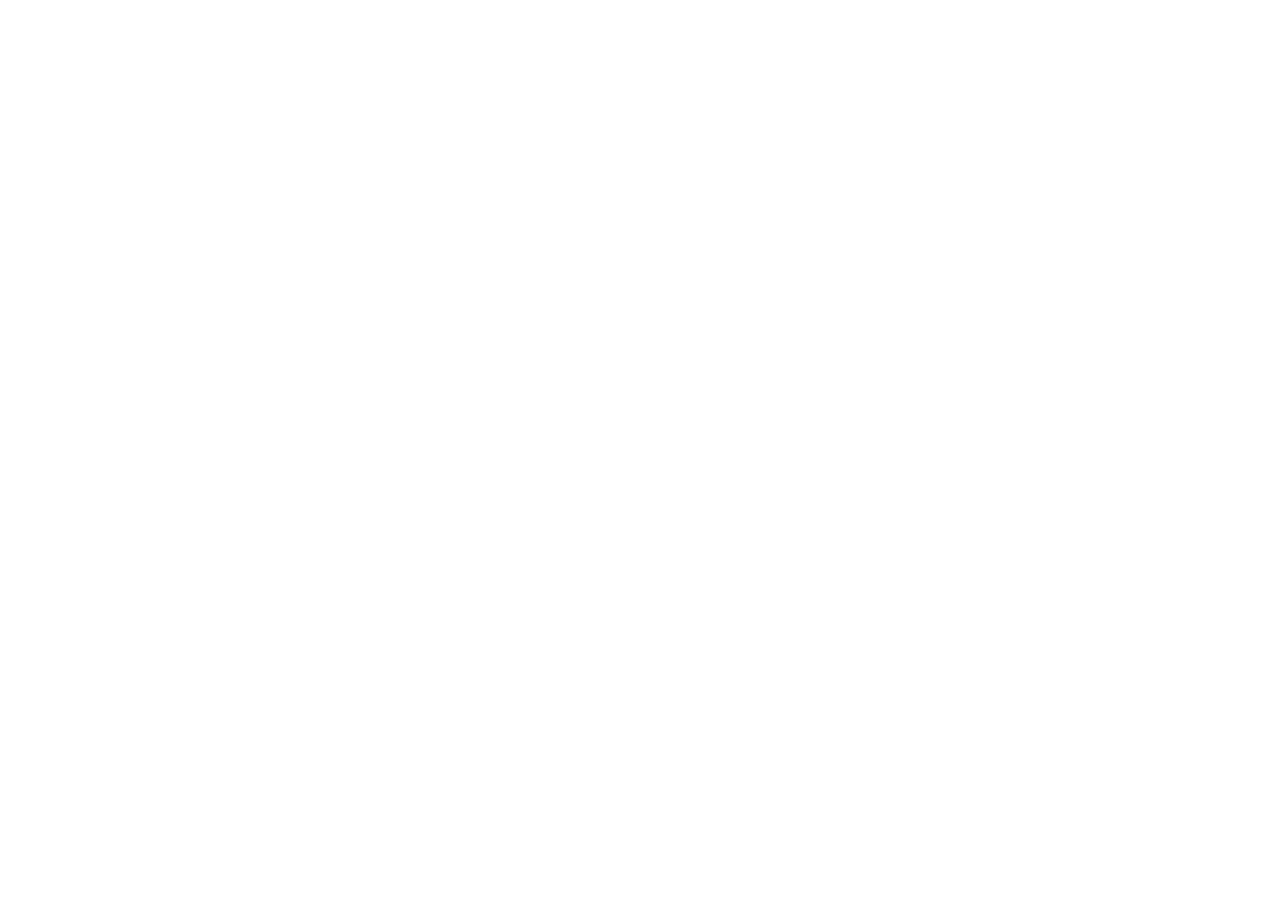
==== index.html @ bb102ffe "Initial copy from kb-design-lab2" ====
<!doctype html>
<html lang="en">

  <head>
    <meta charset="UTF-8" />
    <meta
      name="viewport"
      content="width=device-width, initial-scale=1.0, maximum-scale=1" />
    <title>KB Design - 3D Garden Visualizations</title>    
    <script>
      (function(){
        var BASE = '/kb-design-lab2';

        // normalize /index.html -> /
        if (location.pathname === BASE) {
          location.replace(BASE + '/about' + location.search + location.hash);
          return;
        }

        if (location.pathname === BASE + '/' || location.pathname === BASE + '/index.html') {
          location.replace(BASE + '/about' + location.search + location.hash);
          return;
        }

        // keep SPA navigation inside LAB2 path
        var originalPush = history.pushState.bind(history);
        var originalReplace = history.replaceState.bind(history);

        function mapUrl(url){
          if (typeof url !== 'string') return url;
          if (url === '/') return BASE + '/';
          if (url.startsWith('/#')) return BASE + url.slice(1);
          if (url.startsWith('/?')) return BASE + url;
          if (url.startsWith('/') && !url.startsWith(BASE + '/')) return BASE + url;
          return url;
        }

        history.pushState = function(state, title, url){
          return originalPush(state, title, mapUrl(url));
        };
        history.replaceState = function(state, title, url){
          return originalReplace(state, title, mapUrl(url));
        };

        document.addEventListener('click', function(e){
          var a = e.target && e.target.closest ? e.target.closest('a[href]') : null;
          if (!a) return;
          var href = a.getAttribute('href');
          if (!href) return;
          if (href.startsWith('/')) {
            a.setAttribute('href', mapUrl(href));
          }
        }, true);
      })();
    </script>
    <link rel="preconnect" href="https://fonts.googleapis.com" />
    <link rel="preconnect" href="https://fonts.gstatic.com" crossorigin />
    <link href="https://fonts.googleapis.com/css2?family=Playfair+Display:wght@400;500;600;700&family=Lato:wght@300;400;700&display=swap" rel="stylesheet" />
    <script type="module" crossorigin src="/kb-design-lab2/assets/index-BjskkBJk.js"></script>
    <link rel="stylesheet" crossorigin href="/kb-design-lab2/assets/index-DlA7iNbP.css">
    <!-- lab2-build:2026-04-06T09:38:26.455890Z -->
</head>

  <body>
    <script id="manus-runtime">window.__MANUS_HOST_DEV__ = false;
(function(){"use strict";var Mr={exports:{}},Kn={};/**
 * @license React
 * react-jsx-runtime.production.js
 *
 * Copyright (c) Meta Platforms, Inc. and affiliates.
 *
 * This source code is licensed under the MIT license found in the
 * LICENSE file in the root directory of this source tree.
 */var $c;function um(){if($c)return Kn;$c=1;var r=Symbol.for("react.transitional.element"),i=Symbol.for("react.fragment");function c(s,d,m){var x=null;if(m!==void 0&&(x=""+m),d.key!==void 0&&(x=""+d.key),"key"in d){m={};for(var R in d)R!=="key"&&(m[R]=d[R])}else m=d;return d=m.ref,{$$typeof:r,type:s,key:x,ref:d!==void 0?d:null,props:m}}return Kn.Fragment=i,Kn.jsx=c,Kn.jsxs=c,Kn}var Fc;function dm(){return Fc||(Fc=1,Mr.exports=um()),Mr.exports}var h=dm(),Ar={exports:{}},Pn={},Rr={exports:{}},Nr={};/**
 * @license React
 * scheduler.production.js
 *
 * Copyright (c) Meta Platforms, Inc. and affiliates.
 *
 * This source code is licensed under the MIT license found in the
 * LICENSE file in the root directory of this source tree.
 */var Ic;function fm(){return Ic||(Ic=1,function(r){function i(A,q){var B=A.length;A.push(q);t:for(;0<B;){var bt=B-1>>>1,p=A[bt];if(0<d(p,q))A[bt]=q,A[B]=p,B=bt;else break t}}function c(A){return A.length===0?null:A[0]}function s(A){if(A.length===0)return null;var q=A[0],B=A.pop();if(B!==q){A[0]=B;t:for(var bt=0,p=A.length,O=p>>>1;bt<O;){var X=2*(bt+1)-1,G=A[X],Z=X+1,st=A[Z];if(0>d(G,B))Z<p&&0>d(st,G)?(A[bt]=st,A[Z]=B,bt=Z):(A[bt]=G,A[X]=B,bt=X);else if(Z<p&&0>d(st,B))A[bt]=st,A[Z]=B,bt=Z;else break t}}return q}function d(A,q){var B=A.sortIndex-q.sortIndex;return B!==0?B:A.id-q.id}if(r.unstable_now=void 0,typeof performance=="object"&&typeof performance.now=="function"){var m=performance;r.unstable_now=function(){return m.now()}}else{var x=Date,R=x.now();r.unstable_now=function(){return x.now()-R}}var C=[],v=[],D=1,j=null,J=3,at=!1,$=!1,nt=!1,ct=!1,ht=typeof setTimeout=="function"?setTimeout:null,St=typeof clearTimeout=="function"?clearTimeout:null,_=typeof setImmediate<"u"?setImmediate:null;function Y(A){for(var q=c(v);q!==null;){if(q.callback===null)s(v);else if(q.startTime<=A)s(v),q.sortIndex=q.expirationTime,i(C,q);else break;q=c(v)}}function H(A){if(nt=!1,Y(A),!$)if(c(C)!==null)$=!0,it||(it=!0,Bt());else{var q=c(v);q!==null&&Mt(H,q.startTime-A)}}var it=!1,rt=-1,V=5,xt=-1;function Be(){return ct?!0:!(r.unstable_now()-xt<V)}function te(){if(ct=!1,it){var A=r.unstable_now();xt=A;var q=!0;try{t:{$=!1,nt&&(nt=!1,St(rt),rt=-1),at=!0;var B=J;try{e:{for(Y(A),j=c(C);j!==null&&!(j.expirationTime>A&&Be());){var bt=j.callback;if(typeof bt=="function"){j.callback=null,J=j.priorityLevel;var p=bt(j.expirationTime<=A);if(A=r.unstable_now(),typeof p=="function"){j.callback=p,Y(A),q=!0;break e}j===c(C)&&s(C),Y(A)}else s(C);j=c(C)}if(j!==null)q=!0;else{var O=c(v);O!==null&&Mt(H,O.startTime-A),q=!1}}break t}finally{j=null,J=B,at=!1}q=void 0}}finally{q?Bt():it=!1}}}var Bt;if(typeof _=="function")Bt=function(){_(te)};else if(typeof MessageChannel<"u"){var me=new MessageChannel,Se=me.port2;me.port1.onmessage=te,Bt=function(){Se.postMessage(null)}}else Bt=function(){ht(te,0)};function Mt(A,q){rt=ht(function(){A(r.unstable_now())},q)}r.unstable_IdlePriority=5,r.unstable_ImmediatePriority=1,r.unstable_LowPriority=4,r.unstable_NormalPriority=3,r.unstable_Profiling=null,r.unstable_UserBlockingPriority=2,r.unstable_cancelCallback=function(A){A.callback=null},r.unstable_forceFrameRate=function(A){0>A||125<A?console.error("forceFrameRate takes a positive int between 0 and 125, forcing frame rates higher than 125 fps is not supported"):V=0<A?Math.floor(1e3/A):5},r.unstable_getCurrentPriorityLevel=function(){return J},r.unstable_next=function(A){switch(J){case 1:case 2:case 3:var q=3;break;default:q=J}var B=J;J=q;try{return A()}finally{J=B}},r.unstable_requestPaint=function(){ct=!0},r.unstable_runWithPriority=function(A,q){switch(A){case 1:case 2:case 3:case 4:case 5:break;default:A=3}var B=J;J=A;try{return q()}finally{J=B}},r.unstable_scheduleCallback=function(A,q,B){var bt=r.unstable_now();switch(typeof B=="object"&&B!==null?(B=B.delay,B=typeof B=="number"&&0<B?bt+B:bt):B=bt,A){case 1:var p=-1;break;case 2:p=250;break;case 5:p=1073741823;break;case 4:p=1e4;break;default:p=5e3}return p=B+p,A={id:D++,callback:q,priorityLevel:A,startTime:B,expirationTime:p,sortIndex:-1},B>bt?(A.sortIndex=B,i(v,A),c(C)===null&&A===c(v)&&(nt?(St(rt),rt=-1):nt=!0,Mt(H,B-bt))):(A.sortIndex=p,i(C,A),$||at||($=!0,it||(it=!0,Bt()))),A},r.unstable_shouldYield=Be,r.unstable_wrapCallback=function(A){var q=J;return function(){var B=J;J=q;try{return A.apply(this,arguments)}finally{J=B}}}}(Nr)),Nr}var tu;function hm(){return tu||(tu=1,Rr.exports=fm()),Rr.exports}var zr={exports:{}},ut={};/**
 * @license React
 * react.production.js
 *
 * Copyright (c) Meta Platforms, Inc. and affiliates.
 *
 * This source code is licensed under the MIT license found in the
 * LICENSE file in the root directory of this source tree.
 */var eu;function mm(){if(eu)return ut;eu=1;var r=Symbol.for("react.transitional.element"),i=Symbol.for("react.portal"),c=Symbol.for("react.fragment"),s=Symbol.for("react.strict_mode"),d=Symbol.for("react.profiler"),m=Symbol.for("react.consumer"),x=Symbol.for("react.context"),R=Symbol.for("react.forward_ref"),C=Symbol.for("react.suspense"),v=Symbol.for("react.memo"),D=Symbol.for("react.lazy"),j=Symbol.iterator;function J(p){return p===null||typeof p!="object"?null:(p=j&&p[j]||p["@@iterator"],typeof p=="function"?p:null)}var at={isMounted:function(){return!1},enqueueForceUpdate:function(){},enqueueReplaceState:function(){},enqueueSetState:function(){}},$=Object.assign,nt={};function ct(p,O,X){this.props=p,this.context=O,this.refs=nt,this.updater=X||at}ct.prototype.isReactComponent={},ct.prototype.setState=function(p,O){if(typeof p!="object"&&typeof p!="function"&&p!=null)throw Error("takes an object of state variables to update or a function which returns an object of state variables.");this.updater.enqueueSetState(this,p,O,"setState")},ct.prototype.forceUpdate=function(p){this.updater.enqueueForceUpdate(this,p,"forceUpdate")};function ht(){}ht.prototype=ct.prototype;function St(p,O,X){this.props=p,this.context=O,this.refs=nt,this.updater=X||at}var _=St.prototype=new ht;_.constructor=St,$(_,ct.prototype),_.isPureReactComponent=!0;var Y=Array.isArray,H={H:null,A:null,T:null,S:null,V:null},it=Object.prototype.hasOwnProperty;function rt(p,O,X,G,Z,st){return X=st.ref,{$$typeof:r,type:p,key:O,ref:X!==void 0?X:null,props:st}}function V(p,O){return rt(p.type,O,void 0,void 0,void 0,p.props)}function xt(p){return typeof p=="object"&&p!==null&&p.$$typeof===r}function Be(p){var O={"=":"=0",":":"=2"};return"$"+p.replace(/[=:]/g,function(X){return O[X]})}var te=/\/+/g;function Bt(p,O){return typeof p=="object"&&p!==null&&p.key!=null?Be(""+p.key):O.toString(36)}function me(){}function Se(p){switch(p.status){case"fulfilled":return p.value;case"rejected":throw p.reason;default:switch(typeof p.status=="string"?p.then(me,me):(p.status="pending",p.then(function(O){p.status==="pending"&&(p.status="fulfilled",p.value=O)},function(O){p.status==="pending"&&(p.status="rejected",p.reason=O)})),p.status){case"fulfilled":return p.value;case"rejected":throw p.reason}}throw p}function Mt(p,O,X,G,Z){var st=typeof p;(st==="undefined"||st==="boolean")&&(p=null);var I=!1;if(p===null)I=!0;else switch(st){case"bigint":case"string":case"number":I=!0;break;case"object":switch(p.$$typeof){case r:case i:I=!0;break;case D:return I=p._init,Mt(I(p._payload),O,X,G,Z)}}if(I)return Z=Z(p),I=G===""?"."+Bt(p,0):G,Y(Z)?(X="",I!=null&&(X=I.replace(te,"$&/")+"/"),Mt(Z,O,X,"",function(Jt){return Jt})):Z!=null&&(xt(Z)&&(Z=V(Z,X+(Z.key==null||p&&p.key===Z.key?"":(""+Z.key).replace(te,"$&/")+"/")+I)),O.push(Z)),1;I=0;var gt=G===""?".":G+":";if(Y(p))for(var Tt=0;Tt<p.length;Tt++)G=p[Tt],st=gt+Bt(G,Tt),I+=Mt(G,O,X,st,Z);else if(Tt=J(p),typeof Tt=="function")for(p=Tt.call(p),Tt=0;!(G=p.next()).done;)G=G.value,st=gt+Bt(G,Tt++),I+=Mt(G,O,X,st,Z);else if(st==="object"){if(typeof p.then=="function")return Mt(Se(p),O,X,G,Z);throw O=String(p),Error("Objects are not valid as a React child (found: "+(O==="[object Object]"?"object with keys {"+Object.keys(p).join(", ")+"}":O)+"). If you meant to render a collection of children, use an array instead.")}return I}function A(p,O,X){if(p==null)return p;var G=[],Z=0;return Mt(p,G,"","",function(st){return O.call(X,st,Z++)}),G}function q(p){if(p._status===-1){var O=p._result;O=O(),O.then(function(X){(p._status===0||p._status===-1)&&(p._status=1,p._result=X)},function(X){(p._status===0||p._status===-1)&&(p._status=2,p._result=X)}),p._status===-1&&(p._status=0,p._result=O)}if(p._status===1)return p._result.default;throw p._result}var B=typeof reportError=="function"?reportError:function(p){if(typeof window=="object"&&typeof window.ErrorEvent=="function"){var O=new window.ErrorEvent("error",{bubbles:!0,cancelable:!0,message:typeof p=="object"&&p!==null&&typeof p.message=="string"?String(p.message):String(p),error:p});if(!window.dispatchEvent(O))return}else if(typeof process=="object"&&typeof process.emit=="function"){process.emit("uncaughtException",p);return}console.error(p)};function bt(){}return ut.Children={map:A,forEach:function(p,O,X){A(p,function(){O.apply(this,arguments)},X)},count:function(p){var O=0;return A(p,function(){O++}),O},toArray:function(p){return A(p,function(O){return O})||[]},only:function(p){if(!xt(p))throw Error("React.Children.only expected to receive a single React element child.");return p}},ut.Component=ct,ut.Fragment=c,ut.Profiler=d,ut.PureComponent=St,ut.StrictMode=s,ut.Suspense=C,ut.__CLIENT_INTERNALS_DO_NOT_USE_OR_WARN_USERS_THEY_CANNOT_UPGRADE=H,ut.__COMPILER_RUNTIME={__proto__:null,c:function(p){return H.H.useMemoCache(p)}},ut.cache=function(p){return function(){return p.apply(null,arguments)}},ut.cloneElement=function(p,O,X){if(p==null)throw Error("The argument must be a React element, but you passed "+p+".");var G=$({},p.props),Z=p.key,st=void 0;if(O!=null)for(I in O.ref!==void 0&&(st=void 0),O.key!==void 0&&(Z=""+O.key),O)!it.call(O,I)||I==="key"||I==="__self"||I==="__source"||I==="ref"&&O.ref===void 0||(G[I]=O[I]);var I=arguments.length-2;if(I===1)G.children=X;else if(1<I){for(var gt=Array(I),Tt=0;Tt<I;Tt++)gt[Tt]=arguments[Tt+2];G.children=gt}return rt(p.type,Z,void 0,void 0,st,G)},ut.createContext=function(p){return p={$$typeof:x,_currentValue:p,_currentValue2:p,_threadCount:0,Provider:null,Consumer:null},p.Provider=p,p.Consumer={$$typeof:m,_context:p},p},ut.createElement=function(p,O,X){var G,Z={},st=null;if(O!=null)for(G in O.key!==void 0&&(st=""+O.key),O)it.call(O,G)&&G!=="key"&&G!=="__self"&&G!=="__source"&&(Z[G]=O[G]);var I=arguments.length-2;if(I===1)Z.children=X;else if(1<I){for(var gt=Array(I),Tt=0;Tt<I;Tt++)gt[Tt]=arguments[Tt+2];Z.children=gt}if(p&&p.defaultProps)for(G in I=p.defaultProps,I)Z[G]===void 0&&(Z[G]=I[G]);return rt(p,st,void 0,void 0,null,Z)},ut.createRef=function(){return{current:null}},ut.forwardRef=function(p){return{$$typeof:R,render:p}},ut.isValidElement=xt,ut.lazy=function(p){return{$$typeof:D,_payload:{_status:-1,_result:p},_init:q}},ut.memo=function(p,O){return{$$typeof:v,type:p,compare:O===void 0?null:O}},ut.startTransition=function(p){var O=H.T,X={};H.T=X;try{var G=p(),Z=H.S;Z!==null&&Z(X,G),typeof G=="object"&&G!==null&&typeof G.then=="function"&&G.then(bt,B)}catch(st){B(st)}finally{H.T=O}},ut.unstable_useCacheRefresh=function(){return H.H.useCacheRefresh()},ut.use=function(p){return H.H.use(p)},ut.useActionState=function(p,O,X){return H.H.useActionState(p,O,X)},ut.useCallback=function(p,O){return H.H.useCallback(p,O)},ut.useContext=function(p){return H.H.useContext(p)},ut.useDebugValue=function(){},ut.useDeferredValue=function(p,O){return H.H.useDeferredValue(p,O)},ut.useEffect=function(p,O,X){var G=H.H;if(typeof X=="function")throw Error("useEffect CRUD overload is not enabled in this build of React.");return G.useEffect(p,O)},ut.useId=function(){return H.H.useId()},ut.useImperativeHandle=function(p,O,X){return H.H.useImperativeHandle(p,O,X)},ut.useInsertionEffect=function(p,O){return H.H.useInsertionEffect(p,O)},ut.useLayoutEffect=function(p,O){return H.H.useLayoutEffect(p,O)},ut.useMemo=function(p,O){return H.H.useMemo(p,O)},ut.useOptimistic=function(p,O){return H.H.useOptimistic(p,O)},ut.useReducer=function(p,O,X){return H.H.useReducer(p,O,X)},ut.useRef=function(p){return H.H.useRef(p)},ut.useState=function(p){return H.H.useState(p)},ut.useSyncExternalStore=function(p,O,X){return H.H.useSyncExternalStore(p,O,X)},ut.useTransition=function(){return H.H.useTransition()},ut.version="19.1.1",ut}var lu;function _r(){return lu||(lu=1,zr.exports=mm()),zr.exports}var kr={exports:{}},he={};/**
 * @license React
 * react-dom.production.js
 *
 * Copyright (c) Meta Platforms, Inc. and affiliates.
 *
 * This source code is licensed under the MIT license found in the
 * LICENSE file in the root directory of this source tree.
 */var au;function gm(){if(au)return he;au=1;var r=_r();function i(C){var v="https://react.dev/errors/"+C;if(1<arguments.length){v+="?args[]="+encodeURIComponent(arguments[1]);for(var D=2;D<arguments.length;D++)v+="&args[]="+encodeURIComponent(arguments[D])}return"Minified React error #"+C+"; visit "+v+" for the full message or use the non-minified dev environment for full errors and additional helpful warnings."}function c(){}var s={d:{f:c,r:function(){throw Error(i(522))},D:c,C:c,L:c,m:c,X:c,S:c,M:c},p:0,findDOMNode:null},d=Symbol.for("react.portal");function m(C,v,D){var j=3<arguments.length&&arguments[3]!==void 0?arguments[3]:null;return{$$typeof:d,key:j==null?null:""+j,children:C,containerInfo:v,implementation:D}}var x=r.__CLIENT_INTERNALS_DO_NOT_USE_OR_WARN_USERS_THEY_CANNOT_UPGRADE;function R(C,v){if(C==="font")return"";if(typeof v=="string")return v==="use-credentials"?v:""}return he.__DOM_INTERNALS_DO_NOT_USE_OR_WARN_USERS_THEY_CANNOT_UPGRADE=s,he.createPortal=function(C,v){var D=2<arguments.length&&arguments[2]!==void 0?arguments[2]:null;if(!v||v.nodeType!==1&&v.nodeType!==9&&v.nodeType!==11)throw Error(i(299));return m(C,v,null,D)},he.flushSync=function(C){var v=x.T,D=s.p;try{if(x.T=null,s.p=2,C)return C()}finally{x.T=v,s.p=D,s.d.f()}},he.preconnect=function(C,v){typeof C=="string"&&(v?(v=v.crossOrigin,v=typeof v=="string"?v==="use-credentials"?v:"":void 0):v=null,s.d.C(C,v))},he.prefetchDNS=function(C){typeof C=="string"&&s.d.D(C)},he.preinit=function(C,v){if(typeof C=="string"&&v&&typeof v.as=="string"){var D=v.as,j=R(D,v.crossOrigin),J=typeof v.integrity=="string"?v.integrity:void 0,at=typeof v.fetchPriority=="string"?v.fetchPriority:void 0;D==="style"?s.d.S(C,typeof v.precedence=="string"?v.precedence:void 0,{crossOrigin:j,integrity:J,fetchPriority:at}):D==="script"&&s.d.X(C,{crossOrigin:j,integrity:J,fetchPriority:at,nonce:typeof v.nonce=="string"?v.nonce:void 0})}},he.preinitModule=function(C,v){if(typeof C=="string")if(typeof v=="object"&&v!==null){if(v.as==null||v.as==="script"){var D=R(v.as,v.crossOrigin);s.d.M(C,{crossOrigin:D,integrity:typeof v.integrity=="string"?v.integrity:void 0,nonce:typeof v.nonce=="string"?v.nonce:void 0})}}else v==null&&s.d.M(C)},he.preload=function(C,v){if(typeof C=="string"&&typeof v=="object"&&v!==null&&typeof v.as=="string"){var D=v.as,j=R(D,v.crossOrigin);s.d.L(C,D,{crossOrigin:j,integrity:typeof v.integrity=="string"?v.integrity:void 0,nonce:typeof v.nonce=="string"?v.nonce:void 0,type:typeof v.type=="string"?v.type:void 0,fetchPriority:typeof v.fetchPriority=="string"?v.fetchPriority:void 0,referrerPolicy:typeof v.referrerPolicy=="string"?v.referrerPolicy:void 0,imageSrcSet:typeof v.imageSrcSet=="string"?v.imageSrcSet:void 0,imageSizes:typeof v.imageSizes=="string"?v.imageSizes:void 0,media:typeof v.media=="string"?v.media:void 0})}},he.preloadModule=function(C,v){if(typeof C=="string")if(v){var D=R(v.as,v.crossOrigin);s.d.m(C,{as:typeof v.as=="string"&&v.as!=="script"?v.as:void 0,crossOrigin:D,integrity:typeof v.integrity=="string"?v.integrity:void 0})}else s.d.m(C)},he.requestFormReset=function(C){s.d.r(C)},he.unstable_batchedUpdates=function(C,v){return C(v)},he.useFormState=function(C,v,D){return x.H.useFormState(C,v,D)},he.useFormStatus=function(){return x.H.useHostTransitionStatus()},he.version="19.1.1",he}var nu;function pm(){if(nu)return kr.exports;nu=1;function r(){if(!(typeof __REACT_DEVTOOLS_GLOBAL_HOOK__>"u"||typeof __REACT_DEVTOOLS_GLOBAL_HOOK__.checkDCE!="function"))try{__REACT_DEVTOOLS_GLOBAL_HOOK__.checkDCE(r)}catch(i){console.error(i)}}return r(),kr.exports=gm(),kr.exports}/**
 * @license React
 * react-dom-client.production.js
 *
 * Copyright (c) Meta Platforms, Inc. and affiliates.
 *
 * This source code is licensed under the MIT license found in the
 * LICENSE file in the root directory of this source tree.
 */var ou;function ym(){if(ou)return Pn;ou=1;var r=hm(),i=_r(),c=pm();function s(t){var e="https://react.dev/errors/"+t;if(1<arguments.length){e+="?args[]="+encodeURIComponent(arguments[1]);for(var l=2;l<arguments.length;l++)e+="&args[]="+encodeURIComponent(arguments[l])}return"Minified React error #"+t+"; visit "+e+" for the full message or use the non-minified dev environment for full errors and additional helpful warnings."}function d(t){return!(!t||t.nodeType!==1&&t.nodeType!==9&&t.nodeType!==11)}function m(t){var e=t,l=t;if(t.alternate)for(;e.return;)e=e.return;else{t=e;do e=t,(e.flags&4098)!==0&&(l=e.return),t=e.return;while(t)}return e.tag===3?l:null}function x(t){if(t.tag===13){var e=t.memoizedState;if(e===null&&(t=t.alternate,t!==null&&(e=t.memoizedState)),e!==null)return e.dehydrated}return null}function R(t){if(m(t)!==t)throw Error(s(188))}function C(t){var e=t.alternate;if(!e){if(e=m(t),e===null)throw Error(s(188));return e!==t?null:t}for(var l=t,a=e;;){var n=l.return;if(n===null)break;var o=n.alternate;if(o===null){if(a=n.return,a!==null){l=a;continue}break}if(n.child===o.child){for(o=n.child;o;){if(o===l)return R(n),t;if(o===a)return R(n),e;o=o.sibling}throw Error(s(188))}if(l.return!==a.return)l=n,a=o;else{for(var u=!1,f=n.child;f;){if(f===l){u=!0,l=n,a=o;break}if(f===a){u=!0,a=n,l=o;break}f=f.sibling}if(!u){for(f=o.child;f;){if(f===l){u=!0,l=o,a=n;break}if(f===a){u=!0,a=o,l=n;break}f=f.sibling}if(!u)throw Error(s(189))}}if(l.alternate!==a)throw Error(s(190))}if(l.tag!==3)throw Error(s(188));return l.stateNode.current===l?t:e}function v(t){var e=t.tag;if(e===5||e===26||e===27||e===6)return t;for(t=t.child;t!==null;){if(e=v(t),e!==null)return e;t=t.sibling}return null}var D=Object.assign,j=Symbol.for("react.element"),J=Symbol.for("react.transitional.element"),at=Symbol.for("react.portal"),$=Symbol.for("react.fragment"),nt=Symbol.for("react.strict_mode"),ct=Symbol.for("react.profiler"),ht=Symbol.for("react.provider"),St=Symbol.for("react.consumer"),_=Symbol.for("react.context"),Y=Symbol.for("react.forward_ref"),H=Symbol.for("react.suspense"),it=Symbol.for("react.suspense_list"),rt=Symbol.for("react.memo"),V=Symbol.for("react.lazy"),xt=Symbol.for("react.activity"),Be=Symbol.for("react.memo_cache_sentinel"),te=Symbol.iterator;function Bt(t){return t===null||typeof t!="object"?null:(t=te&&t[te]||t["@@iterator"],typeof t=="function"?t:null)}var me=Symbol.for("react.client.reference");function Se(t){if(t==null)return null;if(typeof t=="function")return t.$$typeof===me?null:t.displayName||t.name||null;if(typeof t=="string")return t;switch(t){case $:return"Fragment";case ct:return"Profiler";case nt:return"StrictMode";case H:return"Suspense";case it:return"SuspenseList";case xt:return"Activity"}if(typeof t=="object")switch(t.$$typeof){case at:return"Portal";case _:return(t.displayName||"Context")+".Provider";case St:return(t._context.displayName||"Context")+".Consumer";case Y:var e=t.render;return t=t.displayName,t||(t=e.displayName||e.name||"",t=t!==""?"ForwardRef("+t+")":"ForwardRef"),t;case rt:return e=t.displayName||null,e!==null?e:Se(t.type)||"Memo";case V:e=t._payload,t=t._init;try{return Se(t(e))}catch{}}return null}var Mt=Array.isArray,A=i.__CLIENT_INTERNALS_DO_NOT_USE_OR_WARN_USERS_THEY_CANNOT_UPGRADE,q=c.__DOM_INTERNALS_DO_NOT_USE_OR_WARN_USERS_THEY_CANNOT_UPGRADE,B={pending:!1,data:null,method:null,action:null},bt=[],p=-1;function O(t){return{current:t}}function X(t){0>p||(t.current=bt[p],bt[p]=null,p--)}function G(t,e){p++,bt[p]=t.current,t.current=e}var Z=O(null),st=O(null),I=O(null),gt=O(null);function Tt(t,e){switch(G(I,e),G(st,t),G(Z,null),e.nodeType){case 9:case 11:t=(t=e.documentElement)&&(t=t.namespaceURI)?Hh(t):0;break;default:if(t=e.tagName,e=e.namespaceURI)e=Hh(e),t=Uh(e,t);else switch(t){case"svg":t=1;break;case"math":t=2;break;default:t=0}}X(Z),G(Z,t)}function Jt(){X(Z),X(st),X(I)}function Ke(t){t.memoizedState!==null&&G(gt,t);var e=Z.current,l=Uh(e,t.type);e!==l&&(G(st,t),G(Z,l))}function Ce(t){st.current===t&&(X(Z),X(st)),gt.current===t&&(X(gt),Wo._currentValue=B)}var Pe=Object.prototype.hasOwnProperty,yl=r.unstable_scheduleCallback,sn=r.unstable_cancelCallback,Ca=r.unstable_shouldYield,ri=r.unstable_requestPaint,ge=r.unstable_now,si=r.unstable_getCurrentPriorityLevel,Ul=r.unstable_ImmediatePriority,Fn=r.unstable_UserBlockingPriority,nl=r.unstable_NormalPriority,ci=r.unstable_LowPriority,Gl=r.unstable_IdlePriority,ui=r.log,Ea=r.unstable_setDisableYieldValue,ql=null,Wt=null;function Je(t){if(typeof ui=="function"&&Ea(t),Wt&&typeof Wt.setStrictMode=="function")try{Wt.setStrictMode(ql,t)}catch{}}var $t=Math.clz32?Math.clz32:fi,di=Math.log,Ta=Math.LN2;function fi(t){return t>>>=0,t===0?32:31-(di(t)/Ta|0)|0}var L=256,cn=4194304;function vl(t){var e=t&42;if(e!==0)return e;switch(t&-t){case 1:return 1;case 2:return 2;case 4:return 4;case 8:return 8;case 16:return 16;case 32:return 32;case 64:return 64;case 128:return 128;case 256:case 512:case 1024:case 2048:case 4096:case 8192:case 16384:case 32768:case 65536:case 131072:case 262144:case 524288:case 1048576:case 2097152:return t&4194048;case 4194304:case 8388608:case 16777216:case 33554432:return t&62914560;case 67108864:return 67108864;case 134217728:return 134217728;case 268435456:return 268435456;case 536870912:return 536870912;case 1073741824:return 0;default:return t}}function un(t,e,l){var a=t.pendingLanes;if(a===0)return 0;var n=0,o=t.suspendedLanes,u=t.pingedLanes;t=t.warmLanes;var f=a&134217727;return f!==0?(a=f&~o,a!==0?n=vl(a):(u&=f,u!==0?n=vl(u):l||(l=f&~t,l!==0&&(n=vl(l))))):(f=a&~o,f!==0?n=vl(f):u!==0?n=vl(u):l||(l=a&~t,l!==0&&(n=vl(l)))),n===0?0:e!==0&&e!==n&&(e&o)===0&&(o=n&-n,l=e&-e,o>=l||o===32&&(l&4194048)!==0)?e:n}function Dt(t,e){return(t.pendingLanes&~(t.suspendedLanes&~t.pingedLanes)&e)===0}function In(t,e){switch(t){case 1:case 2:case 4:case 8:case 64:return e+250;case 16:case 32:case 128:case 256:case 512:case 1024:case 2048:case 4096:case 8192:case 16384:case 32768:case 65536:case 131072:case 262144:case 524288:case 1048576:case 2097152:return e+5e3;case 4194304:case 8388608:case 16777216:case 33554432:return-1;case 67108864:case 134217728:case 268435456:case 536870912:case 1073741824:return-1;default:return-1}}function to(){var t=L;return L<<=1,(L&4194048)===0&&(L=256),t}function hi(){var t=cn;return cn<<=1,(cn&62914560)===0&&(cn=4194304),t}function eo(t){for(var e=[],l=0;31>l;l++)e.push(t);return e}function Da(t,e){t.pendingLanes|=e,e!==268435456&&(t.suspendedLanes=0,t.pingedLanes=0,t.warmLanes=0)}function Ir(t,e,l,a,n,o){var u=t.pendingLanes;t.pendingLanes=l,t.suspendedLanes=0,t.pingedLanes=0,t.warmLanes=0,t.expiredLanes&=l,t.entangledLanes&=l,t.errorRecoveryDisabledLanes&=l,t.shellSuspendCounter=0;var f=t.entanglements,g=t.expirationTimes,S=t.hiddenUpdates;for(l=u&~l;0<l;){var N=31-$t(l),k=1<<N;f[N]=0,g[N]=-1;var E=S[N];if(E!==null)for(S[N]=null,N=0;N<E.length;N++){var T=E[N];T!==null&&(T.lane&=-536870913)}l&=~k}a!==0&&mi(t,a,0),o!==0&&n===0&&t.tag!==0&&(t.suspendedLanes|=o&~(u&~e))}function mi(t,e,l){t.pendingLanes|=e,t.suspendedLanes&=~e;var a=31-$t(e);t.entangledLanes|=e,t.entanglements[a]=t.entanglements[a]|1073741824|l&4194090}function gi(t,e){var l=t.entangledLanes|=e;for(t=t.entanglements;l;){var a=31-$t(l),n=1<<a;n&e|t[a]&e&&(t[a]|=e),l&=~n}}function lo(t){switch(t){case 2:t=1;break;case 8:t=4;break;case 32:t=16;break;case 256:case 512:case 1024:case 2048:case 4096:case 8192:case 16384:case 32768:case 65536:case 131072:case 262144:case 524288:case 1048576:case 2097152:case 4194304:case 8388608:case 16777216:case 33554432:t=128;break;case 268435456:t=134217728;break;default:t=0}return t}function ao(t){return t&=-t,2<t?8<t?(t&134217727)!==0?32:268435456:8:2}function pi(){var t=q.p;return t!==0?t:(t=window.event,t===void 0?32:nm(t.type))}function ts(t,e){var l=q.p;try{return q.p=t,e()}finally{q.p=l}}var ol=Math.random().toString(36).slice(2),ee="__reactFiber$"+ol,pe="__reactProps$"+ol,Yl="__reactContainer$"+ol,no="__reactEvents$"+ol,es="__reactListeners$"+ol,ls="__reactHandles$"+ol,yi="__reactResources$"+ol,Ma="__reactMarker$"+ol;function oo(t){delete t[ee],delete t[pe],delete t[no],delete t[es],delete t[ls]}function Vl(t){var e=t[ee];if(e)return e;for(var l=t.parentNode;l;){if(e=l[Yl]||l[ee]){if(l=e.alternate,e.child!==null||l!==null&&l.child!==null)for(t=Vh(t);t!==null;){if(l=t[ee])return l;t=Vh(t)}return e}t=l,l=t.parentNode}return null}function Xl(t){if(t=t[ee]||t[Yl]){var e=t.tag;if(e===5||e===6||e===13||e===26||e===27||e===3)return t}return null}function Aa(t){var e=t.tag;if(e===5||e===26||e===27||e===6)return t.stateNode;throw Error(s(33))}function Zl(t){var e=t[yi];return e||(e=t[yi]={hoistableStyles:new Map,hoistableScripts:new Map}),e}function Vt(t){t[Ma]=!0}var vi=new Set,bi={};function bl(t,e){We(t,e),We(t+"Capture",e)}function We(t,e){for(bi[t]=e,t=0;t<e.length;t++)vi.add(e[t])}var as=RegExp("^[:A-Z_a-z\\u00C0-\\u00D6\\u00D8-\\u00F6\\u00F8-\\u02FF\\u0370-\\u037D\\u037F-\\u1FFF\\u200C-\\u200D\\u2070-\\u218F\\u2C00-\\u2FEF\\u3001-\\uD7FF\\uF900-\\uFDCF\\uFDF0-\\uFFFD][:A-Z_a-z\\u00C0-\\u00D6\\u00D8-\\u00F6\\u00F8-\\u02FF\\u0370-\\u037D\\u037F-\\u1FFF\\u200C-\\u200D\\u2070-\\u218F\\u2C00-\\u2FEF\\u3001-\\uD7FF\\uF900-\\uFDCF\\uFDF0-\\uFFFD\\-.0-9\\u00B7\\u0300-\\u036F\\u203F-\\u2040]*$"),xi={},wi={};function Ra(t){return Pe.call(wi,t)?!0:Pe.call(xi,t)?!1:as.test(t)?wi[t]=!0:(xi[t]=!0,!1)}function M(t,e,l){if(Ra(e))if(l===null)t.removeAttribute(e);else{switch(typeof l){case"undefined":case"function":case"symbol":t.removeAttribute(e);return;case"boolean":var a=e.toLowerCase().slice(0,5);if(a!=="data-"&&a!=="aria-"){t.removeAttribute(e);return}}t.setAttribute(e,""+l)}}function tt(t,e,l){if(l===null)t.removeAttribute(e);else{switch(typeof l){case"undefined":case"function":case"symbol":case"boolean":t.removeAttribute(e);return}t.setAttribute(e,""+l)}}function Ot(t,e,l,a){if(a===null)t.removeAttribute(l);else{switch(typeof a){case"undefined":case"function":case"symbol":case"boolean":t.removeAttribute(l);return}t.setAttributeNS(e,l,""+a)}}var le,Ee;function ae(t){if(le===void 0)try{throw Error()}catch(l){var e=l.stack.trim().match(/\n( *(at )?)/);le=e&&e[1]||"",Ee=-1<l.stack.indexOf(`
    at`)?" (<anonymous>)":-1<l.stack.indexOf("@")?"@unknown:0:0":""}return`
`+le+t+Ee}var Le=!1;function He(t,e){if(!t||Le)return"";Le=!0;var l=Error.prepareStackTrace;Error.prepareStackTrace=void 0;try{var a={DetermineComponentFrameRoot:function(){try{if(e){var k=function(){throw Error()};if(Object.defineProperty(k.prototype,"props",{set:function(){throw Error()}}),typeof Reflect=="object"&&Reflect.construct){try{Reflect.construct(k,[])}catch(T){var E=T}Reflect.construct(t,[],k)}else{try{k.call()}catch(T){E=T}t.call(k.prototype)}}else{try{throw Error()}catch(T){E=T}(k=t())&&typeof k.catch=="function"&&k.catch(function(){})}}catch(T){if(T&&E&&typeof T.stack=="string")return[T.stack,E.stack]}return[null,null]}};a.DetermineComponentFrameRoot.displayName="DetermineComponentFrameRoot";var n=Object.getOwnPropertyDescriptor(a.DetermineComponentFrameRoot,"name");n&&n.configurable&&Object.defineProperty(a.DetermineComponentFrameRoot,"name",{value:"DetermineComponentFrameRoot"});var o=a.DetermineComponentFrameRoot(),u=o[0],f=o[1];if(u&&f){var g=u.split(`
`),S=f.split(`
`);for(n=a=0;a<g.length&&!g[a].includes("DetermineComponentFrameRoot");)a++;for(;n<S.length&&!S[n].includes("DetermineComponentFrameRoot");)n++;if(a===g.length||n===S.length)for(a=g.length-1,n=S.length-1;1<=a&&0<=n&&g[a]!==S[n];)n--;for(;1<=a&&0<=n;a--,n--)if(g[a]!==S[n]){if(a!==1||n!==1)do if(a--,n--,0>n||g[a]!==S[n]){var N=`
`+g[a].replace(" at new "," at ");return t.displayName&&N.includes("<anonymous>")&&(N=N.replace("<anonymous>",t.displayName)),N}while(1<=a&&0<=n);break}}}finally{Le=!1,Error.prepareStackTrace=l}return(l=t?t.displayName||t.name:"")?ae(l):""}function Ql(t){switch(t.tag){case 26:case 27:case 5:return ae(t.type);case 16:return ae("Lazy");case 13:return ae("Suspense");case 19:return ae("SuspenseList");case 0:case 15:return He(t.type,!1);case 11:return He(t.type.render,!1);case 1:return He(t.type,!0);case 31:return ae("Activity");default:return""}}function xl(t){try{var e="";do e+=Ql(t),t=t.return;while(t);return e}catch(l){return`
Error generating stack: `+l.message+`
`+l.stack}}function Xt(t){switch(typeof t){case"bigint":case"boolean":case"number":case"string":case"undefined":return t;case"object":return t;default:return""}}function il(t){var e=t.type;return(t=t.nodeName)&&t.toLowerCase()==="input"&&(e==="checkbox"||e==="radio")}function ve(t){var e=il(t)?"checked":"value",l=Object.getOwnPropertyDescriptor(t.constructor.prototype,e),a=""+t[e];if(!t.hasOwnProperty(e)&&typeof l<"u"&&typeof l.get=="function"&&typeof l.set=="function"){var n=l.get,o=l.set;return Object.defineProperty(t,e,{configurable:!0,get:function(){return n.call(this)},set:function(u){a=""+u,o.call(this,u)}}),Object.defineProperty(t,e,{enumerable:l.enumerable}),{getValue:function(){return a},setValue:function(u){a=""+u},stopTracking:function(){t._valueTracker=null,delete t[e]}}}}function re(t){t._valueTracker||(t._valueTracker=ve(t))}function rl(t){if(!t)return!1;var e=t._valueTracker;if(!e)return!0;var l=e.getValue(),a="";return t&&(a=il(t)?t.checked?"true":"false":t.value),t=a,t!==l?(e.setValue(t),!0):!1}function wl(t){if(t=t||(typeof document<"u"?document:void 0),typeof t>"u")return null;try{return t.activeElement||t.body}catch{return t.body}}var dn=/[\n"\\]/g;function se(t){return t.replace(dn,function(e){return"\\"+e.charCodeAt(0).toString(16)+" "})}function Kl(t,e,l,a,n,o,u,f){t.name="",u!=null&&typeof u!="function"&&typeof u!="symbol"&&typeof u!="boolean"?t.type=u:t.removeAttribute("type"),e!=null?u==="number"?(e===0&&t.value===""||t.value!=e)&&(t.value=""+Xt(e)):t.value!==""+Xt(e)&&(t.value=""+Xt(e)):u!=="submit"&&u!=="reset"||t.removeAttribute("value"),e!=null?Pl(t,u,Xt(e)):l!=null?Pl(t,u,Xt(l)):a!=null&&t.removeAttribute("value"),n==null&&o!=null&&(t.defaultChecked=!!o),n!=null&&(t.checked=n&&typeof n!="function"&&typeof n!="symbol"),f!=null&&typeof f!="function"&&typeof f!="symbol"&&typeof f!="boolean"?t.name=""+Xt(f):t.removeAttribute("name")}function Na(t,e,l,a,n,o,u,f){if(o!=null&&typeof o!="function"&&typeof o!="symbol"&&typeof o!="boolean"&&(t.type=o),e!=null||l!=null){if(!(o!=="submit"&&o!=="reset"||e!=null))return;l=l!=null?""+Xt(l):"",e=e!=null?""+Xt(e):l,f||e===t.value||(t.value=e),t.defaultValue=e}a=a??n,a=typeof a!="function"&&typeof a!="symbol"&&!!a,t.checked=f?t.checked:!!a,t.defaultChecked=!!a,u!=null&&typeof u!="function"&&typeof u!="symbol"&&typeof u!="boolean"&&(t.name=u)}function Pl(t,e,l){e==="number"&&wl(t.ownerDocument)===t||t.defaultValue===""+l||(t.defaultValue=""+l)}function $e(t,e,l,a){if(t=t.options,e){e={};for(var n=0;n<l.length;n++)e["$"+l[n]]=!0;for(l=0;l<t.length;l++)n=e.hasOwnProperty("$"+t[l].value),t[l].selected!==n&&(t[l].selected=n),n&&a&&(t[l].defaultSelected=!0)}else{for(l=""+Xt(l),e=null,n=0;n<t.length;n++){if(t[n].value===l){t[n].selected=!0,a&&(t[n].defaultSelected=!0);return}e!==null||t[n].disabled||(e=t[n])}e!==null&&(e.selected=!0)}}function za(t,e,l){if(e!=null&&(e=""+Xt(e),e!==t.value&&(t.value=e),l==null)){t.defaultValue!==e&&(t.defaultValue=e);return}t.defaultValue=l!=null?""+Xt(l):""}function _a(t,e,l,a){if(e==null){if(a!=null){if(l!=null)throw Error(s(92));if(Mt(a)){if(1<a.length)throw Error(s(93));a=a[0]}l=a}l==null&&(l=""),e=l}l=Xt(e),t.defaultValue=l,a=t.textContent,a===l&&a!==""&&a!==null&&(t.value=a)}function Fe(t,e){if(e){var l=t.firstChild;if(l&&l===t.lastChild&&l.nodeType===3){l.nodeValue=e;return}}t.textContent=e}var fn=new Set("animationIterationCount aspectRatio borderImageOutset borderImageSlice borderImageWidth boxFlex boxFlexGroup boxOrdinalGroup columnCount columns flex flexGrow flexPositive flexShrink flexNegative flexOrder gridArea gridRow gridRowEnd gridRowSpan gridRowStart gridColumn gridColumnEnd gridColumnSpan gridColumnStart fontWeight lineClamp lineHeight opacity order orphans scale tabSize widows zIndex zoom fillOpacity floodOpacity stopOpacity strokeDasharray strokeDashoffset strokeMiterlimit strokeOpacity strokeWidth MozAnimationIterationCount MozBoxFlex MozBoxFlexGroup MozLineClamp msAnimationIterationCount msFlex msZoom msFlexGrow msFlexNegative msFlexOrder msFlexPositive msFlexShrink msGridColumn msGridColumnSpan msGridRow msGridRowSpan WebkitAnimationIterationCount WebkitBoxFlex WebKitBoxFlexGroup WebkitBoxOrdinalGroup WebkitColumnCount WebkitColumns WebkitFlex WebkitFlexGrow WebkitFlexPositive WebkitFlexShrink WebkitLineClamp".split(" "));function ka(t,e,l){var a=e.indexOf("--")===0;l==null||typeof l=="boolean"||l===""?a?t.setProperty(e,""):e==="float"?t.cssFloat="":t[e]="":a?t.setProperty(e,l):typeof l!="number"||l===0||fn.has(e)?e==="float"?t.cssFloat=l:t[e]=(""+l).trim():t[e]=l+"px"}function Oa(t,e,l){if(e!=null&&typeof e!="object")throw Error(s(62));if(t=t.style,l!=null){for(var a in l)!l.hasOwnProperty(a)||e!=null&&e.hasOwnProperty(a)||(a.indexOf("--")===0?t.setProperty(a,""):a==="float"?t.cssFloat="":t[a]="");for(var n in e)a=e[n],e.hasOwnProperty(n)&&l[n]!==a&&ka(t,n,a)}else for(var o in e)e.hasOwnProperty(o)&&ka(t,o,e[o])}function ja(t){if(t.indexOf("-")===-1)return!1;switch(t){case"annotation-xml":case"color-profile":case"font-face":case"font-face-src":case"font-face-uri":case"font-face-format":case"font-face-name":case"missing-glyph":return!1;default:return!0}}var Si=new Map([["acceptCharset","accept-charset"],["htmlFor","for"],["httpEquiv","http-equiv"],["crossOrigin","crossorigin"],["accentHeight","accent-height"],["alignmentBaseline","alignment-baseline"],["arabicForm","arabic-form"],["baselineShift","baseline-shift"],["capHeight","cap-height"],["clipPath","clip-path"],["clipRule","clip-rule"],["colorInterpolation","color-interpolation"],["colorInterpolationFilters","color-interpolation-filters"],["colorProfile","color-profile"],["colorRendering","color-rendering"],["dominantBaseline","dominant-baseline"],["enableBackground","enable-background"],["fillOpacity","fill-opacity"],["fillRule","fill-rule"],["floodColor","flood-color"],["floodOpacity","flood-opacity"],["fontFamily","font-family"],["fontSize","font-size"],["fontSizeAdjust","font-size-adjust"],["fontStretch","font-stretch"],["fontStyle","font-style"],["fontVariant","font-variant"],["fontWeight","font-weight"],["glyphName","glyph-name"],["glyphOrientationHorizontal","glyph-orientation-horizontal"],["glyphOrientationVertical","glyph-orientation-vertical"],["horizAdvX","horiz-adv-x"],["horizOriginX","horiz-origin-x"],["imageRendering","image-rendering"],["letterSpacing","letter-spacing"],["lightingColor","lighting-color"],["markerEnd","marker-end"],["markerMid","marker-mid"],["markerStart","marker-start"],["overlinePosition","overline-position"],["overlineThickness","overline-thickness"],["paintOrder","paint-order"],["panose-1","panose-1"],["pointerEvents","pointer-events"],["renderingIntent","rendering-intent"],["shapeRendering","shape-rendering"],["stopColor","stop-color"],["stopOpacity","stop-opacity"],["strikethroughPosition","strikethrough-position"],["strikethroughThickness","strikethrough-thickness"],["strokeDasharray","stroke-dasharray"],["strokeDashoffset","stroke-dashoffset"],["strokeLinecap","stroke-linecap"],["strokeLinejoin","stroke-linejoin"],["strokeMiterlimit","stroke-miterlimit"],["strokeOpacity","stroke-opacity"],["strokeWidth","stroke-width"],["textAnchor","text-anchor"],["textDecoration","text-decoration"],["textRendering","text-rendering"],["transformOrigin","transform-origin"],["underlinePosition","underline-position"],["underlineThickness","underline-thickness"],["unicodeBidi","unicode-bidi"],["unicodeRange","unicode-range"],["unitsPerEm","units-per-em"],["vAlphabetic","v-alphabetic"],["vHanging","v-hanging"],["vIdeographic","v-ideographic"],["vMathematical","v-mathematical"],["vectorEffect","vector-effect"],["vertAdvY","vert-adv-y"],["vertOriginX","vert-origin-x"],["vertOriginY","vert-origin-y"],["wordSpacing","word-spacing"],["writingMode","writing-mode"],["xmlnsXlink","xmlns:xlink"],["xHeight","x-height"]]),Ci=/^[\u0000-\u001F ]*j[\r\n\t]*a[\r\n\t]*v[\r\n\t]*a[\r\n\t]*s[\r\n\t]*c[\r\n\t]*r[\r\n\t]*i[\r\n\t]*p[\r\n\t]*t[\r\n\t]*:/i;function Ba(t){return Ci.test(""+t)?"javascript:throw new Error('React has blocked a javascript: URL as a security precaution.')":t}var hn=null;function mn(t){return t=t.target||t.srcElement||window,t.correspondingUseElement&&(t=t.correspondingUseElement),t.nodeType===3?t.parentNode:t}var Sl=null,Cl=null;function io(t){var e=Xl(t);if(e&&(t=e.stateNode)){var l=t[pe]||null;t:switch(t=e.stateNode,e.type){case"input":if(Kl(t,l.value,l.defaultValue,l.defaultValue,l.checked,l.defaultChecked,l.type,l.name),e=l.name,l.type==="radio"&&e!=null){for(l=t;l.parentNode;)l=l.parentNode;for(l=l.querySelectorAll('input[name="'+se(""+e)+'"][type="radio"]'),e=0;e<l.length;e++){var a=l[e];if(a!==t&&a.form===t.form){var n=a[pe]||null;if(!n)throw Error(s(90));Kl(a,n.value,n.defaultValue,n.defaultValue,n.checked,n.defaultChecked,n.type,n.name)}}for(e=0;e<l.length;e++)a=l[e],a.form===t.form&&rl(a)}break t;case"textarea":za(t,l.value,l.defaultValue);break t;case"select":e=l.value,e!=null&&$e(t,!!l.multiple,e,!1)}}}var gn=!1;function ro(t,e,l){if(gn)return t(e,l);gn=!0;try{var a=t(e);return a}finally{if(gn=!1,(Sl!==null||Cl!==null)&&(ir(),Sl&&(e=Sl,t=Cl,Cl=Sl=null,io(e),t)))for(e=0;e<t.length;e++)io(t[e])}}function Jl(t,e){var l=t.stateNode;if(l===null)return null;var a=l[pe]||null;if(a===null)return null;l=a[e];t:switch(e){case"onClick":case"onClickCapture":case"onDoubleClick":case"onDoubleClickCapture":case"onMouseDown":case"onMouseDownCapture":case"onMouseMove":case"onMouseMoveCapture":case"onMouseUp":case"onMouseUpCapture":case"onMouseEnter":(a=!a.disabled)||(t=t.type,a=!(t==="button"||t==="input"||t==="select"||t==="textarea")),t=!a;break t;default:t=!1}if(t)return null;if(l&&typeof l!="function")throw Error(s(231,e,typeof l));return l}var Ue=!(typeof window>"u"||typeof window.document>"u"||typeof window.document.createElement>"u"),pn=!1;if(Ue)try{var Wl={};Object.defineProperty(Wl,"passive",{get:function(){pn=!0}}),window.addEventListener("test",Wl,Wl),window.removeEventListener("test",Wl,Wl)}catch{pn=!1}var Ie=null,yn=null,La=null;function so(){if(La)return La;var t,e=yn,l=e.length,a,n="value"in Ie?Ie.value:Ie.textContent,o=n.length;for(t=0;t<l&&e[t]===n[t];t++);var u=l-t;for(a=1;a<=u&&e[l-a]===n[o-a];a++);return La=n.slice(t,1<a?1-a:void 0)}function Ha(t){var e=t.keyCode;return"charCode"in t?(t=t.charCode,t===0&&e===13&&(t=13)):t=e,t===10&&(t=13),32<=t||t===13?t:0}function Ua(){return!0}function co(){return!1}function ce(t){function e(l,a,n,o,u){this._reactName=l,this._targetInst=n,this.type=a,this.nativeEvent=o,this.target=u,this.currentTarget=null;for(var f in t)t.hasOwnProperty(f)&&(l=t[f],this[f]=l?l(o):o[f]);return this.isDefaultPrevented=(o.defaultPrevented!=null?o.defaultPrevented:o.returnValue===!1)?Ua:co,this.isPropagationStopped=co,this}return D(e.prototype,{preventDefault:function(){this.defaultPrevented=!0;var l=this.nativeEvent;l&&(l.preventDefault?l.preventDefault():typeof l.returnValue!="unknown"&&(l.returnValue=!1),this.isDefaultPrevented=Ua)},stopPropagation:function(){var l=this.nativeEvent;l&&(l.stopPropagation?l.stopPropagation():typeof l.cancelBubble!="unknown"&&(l.cancelBubble=!0),this.isPropagationStopped=Ua)},persist:function(){},isPersistent:Ua}),e}var sl={eventPhase:0,bubbles:0,cancelable:0,timeStamp:function(t){return t.timeStamp||Date.now()},defaultPrevented:0,isTrusted:0},Ga=ce(sl),$l=D({},sl,{view:0,detail:0}),Ei=ce($l),Ti,uo,fo,Di=D({},$l,{screenX:0,screenY:0,clientX:0,clientY:0,pageX:0,pageY:0,ctrlKey:0,shiftKey:0,altKey:0,metaKey:0,getModifierState:os,button:0,buttons:0,relatedTarget:function(t){return t.relatedTarget===void 0?t.fromElement===t.srcElement?t.toElement:t.fromElement:t.relatedTarget},movementX:function(t){return"movementX"in t?t.movementX:(t!==fo&&(fo&&t.type==="mousemove"?(Ti=t.screenX-fo.screenX,uo=t.screenY-fo.screenY):uo=Ti=0,fo=t),Ti)},movementY:function(t){return"movementY"in t?t.movementY:uo}}),Vu=ce(Di),D0=D({},Di,{dataTransfer:0}),M0=ce(D0),A0=D({},$l,{relatedTarget:0}),ns=ce(A0),R0=D({},sl,{animationName:0,elapsedTime:0,pseudoElement:0}),N0=ce(R0),z0=D({},sl,{clipboardData:function(t){return"clipboardData"in t?t.clipboardData:window.clipboardData}}),_0=ce(z0),k0=D({},sl,{data:0}),Xu=ce(k0),O0={Esc:"Escape",Spacebar:" ",Left:"ArrowLeft",Up:"ArrowUp",Right:"ArrowRight",Down:"ArrowDown",Del:"Delete",Win:"OS",Menu:"ContextMenu",Apps:"ContextMenu",Scroll:"ScrollLock",MozPrintableKey:"Unidentified"},j0={8:"Backspace",9:"Tab",12:"Clear",13:"Enter",16:"Shift",17:"Control",18:"Alt",19:"Pause",20:"CapsLock",27:"Escape",32:" ",33:"PageUp",34:"PageDown",35:"End",36:"Home",37:"ArrowLeft",38:"ArrowUp",39:"ArrowRight",40:"ArrowDown",45:"Insert",46:"Delete",112:"F1",113:"F2",114:"F3",115:"F4",116:"F5",117:"F6",118:"F7",119:"F8",120:"F9",121:"F10",122:"F11",123:"F12",144:"NumLock",145:"ScrollLock",224:"Meta"},B0={Alt:"altKey",Control:"ctrlKey",Meta:"metaKey",Shift:"shiftKey"};function L0(t){var e=this.nativeEvent;return e.getModifierState?e.getModifierState(t):(t=B0[t])?!!e[t]:!1}function os(){return L0}var H0=D({},$l,{key:function(t){if(t.key){var e=O0[t.key]||t.key;if(e!=="Unidentified")return e}return t.type==="keypress"?(t=Ha(t),t===13?"Enter":String.fromCharCode(t)):t.type==="keydown"||t.type==="keyup"?j0[t.keyCode]||"Unidentified":""},code:0,location:0,ctrlKey:0,shiftKey:0,altKey:0,metaKey:0,repeat:0,locale:0,getModifierState:os,charCode:function(t){return t.type==="keypress"?Ha(t):0},keyCode:function(t){return t.type==="keydown"||t.type==="keyup"?t.keyCode:0},which:function(t){return t.type==="keypress"?Ha(t):t.type==="keydown"||t.type==="keyup"?t.keyCode:0}}),U0=ce(H0),G0=D({},Di,{pointerId:0,width:0,height:0,pressure:0,tangentialPressure:0,tiltX:0,tiltY:0,twist:0,pointerType:0,isPrimary:0}),Zu=ce(G0),q0=D({},$l,{touches:0,targetTouches:0,changedTouches:0,altKey:0,metaKey:0,ctrlKey:0,shiftKey:0,getModifierState:os}),Y0=ce(q0),V0=D({},sl,{propertyName:0,elapsedTime:0,pseudoElement:0}),X0=ce(V0),Z0=D({},Di,{deltaX:function(t){return"deltaX"in t?t.deltaX:"wheelDeltaX"in t?-t.wheelDeltaX:0},deltaY:function(t){return"deltaY"in t?t.deltaY:"wheelDeltaY"in t?-t.wheelDeltaY:"wheelDelta"in t?-t.wheelDelta:0},deltaZ:0,deltaMode:0}),Q0=ce(Z0),K0=D({},sl,{newState:0,oldState:0}),P0=ce(K0),J0=[9,13,27,32],is=Ue&&"CompositionEvent"in window,ho=null;Ue&&"documentMode"in document&&(ho=document.documentMode);var W0=Ue&&"TextEvent"in window&&!ho,Qu=Ue&&(!is||ho&&8<ho&&11>=ho),Ku=" ",Pu=!1;function Ju(t,e){switch(t){case"keyup":return J0.indexOf(e.keyCode)!==-1;case"keydown":return e.keyCode!==229;case"keypress":case"mousedown":case"focusout":return!0;default:return!1}}function Wu(t){return t=t.detail,typeof t=="object"&&"data"in t?t.data:null}var vn=!1;function $0(t,e){switch(t){case"compositionend":return Wu(e);case"keypress":return e.which!==32?null:(Pu=!0,Ku);case"textInput":return t=e.data,t===Ku&&Pu?null:t;default:return null}}function F0(t,e){if(vn)return t==="compositionend"||!is&&Ju(t,e)?(t=so(),La=yn=Ie=null,vn=!1,t):null;switch(t){case"paste":return null;case"keypress":if(!(e.ctrlKey||e.altKey||e.metaKey)||e.ctrlKey&&e.altKey){if(e.char&&1<e.char.length)return e.char;if(e.which)return String.fromCharCode(e.which)}return null;case"compositionend":return Qu&&e.locale!=="ko"?null:e.data;default:return null}}var I0={color:!0,date:!0,datetime:!0,"datetime-local":!0,email:!0,month:!0,number:!0,password:!0,range:!0,search:!0,tel:!0,text:!0,time:!0,url:!0,week:!0};function $u(t){var e=t&&t.nodeName&&t.nodeName.toLowerCase();return e==="input"?!!I0[t.type]:e==="textarea"}function Fu(t,e,l,a){Sl?Cl?Cl.push(a):Cl=[a]:Sl=a,e=fr(e,"onChange"),0<e.length&&(l=new Ga("onChange","change",null,l,a),t.push({event:l,listeners:e}))}var mo=null,go=null;function t1(t){kh(t,0)}function Mi(t){var e=Aa(t);if(rl(e))return t}function Iu(t,e){if(t==="change")return e}var td=!1;if(Ue){var rs;if(Ue){var ss="oninput"in document;if(!ss){var ed=document.createElement("div");ed.setAttribute("oninput","return;"),ss=typeof ed.oninput=="function"}rs=ss}else rs=!1;td=rs&&(!document.documentMode||9<document.documentMode)}function ld(){mo&&(mo.detachEvent("onpropertychange",ad),go=mo=null)}function ad(t){if(t.propertyName==="value"&&Mi(go)){var e=[];Fu(e,go,t,mn(t)),ro(t1,e)}}function e1(t,e,l){t==="focusin"?(ld(),mo=e,go=l,mo.attachEvent("onpropertychange",ad)):t==="focusout"&&ld()}function l1(t){if(t==="selectionchange"||t==="keyup"||t==="keydown")return Mi(go)}function a1(t,e){if(t==="click")return Mi(e)}function n1(t,e){if(t==="input"||t==="change")return Mi(e)}function o1(t,e){return t===e&&(t!==0||1/t===1/e)||t!==t&&e!==e}var Re=typeof Object.is=="function"?Object.is:o1;function po(t,e){if(Re(t,e))return!0;if(typeof t!="object"||t===null||typeof e!="object"||e===null)return!1;var l=Object.keys(t),a=Object.keys(e);if(l.length!==a.length)return!1;for(a=0;a<l.length;a++){var n=l[a];if(!Pe.call(e,n)||!Re(t[n],e[n]))return!1}return!0}function nd(t){for(;t&&t.firstChild;)t=t.firstChild;return t}function od(t,e){var l=nd(t);t=0;for(var a;l;){if(l.nodeType===3){if(a=t+l.textContent.length,t<=e&&a>=e)return{node:l,offset:e-t};t=a}t:{for(;l;){if(l.nextSibling){l=l.nextSibling;break t}l=l.parentNode}l=void 0}l=nd(l)}}function id(t,e){return t&&e?t===e?!0:t&&t.nodeType===3?!1:e&&e.nodeType===3?id(t,e.parentNode):"contains"in t?t.contains(e):t.compareDocumentPosition?!!(t.compareDocumentPosition(e)&16):!1:!1}function rd(t){t=t!=null&&t.ownerDocument!=null&&t.ownerDocument.defaultView!=null?t.ownerDocument.defaultView:window;for(var e=wl(t.document);e instanceof t.HTMLIFrameElement;){try{var l=typeof e.contentWindow.location.href=="string"}catch{l=!1}if(l)t=e.contentWindow;else break;e=wl(t.document)}return e}function cs(t){var e=t&&t.nodeName&&t.nodeName.toLowerCase();return e&&(e==="input"&&(t.type==="text"||t.type==="search"||t.type==="tel"||t.type==="url"||t.type==="password")||e==="textarea"||t.contentEditable==="true")}var i1=Ue&&"documentMode"in document&&11>=document.documentMode,bn=null,us=null,yo=null,ds=!1;function sd(t,e,l){var a=l.window===l?l.document:l.nodeType===9?l:l.ownerDocument;ds||bn==null||bn!==wl(a)||(a=bn,"selectionStart"in a&&cs(a)?a={start:a.selectionStart,end:a.selectionEnd}:(a=(a.ownerDocument&&a.ownerDocument.defaultView||window).getSelection(),a={anchorNode:a.anchorNode,anchorOffset:a.anchorOffset,focusNode:a.focusNode,focusOffset:a.focusOffset}),yo&&po(yo,a)||(yo=a,a=fr(us,"onSelect"),0<a.length&&(e=new Ga("onSelect","select",null,e,l),t.push({event:e,listeners:a}),e.target=bn)))}function qa(t,e){var l={};return l[t.toLowerCase()]=e.toLowerCase(),l["Webkit"+t]="webkit"+e,l["Moz"+t]="moz"+e,l}var xn={animationend:qa("Animation","AnimationEnd"),animationiteration:qa("Animation","AnimationIteration"),animationstart:qa("Animation","AnimationStart"),transitionrun:qa("Transition","TransitionRun"),transitionstart:qa("Transition","TransitionStart"),transitioncancel:qa("Transition","TransitionCancel"),transitionend:qa("Transition","TransitionEnd")},fs={},cd={};Ue&&(cd=document.createElement("div").style,"AnimationEvent"in window||(delete xn.animationend.animation,delete xn.animationiteration.animation,delete xn.animationstart.animation),"TransitionEvent"in window||delete xn.transitionend.transition);function Ya(t){if(fs[t])return fs[t];if(!xn[t])return t;var e=xn[t],l;for(l in e)if(e.hasOwnProperty(l)&&l in cd)return fs[t]=e[l];return t}var ud=Ya("animationend"),dd=Ya("animationiteration"),fd=Ya("animationstart"),r1=Ya("transitionrun"),s1=Ya("transitionstart"),c1=Ya("transitioncancel"),hd=Ya("transitionend"),md=new Map,hs="abort auxClick beforeToggle cancel canPlay canPlayThrough click close contextMenu copy cut drag dragEnd dragEnter dragExit dragLeave dragOver dragStart drop durationChange emptied encrypted ended error gotPointerCapture input invalid keyDown keyPress keyUp load loadedData loadedMetadata loadStart lostPointerCapture mouseDown mouseMove mouseOut mouseOver mouseUp paste pause play playing pointerCancel pointerDown pointerMove pointerOut pointerOver pointerUp progress rateChange reset resize seeked seeking stalled submit suspend timeUpdate touchCancel touchEnd touchStart volumeChange scroll toggle touchMove waiting wheel".split(" ");hs.push("scrollEnd");function tl(t,e){md.set(t,e),bl(e,[t])}var gd=new WeakMap;function Ge(t,e){if(typeof t=="object"&&t!==null){var l=gd.get(t);return l!==void 0?l:(e={value:t,source:e,stack:xl(e)},gd.set(t,e),e)}return{value:t,source:e,stack:xl(e)}}var qe=[],wn=0,ms=0;function Ai(){for(var t=wn,e=ms=wn=0;e<t;){var l=qe[e];qe[e++]=null;var a=qe[e];qe[e++]=null;var n=qe[e];qe[e++]=null;var o=qe[e];if(qe[e++]=null,a!==null&&n!==null){var u=a.pending;u===null?n.next=n:(n.next=u.next,u.next=n),a.pending=n}o!==0&&pd(l,n,o)}}function Ri(t,e,l,a){qe[wn++]=t,qe[wn++]=e,qe[wn++]=l,qe[wn++]=a,ms|=a,t.lanes|=a,t=t.alternate,t!==null&&(t.lanes|=a)}function gs(t,e,l,a){return Ri(t,e,l,a),Ni(t)}function Sn(t,e){return Ri(t,null,null,e),Ni(t)}function pd(t,e,l){t.lanes|=l;var a=t.alternate;a!==null&&(a.lanes|=l);for(var n=!1,o=t.return;o!==null;)o.childLanes|=l,a=o.alternate,a!==null&&(a.childLanes|=l),o.tag===22&&(t=o.stateNode,t===null||t._visibility&1||(n=!0)),t=o,o=o.return;return t.tag===3?(o=t.stateNode,n&&e!==null&&(n=31-$t(l),t=o.hiddenUpdates,a=t[n],a===null?t[n]=[e]:a.push(e),e.lane=l|536870912),o):null}function Ni(t){if(50<Yo)throw Yo=0,wc=null,Error(s(185));for(var e=t.return;e!==null;)t=e,e=t.return;return t.tag===3?t.stateNode:null}var Cn={};function u1(t,e,l,a){this.tag=t,this.key=l,this.sibling=this.child=this.return=this.stateNode=this.type=this.elementType=null,this.index=0,this.refCleanup=this.ref=null,this.pendingProps=e,this.dependencies=this.memoizedState=this.updateQueue=this.memoizedProps=null,this.mode=a,this.subtreeFlags=this.flags=0,this.deletions=null,this.childLanes=this.lanes=0,this.alternate=null}function Ne(t,e,l,a){return new u1(t,e,l,a)}function ps(t){return t=t.prototype,!(!t||!t.isReactComponent)}function El(t,e){var l=t.alternate;return l===null?(l=Ne(t.tag,e,t.key,t.mode),l.elementType=t.elementType,l.type=t.type,l.stateNode=t.stateNode,l.alternate=t,t.alternate=l):(l.pendingProps=e,l.type=t.type,l.flags=0,l.subtreeFlags=0,l.deletions=null),l.flags=t.flags&65011712,l.childLanes=t.childLanes,l.lanes=t.lanes,l.child=t.child,l.memoizedProps=t.memoizedProps,l.memoizedState=t.memoizedState,l.updateQueue=t.updateQueue,e=t.dependencies,l.dependencies=e===null?null:{lanes:e.lanes,firstContext:e.firstContext},l.sibling=t.sibling,l.index=t.index,l.ref=t.ref,l.refCleanup=t.refCleanup,l}function yd(t,e){t.flags&=65011714;var l=t.alternate;return l===null?(t.childLanes=0,t.lanes=e,t.child=null,t.subtreeFlags=0,t.memoizedProps=null,t.memoizedState=null,t.updateQueue=null,t.dependencies=null,t.stateNode=null):(t.childLanes=l.childLanes,t.lanes=l.lanes,t.child=l.child,t.subtreeFlags=0,t.deletions=null,t.memoizedProps=l.memoizedProps,t.memoizedState=l.memoizedState,t.updateQueue=l.updateQueue,t.type=l.type,e=l.dependencies,t.dependencies=e===null?null:{lanes:e.lanes,firstContext:e.firstContext}),t}function zi(t,e,l,a,n,o){var u=0;if(a=t,typeof t=="function")ps(t)&&(u=1);else if(typeof t=="string")u=fp(t,l,Z.current)?26:t==="html"||t==="head"||t==="body"?27:5;else t:switch(t){case xt:return t=Ne(31,l,e,n),t.elementType=xt,t.lanes=o,t;case $:return Va(l.children,n,o,e);case nt:u=8,n|=24;break;case ct:return t=Ne(12,l,e,n|2),t.elementType=ct,t.lanes=o,t;case H:return t=Ne(13,l,e,n),t.elementType=H,t.lanes=o,t;case it:return t=Ne(19,l,e,n),t.elementType=it,t.lanes=o,t;default:if(typeof t=="object"&&t!==null)switch(t.$$typeof){case ht:case _:u=10;break t;case St:u=9;break t;case Y:u=11;break t;case rt:u=14;break t;case V:u=16,a=null;break t}u=29,l=Error(s(130,t===null?"null":typeof t,"")),a=null}return e=Ne(u,l,e,n),e.elementType=t,e.type=a,e.lanes=o,e}function Va(t,e,l,a){return t=Ne(7,t,a,e),t.lanes=l,t}function ys(t,e,l){return t=Ne(6,t,null,e),t.lanes=l,t}function vs(t,e,l){return e=Ne(4,t.children!==null?t.children:[],t.key,e),e.lanes=l,e.stateNode={containerInfo:t.containerInfo,pendingChildren:null,implementation:t.implementation},e}var En=[],Tn=0,_i=null,ki=0,Ye=[],Ve=0,Xa=null,Tl=1,Dl="";function Za(t,e){En[Tn++]=ki,En[Tn++]=_i,_i=t,ki=e}function vd(t,e,l){Ye[Ve++]=Tl,Ye[Ve++]=Dl,Ye[Ve++]=Xa,Xa=t;var a=Tl;t=Dl;var n=32-$t(a)-1;a&=~(1<<n),l+=1;var o=32-$t(e)+n;if(30<o){var u=n-n%5;o=(a&(1<<u)-1).toString(32),a>>=u,n-=u,Tl=1<<32-$t(e)+n|l<<n|a,Dl=o+t}else Tl=1<<o|l<<n|a,Dl=t}function bs(t){t.return!==null&&(Za(t,1),vd(t,1,0))}function xs(t){for(;t===_i;)_i=En[--Tn],En[Tn]=null,ki=En[--Tn],En[Tn]=null;for(;t===Xa;)Xa=Ye[--Ve],Ye[Ve]=null,Dl=Ye[--Ve],Ye[Ve]=null,Tl=Ye[--Ve],Ye[Ve]=null}var be=null,Ut=null,Et=!1,Qa=null,cl=!1,ws=Error(s(519));function Ka(t){var e=Error(s(418,""));throw xo(Ge(e,t)),ws}function bd(t){var e=t.stateNode,l=t.type,a=t.memoizedProps;switch(e[ee]=t,e[pe]=a,l){case"dialog":vt("cancel",e),vt("close",e);break;case"iframe":case"object":case"embed":vt("load",e);break;case"video":case"audio":for(l=0;l<Xo.length;l++)vt(Xo[l],e);break;case"source":vt("error",e);break;case"img":case"image":case"link":vt("error",e),vt("load",e);break;case"details":vt("toggle",e);break;case"input":vt("invalid",e),Na(e,a.value,a.defaultValue,a.checked,a.defaultChecked,a.type,a.name,!0),re(e);break;case"select":vt("invalid",e);break;case"textarea":vt("invalid",e),_a(e,a.value,a.defaultValue,a.children),re(e)}l=a.children,typeof l!="string"&&typeof l!="number"&&typeof l!="bigint"||e.textContent===""+l||a.suppressHydrationWarning===!0||Lh(e.textContent,l)?(a.popover!=null&&(vt("beforetoggle",e),vt("toggle",e)),a.onScroll!=null&&vt("scroll",e),a.onScrollEnd!=null&&vt("scrollend",e),a.onClick!=null&&(e.onclick=hr),e=!0):e=!1,e||Ka(t)}function xd(t){for(be=t.return;be;)switch(be.tag){case 5:case 13:cl=!1;return;case 27:case 3:cl=!0;return;default:be=be.return}}function vo(t){if(t!==be)return!1;if(!Et)return xd(t),Et=!0,!1;var e=t.tag,l;if((l=e!==3&&e!==27)&&((l=e===5)&&(l=t.type,l=!(l!=="form"&&l!=="button")||Lc(t.type,t.memoizedProps)),l=!l),l&&Ut&&Ka(t),xd(t),e===13){if(t=t.memoizedState,t=t!==null?t.dehydrated:null,!t)throw Error(s(317));t:{for(t=t.nextSibling,e=0;t;){if(t.nodeType===8)if(l=t.data,l==="/$"){if(e===0){Ut=ll(t.nextSibling);break t}e--}else l!=="$"&&l!=="$!"&&l!=="$?"||e++;t=t.nextSibling}Ut=null}}else e===27?(e=Ut,ha(t.type)?(t=qc,qc=null,Ut=t):Ut=e):Ut=be?ll(t.stateNode.nextSibling):null;return!0}function bo(){Ut=be=null,Et=!1}function wd(){var t=Qa;return t!==null&&(Me===null?Me=t:Me.push.apply(Me,t),Qa=null),t}function xo(t){Qa===null?Qa=[t]:Qa.push(t)}var Ss=O(null),Pa=null,Ml=null;function Fl(t,e,l){G(Ss,e._currentValue),e._currentValue=l}function Al(t){t._currentValue=Ss.current,X(Ss)}function Cs(t,e,l){for(;t!==null;){var a=t.alternate;if((t.childLanes&e)!==e?(t.childLanes|=e,a!==null&&(a.childLanes|=e)):a!==null&&(a.childLanes&e)!==e&&(a.childLanes|=e),t===l)break;t=t.return}}function Es(t,e,l,a){var n=t.child;for(n!==null&&(n.return=t);n!==null;){var o=n.dependencies;if(o!==null){var u=n.child;o=o.firstContext;t:for(;o!==null;){var f=o;o=n;for(var g=0;g<e.length;g++)if(f.context===e[g]){o.lanes|=l,f=o.alternate,f!==null&&(f.lanes|=l),Cs(o.return,l,t),a||(u=null);break t}o=f.next}}else if(n.tag===18){if(u=n.return,u===null)throw Error(s(341));u.lanes|=l,o=u.alternate,o!==null&&(o.lanes|=l),Cs(u,l,t),u=null}else u=n.child;if(u!==null)u.return=n;else for(u=n;u!==null;){if(u===t){u=null;break}if(n=u.sibling,n!==null){n.return=u.return,u=n;break}u=u.return}n=u}}function wo(t,e,l,a){t=null;for(var n=e,o=!1;n!==null;){if(!o){if((n.flags&524288)!==0)o=!0;else if((n.flags&262144)!==0)break}if(n.tag===10){var u=n.alternate;if(u===null)throw Error(s(387));if(u=u.memoizedProps,u!==null){var f=n.type;Re(n.pendingProps.value,u.value)||(t!==null?t.push(f):t=[f])}}else if(n===gt.current){if(u=n.alternate,u===null)throw Error(s(387));u.memoizedState.memoizedState!==n.memoizedState.memoizedState&&(t!==null?t.push(Wo):t=[Wo])}n=n.return}t!==null&&Es(e,t,l,a),e.flags|=262144}function Oi(t){for(t=t.firstContext;t!==null;){if(!Re(t.context._currentValue,t.memoizedValue))return!0;t=t.next}return!1}function Ja(t){Pa=t,Ml=null,t=t.dependencies,t!==null&&(t.firstContext=null)}function ye(t){return Sd(Pa,t)}function ji(t,e){return Pa===null&&Ja(t),Sd(t,e)}function Sd(t,e){var l=e._currentValue;if(e={context:e,memoizedValue:l,next:null},Ml===null){if(t===null)throw Error(s(308));Ml=e,t.dependencies={lanes:0,firstContext:e},t.flags|=524288}else Ml=Ml.next=e;return l}var d1=typeof AbortController<"u"?AbortController:function(){var t=[],e=this.signal={aborted:!1,addEventListener:function(l,a){t.push(a)}};this.abort=function(){e.aborted=!0,t.forEach(function(l){return l()})}},f1=r.unstable_scheduleCallback,h1=r.unstable_NormalPriority,Ft={$$typeof:_,Consumer:null,Provider:null,_currentValue:null,_currentValue2:null,_threadCount:0};function Ts(){return{controller:new d1,data:new Map,refCount:0}}function So(t){t.refCount--,t.refCount===0&&f1(h1,function(){t.controller.abort()})}var Co=null,Ds=0,Dn=0,Mn=null;function m1(t,e){if(Co===null){var l=Co=[];Ds=0,Dn=Ac(),Mn={status:"pending",value:void 0,then:function(a){l.push(a)}}}return Ds++,e.then(Cd,Cd),e}function Cd(){if(--Ds===0&&Co!==null){Mn!==null&&(Mn.status="fulfilled");var t=Co;Co=null,Dn=0,Mn=null;for(var e=0;e<t.length;e++)(0,t[e])()}}function g1(t,e){var l=[],a={status:"pending",value:null,reason:null,then:function(n){l.push(n)}};return t.then(function(){a.status="fulfilled",a.value=e;for(var n=0;n<l.length;n++)(0,l[n])(e)},function(n){for(a.status="rejected",a.reason=n,n=0;n<l.length;n++)(0,l[n])(void 0)}),a}var Ed=A.S;A.S=function(t,e){typeof e=="object"&&e!==null&&typeof e.then=="function"&&m1(t,e),Ed!==null&&Ed(t,e)};var Wa=O(null);function Ms(){var t=Wa.current;return t!==null?t:jt.pooledCache}function Bi(t,e){e===null?G(Wa,Wa.current):G(Wa,e.pool)}function Td(){var t=Ms();return t===null?null:{parent:Ft._currentValue,pool:t}}var Eo=Error(s(460)),Dd=Error(s(474)),Li=Error(s(542)),As={then:function(){}};function Md(t){return t=t.status,t==="fulfilled"||t==="rejected"}function Hi(){}function Ad(t,e,l){switch(l=t[l],l===void 0?t.push(e):l!==e&&(e.then(Hi,Hi),e=l),e.status){case"fulfilled":return e.value;case"rejected":throw t=e.reason,Nd(t),t;default:if(typeof e.status=="string")e.then(Hi,Hi);else{if(t=jt,t!==null&&100<t.shellSuspendCounter)throw Error(s(482));t=e,t.status="pending",t.then(function(a){if(e.status==="pending"){var n=e;n.status="fulfilled",n.value=a}},function(a){if(e.status==="pending"){var n=e;n.status="rejected",n.reason=a}})}switch(e.status){case"fulfilled":return e.value;case"rejected":throw t=e.reason,Nd(t),t}throw To=e,Eo}}var To=null;function Rd(){if(To===null)throw Error(s(459));var t=To;return To=null,t}function Nd(t){if(t===Eo||t===Li)throw Error(s(483))}var Il=!1;function Rs(t){t.updateQueue={baseState:t.memoizedState,firstBaseUpdate:null,lastBaseUpdate:null,shared:{pending:null,lanes:0,hiddenCallbacks:null},callbacks:null}}function Ns(t,e){t=t.updateQueue,e.updateQueue===t&&(e.updateQueue={baseState:t.baseState,firstBaseUpdate:t.firstBaseUpdate,lastBaseUpdate:t.lastBaseUpdate,shared:t.shared,callbacks:null})}function ta(t){return{lane:t,tag:0,payload:null,callback:null,next:null}}function ea(t,e,l){var a=t.updateQueue;if(a===null)return null;if(a=a.shared,(At&2)!==0){var n=a.pending;return n===null?e.next=e:(e.next=n.next,n.next=e),a.pending=e,e=Ni(t),pd(t,null,l),e}return Ri(t,a,e,l),Ni(t)}function Do(t,e,l){if(e=e.updateQueue,e!==null&&(e=e.shared,(l&4194048)!==0)){var a=e.lanes;a&=t.pendingLanes,l|=a,e.lanes=l,gi(t,l)}}function zs(t,e){var l=t.updateQueue,a=t.alternate;if(a!==null&&(a=a.updateQueue,l===a)){var n=null,o=null;if(l=l.firstBaseUpdate,l!==null){do{var u={lane:l.lane,tag:l.tag,payload:l.payload,callback:null,next:null};o===null?n=o=u:o=o.next=u,l=l.next}while(l!==null);o===null?n=o=e:o=o.next=e}else n=o=e;l={baseState:a.baseState,firstBaseUpdate:n,lastBaseUpdate:o,shared:a.shared,callbacks:a.callbacks},t.updateQueue=l;return}t=l.lastBaseUpdate,t===null?l.firstBaseUpdate=e:t.next=e,l.lastBaseUpdate=e}var _s=!1;function Mo(){if(_s){var t=Mn;if(t!==null)throw t}}function Ao(t,e,l,a){_s=!1;var n=t.updateQueue;Il=!1;var o=n.firstBaseUpdate,u=n.lastBaseUpdate,f=n.shared.pending;if(f!==null){n.shared.pending=null;var g=f,S=g.next;g.next=null,u===null?o=S:u.next=S,u=g;var N=t.alternate;N!==null&&(N=N.updateQueue,f=N.lastBaseUpdate,f!==u&&(f===null?N.firstBaseUpdate=S:f.next=S,N.lastBaseUpdate=g))}if(o!==null){var k=n.baseState;u=0,N=S=g=null,f=o;do{var E=f.lane&-536870913,T=E!==f.lane;if(T?(wt&E)===E:(a&E)===E){E!==0&&E===Dn&&(_s=!0),N!==null&&(N=N.next={lane:0,tag:f.tag,payload:f.payload,callback:null,next:null});t:{var lt=t,F=f;E=e;var _t=l;switch(F.tag){case 1:if(lt=F.payload,typeof lt=="function"){k=lt.call(_t,k,E);break t}k=lt;break t;case 3:lt.flags=lt.flags&-65537|128;case 0:if(lt=F.payload,E=typeof lt=="function"?lt.call(_t,k,E):lt,E==null)break t;k=D({},k,E);break t;case 2:Il=!0}}E=f.callback,E!==null&&(t.flags|=64,T&&(t.flags|=8192),T=n.callbacks,T===null?n.callbacks=[E]:T.push(E))}else T={lane:E,tag:f.tag,payload:f.payload,callback:f.callback,next:null},N===null?(S=N=T,g=k):N=N.next=T,u|=E;if(f=f.next,f===null){if(f=n.shared.pending,f===null)break;T=f,f=T.next,T.next=null,n.lastBaseUpdate=T,n.shared.pending=null}}while(!0);N===null&&(g=k),n.baseState=g,n.firstBaseUpdate=S,n.lastBaseUpdate=N,o===null&&(n.shared.lanes=0),ca|=u,t.lanes=u,t.memoizedState=k}}function zd(t,e){if(typeof t!="function")throw Error(s(191,t));t.call(e)}function _d(t,e){var l=t.callbacks;if(l!==null)for(t.callbacks=null,t=0;t<l.length;t++)zd(l[t],e)}var An=O(null),Ui=O(0);function kd(t,e){t=jl,G(Ui,t),G(An,e),jl=t|e.baseLanes}function ks(){G(Ui,jl),G(An,An.current)}function Os(){jl=Ui.current,X(An),X(Ui)}var la=0,mt=null,Nt=null,Zt=null,Gi=!1,Rn=!1,$a=!1,qi=0,Ro=0,Nn=null,p1=0;function qt(){throw Error(s(321))}function js(t,e){if(e===null)return!1;for(var l=0;l<e.length&&l<t.length;l++)if(!Re(t[l],e[l]))return!1;return!0}function Bs(t,e,l,a,n,o){return la=o,mt=e,e.memoizedState=null,e.updateQueue=null,e.lanes=0,A.H=t===null||t.memoizedState===null?yf:vf,$a=!1,o=l(a,n),$a=!1,Rn&&(o=jd(e,l,a,n)),Od(t),o}function Od(t){A.H=Ki;var e=Nt!==null&&Nt.next!==null;if(la=0,Zt=Nt=mt=null,Gi=!1,Ro=0,Nn=null,e)throw Error(s(300));t===null||ne||(t=t.dependencies,t!==null&&Oi(t)&&(ne=!0))}function jd(t,e,l,a){mt=t;var n=0;do{if(Rn&&(Nn=null),Ro=0,Rn=!1,25<=n)throw Error(s(301));if(n+=1,Zt=Nt=null,t.updateQueue!=null){var o=t.updateQueue;o.lastEffect=null,o.events=null,o.stores=null,o.memoCache!=null&&(o.memoCache.index=0)}A.H=C1,o=e(l,a)}while(Rn);return o}function y1(){var t=A.H,e=t.useState()[0];return e=typeof e.then=="function"?No(e):e,t=t.useState()[0],(Nt!==null?Nt.memoizedState:null)!==t&&(mt.flags|=1024),e}function Ls(){var t=qi!==0;return qi=0,t}function Hs(t,e,l){e.updateQueue=t.updateQueue,e.flags&=-2053,t.lanes&=~l}function Us(t){if(Gi){for(t=t.memoizedState;t!==null;){var e=t.queue;e!==null&&(e.pending=null),t=t.next}Gi=!1}la=0,Zt=Nt=mt=null,Rn=!1,Ro=qi=0,Nn=null}function Te(){var t={memoizedState:null,baseState:null,baseQueue:null,queue:null,next:null};return Zt===null?mt.memoizedState=Zt=t:Zt=Zt.next=t,Zt}function Qt(){if(Nt===null){var t=mt.alternate;t=t!==null?t.memoizedState:null}else t=Nt.next;var e=Zt===null?mt.memoizedState:Zt.next;if(e!==null)Zt=e,Nt=t;else{if(t===null)throw mt.alternate===null?Error(s(467)):Error(s(310));Nt=t,t={memoizedState:Nt.memoizedState,baseState:Nt.baseState,baseQueue:Nt.baseQueue,queue:Nt.queue,next:null},Zt===null?mt.memoizedState=Zt=t:Zt=Zt.next=t}return Zt}function Gs(){return{lastEffect:null,events:null,stores:null,memoCache:null}}function No(t){var e=Ro;return Ro+=1,Nn===null&&(Nn=[]),t=Ad(Nn,t,e),e=mt,(Zt===null?e.memoizedState:Zt.next)===null&&(e=e.alternate,A.H=e===null||e.memoizedState===null?yf:vf),t}function Yi(t){if(t!==null&&typeof t=="object"){if(typeof t.then=="function")return No(t);if(t.$$typeof===_)return ye(t)}throw Error(s(438,String(t)))}function qs(t){var e=null,l=mt.updateQueue;if(l!==null&&(e=l.memoCache),e==null){var a=mt.alternate;a!==null&&(a=a.updateQueue,a!==null&&(a=a.memoCache,a!=null&&(e={data:a.data.map(function(n){return n.slice()}),index:0})))}if(e==null&&(e={data:[],index:0}),l===null&&(l=Gs(),mt.updateQueue=l),l.memoCache=e,l=e.data[e.index],l===void 0)for(l=e.data[e.index]=Array(t),a=0;a<t;a++)l[a]=Be;return e.index++,l}function Rl(t,e){return typeof e=="function"?e(t):e}function Vi(t){var e=Qt();return Ys(e,Nt,t)}function Ys(t,e,l){var a=t.queue;if(a===null)throw Error(s(311));a.lastRenderedReducer=l;var n=t.baseQueue,o=a.pending;if(o!==null){if(n!==null){var u=n.next;n.next=o.next,o.next=u}e.baseQueue=n=o,a.pending=null}if(o=t.baseState,n===null)t.memoizedState=o;else{e=n.next;var f=u=null,g=null,S=e,N=!1;do{var k=S.lane&-536870913;if(k!==S.lane?(wt&k)===k:(la&k)===k){var E=S.revertLane;if(E===0)g!==null&&(g=g.next={lane:0,revertLane:0,action:S.action,hasEagerState:S.hasEagerState,eagerState:S.eagerState,next:null}),k===Dn&&(N=!0);else if((la&E)===E){S=S.next,E===Dn&&(N=!0);continue}else k={lane:0,revertLane:S.revertLane,action:S.action,hasEagerState:S.hasEagerState,eagerState:S.eagerState,next:null},g===null?(f=g=k,u=o):g=g.next=k,mt.lanes|=E,ca|=E;k=S.action,$a&&l(o,k),o=S.hasEagerState?S.eagerState:l(o,k)}else E={lane:k,revertLane:S.revertLane,action:S.action,hasEagerState:S.hasEagerState,eagerState:S.eagerState,next:null},g===null?(f=g=E,u=o):g=g.next=E,mt.lanes|=k,ca|=k;S=S.next}while(S!==null&&S!==e);if(g===null?u=o:g.next=f,!Re(o,t.memoizedState)&&(ne=!0,N&&(l=Mn,l!==null)))throw l;t.memoizedState=o,t.baseState=u,t.baseQueue=g,a.lastRenderedState=o}return n===null&&(a.lanes=0),[t.memoizedState,a.dispatch]}function Vs(t){var e=Qt(),l=e.queue;if(l===null)throw Error(s(311));l.lastRenderedReducer=t;var a=l.dispatch,n=l.pending,o=e.memoizedState;if(n!==null){l.pending=null;var u=n=n.next;do o=t(o,u.action),u=u.next;while(u!==n);Re(o,e.memoizedState)||(ne=!0),e.memoizedState=o,e.baseQueue===null&&(e.baseState=o),l.lastRenderedState=o}return[o,a]}function Bd(t,e,l){var a=mt,n=Qt(),o=Et;if(o){if(l===void 0)throw Error(s(407));l=l()}else l=e();var u=!Re((Nt||n).memoizedState,l);u&&(n.memoizedState=l,ne=!0),n=n.queue;var f=Ud.bind(null,a,n,t);if(zo(2048,8,f,[t]),n.getSnapshot!==e||u||Zt!==null&&Zt.memoizedState.tag&1){if(a.flags|=2048,zn(9,Xi(),Hd.bind(null,a,n,l,e),null),jt===null)throw Error(s(349));o||(la&124)!==0||Ld(a,e,l)}return l}function Ld(t,e,l){t.flags|=16384,t={getSnapshot:e,value:l},e=mt.updateQueue,e===null?(e=Gs(),mt.updateQueue=e,e.stores=[t]):(l=e.stores,l===null?e.stores=[t]:l.push(t))}function Hd(t,e,l,a){e.value=l,e.getSnapshot=a,Gd(e)&&qd(t)}function Ud(t,e,l){return l(function(){Gd(e)&&qd(t)})}function Gd(t){var e=t.getSnapshot;t=t.value;try{var l=e();return!Re(t,l)}catch{return!0}}function qd(t){var e=Sn(t,2);e!==null&&je(e,t,2)}function Xs(t){var e=Te();if(typeof t=="function"){var l=t;if(t=l(),$a){Je(!0);try{l()}finally{Je(!1)}}}return e.memoizedState=e.baseState=t,e.queue={pending:null,lanes:0,dispatch:null,lastRenderedReducer:Rl,lastRenderedState:t},e}function Yd(t,e,l,a){return t.baseState=l,Ys(t,Nt,typeof a=="function"?a:Rl)}function v1(t,e,l,a,n){if(Qi(t))throw Error(s(485));if(t=e.action,t!==null){var o={payload:n,action:t,next:null,isTransition:!0,status:"pending",value:null,reason:null,listeners:[],then:function(u){o.listeners.push(u)}};A.T!==null?l(!0):o.isTransition=!1,a(o),l=e.pending,l===null?(o.next=e.pending=o,Vd(e,o)):(o.next=l.next,e.pending=l.next=o)}}function Vd(t,e){var l=e.action,a=e.payload,n=t.state;if(e.isTransition){var o=A.T,u={};A.T=u;try{var f=l(n,a),g=A.S;g!==null&&g(u,f),Xd(t,e,f)}catch(S){Zs(t,e,S)}finally{A.T=o}}else try{o=l(n,a),Xd(t,e,o)}catch(S){Zs(t,e,S)}}function Xd(t,e,l){l!==null&&typeof l=="object"&&typeof l.then=="function"?l.then(function(a){Zd(t,e,a)},function(a){return Zs(t,e,a)}):Zd(t,e,l)}function Zd(t,e,l){e.status="fulfilled",e.value=l,Qd(e),t.state=l,e=t.pending,e!==null&&(l=e.next,l===e?t.pending=null:(l=l.next,e.next=l,Vd(t,l)))}function Zs(t,e,l){var a=t.pending;if(t.pending=null,a!==null){a=a.next;do e.status="rejected",e.reason=l,Qd(e),e=e.next;while(e!==a)}t.action=null}function Qd(t){t=t.listeners;for(var e=0;e<t.length;e++)(0,t[e])()}function Kd(t,e){return e}function Pd(t,e){if(Et){var l=jt.formState;if(l!==null){t:{var a=mt;if(Et){if(Ut){e:{for(var n=Ut,o=cl;n.nodeType!==8;){if(!o){n=null;break e}if(n=ll(n.nextSibling),n===null){n=null;break e}}o=n.data,n=o==="F!"||o==="F"?n:null}if(n){Ut=ll(n.nextSibling),a=n.data==="F!";break t}}Ka(a)}a=!1}a&&(e=l[0])}}return l=Te(),l.memoizedState=l.baseState=e,a={pending:null,lanes:0,dispatch:null,lastRenderedReducer:Kd,lastRenderedState:e},l.queue=a,l=mf.bind(null,mt,a),a.dispatch=l,a=Xs(!1),o=Ws.bind(null,mt,!1,a.queue),a=Te(),n={state:e,dispatch:null,action:t,pending:null},a.queue=n,l=v1.bind(null,mt,n,o,l),n.dispatch=l,a.memoizedState=t,[e,l,!1]}function Jd(t){var e=Qt();return Wd(e,Nt,t)}function Wd(t,e,l){if(e=Ys(t,e,Kd)[0],t=Vi(Rl)[0],typeof e=="object"&&e!==null&&typeof e.then=="function")try{var a=No(e)}catch(u){throw u===Eo?Li:u}else a=e;e=Qt();var n=e.queue,o=n.dispatch;return l!==e.memoizedState&&(mt.flags|=2048,zn(9,Xi(),b1.bind(null,n,l),null)),[a,o,t]}function b1(t,e){t.action=e}function $d(t){var e=Qt(),l=Nt;if(l!==null)return Wd(e,l,t);Qt(),e=e.memoizedState,l=Qt();var a=l.queue.dispatch;return l.memoizedState=t,[e,a,!1]}function zn(t,e,l,a){return t={tag:t,create:l,deps:a,inst:e,next:null},e=mt.updateQueue,e===null&&(e=Gs(),mt.updateQueue=e),l=e.lastEffect,l===null?e.lastEffect=t.next=t:(a=l.next,l.next=t,t.next=a,e.lastEffect=t),t}function Xi(){return{destroy:void 0,resource:void 0}}function Fd(){return Qt().memoizedState}function Zi(t,e,l,a){var n=Te();a=a===void 0?null:a,mt.flags|=t,n.memoizedState=zn(1|e,Xi(),l,a)}function zo(t,e,l,a){var n=Qt();a=a===void 0?null:a;var o=n.memoizedState.inst;Nt!==null&&a!==null&&js(a,Nt.memoizedState.deps)?n.memoizedState=zn(e,o,l,a):(mt.flags|=t,n.memoizedState=zn(1|e,o,l,a))}function Id(t,e){Zi(8390656,8,t,e)}function tf(t,e){zo(2048,8,t,e)}function ef(t,e){return zo(4,2,t,e)}function lf(t,e){return zo(4,4,t,e)}function af(t,e){if(typeof e=="function"){t=t();var l=e(t);return function(){typeof l=="function"?l():e(null)}}if(e!=null)return t=t(),e.current=t,function(){e.current=null}}function nf(t,e,l){l=l!=null?l.concat([t]):null,zo(4,4,af.bind(null,e,t),l)}function Qs(){}function of(t,e){var l=Qt();e=e===void 0?null:e;var a=l.memoizedState;return e!==null&&js(e,a[1])?a[0]:(l.memoizedState=[t,e],t)}function rf(t,e){var l=Qt();e=e===void 0?null:e;var a=l.memoizedState;if(e!==null&&js(e,a[1]))return a[0];if(a=t(),$a){Je(!0);try{t()}finally{Je(!1)}}return l.memoizedState=[a,e],a}function Ks(t,e,l){return l===void 0||(la&1073741824)!==0?t.memoizedState=e:(t.memoizedState=l,t=uh(),mt.lanes|=t,ca|=t,l)}function sf(t,e,l,a){return Re(l,e)?l:An.current!==null?(t=Ks(t,l,a),Re(t,e)||(ne=!0),t):(la&42)===0?(ne=!0,t.memoizedState=l):(t=uh(),mt.lanes|=t,ca|=t,e)}function cf(t,e,l,a,n){var o=q.p;q.p=o!==0&&8>o?o:8;var u=A.T,f={};A.T=f,Ws(t,!1,e,l);try{var g=n(),S=A.S;if(S!==null&&S(f,g),g!==null&&typeof g=="object"&&typeof g.then=="function"){var N=g1(g,a);_o(t,e,N,Oe(t))}else _o(t,e,a,Oe(t))}catch(k){_o(t,e,{then:function(){},status:"rejected",reason:k},Oe())}finally{q.p=o,A.T=u}}function x1(){}function Ps(t,e,l,a){if(t.tag!==5)throw Error(s(476));var n=uf(t).queue;cf(t,n,e,B,l===null?x1:function(){return df(t),l(a)})}function uf(t){var e=t.memoizedState;if(e!==null)return e;e={memoizedState:B,baseState:B,baseQueue:null,queue:{pending:null,lanes:0,dispatch:null,lastRenderedReducer:Rl,lastRenderedState:B},next:null};var l={};return e.next={memoizedState:l,baseState:l,baseQueue:null,queue:{pending:null,lanes:0,dispatch:null,lastRenderedReducer:Rl,lastRenderedState:l},next:null},t.memoizedState=e,t=t.alternate,t!==null&&(t.memoizedState=e),e}function df(t){var e=uf(t).next.queue;_o(t,e,{},Oe())}function Js(){return ye(Wo)}function ff(){return Qt().memoizedState}function hf(){return Qt().memoizedState}function w1(t){for(var e=t.return;e!==null;){switch(e.tag){case 24:case 3:var l=Oe();t=ta(l);var a=ea(e,t,l);a!==null&&(je(a,e,l),Do(a,e,l)),e={cache:Ts()},t.payload=e;return}e=e.return}}function S1(t,e,l){var a=Oe();l={lane:a,revertLane:0,action:l,hasEagerState:!1,eagerState:null,next:null},Qi(t)?gf(e,l):(l=gs(t,e,l,a),l!==null&&(je(l,t,a),pf(l,e,a)))}function mf(t,e,l){var a=Oe();_o(t,e,l,a)}function _o(t,e,l,a){var n={lane:a,revertLane:0,action:l,hasEagerState:!1,eagerState:null,next:null};if(Qi(t))gf(e,n);else{var o=t.alternate;if(t.lanes===0&&(o===null||o.lanes===0)&&(o=e.lastRenderedReducer,o!==null))try{var u=e.lastRenderedState,f=o(u,l);if(n.hasEagerState=!0,n.eagerState=f,Re(f,u))return Ri(t,e,n,0),jt===null&&Ai(),!1}catch{}finally{}if(l=gs(t,e,n,a),l!==null)return je(l,t,a),pf(l,e,a),!0}return!1}function Ws(t,e,l,a){if(a={lane:2,revertLane:Ac(),action:a,hasEagerState:!1,eagerState:null,next:null},Qi(t)){if(e)throw Error(s(479))}else e=gs(t,l,a,2),e!==null&&je(e,t,2)}function Qi(t){var e=t.alternate;return t===mt||e!==null&&e===mt}function gf(t,e){Rn=Gi=!0;var l=t.pending;l===null?e.next=e:(e.next=l.next,l.next=e),t.pending=e}function pf(t,e,l){if((l&4194048)!==0){var a=e.lanes;a&=t.pendingLanes,l|=a,e.lanes=l,gi(t,l)}}var Ki={readContext:ye,use:Yi,useCallback:qt,useContext:qt,useEffect:qt,useImperativeHandle:qt,useLayoutEffect:qt,useInsertionEffect:qt,useMemo:qt,useReducer:qt,useRef:qt,useState:qt,useDebugValue:qt,useDeferredValue:qt,useTransition:qt,useSyncExternalStore:qt,useId:qt,useHostTransitionStatus:qt,useFormState:qt,useActionState:qt,useOptimistic:qt,useMemoCache:qt,useCacheRefresh:qt},yf={readContext:ye,use:Yi,useCallback:function(t,e){return Te().memoizedState=[t,e===void 0?null:e],t},useContext:ye,useEffect:Id,useImperativeHandle:function(t,e,l){l=l!=null?l.concat([t]):null,Zi(4194308,4,af.bind(null,e,t),l)},useLayoutEffect:function(t,e){return Zi(4194308,4,t,e)},useInsertionEffect:function(t,e){Zi(4,2,t,e)},useMemo:function(t,e){var l=Te();e=e===void 0?null:e;var a=t();if($a){Je(!0);try{t()}finally{Je(!1)}}return l.memoizedState=[a,e],a},useReducer:function(t,e,l){var a=Te();if(l!==void 0){var n=l(e);if($a){Je(!0);try{l(e)}finally{Je(!1)}}}else n=e;return a.memoizedState=a.baseState=n,t={pending:null,lanes:0,dispatch:null,lastRenderedReducer:t,lastRenderedState:n},a.queue=t,t=t.dispatch=S1.bind(null,mt,t),[a.memoizedState,t]},useRef:function(t){var e=Te();return t={current:t},e.memoizedState=t},useState:function(t){t=Xs(t);var e=t.queue,l=mf.bind(null,mt,e);return e.dispatch=l,[t.memoizedState,l]},useDebugValue:Qs,useDeferredValue:function(t,e){var l=Te();return Ks(l,t,e)},useTransition:function(){var t=Xs(!1);return t=cf.bind(null,mt,t.queue,!0,!1),Te().memoizedState=t,[!1,t]},useSyncExternalStore:function(t,e,l){var a=mt,n=Te();if(Et){if(l===void 0)throw Error(s(407));l=l()}else{if(l=e(),jt===null)throw Error(s(349));(wt&124)!==0||Ld(a,e,l)}n.memoizedState=l;var o={value:l,getSnapshot:e};return n.queue=o,Id(Ud.bind(null,a,o,t),[t]),a.flags|=2048,zn(9,Xi(),Hd.bind(null,a,o,l,e),null),l},useId:function(){var t=Te(),e=jt.identifierPrefix;if(Et){var l=Dl,a=Tl;l=(a&~(1<<32-$t(a)-1)).toString(32)+l,e="«"+e+"R"+l,l=qi++,0<l&&(e+="H"+l.toString(32)),e+="»"}else l=p1++,e="«"+e+"r"+l.toString(32)+"»";return t.memoizedState=e},useHostTransitionStatus:Js,useFormState:Pd,useActionState:Pd,useOptimistic:function(t){var e=Te();e.memoizedState=e.baseState=t;var l={pending:null,lanes:0,dispatch:null,lastRenderedReducer:null,lastRenderedState:null};return e.queue=l,e=Ws.bind(null,mt,!0,l),l.dispatch=e,[t,e]},useMemoCache:qs,useCacheRefresh:function(){return Te().memoizedState=w1.bind(null,mt)}},vf={readContext:ye,use:Yi,useCallback:of,useContext:ye,useEffect:tf,useImperativeHandle:nf,useInsertionEffect:ef,useLayoutEffect:lf,useMemo:rf,useReducer:Vi,useRef:Fd,useState:function(){return Vi(Rl)},useDebugValue:Qs,useDeferredValue:function(t,e){var l=Qt();return sf(l,Nt.memoizedState,t,e)},useTransition:function(){var t=Vi(Rl)[0],e=Qt().memoizedState;return[typeof t=="boolean"?t:No(t),e]},useSyncExternalStore:Bd,useId:ff,useHostTransitionStatus:Js,useFormState:Jd,useActionState:Jd,useOptimistic:function(t,e){var l=Qt();return Yd(l,Nt,t,e)},useMemoCache:qs,useCacheRefresh:hf},C1={readContext:ye,use:Yi,useCallback:of,useContext:ye,useEffect:tf,useImperativeHandle:nf,useInsertionEffect:ef,useLayoutEffect:lf,useMemo:rf,useReducer:Vs,useRef:Fd,useState:function(){return Vs(Rl)},useDebugValue:Qs,useDeferredValue:function(t,e){var l=Qt();return Nt===null?Ks(l,t,e):sf(l,Nt.memoizedState,t,e)},useTransition:function(){var t=Vs(Rl)[0],e=Qt().memoizedState;return[typeof t=="boolean"?t:No(t),e]},useSyncExternalStore:Bd,useId:ff,useHostTransitionStatus:Js,useFormState:$d,useActionState:$d,useOptimistic:function(t,e){var l=Qt();return Nt!==null?Yd(l,Nt,t,e):(l.baseState=t,[t,l.queue.dispatch])},useMemoCache:qs,useCacheRefresh:hf},_n=null,ko=0;function Pi(t){var e=ko;return ko+=1,_n===null&&(_n=[]),Ad(_n,t,e)}function Oo(t,e){e=e.props.ref,t.ref=e!==void 0?e:null}function Ji(t,e){throw e.$$typeof===j?Error(s(525)):(t=Object.prototype.toString.call(e),Error(s(31,t==="[object Object]"?"object with keys {"+Object.keys(e).join(", ")+"}":t)))}function bf(t){var e=t._init;return e(t._payload)}function xf(t){function e(b,y){if(t){var w=b.deletions;w===null?(b.deletions=[y],b.flags|=16):w.push(y)}}function l(b,y){if(!t)return null;for(;y!==null;)e(b,y),y=y.sibling;return null}function a(b){for(var y=new Map;b!==null;)b.key!==null?y.set(b.key,b):y.set(b.index,b),b=b.sibling;return y}function n(b,y){return b=El(b,y),b.index=0,b.sibling=null,b}function o(b,y,w){return b.index=w,t?(w=b.alternate,w!==null?(w=w.index,w<y?(b.flags|=67108866,y):w):(b.flags|=67108866,y)):(b.flags|=1048576,y)}function u(b){return t&&b.alternate===null&&(b.flags|=67108866),b}function f(b,y,w,z){return y===null||y.tag!==6?(y=ys(w,b.mode,z),y.return=b,y):(y=n(y,w),y.return=b,y)}function g(b,y,w,z){var P=w.type;return P===$?N(b,y,w.props.children,z,w.key):y!==null&&(y.elementType===P||typeof P=="object"&&P!==null&&P.$$typeof===V&&bf(P)===y.type)?(y=n(y,w.props),Oo(y,w),y.return=b,y):(y=zi(w.type,w.key,w.props,null,b.mode,z),Oo(y,w),y.return=b,y)}function S(b,y,w,z){return y===null||y.tag!==4||y.stateNode.containerInfo!==w.containerInfo||y.stateNode.implementation!==w.implementation?(y=vs(w,b.mode,z),y.return=b,y):(y=n(y,w.children||[]),y.return=b,y)}function N(b,y,w,z,P){return y===null||y.tag!==7?(y=Va(w,b.mode,z,P),y.return=b,y):(y=n(y,w),y.return=b,y)}function k(b,y,w){if(typeof y=="string"&&y!==""||typeof y=="number"||typeof y=="bigint")return y=ys(""+y,b.mode,w),y.return=b,y;if(typeof y=="object"&&y!==null){switch(y.$$typeof){case J:return w=zi(y.type,y.key,y.props,null,b.mode,w),Oo(w,y),w.return=b,w;case at:return y=vs(y,b.mode,w),y.return=b,y;case V:var z=y._init;return y=z(y._payload),k(b,y,w)}if(Mt(y)||Bt(y))return y=Va(y,b.mode,w,null),y.return=b,y;if(typeof y.then=="function")return k(b,Pi(y),w);if(y.$$typeof===_)return k(b,ji(b,y),w);Ji(b,y)}return null}function E(b,y,w,z){var P=y!==null?y.key:null;if(typeof w=="string"&&w!==""||typeof w=="number"||typeof w=="bigint")return P!==null?null:f(b,y,""+w,z);if(typeof w=="object"&&w!==null){switch(w.$$typeof){case J:return w.key===P?g(b,y,w,z):null;case at:return w.key===P?S(b,y,w,z):null;case V:return P=w._init,w=P(w._payload),E(b,y,w,z)}if(Mt(w)||Bt(w))return P!==null?null:N(b,y,w,z,null);if(typeof w.then=="function")return E(b,y,Pi(w),z);if(w.$$typeof===_)return E(b,y,ji(b,w),z);Ji(b,w)}return null}function T(b,y,w,z,P){if(typeof z=="string"&&z!==""||typeof z=="number"||typeof z=="bigint")return b=b.get(w)||null,f(y,b,""+z,P);if(typeof z=="object"&&z!==null){switch(z.$$typeof){case J:return b=b.get(z.key===null?w:z.key)||null,g(y,b,z,P);case at:return b=b.get(z.key===null?w:z.key)||null,S(y,b,z,P);case V:var pt=z._init;return z=pt(z._payload),T(b,y,w,z,P)}if(Mt(z)||Bt(z))return b=b.get(w)||null,N(y,b,z,P,null);if(typeof z.then=="function")return T(b,y,w,Pi(z),P);if(z.$$typeof===_)return T(b,y,w,ji(y,z),P);Ji(y,z)}return null}function lt(b,y,w,z){for(var P=null,pt=null,W=y,et=y=0,ie=null;W!==null&&et<w.length;et++){W.index>et?(ie=W,W=null):ie=W.sibling;var Ct=E(b,W,w[et],z);if(Ct===null){W===null&&(W=ie);break}t&&W&&Ct.alternate===null&&e(b,W),y=o(Ct,y,et),pt===null?P=Ct:pt.sibling=Ct,pt=Ct,W=ie}if(et===w.length)return l(b,W),Et&&Za(b,et),P;if(W===null){for(;et<w.length;et++)W=k(b,w[et],z),W!==null&&(y=o(W,y,et),pt===null?P=W:pt.sibling=W,pt=W);return Et&&Za(b,et),P}for(W=a(W);et<w.length;et++)ie=T(W,b,et,w[et],z),ie!==null&&(t&&ie.alternate!==null&&W.delete(ie.key===null?et:ie.key),y=o(ie,y,et),pt===null?P=ie:pt.sibling=ie,pt=ie);return t&&W.forEach(function(va){return e(b,va)}),Et&&Za(b,et),P}function F(b,y,w,z){if(w==null)throw Error(s(151));for(var P=null,pt=null,W=y,et=y=0,ie=null,Ct=w.next();W!==null&&!Ct.done;et++,Ct=w.next()){W.index>et?(ie=W,W=null):ie=W.sibling;var va=E(b,W,Ct.value,z);if(va===null){W===null&&(W=ie);break}t&&W&&va.alternate===null&&e(b,W),y=o(va,y,et),pt===null?P=va:pt.sibling=va,pt=va,W=ie}if(Ct.done)return l(b,W),Et&&Za(b,et),P;if(W===null){for(;!Ct.done;et++,Ct=w.next())Ct=k(b,Ct.value,z),Ct!==null&&(y=o(Ct,y,et),pt===null?P=Ct:pt.sibling=Ct,pt=Ct);return Et&&Za(b,et),P}for(W=a(W);!Ct.done;et++,Ct=w.next())Ct=T(W,b,et,Ct.value,z),Ct!==null&&(t&&Ct.alternate!==null&&W.delete(Ct.key===null?et:Ct.key),y=o(Ct,y,et),pt===null?P=Ct:pt.sibling=Ct,pt=Ct);return t&&W.forEach(function(Ep){return e(b,Ep)}),Et&&Za(b,et),P}function _t(b,y,w,z){if(typeof w=="object"&&w!==null&&w.type===$&&w.key===null&&(w=w.props.children),typeof w=="object"&&w!==null){switch(w.$$typeof){case J:t:{for(var P=w.key;y!==null;){if(y.key===P){if(P=w.type,P===$){if(y.tag===7){l(b,y.sibling),z=n(y,w.props.children),z.return=b,b=z;break t}}else if(y.elementType===P||typeof P=="object"&&P!==null&&P.$$typeof===V&&bf(P)===y.type){l(b,y.sibling),z=n(y,w.props),Oo(z,w),z.return=b,b=z;break t}l(b,y);break}else e(b,y);y=y.sibling}w.type===$?(z=Va(w.props.children,b.mode,z,w.key),z.return=b,b=z):(z=zi(w.type,w.key,w.props,null,b.mode,z),Oo(z,w),z.return=b,b=z)}return u(b);case at:t:{for(P=w.key;y!==null;){if(y.key===P)if(y.tag===4&&y.stateNode.containerInfo===w.containerInfo&&y.stateNode.implementation===w.implementation){l(b,y.sibling),z=n(y,w.children||[]),z.return=b,b=z;break t}else{l(b,y);break}else e(b,y);y=y.sibling}z=vs(w,b.mode,z),z.return=b,b=z}return u(b);case V:return P=w._init,w=P(w._payload),_t(b,y,w,z)}if(Mt(w))return lt(b,y,w,z);if(Bt(w)){if(P=Bt(w),typeof P!="function")throw Error(s(150));return w=P.call(w),F(b,y,w,z)}if(typeof w.then=="function")return _t(b,y,Pi(w),z);if(w.$$typeof===_)return _t(b,y,ji(b,w),z);Ji(b,w)}return typeof w=="string"&&w!==""||typeof w=="number"||typeof w=="bigint"?(w=""+w,y!==null&&y.tag===6?(l(b,y.sibling),z=n(y,w),z.return=b,b=z):(l(b,y),z=ys(w,b.mode,z),z.return=b,b=z),u(b)):l(b,y)}return function(b,y,w,z){try{ko=0;var P=_t(b,y,w,z);return _n=null,P}catch(W){if(W===Eo||W===Li)throw W;var pt=Ne(29,W,null,b.mode);return pt.lanes=z,pt.return=b,pt}finally{}}}var kn=xf(!0),wf=xf(!1),Xe=O(null),ul=null;function aa(t){var e=t.alternate;G(It,It.current&1),G(Xe,t),ul===null&&(e===null||An.current!==null||e.memoizedState!==null)&&(ul=t)}function Sf(t){if(t.tag===22){if(G(It,It.current),G(Xe,t),ul===null){var e=t.alternate;e!==null&&e.memoizedState!==null&&(ul=t)}}else na()}function na(){G(It,It.current),G(Xe,Xe.current)}function Nl(t){X(Xe),ul===t&&(ul=null),X(It)}var It=O(0);function Wi(t){for(var e=t;e!==null;){if(e.tag===13){var l=e.memoizedState;if(l!==null&&(l=l.dehydrated,l===null||l.data==="$?"||Gc(l)))return e}else if(e.tag===19&&e.memoizedProps.revealOrder!==void 0){if((e.flags&128)!==0)return e}else if(e.child!==null){e.child.return=e,e=e.child;continue}if(e===t)break;for(;e.sibling===null;){if(e.return===null||e.return===t)return null;e=e.return}e.sibling.return=e.return,e=e.sibling}return null}function $s(t,e,l,a){e=t.memoizedState,l=l(a,e),l=l==null?e:D({},e,l),t.memoizedState=l,t.lanes===0&&(t.updateQueue.baseState=l)}var Fs={enqueueSetState:function(t,e,l){t=t._reactInternals;var a=Oe(),n=ta(a);n.payload=e,l!=null&&(n.callback=l),e=ea(t,n,a),e!==null&&(je(e,t,a),Do(e,t,a))},enqueueReplaceState:function(t,e,l){t=t._reactInternals;var a=Oe(),n=ta(a);n.tag=1,n.payload=e,l!=null&&(n.callback=l),e=ea(t,n,a),e!==null&&(je(e,t,a),Do(e,t,a))},enqueueForceUpdate:function(t,e){t=t._reactInternals;var l=Oe(),a=ta(l);a.tag=2,e!=null&&(a.callback=e),e=ea(t,a,l),e!==null&&(je(e,t,l),Do(e,t,l))}};function Cf(t,e,l,a,n,o,u){return t=t.stateNode,typeof t.shouldComponentUpdate=="function"?t.shouldComponentUpdate(a,o,u):e.prototype&&e.prototype.isPureReactComponent?!po(l,a)||!po(n,o):!0}function Ef(t,e,l,a){t=e.state,typeof e.componentWillReceiveProps=="function"&&e.componentWillReceiveProps(l,a),typeof e.UNSAFE_componentWillReceiveProps=="function"&&e.UNSAFE_componentWillReceiveProps(l,a),e.state!==t&&Fs.enqueueReplaceState(e,e.state,null)}function Fa(t,e){var l=e;if("ref"in e){l={};for(var a in e)a!=="ref"&&(l[a]=e[a])}if(t=t.defaultProps){l===e&&(l=D({},l));for(var n in t)l[n]===void 0&&(l[n]=t[n])}return l}var $i=typeof reportError=="function"?reportError:function(t){if(typeof window=="object"&&typeof window.ErrorEvent=="function"){var e=new window.ErrorEvent("error",{bubbles:!0,cancelable:!0,message:typeof t=="object"&&t!==null&&typeof t.message=="string"?String(t.message):String(t),error:t});if(!window.dispatchEvent(e))return}else if(typeof process=="object"&&typeof process.emit=="function"){process.emit("uncaughtException",t);return}console.error(t)};function Tf(t){$i(t)}function Df(t){console.error(t)}function Mf(t){$i(t)}function Fi(t,e){try{var l=t.onUncaughtError;l(e.value,{componentStack:e.stack})}catch(a){setTimeout(function(){throw a})}}function Af(t,e,l){try{var a=t.onCaughtError;a(l.value,{componentStack:l.stack,errorBoundary:e.tag===1?e.stateNode:null})}catch(n){setTimeout(function(){throw n})}}function Is(t,e,l){return l=ta(l),l.tag=3,l.payload={element:null},l.callback=function(){Fi(t,e)},l}function Rf(t){return t=ta(t),t.tag=3,t}function Nf(t,e,l,a){var n=l.type.getDerivedStateFromError;if(typeof n=="function"){var o=a.value;t.payload=function(){return n(o)},t.callback=function(){Af(e,l,a)}}var u=l.stateNode;u!==null&&typeof u.componentDidCatch=="function"&&(t.callback=function(){Af(e,l,a),typeof n!="function"&&(ua===null?ua=new Set([this]):ua.add(this));var f=a.stack;this.componentDidCatch(a.value,{componentStack:f!==null?f:""})})}function E1(t,e,l,a,n){if(l.flags|=32768,a!==null&&typeof a=="object"&&typeof a.then=="function"){if(e=l.alternate,e!==null&&wo(e,l,n,!0),l=Xe.current,l!==null){switch(l.tag){case 13:return ul===null?Cc():l.alternate===null&&Gt===0&&(Gt=3),l.flags&=-257,l.flags|=65536,l.lanes=n,a===As?l.flags|=16384:(e=l.updateQueue,e===null?l.updateQueue=new Set([a]):e.add(a),Tc(t,a,n)),!1;case 22:return l.flags|=65536,a===As?l.flags|=16384:(e=l.updateQueue,e===null?(e={transitions:null,markerInstances:null,retryQueue:new Set([a])},l.updateQueue=e):(l=e.retryQueue,l===null?e.retryQueue=new Set([a]):l.add(a)),Tc(t,a,n)),!1}throw Error(s(435,l.tag))}return Tc(t,a,n),Cc(),!1}if(Et)return e=Xe.current,e!==null?((e.flags&65536)===0&&(e.flags|=256),e.flags|=65536,e.lanes=n,a!==ws&&(t=Error(s(422),{cause:a}),xo(Ge(t,l)))):(a!==ws&&(e=Error(s(423),{cause:a}),xo(Ge(e,l))),t=t.current.alternate,t.flags|=65536,n&=-n,t.lanes|=n,a=Ge(a,l),n=Is(t.stateNode,a,n),zs(t,n),Gt!==4&&(Gt=2)),!1;var o=Error(s(520),{cause:a});if(o=Ge(o,l),qo===null?qo=[o]:qo.push(o),Gt!==4&&(Gt=2),e===null)return!0;a=Ge(a,l),l=e;do{switch(l.tag){case 3:return l.flags|=65536,t=n&-n,l.lanes|=t,t=Is(l.stateNode,a,t),zs(l,t),!1;case 1:if(e=l.type,o=l.stateNode,(l.flags&128)===0&&(typeof e.getDerivedStateFromError=="function"||o!==null&&typeof o.componentDidCatch=="function"&&(ua===null||!ua.has(o))))return l.flags|=65536,n&=-n,l.lanes|=n,n=Rf(n),Nf(n,t,l,a),zs(l,n),!1}l=l.return}while(l!==null);return!1}var zf=Error(s(461)),ne=!1;function ue(t,e,l,a){e.child=t===null?wf(e,null,l,a):kn(e,t.child,l,a)}function _f(t,e,l,a,n){l=l.render;var o=e.ref;if("ref"in a){var u={};for(var f in a)f!=="ref"&&(u[f]=a[f])}else u=a;return Ja(e),a=Bs(t,e,l,u,o,n),f=Ls(),t!==null&&!ne?(Hs(t,e,n),zl(t,e,n)):(Et&&f&&bs(e),e.flags|=1,ue(t,e,a,n),e.child)}function kf(t,e,l,a,n){if(t===null){var o=l.type;return typeof o=="function"&&!ps(o)&&o.defaultProps===void 0&&l.compare===null?(e.tag=15,e.type=o,Of(t,e,o,a,n)):(t=zi(l.type,null,a,e,e.mode,n),t.ref=e.ref,t.return=e,e.child=t)}if(o=t.child,!rc(t,n)){var u=o.memoizedProps;if(l=l.compare,l=l!==null?l:po,l(u,a)&&t.ref===e.ref)return zl(t,e,n)}return e.flags|=1,t=El(o,a),t.ref=e.ref,t.return=e,e.child=t}function Of(t,e,l,a,n){if(t!==null){var o=t.memoizedProps;if(po(o,a)&&t.ref===e.ref)if(ne=!1,e.pendingProps=a=o,rc(t,n))(t.flags&131072)!==0&&(ne=!0);else return e.lanes=t.lanes,zl(t,e,n)}return tc(t,e,l,a,n)}function jf(t,e,l){var a=e.pendingProps,n=a.children,o=t!==null?t.memoizedState:null;if(a.mode==="hidden"){if((e.flags&128)!==0){if(a=o!==null?o.baseLanes|l:l,t!==null){for(n=e.child=t.child,o=0;n!==null;)o=o|n.lanes|n.childLanes,n=n.sibling;e.childLanes=o&~a}else e.childLanes=0,e.child=null;return Bf(t,e,a,l)}if((l&536870912)!==0)e.memoizedState={baseLanes:0,cachePool:null},t!==null&&Bi(e,o!==null?o.cachePool:null),o!==null?kd(e,o):ks(),Sf(e);else return e.lanes=e.childLanes=536870912,Bf(t,e,o!==null?o.baseLanes|l:l,l)}else o!==null?(Bi(e,o.cachePool),kd(e,o),na(),e.memoizedState=null):(t!==null&&Bi(e,null),ks(),na());return ue(t,e,n,l),e.child}function Bf(t,e,l,a){var n=Ms();return n=n===null?null:{parent:Ft._currentValue,pool:n},e.memoizedState={baseLanes:l,cachePool:n},t!==null&&Bi(e,null),ks(),Sf(e),t!==null&&wo(t,e,a,!0),null}function Ii(t,e){var l=e.ref;if(l===null)t!==null&&t.ref!==null&&(e.flags|=4194816);else{if(typeof l!="function"&&typeof l!="object")throw Error(s(284));(t===null||t.ref!==l)&&(e.flags|=4194816)}}function tc(t,e,l,a,n){return Ja(e),l=Bs(t,e,l,a,void 0,n),a=Ls(),t!==null&&!ne?(Hs(t,e,n),zl(t,e,n)):(Et&&a&&bs(e),e.flags|=1,ue(t,e,l,n),e.child)}function Lf(t,e,l,a,n,o){return Ja(e),e.updateQueue=null,l=jd(e,a,l,n),Od(t),a=Ls(),t!==null&&!ne?(Hs(t,e,o),zl(t,e,o)):(Et&&a&&bs(e),e.flags|=1,ue(t,e,l,o),e.child)}function Hf(t,e,l,a,n){if(Ja(e),e.stateNode===null){var o=Cn,u=l.contextType;typeof u=="object"&&u!==null&&(o=ye(u)),o=new l(a,o),e.memoizedState=o.state!==null&&o.state!==void 0?o.state:null,o.updater=Fs,e.stateNode=o,o._reactInternals=e,o=e.stateNode,o.props=a,o.state=e.memoizedState,o.refs={},Rs(e),u=l.contextType,o.context=typeof u=="object"&&u!==null?ye(u):Cn,o.state=e.memoizedState,u=l.getDerivedStateFromProps,typeof u=="function"&&($s(e,l,u,a),o.state=e.memoizedState),typeof l.getDerivedStateFromProps=="function"||typeof o.getSnapshotBeforeUpdate=="function"||typeof o.UNSAFE_componentWillMount!="function"&&typeof o.componentWillMount!="function"||(u=o.state,typeof o.componentWillMount=="function"&&o.componentWillMount(),typeof o.UNSAFE_componentWillMount=="function"&&o.UNSAFE_componentWillMount(),u!==o.state&&Fs.enqueueReplaceState(o,o.state,null),Ao(e,a,o,n),Mo(),o.state=e.memoizedState),typeof o.componentDidMount=="function"&&(e.flags|=4194308),a=!0}else if(t===null){o=e.stateNode;var f=e.memoizedProps,g=Fa(l,f);o.props=g;var S=o.context,N=l.contextType;u=Cn,typeof N=="object"&&N!==null&&(u=ye(N));var k=l.getDerivedStateFromProps;N=typeof k=="function"||typeof o.getSnapshotBeforeUpdate=="function",f=e.pendingProps!==f,N||typeof o.UNSAFE_componentWillReceiveProps!="function"&&typeof o.componentWillReceiveProps!="function"||(f||S!==u)&&Ef(e,o,a,u),Il=!1;var E=e.memoizedState;o.state=E,Ao(e,a,o,n),Mo(),S=e.memoizedState,f||E!==S||Il?(typeof k=="function"&&($s(e,l,k,a),S=e.memoizedState),(g=Il||Cf(e,l,g,a,E,S,u))?(N||typeof o.UNSAFE_componentWillMount!="function"&&typeof o.componentWillMount!="function"||(typeof o.componentWillMount=="function"&&o.componentWillMount(),typeof o.UNSAFE_componentWillMount=="function"&&o.UNSAFE_componentWillMount()),typeof o.componentDidMount=="function"&&(e.flags|=4194308)):(typeof o.componentDidMount=="function"&&(e.flags|=4194308),e.memoizedProps=a,e.memoizedState=S),o.props=a,o.state=S,o.context=u,a=g):(typeof o.componentDidMount=="function"&&(e.flags|=4194308),a=!1)}else{o=e.stateNode,Ns(t,e),u=e.memoizedProps,N=Fa(l,u),o.props=N,k=e.pendingProps,E=o.context,S=l.contextType,g=Cn,typeof S=="object"&&S!==null&&(g=ye(S)),f=l.getDerivedStateFromProps,(S=typeof f=="function"||typeof o.getSnapshotBeforeUpdate=="function")||typeof o.UNSAFE_componentWillReceiveProps!="function"&&typeof o.componentWillReceiveProps!="function"||(u!==k||E!==g)&&Ef(e,o,a,g),Il=!1,E=e.memoizedState,o.state=E,Ao(e,a,o,n),Mo();var T=e.memoizedState;u!==k||E!==T||Il||t!==null&&t.dependencies!==null&&Oi(t.dependencies)?(typeof f=="function"&&($s(e,l,f,a),T=e.memoizedState),(N=Il||Cf(e,l,N,a,E,T,g)||t!==null&&t.dependencies!==null&&Oi(t.dependencies))?(S||typeof o.UNSAFE_componentWillUpdate!="function"&&typeof o.componentWillUpdate!="function"||(typeof o.componentWillUpdate=="function"&&o.componentWillUpdate(a,T,g),typeof o.UNSAFE_componentWillUpdate=="function"&&o.UNSAFE_componentWillUpdate(a,T,g)),typeof o.componentDidUpdate=="function"&&(e.flags|=4),typeof o.getSnapshotBeforeUpdate=="function"&&(e.flags|=1024)):(typeof o.componentDidUpdate!="function"||u===t.memoizedProps&&E===t.memoizedState||(e.flags|=4),typeof o.getSnapshotBeforeUpdate!="function"||u===t.memoizedProps&&E===t.memoizedState||(e.flags|=1024),e.memoizedProps=a,e.memoizedState=T),o.props=a,o.state=T,o.context=g,a=N):(typeof o.componentDidUpdate!="function"||u===t.memoizedProps&&E===t.memoizedState||(e.flags|=4),typeof o.getSnapshotBeforeUpdate!="function"||u===t.memoizedProps&&E===t.memoizedState||(e.flags|=1024),a=!1)}return o=a,Ii(t,e),a=(e.flags&128)!==0,o||a?(o=e.stateNode,l=a&&typeof l.getDerivedStateFromError!="function"?null:o.render(),e.flags|=1,t!==null&&a?(e.child=kn(e,t.child,null,n),e.child=kn(e,null,l,n)):ue(t,e,l,n),e.memoizedState=o.state,t=e.child):t=zl(t,e,n),t}function Uf(t,e,l,a){return bo(),e.flags|=256,ue(t,e,l,a),e.child}var ec={dehydrated:null,treeContext:null,retryLane:0,hydrationErrors:null};function lc(t){return{baseLanes:t,cachePool:Td()}}function ac(t,e,l){return t=t!==null?t.childLanes&~l:0,e&&(t|=Ze),t}function Gf(t,e,l){var a=e.pendingProps,n=!1,o=(e.flags&128)!==0,u;if((u=o)||(u=t!==null&&t.memoizedState===null?!1:(It.current&2)!==0),u&&(n=!0,e.flags&=-129),u=(e.flags&32)!==0,e.flags&=-33,t===null){if(Et){if(n?aa(e):na(),Et){var f=Ut,g;if(g=f){t:{for(g=f,f=cl;g.nodeType!==8;){if(!f){f=null;break t}if(g=ll(g.nextSibling),g===null){f=null;break t}}f=g}f!==null?(e.memoizedState={dehydrated:f,treeContext:Xa!==null?{id:Tl,overflow:Dl}:null,retryLane:536870912,hydrationErrors:null},g=Ne(18,null,null,0),g.stateNode=f,g.return=e,e.child=g,be=e,Ut=null,g=!0):g=!1}g||Ka(e)}if(f=e.memoizedState,f!==null&&(f=f.dehydrated,f!==null))return Gc(f)?e.lanes=32:e.lanes=536870912,null;Nl(e)}return f=a.children,a=a.fallback,n?(na(),n=e.mode,f=tr({mode:"hidden",children:f},n),a=Va(a,n,l,null),f.return=e,a.return=e,f.sibling=a,e.child=f,n=e.child,n.memoizedState=lc(l),n.childLanes=ac(t,u,l),e.memoizedState=ec,a):(aa(e),nc(e,f))}if(g=t.memoizedState,g!==null&&(f=g.dehydrated,f!==null)){if(o)e.flags&256?(aa(e),e.flags&=-257,e=oc(t,e,l)):e.memoizedState!==null?(na(),e.child=t.child,e.flags|=128,e=null):(na(),n=a.fallback,f=e.mode,a=tr({mode:"visible",children:a.children},f),n=Va(n,f,l,null),n.flags|=2,a.return=e,n.return=e,a.sibling=n,e.child=a,kn(e,t.child,null,l),a=e.child,a.memoizedState=lc(l),a.childLanes=ac(t,u,l),e.memoizedState=ec,e=n);else if(aa(e),Gc(f)){if(u=f.nextSibling&&f.nextSibling.dataset,u)var S=u.dgst;u=S,a=Error(s(419)),a.stack="",a.digest=u,xo({value:a,source:null,stack:null}),e=oc(t,e,l)}else if(ne||wo(t,e,l,!1),u=(l&t.childLanes)!==0,ne||u){if(u=jt,u!==null&&(a=l&-l,a=(a&42)!==0?1:lo(a),a=(a&(u.suspendedLanes|l))!==0?0:a,a!==0&&a!==g.retryLane))throw g.retryLane=a,Sn(t,a),je(u,t,a),zf;f.data==="$?"||Cc(),e=oc(t,e,l)}else f.data==="$?"?(e.flags|=192,e.child=t.child,e=null):(t=g.treeContext,Ut=ll(f.nextSibling),be=e,Et=!0,Qa=null,cl=!1,t!==null&&(Ye[Ve++]=Tl,Ye[Ve++]=Dl,Ye[Ve++]=Xa,Tl=t.id,Dl=t.overflow,Xa=e),e=nc(e,a.children),e.flags|=4096);return e}return n?(na(),n=a.fallback,f=e.mode,g=t.child,S=g.sibling,a=El(g,{mode:"hidden",children:a.children}),a.subtreeFlags=g.subtreeFlags&65011712,S!==null?n=El(S,n):(n=Va(n,f,l,null),n.flags|=2),n.return=e,a.return=e,a.sibling=n,e.child=a,a=n,n=e.child,f=t.child.memoizedState,f===null?f=lc(l):(g=f.cachePool,g!==null?(S=Ft._currentValue,g=g.parent!==S?{parent:S,pool:S}:g):g=Td(),f={baseLanes:f.baseLanes|l,cachePool:g}),n.memoizedState=f,n.childLanes=ac(t,u,l),e.memoizedState=ec,a):(aa(e),l=t.child,t=l.sibling,l=El(l,{mode:"visible",children:a.children}),l.return=e,l.sibling=null,t!==null&&(u=e.deletions,u===null?(e.deletions=[t],e.flags|=16):u.push(t)),e.child=l,e.memoizedState=null,l)}function nc(t,e){return e=tr({mode:"visible",children:e},t.mode),e.return=t,t.child=e}function tr(t,e){return t=Ne(22,t,null,e),t.lanes=0,t.stateNode={_visibility:1,_pendingMarkers:null,_retryCache:null,_transitions:null},t}function oc(t,e,l){return kn(e,t.child,null,l),t=nc(e,e.pendingProps.children),t.flags|=2,e.memoizedState=null,t}function qf(t,e,l){t.lanes|=e;var a=t.alternate;a!==null&&(a.lanes|=e),Cs(t.return,e,l)}function ic(t,e,l,a,n){var o=t.memoizedState;o===null?t.memoizedState={isBackwards:e,rendering:null,renderingStartTime:0,last:a,tail:l,tailMode:n}:(o.isBackwards=e,o.rendering=null,o.renderingStartTime=0,o.last=a,o.tail=l,o.tailMode=n)}function Yf(t,e,l){var a=e.pendingProps,n=a.revealOrder,o=a.tail;if(ue(t,e,a.children,l),a=It.current,(a&2)!==0)a=a&1|2,e.flags|=128;else{if(t!==null&&(t.flags&128)!==0)t:for(t=e.child;t!==null;){if(t.tag===13)t.memoizedState!==null&&qf(t,l,e);else if(t.tag===19)qf(t,l,e);else if(t.child!==null){t.child.return=t,t=t.child;continue}if(t===e)break t;for(;t.sibling===null;){if(t.return===null||t.return===e)break t;t=t.return}t.sibling.return=t.return,t=t.sibling}a&=1}switch(G(It,a),n){case"forwards":for(l=e.child,n=null;l!==null;)t=l.alternate,t!==null&&Wi(t)===null&&(n=l),l=l.sibling;l=n,l===null?(n=e.child,e.child=null):(n=l.sibling,l.sibling=null),ic(e,!1,n,l,o);break;case"backwards":for(l=null,n=e.child,e.child=null;n!==null;){if(t=n.alternate,t!==null&&Wi(t)===null){e.child=n;break}t=n.sibling,n.sibling=l,l=n,n=t}ic(e,!0,l,null,o);break;case"together":ic(e,!1,null,null,void 0);break;default:e.memoizedState=null}return e.child}function zl(t,e,l){if(t!==null&&(e.dependencies=t.dependencies),ca|=e.lanes,(l&e.childLanes)===0)if(t!==null){if(wo(t,e,l,!1),(l&e.childLanes)===0)return null}else return null;if(t!==null&&e.child!==t.child)throw Error(s(153));if(e.child!==null){for(t=e.child,l=El(t,t.pendingProps),e.child=l,l.return=e;t.sibling!==null;)t=t.sibling,l=l.sibling=El(t,t.pendingProps),l.return=e;l.sibling=null}return e.child}function rc(t,e){return(t.lanes&e)!==0?!0:(t=t.dependencies,!!(t!==null&&Oi(t)))}function T1(t,e,l){switch(e.tag){case 3:Tt(e,e.stateNode.containerInfo),Fl(e,Ft,t.memoizedState.cache),bo();break;case 27:case 5:Ke(e);break;case 4:Tt(e,e.stateNode.containerInfo);break;case 10:Fl(e,e.type,e.memoizedProps.value);break;case 13:var a=e.memoizedState;if(a!==null)return a.dehydrated!==null?(aa(e),e.flags|=128,null):(l&e.child.childLanes)!==0?Gf(t,e,l):(aa(e),t=zl(t,e,l),t!==null?t.sibling:null);aa(e);break;case 19:var n=(t.flags&128)!==0;if(a=(l&e.childLanes)!==0,a||(wo(t,e,l,!1),a=(l&e.childLanes)!==0),n){if(a)return Yf(t,e,l);e.flags|=128}if(n=e.memoizedState,n!==null&&(n.rendering=null,n.tail=null,n.lastEffect=null),G(It,It.current),a)break;return null;case 22:case 23:return e.lanes=0,jf(t,e,l);case 24:Fl(e,Ft,t.memoizedState.cache)}return zl(t,e,l)}function Vf(t,e,l){if(t!==null)if(t.memoizedProps!==e.pendingProps)ne=!0;else{if(!rc(t,l)&&(e.flags&128)===0)return ne=!1,T1(t,e,l);ne=(t.flags&131072)!==0}else ne=!1,Et&&(e.flags&1048576)!==0&&vd(e,ki,e.index);switch(e.lanes=0,e.tag){case 16:t:{t=e.pendingProps;var a=e.elementType,n=a._init;if(a=n(a._payload),e.type=a,typeof a=="function")ps(a)?(t=Fa(a,t),e.tag=1,e=Hf(null,e,a,t,l)):(e.tag=0,e=tc(null,e,a,t,l));else{if(a!=null){if(n=a.$$typeof,n===Y){e.tag=11,e=_f(null,e,a,t,l);break t}else if(n===rt){e.tag=14,e=kf(null,e,a,t,l);break t}}throw e=Se(a)||a,Error(s(306,e,""))}}return e;case 0:return tc(t,e,e.type,e.pendingProps,l);case 1:return a=e.type,n=Fa(a,e.pendingProps),Hf(t,e,a,n,l);case 3:t:{if(Tt(e,e.stateNode.containerInfo),t===null)throw Error(s(387));a=e.pendingProps;var o=e.memoizedState;n=o.element,Ns(t,e),Ao(e,a,null,l);var u=e.memoizedState;if(a=u.cache,Fl(e,Ft,a),a!==o.cache&&Es(e,[Ft],l,!0),Mo(),a=u.element,o.isDehydrated)if(o={element:a,isDehydrated:!1,cache:u.cache},e.updateQueue.baseState=o,e.memoizedState=o,e.flags&256){e=Uf(t,e,a,l);break t}else if(a!==n){n=Ge(Error(s(424)),e),xo(n),e=Uf(t,e,a,l);break t}else{switch(t=e.stateNode.containerInfo,t.nodeType){case 9:t=t.body;break;default:t=t.nodeName==="HTML"?t.ownerDocument.body:t}for(Ut=ll(t.firstChild),be=e,Et=!0,Qa=null,cl=!0,l=wf(e,null,a,l),e.child=l;l;)l.flags=l.flags&-3|4096,l=l.sibling}else{if(bo(),a===n){e=zl(t,e,l);break t}ue(t,e,a,l)}e=e.child}return e;case 26:return Ii(t,e),t===null?(l=Kh(e.type,null,e.pendingProps,null))?e.memoizedState=l:Et||(l=e.type,t=e.pendingProps,a=mr(I.current).createElement(l),a[ee]=e,a[pe]=t,fe(a,l,t),Vt(a),e.stateNode=a):e.memoizedState=Kh(e.type,t.memoizedProps,e.pendingProps,t.memoizedState),null;case 27:return Ke(e),t===null&&Et&&(a=e.stateNode=Xh(e.type,e.pendingProps,I.current),be=e,cl=!0,n=Ut,ha(e.type)?(qc=n,Ut=ll(a.firstChild)):Ut=n),ue(t,e,e.pendingProps.children,l),Ii(t,e),t===null&&(e.flags|=4194304),e.child;case 5:return t===null&&Et&&((n=a=Ut)&&(a=I1(a,e.type,e.pendingProps,cl),a!==null?(e.stateNode=a,be=e,Ut=ll(a.firstChild),cl=!1,n=!0):n=!1),n||Ka(e)),Ke(e),n=e.type,o=e.pendingProps,u=t!==null?t.memoizedProps:null,a=o.children,Lc(n,o)?a=null:u!==null&&Lc(n,u)&&(e.flags|=32),e.memoizedState!==null&&(n=Bs(t,e,y1,null,null,l),Wo._currentValue=n),Ii(t,e),ue(t,e,a,l),e.child;case 6:return t===null&&Et&&((t=l=Ut)&&(l=tp(l,e.pendingProps,cl),l!==null?(e.stateNode=l,be=e,Ut=null,t=!0):t=!1),t||Ka(e)),null;case 13:return Gf(t,e,l);case 4:return Tt(e,e.stateNode.containerInfo),a=e.pendingProps,t===null?e.child=kn(e,null,a,l):ue(t,e,a,l),e.child;case 11:return _f(t,e,e.type,e.pendingProps,l);case 7:return ue(t,e,e.pendingProps,l),e.child;case 8:return ue(t,e,e.pendingProps.children,l),e.child;case 12:return ue(t,e,e.pendingProps.children,l),e.child;case 10:return a=e.pendingProps,Fl(e,e.type,a.value),ue(t,e,a.children,l),e.child;case 9:return n=e.type._context,a=e.pendingProps.children,Ja(e),n=ye(n),a=a(n),e.flags|=1,ue(t,e,a,l),e.child;case 14:return kf(t,e,e.type,e.pendingProps,l);case 15:return Of(t,e,e.type,e.pendingProps,l);case 19:return Yf(t,e,l);case 31:return a=e.pendingProps,l=e.mode,a={mode:a.mode,children:a.children},t===null?(l=tr(a,l),l.ref=e.ref,e.child=l,l.return=e,e=l):(l=El(t.child,a),l.ref=e.ref,e.child=l,l.return=e,e=l),e;case 22:return jf(t,e,l);case 24:return Ja(e),a=ye(Ft),t===null?(n=Ms(),n===null&&(n=jt,o=Ts(),n.pooledCache=o,o.refCount++,o!==null&&(n.pooledCacheLanes|=l),n=o),e.memoizedState={parent:a,cache:n},Rs(e),Fl(e,Ft,n)):((t.lanes&l)!==0&&(Ns(t,e),Ao(e,null,null,l),Mo()),n=t.memoizedState,o=e.memoizedState,n.parent!==a?(n={parent:a,cache:a},e.memoizedState=n,e.lanes===0&&(e.memoizedState=e.updateQueue.baseState=n),Fl(e,Ft,a)):(a=o.cache,Fl(e,Ft,a),a!==n.cache&&Es(e,[Ft],l,!0))),ue(t,e,e.pendingProps.children,l),e.child;case 29:throw e.pendingProps}throw Error(s(156,e.tag))}function _l(t){t.flags|=4}function Xf(t,e){if(e.type!=="stylesheet"||(e.state.loading&4)!==0)t.flags&=-16777217;else if(t.flags|=16777216,!Fh(e)){if(e=Xe.current,e!==null&&((wt&4194048)===wt?ul!==null:(wt&62914560)!==wt&&(wt&536870912)===0||e!==ul))throw To=As,Dd;t.flags|=8192}}function er(t,e){e!==null&&(t.flags|=4),t.flags&16384&&(e=t.tag!==22?hi():536870912,t.lanes|=e,Ln|=e)}function jo(t,e){if(!Et)switch(t.tailMode){case"hidden":e=t.tail;for(var l=null;e!==null;)e.alternate!==null&&(l=e),e=e.sibling;l===null?t.tail=null:l.sibling=null;break;case"collapsed":l=t.tail;for(var a=null;l!==null;)l.alternate!==null&&(a=l),l=l.sibling;a===null?e||t.tail===null?t.tail=null:t.tail.sibling=null:a.sibling=null}}function Ht(t){var e=t.alternate!==null&&t.alternate.child===t.child,l=0,a=0;if(e)for(var n=t.child;n!==null;)l|=n.lanes|n.childLanes,a|=n.subtreeFlags&65011712,a|=n.flags&65011712,n.return=t,n=n.sibling;else for(n=t.child;n!==null;)l|=n.lanes|n.childLanes,a|=n.subtreeFlags,a|=n.flags,n.return=t,n=n.sibling;return t.subtreeFlags|=a,t.childLanes=l,e}function D1(t,e,l){var a=e.pendingProps;switch(xs(e),e.tag){case 31:case 16:case 15:case 0:case 11:case 7:case 8:case 12:case 9:case 14:return Ht(e),null;case 1:return Ht(e),null;case 3:return l=e.stateNode,a=null,t!==null&&(a=t.memoizedState.cache),e.memoizedState.cache!==a&&(e.flags|=2048),Al(Ft),Jt(),l.pendingContext&&(l.context=l.pendingContext,l.pendingContext=null),(t===null||t.child===null)&&(vo(e)?_l(e):t===null||t.memoizedState.isDehydrated&&(e.flags&256)===0||(e.flags|=1024,wd())),Ht(e),null;case 26:return l=e.memoizedState,t===null?(_l(e),l!==null?(Ht(e),Xf(e,l)):(Ht(e),e.flags&=-16777217)):l?l!==t.memoizedState?(_l(e),Ht(e),Xf(e,l)):(Ht(e),e.flags&=-16777217):(t.memoizedProps!==a&&_l(e),Ht(e),e.flags&=-16777217),null;case 27:Ce(e),l=I.current;var n=e.type;if(t!==null&&e.stateNode!=null)t.memoizedProps!==a&&_l(e);else{if(!a){if(e.stateNode===null)throw Error(s(166));return Ht(e),null}t=Z.current,vo(e)?bd(e):(t=Xh(n,a,l),e.stateNode=t,_l(e))}return Ht(e),null;case 5:if(Ce(e),l=e.type,t!==null&&e.stateNode!=null)t.memoizedProps!==a&&_l(e);else{if(!a){if(e.stateNode===null)throw Error(s(166));return Ht(e),null}if(t=Z.current,vo(e))bd(e);else{switch(n=mr(I.current),t){case 1:t=n.createElementNS("http://www.w3.org/2000/svg",l);break;case 2:t=n.createElementNS("http://www.w3.org/1998/Math/MathML",l);break;default:switch(l){case"svg":t=n.createElementNS("http://www.w3.org/2000/svg",l);break;case"math":t=n.createElementNS("http://www.w3.org/1998/Math/MathML",l);break;case"script":t=n.createElement("div"),t.innerHTML="<script><\/script>",t=t.removeChild(t.firstChild);break;case"select":t=typeof a.is=="string"?n.createElement("select",{is:a.is}):n.createElement("select"),a.multiple?t.multiple=!0:a.size&&(t.size=a.size);break;default:t=typeof a.is=="string"?n.createElement(l,{is:a.is}):n.createElement(l)}}t[ee]=e,t[pe]=a;t:for(n=e.child;n!==null;){if(n.tag===5||n.tag===6)t.appendChild(n.stateNode);else if(n.tag!==4&&n.tag!==27&&n.child!==null){n.child.return=n,n=n.child;continue}if(n===e)break t;for(;n.sibling===null;){if(n.return===null||n.return===e)break t;n=n.return}n.sibling.return=n.return,n=n.sibling}e.stateNode=t;t:switch(fe(t,l,a),l){case"button":case"input":case"select":case"textarea":t=!!a.autoFocus;break t;case"img":t=!0;break t;default:t=!1}t&&_l(e)}}return Ht(e),e.flags&=-16777217,null;case 6:if(t&&e.stateNode!=null)t.memoizedProps!==a&&_l(e);else{if(typeof a!="string"&&e.stateNode===null)throw Error(s(166));if(t=I.current,vo(e)){if(t=e.stateNode,l=e.memoizedProps,a=null,n=be,n!==null)switch(n.tag){case 27:case 5:a=n.memoizedProps}t[ee]=e,t=!!(t.nodeValue===l||a!==null&&a.suppressHydrationWarning===!0||Lh(t.nodeValue,l)),t||Ka(e)}else t=mr(t).createTextNode(a),t[ee]=e,e.stateNode=t}return Ht(e),null;case 13:if(a=e.memoizedState,t===null||t.memoizedState!==null&&t.memoizedState.dehydrated!==null){if(n=vo(e),a!==null&&a.dehydrated!==null){if(t===null){if(!n)throw Error(s(318));if(n=e.memoizedState,n=n!==null?n.dehydrated:null,!n)throw Error(s(317));n[ee]=e}else bo(),(e.flags&128)===0&&(e.memoizedState=null),e.flags|=4;Ht(e),n=!1}else n=wd(),t!==null&&t.memoizedState!==null&&(t.memoizedState.hydrationErrors=n),n=!0;if(!n)return e.flags&256?(Nl(e),e):(Nl(e),null)}if(Nl(e),(e.flags&128)!==0)return e.lanes=l,e;if(l=a!==null,t=t!==null&&t.memoizedState!==null,l){a=e.child,n=null,a.alternate!==null&&a.alternate.memoizedState!==null&&a.alternate.memoizedState.cachePool!==null&&(n=a.alternate.memoizedState.cachePool.pool);var o=null;a.memoizedState!==null&&a.memoizedState.cachePool!==null&&(o=a.memoizedState.cachePool.pool),o!==n&&(a.flags|=2048)}return l!==t&&l&&(e.child.flags|=8192),er(e,e.updateQueue),Ht(e),null;case 4:return Jt(),t===null&&_c(e.stateNode.containerInfo),Ht(e),null;case 10:return Al(e.type),Ht(e),null;case 19:if(X(It),n=e.memoizedState,n===null)return Ht(e),null;if(a=(e.flags&128)!==0,o=n.rendering,o===null)if(a)jo(n,!1);else{if(Gt!==0||t!==null&&(t.flags&128)!==0)for(t=e.child;t!==null;){if(o=Wi(t),o!==null){for(e.flags|=128,jo(n,!1),t=o.updateQueue,e.updateQueue=t,er(e,t),e.subtreeFlags=0,t=l,l=e.child;l!==null;)yd(l,t),l=l.sibling;return G(It,It.current&1|2),e.child}t=t.sibling}n.tail!==null&&ge()>nr&&(e.flags|=128,a=!0,jo(n,!1),e.lanes=4194304)}else{if(!a)if(t=Wi(o),t!==null){if(e.flags|=128,a=!0,t=t.updateQueue,e.updateQueue=t,er(e,t),jo(n,!0),n.tail===null&&n.tailMode==="hidden"&&!o.alternate&&!Et)return Ht(e),null}else 2*ge()-n.renderingStartTime>nr&&l!==536870912&&(e.flags|=128,a=!0,jo(n,!1),e.lanes=4194304);n.isBackwards?(o.sibling=e.child,e.child=o):(t=n.last,t!==null?t.sibling=o:e.child=o,n.last=o)}return n.tail!==null?(e=n.tail,n.rendering=e,n.tail=e.sibling,n.renderingStartTime=ge(),e.sibling=null,t=It.current,G(It,a?t&1|2:t&1),e):(Ht(e),null);case 22:case 23:return Nl(e),Os(),a=e.memoizedState!==null,t!==null?t.memoizedState!==null!==a&&(e.flags|=8192):a&&(e.flags|=8192),a?(l&536870912)!==0&&(e.flags&128)===0&&(Ht(e),e.subtreeFlags&6&&(e.flags|=8192)):Ht(e),l=e.updateQueue,l!==null&&er(e,l.retryQueue),l=null,t!==null&&t.memoizedState!==null&&t.memoizedState.cachePool!==null&&(l=t.memoizedState.cachePool.pool),a=null,e.memoizedState!==null&&e.memoizedState.cachePool!==null&&(a=e.memoizedState.cachePool.pool),a!==l&&(e.flags|=2048),t!==null&&X(Wa),null;case 24:return l=null,t!==null&&(l=t.memoizedState.cache),e.memoizedState.cache!==l&&(e.flags|=2048),Al(Ft),Ht(e),null;case 25:return null;case 30:return null}throw Error(s(156,e.tag))}function M1(t,e){switch(xs(e),e.tag){case 1:return t=e.flags,t&65536?(e.flags=t&-65537|128,e):null;case 3:return Al(Ft),Jt(),t=e.flags,(t&65536)!==0&&(t&128)===0?(e.flags=t&-65537|128,e):null;case 26:case 27:case 5:return Ce(e),null;case 13:if(Nl(e),t=e.memoizedState,t!==null&&t.dehydrated!==null){if(e.alternate===null)throw Error(s(340));bo()}return t=e.flags,t&65536?(e.flags=t&-65537|128,e):null;case 19:return X(It),null;case 4:return Jt(),null;case 10:return Al(e.type),null;case 22:case 23:return Nl(e),Os(),t!==null&&X(Wa),t=e.flags,t&65536?(e.flags=t&-65537|128,e):null;case 24:return Al(Ft),null;case 25:return null;default:return null}}function Zf(t,e){switch(xs(e),e.tag){case 3:Al(Ft),Jt();break;case 26:case 27:case 5:Ce(e);break;case 4:Jt();break;case 13:Nl(e);break;case 19:X(It);break;case 10:Al(e.type);break;case 22:case 23:Nl(e),Os(),t!==null&&X(Wa);break;case 24:Al(Ft)}}function Bo(t,e){try{var l=e.updateQueue,a=l!==null?l.lastEffect:null;if(a!==null){var n=a.next;l=n;do{if((l.tag&t)===t){a=void 0;var o=l.create,u=l.inst;a=o(),u.destroy=a}l=l.next}while(l!==n)}}catch(f){kt(e,e.return,f)}}function oa(t,e,l){try{var a=e.updateQueue,n=a!==null?a.lastEffect:null;if(n!==null){var o=n.next;a=o;do{if((a.tag&t)===t){var u=a.inst,f=u.destroy;if(f!==void 0){u.destroy=void 0,n=e;var g=l,S=f;try{S()}catch(N){kt(n,g,N)}}}a=a.next}while(a!==o)}}catch(N){kt(e,e.return,N)}}function Qf(t){var e=t.updateQueue;if(e!==null){var l=t.stateNode;try{_d(e,l)}catch(a){kt(t,t.return,a)}}}function Kf(t,e,l){l.props=Fa(t.type,t.memoizedProps),l.state=t.memoizedState;try{l.componentWillUnmount()}catch(a){kt(t,e,a)}}function Lo(t,e){try{var l=t.ref;if(l!==null){switch(t.tag){case 26:case 27:case 5:var a=t.stateNode;break;case 30:a=t.stateNode;break;default:a=t.stateNode}typeof l=="function"?t.refCleanup=l(a):l.current=a}}catch(n){kt(t,e,n)}}function dl(t,e){var l=t.ref,a=t.refCleanup;if(l!==null)if(typeof a=="function")try{a()}catch(n){kt(t,e,n)}finally{t.refCleanup=null,t=t.alternate,t!=null&&(t.refCleanup=null)}else if(typeof l=="function")try{l(null)}catch(n){kt(t,e,n)}else l.current=null}function Pf(t){var e=t.type,l=t.memoizedProps,a=t.stateNode;try{t:switch(e){case"button":case"input":case"select":case"textarea":l.autoFocus&&a.focus();break t;case"img":l.src?a.src=l.src:l.srcSet&&(a.srcset=l.srcSet)}}catch(n){kt(t,t.return,n)}}function sc(t,e,l){try{var a=t.stateNode;P1(a,t.type,l,e),a[pe]=e}catch(n){kt(t,t.return,n)}}function Jf(t){return t.tag===5||t.tag===3||t.tag===26||t.tag===27&&ha(t.type)||t.tag===4}function cc(t){t:for(;;){for(;t.sibling===null;){if(t.return===null||Jf(t.return))return null;t=t.return}for(t.sibling.return=t.return,t=t.sibling;t.tag!==5&&t.tag!==6&&t.tag!==18;){if(t.tag===27&&ha(t.type)||t.flags&2||t.child===null||t.tag===4)continue t;t.child.return=t,t=t.child}if(!(t.flags&2))return t.stateNode}}function uc(t,e,l){var a=t.tag;if(a===5||a===6)t=t.stateNode,e?(l.nodeType===9?l.body:l.nodeName==="HTML"?l.ownerDocument.body:l).insertBefore(t,e):(e=l.nodeType===9?l.body:l.nodeName==="HTML"?l.ownerDocument.body:l,e.appendChild(t),l=l._reactRootContainer,l!=null||e.onclick!==null||(e.onclick=hr));else if(a!==4&&(a===27&&ha(t.type)&&(l=t.stateNode,e=null),t=t.child,t!==null))for(uc(t,e,l),t=t.sibling;t!==null;)uc(t,e,l),t=t.sibling}function lr(t,e,l){var a=t.tag;if(a===5||a===6)t=t.stateNode,e?l.insertBefore(t,e):l.appendChild(t);else if(a!==4&&(a===27&&ha(t.type)&&(l=t.stateNode),t=t.child,t!==null))for(lr(t,e,l),t=t.sibling;t!==null;)lr(t,e,l),t=t.sibling}function Wf(t){var e=t.stateNode,l=t.memoizedProps;try{for(var a=t.type,n=e.attributes;n.length;)e.removeAttributeNode(n[0]);fe(e,a,l),e[ee]=t,e[pe]=l}catch(o){kt(t,t.return,o)}}var kl=!1,Yt=!1,dc=!1,$f=typeof WeakSet=="function"?WeakSet:Set,oe=null;function A1(t,e){if(t=t.containerInfo,jc=xr,t=rd(t),cs(t)){if("selectionStart"in t)var l={start:t.selectionStart,end:t.selectionEnd};else t:{l=(l=t.ownerDocument)&&l.defaultView||window;var a=l.getSelection&&l.getSelection();if(a&&a.rangeCount!==0){l=a.anchorNode;var n=a.anchorOffset,o=a.focusNode;a=a.focusOffset;try{l.nodeType,o.nodeType}catch{l=null;break t}var u=0,f=-1,g=-1,S=0,N=0,k=t,E=null;e:for(;;){for(var T;k!==l||n!==0&&k.nodeType!==3||(f=u+n),k!==o||a!==0&&k.nodeType!==3||(g=u+a),k.nodeType===3&&(u+=k.nodeValue.length),(T=k.firstChild)!==null;)E=k,k=T;for(;;){if(k===t)break e;if(E===l&&++S===n&&(f=u),E===o&&++N===a&&(g=u),(T=k.nextSibling)!==null)break;k=E,E=k.parentNode}k=T}l=f===-1||g===-1?null:{start:f,end:g}}else l=null}l=l||{start:0,end:0}}else l=null;for(Bc={focusedElem:t,selectionRange:l},xr=!1,oe=e;oe!==null;)if(e=oe,t=e.child,(e.subtreeFlags&1024)!==0&&t!==null)t.return=e,oe=t;else for(;oe!==null;){switch(e=oe,o=e.alternate,t=e.flags,e.tag){case 0:break;case 11:case 15:break;case 1:if((t&1024)!==0&&o!==null){t=void 0,l=e,n=o.memoizedProps,o=o.memoizedState,a=l.stateNode;try{var lt=Fa(l.type,n,l.elementType===l.type);t=a.getSnapshotBeforeUpdate(lt,o),a.__reactInternalSnapshotBeforeUpdate=t}catch(F){kt(l,l.return,F)}}break;case 3:if((t&1024)!==0){if(t=e.stateNode.containerInfo,l=t.nodeType,l===9)Uc(t);else if(l===1)switch(t.nodeName){case"HEAD":case"HTML":case"BODY":Uc(t);break;default:t.textContent=""}}break;case 5:case 26:case 27:case 6:case 4:case 17:break;default:if((t&1024)!==0)throw Error(s(163))}if(t=e.sibling,t!==null){t.return=e.return,oe=t;break}oe=e.return}}function Ff(t,e,l){var a=l.flags;switch(l.tag){case 0:case 11:case 15:ia(t,l),a&4&&Bo(5,l);break;case 1:if(ia(t,l),a&4)if(t=l.stateNode,e===null)try{t.componentDidMount()}catch(u){kt(l,l.return,u)}else{var n=Fa(l.type,e.memoizedProps);e=e.memoizedState;try{t.componentDidUpdate(n,e,t.__reactInternalSnapshotBeforeUpdate)}catch(u){kt(l,l.return,u)}}a&64&&Qf(l),a&512&&Lo(l,l.return);break;case 3:if(ia(t,l),a&64&&(t=l.updateQueue,t!==null)){if(e=null,l.child!==null)switch(l.child.tag){case 27:case 5:e=l.child.stateNode;break;case 1:e=l.child.stateNode}try{_d(t,e)}catch(u){kt(l,l.return,u)}}break;case 27:e===null&&a&4&&Wf(l);case 26:case 5:ia(t,l),e===null&&a&4&&Pf(l),a&512&&Lo(l,l.return);break;case 12:ia(t,l);break;case 13:ia(t,l),a&4&&eh(t,l),a&64&&(t=l.memoizedState,t!==null&&(t=t.dehydrated,t!==null&&(l=L1.bind(null,l),ep(t,l))));break;case 22:if(a=l.memoizedState!==null||kl,!a){e=e!==null&&e.memoizedState!==null||Yt,n=kl;var o=Yt;kl=a,(Yt=e)&&!o?ra(t,l,(l.subtreeFlags&8772)!==0):ia(t,l),kl=n,Yt=o}break;case 30:break;default:ia(t,l)}}function If(t){var e=t.alternate;e!==null&&(t.alternate=null,If(e)),t.child=null,t.deletions=null,t.sibling=null,t.tag===5&&(e=t.stateNode,e!==null&&oo(e)),t.stateNode=null,t.return=null,t.dependencies=null,t.memoizedProps=null,t.memoizedState=null,t.pendingProps=null,t.stateNode=null,t.updateQueue=null}var Lt=null,De=!1;function Ol(t,e,l){for(l=l.child;l!==null;)th(t,e,l),l=l.sibling}function th(t,e,l){if(Wt&&typeof Wt.onCommitFiberUnmount=="function")try{Wt.onCommitFiberUnmount(ql,l)}catch{}switch(l.tag){case 26:Yt||dl(l,e),Ol(t,e,l),l.memoizedState?l.memoizedState.count--:l.stateNode&&(l=l.stateNode,l.parentNode.removeChild(l));break;case 27:Yt||dl(l,e);var a=Lt,n=De;ha(l.type)&&(Lt=l.stateNode,De=!1),Ol(t,e,l),Qo(l.stateNode),Lt=a,De=n;break;case 5:Yt||dl(l,e);case 6:if(a=Lt,n=De,Lt=null,Ol(t,e,l),Lt=a,De=n,Lt!==null)if(De)try{(Lt.nodeType===9?Lt.body:Lt.nodeName==="HTML"?Lt.ownerDocument.body:Lt).removeChild(l.stateNode)}catch(o){kt(l,e,o)}else try{Lt.removeChild(l.stateNode)}catch(o){kt(l,e,o)}break;case 18:Lt!==null&&(De?(t=Lt,Yh(t.nodeType===9?t.body:t.nodeName==="HTML"?t.ownerDocument.body:t,l.stateNode),ti(t)):Yh(Lt,l.stateNode));break;case 4:a=Lt,n=De,Lt=l.stateNode.containerInfo,De=!0,Ol(t,e,l),Lt=a,De=n;break;case 0:case 11:case 14:case 15:Yt||oa(2,l,e),Yt||oa(4,l,e),Ol(t,e,l);break;case 1:Yt||(dl(l,e),a=l.stateNode,typeof a.componentWillUnmount=="function"&&Kf(l,e,a)),Ol(t,e,l);break;case 21:Ol(t,e,l);break;case 22:Yt=(a=Yt)||l.memoizedState!==null,Ol(t,e,l),Yt=a;break;default:Ol(t,e,l)}}function eh(t,e){if(e.memoizedState===null&&(t=e.alternate,t!==null&&(t=t.memoizedState,t!==null&&(t=t.dehydrated,t!==null))))try{ti(t)}catch(l){kt(e,e.return,l)}}function R1(t){switch(t.tag){case 13:case 19:var e=t.stateNode;return e===null&&(e=t.stateNode=new $f),e;case 22:return t=t.stateNode,e=t._retryCache,e===null&&(e=t._retryCache=new $f),e;default:throw Error(s(435,t.tag))}}function fc(t,e){var l=R1(t);e.forEach(function(a){var n=H1.bind(null,t,a);l.has(a)||(l.add(a),a.then(n,n))})}function ze(t,e){var l=e.deletions;if(l!==null)for(var a=0;a<l.length;a++){var n=l[a],o=t,u=e,f=u;t:for(;f!==null;){switch(f.tag){case 27:if(ha(f.type)){Lt=f.stateNode,De=!1;break t}break;case 5:Lt=f.stateNode,De=!1;break t;case 3:case 4:Lt=f.stateNode.containerInfo,De=!0;break t}f=f.return}if(Lt===null)throw Error(s(160));th(o,u,n),Lt=null,De=!1,o=n.alternate,o!==null&&(o.return=null),n.return=null}if(e.subtreeFlags&13878)for(e=e.child;e!==null;)lh(e,t),e=e.sibling}var el=null;function lh(t,e){var l=t.alternate,a=t.flags;switch(t.tag){case 0:case 11:case 14:case 15:ze(e,t),_e(t),a&4&&(oa(3,t,t.return),Bo(3,t),oa(5,t,t.return));break;case 1:ze(e,t),_e(t),a&512&&(Yt||l===null||dl(l,l.return)),a&64&&kl&&(t=t.updateQueue,t!==null&&(a=t.callbacks,a!==null&&(l=t.shared.hiddenCallbacks,t.shared.hiddenCallbacks=l===null?a:l.concat(a))));break;case 26:var n=el;if(ze(e,t),_e(t),a&512&&(Yt||l===null||dl(l,l.return)),a&4){var o=l!==null?l.memoizedState:null;if(a=t.memoizedState,l===null)if(a===null)if(t.stateNode===null){t:{a=t.type,l=t.memoizedProps,n=n.ownerDocument||n;e:switch(a){case"title":o=n.getElementsByTagName("title")[0],(!o||o[Ma]||o[ee]||o.namespaceURI==="http://www.w3.org/2000/svg"||o.hasAttribute("itemprop"))&&(o=n.createElement(a),n.head.insertBefore(o,n.querySelector("head > title"))),fe(o,a,l),o[ee]=t,Vt(o),a=o;break t;case"link":var u=Wh("link","href",n).get(a+(l.href||""));if(u){for(var f=0;f<u.length;f++)if(o=u[f],o.getAttribute("href")===(l.href==null||l.href===""?null:l.href)&&o.getAttribute("rel")===(l.rel==null?null:l.rel)&&o.getAttribute("title")===(l.title==null?null:l.title)&&o.getAttribute("crossorigin")===(l.crossOrigin==null?null:l.crossOrigin)){u.splice(f,1);break e}}o=n.createElement(a),fe(o,a,l),n.head.appendChild(o);break;case"meta":if(u=Wh("meta","content",n).get(a+(l.content||""))){for(f=0;f<u.length;f++)if(o=u[f],o.getAttribute("content")===(l.content==null?null:""+l.content)&&o.getAttribute("name")===(l.name==null?null:l.name)&&o.getAttribute("property")===(l.property==null?null:l.property)&&o.getAttribute("http-equiv")===(l.httpEquiv==null?null:l.httpEquiv)&&o.getAttribute("charset")===(l.charSet==null?null:l.charSet)){u.splice(f,1);break e}}o=n.createElement(a),fe(o,a,l),n.head.appendChild(o);break;default:throw Error(s(468,a))}o[ee]=t,Vt(o),a=o}t.stateNode=a}else $h(n,t.type,t.stateNode);else t.stateNode=Jh(n,a,t.memoizedProps);else o!==a?(o===null?l.stateNode!==null&&(l=l.stateNode,l.parentNode.removeChild(l)):o.count--,a===null?$h(n,t.type,t.stateNode):Jh(n,a,t.memoizedProps)):a===null&&t.stateNode!==null&&sc(t,t.memoizedProps,l.memoizedProps)}break;case 27:ze(e,t),_e(t),a&512&&(Yt||l===null||dl(l,l.return)),l!==null&&a&4&&sc(t,t.memoizedProps,l.memoizedProps);break;case 5:if(ze(e,t),_e(t),a&512&&(Yt||l===null||dl(l,l.return)),t.flags&32){n=t.stateNode;try{Fe(n,"")}catch(T){kt(t,t.return,T)}}a&4&&t.stateNode!=null&&(n=t.memoizedProps,sc(t,n,l!==null?l.memoizedProps:n)),a&1024&&(dc=!0);break;case 6:if(ze(e,t),_e(t),a&4){if(t.stateNode===null)throw Error(s(162));a=t.memoizedProps,l=t.stateNode;try{l.nodeValue=a}catch(T){kt(t,t.return,T)}}break;case 3:if(yr=null,n=el,el=gr(e.containerInfo),ze(e,t),el=n,_e(t),a&4&&l!==null&&l.memoizedState.isDehydrated)try{ti(e.containerInfo)}catch(T){kt(t,t.return,T)}dc&&(dc=!1,ah(t));break;case 4:a=el,el=gr(t.stateNode.containerInfo),ze(e,t),_e(t),el=a;break;case 12:ze(e,t),_e(t);break;case 13:ze(e,t),_e(t),t.child.flags&8192&&t.memoizedState!==null!=(l!==null&&l.memoizedState!==null)&&(vc=ge()),a&4&&(a=t.updateQueue,a!==null&&(t.updateQueue=null,fc(t,a)));break;case 22:n=t.memoizedState!==null;var g=l!==null&&l.memoizedState!==null,S=kl,N=Yt;if(kl=S||n,Yt=N||g,ze(e,t),Yt=N,kl=S,_e(t),a&8192)t:for(e=t.stateNode,e._visibility=n?e._visibility&-2:e._visibility|1,n&&(l===null||g||kl||Yt||Ia(t)),l=null,e=t;;){if(e.tag===5||e.tag===26){if(l===null){g=l=e;try{if(o=g.stateNode,n)u=o.style,typeof u.setProperty=="function"?u.setProperty("display","none","important"):u.display="none";else{f=g.stateNode;var k=g.memoizedProps.style,E=k!=null&&k.hasOwnProperty("display")?k.display:null;f.style.display=E==null||typeof E=="boolean"?"":(""+E).trim()}}catch(T){kt(g,g.return,T)}}}else if(e.tag===6){if(l===null){g=e;try{g.stateNode.nodeValue=n?"":g.memoizedProps}catch(T){kt(g,g.return,T)}}}else if((e.tag!==22&&e.tag!==23||e.memoizedState===null||e===t)&&e.child!==null){e.child.return=e,e=e.child;continue}if(e===t)break t;for(;e.sibling===null;){if(e.return===null||e.return===t)break t;l===e&&(l=null),e=e.return}l===e&&(l=null),e.sibling.return=e.return,e=e.sibling}a&4&&(a=t.updateQueue,a!==null&&(l=a.retryQueue,l!==null&&(a.retryQueue=null,fc(t,l))));break;case 19:ze(e,t),_e(t),a&4&&(a=t.updateQueue,a!==null&&(t.updateQueue=null,fc(t,a)));break;case 30:break;case 21:break;default:ze(e,t),_e(t)}}function _e(t){var e=t.flags;if(e&2){try{for(var l,a=t.return;a!==null;){if(Jf(a)){l=a;break}a=a.return}if(l==null)throw Error(s(160));switch(l.tag){case 27:var n=l.stateNode,o=cc(t);lr(t,o,n);break;case 5:var u=l.stateNode;l.flags&32&&(Fe(u,""),l.flags&=-33);var f=cc(t);lr(t,f,u);break;case 3:case 4:var g=l.stateNode.containerInfo,S=cc(t);uc(t,S,g);break;default:throw Error(s(161))}}catch(N){kt(t,t.return,N)}t.flags&=-3}e&4096&&(t.flags&=-4097)}function ah(t){if(t.subtreeFlags&1024)for(t=t.child;t!==null;){var e=t;ah(e),e.tag===5&&e.flags&1024&&e.stateNode.reset(),t=t.sibling}}function ia(t,e){if(e.subtreeFlags&8772)for(e=e.child;e!==null;)Ff(t,e.alternate,e),e=e.sibling}function Ia(t){for(t=t.child;t!==null;){var e=t;switch(e.tag){case 0:case 11:case 14:case 15:oa(4,e,e.return),Ia(e);break;case 1:dl(e,e.return);var l=e.stateNode;typeof l.componentWillUnmount=="function"&&Kf(e,e.return,l),Ia(e);break;case 27:Qo(e.stateNode);case 26:case 5:dl(e,e.return),Ia(e);break;case 22:e.memoizedState===null&&Ia(e);break;case 30:Ia(e);break;default:Ia(e)}t=t.sibling}}function ra(t,e,l){for(l=l&&(e.subtreeFlags&8772)!==0,e=e.child;e!==null;){var a=e.alternate,n=t,o=e,u=o.flags;switch(o.tag){case 0:case 11:case 15:ra(n,o,l),Bo(4,o);break;case 1:if(ra(n,o,l),a=o,n=a.stateNode,typeof n.componentDidMount=="function")try{n.componentDidMount()}catch(S){kt(a,a.return,S)}if(a=o,n=a.updateQueue,n!==null){var f=a.stateNode;try{var g=n.shared.hiddenCallbacks;if(g!==null)for(n.shared.hiddenCallbacks=null,n=0;n<g.length;n++)zd(g[n],f)}catch(S){kt(a,a.return,S)}}l&&u&64&&Qf(o),Lo(o,o.return);break;case 27:Wf(o);case 26:case 5:ra(n,o,l),l&&a===null&&u&4&&Pf(o),Lo(o,o.return);break;case 12:ra(n,o,l);break;case 13:ra(n,o,l),l&&u&4&&eh(n,o);break;case 22:o.memoizedState===null&&ra(n,o,l),Lo(o,o.return);break;case 30:break;default:ra(n,o,l)}e=e.sibling}}function hc(t,e){var l=null;t!==null&&t.memoizedState!==null&&t.memoizedState.cachePool!==null&&(l=t.memoizedState.cachePool.pool),t=null,e.memoizedState!==null&&e.memoizedState.cachePool!==null&&(t=e.memoizedState.cachePool.pool),t!==l&&(t!=null&&t.refCount++,l!=null&&So(l))}function mc(t,e){t=null,e.alternate!==null&&(t=e.alternate.memoizedState.cache),e=e.memoizedState.cache,e!==t&&(e.refCount++,t!=null&&So(t))}function fl(t,e,l,a){if(e.subtreeFlags&10256)for(e=e.child;e!==null;)nh(t,e,l,a),e=e.sibling}function nh(t,e,l,a){var n=e.flags;switch(e.tag){case 0:case 11:case 15:fl(t,e,l,a),n&2048&&Bo(9,e);break;case 1:fl(t,e,l,a);break;case 3:fl(t,e,l,a),n&2048&&(t=null,e.alternate!==null&&(t=e.alternate.memoizedState.cache),e=e.memoizedState.cache,e!==t&&(e.refCount++,t!=null&&So(t)));break;case 12:if(n&2048){fl(t,e,l,a),t=e.stateNode;try{var o=e.memoizedProps,u=o.id,f=o.onPostCommit;typeof f=="function"&&f(u,e.alternate===null?"mount":"update",t.passiveEffectDuration,-0)}catch(g){kt(e,e.return,g)}}else fl(t,e,l,a);break;case 13:fl(t,e,l,a);break;case 23:break;case 22:o=e.stateNode,u=e.alternate,e.memoizedState!==null?o._visibility&2?fl(t,e,l,a):Ho(t,e):o._visibility&2?fl(t,e,l,a):(o._visibility|=2,On(t,e,l,a,(e.subtreeFlags&10256)!==0)),n&2048&&hc(u,e);break;case 24:fl(t,e,l,a),n&2048&&mc(e.alternate,e);break;default:fl(t,e,l,a)}}function On(t,e,l,a,n){for(n=n&&(e.subtreeFlags&10256)!==0,e=e.child;e!==null;){var o=t,u=e,f=l,g=a,S=u.flags;switch(u.tag){case 0:case 11:case 15:On(o,u,f,g,n),Bo(8,u);break;case 23:break;case 22:var N=u.stateNode;u.memoizedState!==null?N._visibility&2?On(o,u,f,g,n):Ho(o,u):(N._visibility|=2,On(o,u,f,g,n)),n&&S&2048&&hc(u.alternate,u);break;case 24:On(o,u,f,g,n),n&&S&2048&&mc(u.alternate,u);break;default:On(o,u,f,g,n)}e=e.sibling}}function Ho(t,e){if(e.subtreeFlags&10256)for(e=e.child;e!==null;){var l=t,a=e,n=a.flags;switch(a.tag){case 22:Ho(l,a),n&2048&&hc(a.alternate,a);break;case 24:Ho(l,a),n&2048&&mc(a.alternate,a);break;default:Ho(l,a)}e=e.sibling}}var Uo=8192;function jn(t){if(t.subtreeFlags&Uo)for(t=t.child;t!==null;)oh(t),t=t.sibling}function oh(t){switch(t.tag){case 26:jn(t),t.flags&Uo&&t.memoizedState!==null&&mp(el,t.memoizedState,t.memoizedProps);break;case 5:jn(t);break;case 3:case 4:var e=el;el=gr(t.stateNode.containerInfo),jn(t),el=e;break;case 22:t.memoizedState===null&&(e=t.alternate,e!==null&&e.memoizedState!==null?(e=Uo,Uo=16777216,jn(t),Uo=e):jn(t));break;default:jn(t)}}function ih(t){var e=t.alternate;if(e!==null&&(t=e.child,t!==null)){e.child=null;do e=t.sibling,t.sibling=null,t=e;while(t!==null)}}function Go(t){var e=t.deletions;if((t.flags&16)!==0){if(e!==null)for(var l=0;l<e.length;l++){var a=e[l];oe=a,sh(a,t)}ih(t)}if(t.subtreeFlags&10256)for(t=t.child;t!==null;)rh(t),t=t.sibling}function rh(t){switch(t.tag){case 0:case 11:case 15:Go(t),t.flags&2048&&oa(9,t,t.return);break;case 3:Go(t);break;case 12:Go(t);break;case 22:var e=t.stateNode;t.memoizedState!==null&&e._visibility&2&&(t.return===null||t.return.tag!==13)?(e._visibility&=-3,ar(t)):Go(t);break;default:Go(t)}}function ar(t){var e=t.deletions;if((t.flags&16)!==0){if(e!==null)for(var l=0;l<e.length;l++){var a=e[l];oe=a,sh(a,t)}ih(t)}for(t=t.child;t!==null;){switch(e=t,e.tag){case 0:case 11:case 15:oa(8,e,e.return),ar(e);break;case 22:l=e.stateNode,l._visibility&2&&(l._visibility&=-3,ar(e));break;default:ar(e)}t=t.sibling}}function sh(t,e){for(;oe!==null;){var l=oe;switch(l.tag){case 0:case 11:case 15:oa(8,l,e);break;case 23:case 22:if(l.memoizedState!==null&&l.memoizedState.cachePool!==null){var a=l.memoizedState.cachePool.pool;a!=null&&a.refCount++}break;case 24:So(l.memoizedState.cache)}if(a=l.child,a!==null)a.return=l,oe=a;else t:for(l=t;oe!==null;){a=oe;var n=a.sibling,o=a.return;if(If(a),a===l){oe=null;break t}if(n!==null){n.return=o,oe=n;break t}oe=o}}}var N1={getCacheForType:function(t){var e=ye(Ft),l=e.data.get(t);return l===void 0&&(l=t(),e.data.set(t,l)),l}},z1=typeof WeakMap=="function"?WeakMap:Map,At=0,jt=null,yt=null,wt=0,Rt=0,ke=null,sa=!1,Bn=!1,gc=!1,jl=0,Gt=0,ca=0,tn=0,pc=0,Ze=0,Ln=0,qo=null,Me=null,yc=!1,vc=0,nr=1/0,or=null,ua=null,de=0,da=null,Hn=null,Un=0,bc=0,xc=null,ch=null,Yo=0,wc=null;function Oe(){if((At&2)!==0&&wt!==0)return wt&-wt;if(A.T!==null){var t=Dn;return t!==0?t:Ac()}return pi()}function uh(){Ze===0&&(Ze=(wt&536870912)===0||Et?to():536870912);var t=Xe.current;return t!==null&&(t.flags|=32),Ze}function je(t,e,l){(t===jt&&(Rt===2||Rt===9)||t.cancelPendingCommit!==null)&&(Gn(t,0),fa(t,wt,Ze,!1)),Da(t,l),((At&2)===0||t!==jt)&&(t===jt&&((At&2)===0&&(tn|=l),Gt===4&&fa(t,wt,Ze,!1)),hl(t))}function dh(t,e,l){if((At&6)!==0)throw Error(s(327));var a=!l&&(e&124)===0&&(e&t.expiredLanes)===0||Dt(t,e),n=a?O1(t,e):Ec(t,e,!0),o=a;do{if(n===0){Bn&&!a&&fa(t,e,0,!1);break}else{if(l=t.current.alternate,o&&!_1(l)){n=Ec(t,e,!1),o=!1;continue}if(n===2){if(o=e,t.errorRecoveryDisabledLanes&o)var u=0;else u=t.pendingLanes&-536870913,u=u!==0?u:u&536870912?536870912:0;if(u!==0){e=u;t:{var f=t;n=qo;var g=f.current.memoizedState.isDehydrated;if(g&&(Gn(f,u).flags|=256),u=Ec(f,u,!1),u!==2){if(gc&&!g){f.errorRecoveryDisabledLanes|=o,tn|=o,n=4;break t}o=Me,Me=n,o!==null&&(Me===null?Me=o:Me.push.apply(Me,o))}n=u}if(o=!1,n!==2)continue}}if(n===1){Gn(t,0),fa(t,e,0,!0);break}t:{switch(a=t,o=n,o){case 0:case 1:throw Error(s(345));case 4:if((e&4194048)!==e)break;case 6:fa(a,e,Ze,!sa);break t;case 2:Me=null;break;case 3:case 5:break;default:throw Error(s(329))}if((e&62914560)===e&&(n=vc+300-ge(),10<n)){if(fa(a,e,Ze,!sa),un(a,0,!0)!==0)break t;a.timeoutHandle=Gh(fh.bind(null,a,l,Me,or,yc,e,Ze,tn,Ln,sa,o,2,-0,0),n);break t}fh(a,l,Me,or,yc,e,Ze,tn,Ln,sa,o,0,-0,0)}}break}while(!0);hl(t)}function fh(t,e,l,a,n,o,u,f,g,S,N,k,E,T){if(t.timeoutHandle=-1,k=e.subtreeFlags,(k&8192||(k&16785408)===16785408)&&(Jo={stylesheets:null,count:0,unsuspend:hp},oh(e),k=gp(),k!==null)){t.cancelPendingCommit=k(bh.bind(null,t,e,o,l,a,n,u,f,g,N,1,E,T)),fa(t,o,u,!S);return}bh(t,e,o,l,a,n,u,f,g)}function _1(t){for(var e=t;;){var l=e.tag;if((l===0||l===11||l===15)&&e.flags&16384&&(l=e.updateQueue,l!==null&&(l=l.stores,l!==null)))for(var a=0;a<l.length;a++){var n=l[a],o=n.getSnapshot;n=n.value;try{if(!Re(o(),n))return!1}catch{return!1}}if(l=e.child,e.subtreeFlags&16384&&l!==null)l.return=e,e=l;else{if(e===t)break;for(;e.sibling===null;){if(e.return===null||e.return===t)return!0;e=e.return}e.sibling.return=e.return,e=e.sibling}}return!0}function fa(t,e,l,a){e&=~pc,e&=~tn,t.suspendedLanes|=e,t.pingedLanes&=~e,a&&(t.warmLanes|=e),a=t.expirationTimes;for(var n=e;0<n;){var o=31-$t(n),u=1<<o;a[o]=-1,n&=~u}l!==0&&mi(t,l,e)}function ir(){return(At&6)===0?(Vo(0),!1):!0}function Sc(){if(yt!==null){if(Rt===0)var t=yt.return;else t=yt,Ml=Pa=null,Us(t),_n=null,ko=0,t=yt;for(;t!==null;)Zf(t.alternate,t),t=t.return;yt=null}}function Gn(t,e){var l=t.timeoutHandle;l!==-1&&(t.timeoutHandle=-1,W1(l)),l=t.cancelPendingCommit,l!==null&&(t.cancelPendingCommit=null,l()),Sc(),jt=t,yt=l=El(t.current,null),wt=e,Rt=0,ke=null,sa=!1,Bn=Dt(t,e),gc=!1,Ln=Ze=pc=tn=ca=Gt=0,Me=qo=null,yc=!1,(e&8)!==0&&(e|=e&32);var a=t.entangledLanes;if(a!==0)for(t=t.entanglements,a&=e;0<a;){var n=31-$t(a),o=1<<n;e|=t[n],a&=~o}return jl=e,Ai(),l}function hh(t,e){mt=null,A.H=Ki,e===Eo||e===Li?(e=Rd(),Rt=3):e===Dd?(e=Rd(),Rt=4):Rt=e===zf?8:e!==null&&typeof e=="object"&&typeof e.then=="function"?6:1,ke=e,yt===null&&(Gt=1,Fi(t,Ge(e,t.current)))}function mh(){var t=A.H;return A.H=Ki,t===null?Ki:t}function gh(){var t=A.A;return A.A=N1,t}function Cc(){Gt=4,sa||(wt&4194048)!==wt&&Xe.current!==null||(Bn=!0),(ca&134217727)===0&&(tn&134217727)===0||jt===null||fa(jt,wt,Ze,!1)}function Ec(t,e,l){var a=At;At|=2;var n=mh(),o=gh();(jt!==t||wt!==e)&&(or=null,Gn(t,e)),e=!1;var u=Gt;t:do try{if(Rt!==0&&yt!==null){var f=yt,g=ke;switch(Rt){case 8:Sc(),u=6;break t;case 3:case 2:case 9:case 6:Xe.current===null&&(e=!0);var S=Rt;if(Rt=0,ke=null,qn(t,f,g,S),l&&Bn){u=0;break t}break;default:S=Rt,Rt=0,ke=null,qn(t,f,g,S)}}k1(),u=Gt;break}catch(N){hh(t,N)}while(!0);return e&&t.shellSuspendCounter++,Ml=Pa=null,At=a,A.H=n,A.A=o,yt===null&&(jt=null,wt=0,Ai()),u}function k1(){for(;yt!==null;)ph(yt)}function O1(t,e){var l=At;At|=2;var a=mh(),n=gh();jt!==t||wt!==e?(or=null,nr=ge()+500,Gn(t,e)):Bn=Dt(t,e);t:do try{if(Rt!==0&&yt!==null){e=yt;var o=ke;e:switch(Rt){case 1:Rt=0,ke=null,qn(t,e,o,1);break;case 2:case 9:if(Md(o)){Rt=0,ke=null,yh(e);break}e=function(){Rt!==2&&Rt!==9||jt!==t||(Rt=7),hl(t)},o.then(e,e);break t;case 3:Rt=7;break t;case 4:Rt=5;break t;case 7:Md(o)?(Rt=0,ke=null,yh(e)):(Rt=0,ke=null,qn(t,e,o,7));break;case 5:var u=null;switch(yt.tag){case 26:u=yt.memoizedState;case 5:case 27:var f=yt;if(!u||Fh(u)){Rt=0,ke=null;var g=f.sibling;if(g!==null)yt=g;else{var S=f.return;S!==null?(yt=S,rr(S)):yt=null}break e}}Rt=0,ke=null,qn(t,e,o,5);break;case 6:Rt=0,ke=null,qn(t,e,o,6);break;case 8:Sc(),Gt=6;break t;default:throw Error(s(462))}}j1();break}catch(N){hh(t,N)}while(!0);return Ml=Pa=null,A.H=a,A.A=n,At=l,yt!==null?0:(jt=null,wt=0,Ai(),Gt)}function j1(){for(;yt!==null&&!Ca();)ph(yt)}function ph(t){var e=Vf(t.alternate,t,jl);t.memoizedProps=t.pendingProps,e===null?rr(t):yt=e}function yh(t){var e=t,l=e.alternate;switch(e.tag){case 15:case 0:e=Lf(l,e,e.pendingProps,e.type,void 0,wt);break;case 11:e=Lf(l,e,e.pendingProps,e.type.render,e.ref,wt);break;case 5:Us(e);default:Zf(l,e),e=yt=yd(e,jl),e=Vf(l,e,jl)}t.memoizedProps=t.pendingProps,e===null?rr(t):yt=e}function qn(t,e,l,a){Ml=Pa=null,Us(e),_n=null,ko=0;var n=e.return;try{if(E1(t,n,e,l,wt)){Gt=1,Fi(t,Ge(l,t.current)),yt=null;return}}catch(o){if(n!==null)throw yt=n,o;Gt=1,Fi(t,Ge(l,t.current)),yt=null;return}e.flags&32768?(Et||a===1?t=!0:Bn||(wt&536870912)!==0?t=!1:(sa=t=!0,(a===2||a===9||a===3||a===6)&&(a=Xe.current,a!==null&&a.tag===13&&(a.flags|=16384))),vh(e,t)):rr(e)}function rr(t){var e=t;do{if((e.flags&32768)!==0){vh(e,sa);return}t=e.return;var l=D1(e.alternate,e,jl);if(l!==null){yt=l;return}if(e=e.sibling,e!==null){yt=e;return}yt=e=t}while(e!==null);Gt===0&&(Gt=5)}function vh(t,e){do{var l=M1(t.alternate,t);if(l!==null){l.flags&=32767,yt=l;return}if(l=t.return,l!==null&&(l.flags|=32768,l.subtreeFlags=0,l.deletions=null),!e&&(t=t.sibling,t!==null)){yt=t;return}yt=t=l}while(t!==null);Gt=6,yt=null}function bh(t,e,l,a,n,o,u,f,g){t.cancelPendingCommit=null;do sr();while(de!==0);if((At&6)!==0)throw Error(s(327));if(e!==null){if(e===t.current)throw Error(s(177));if(o=e.lanes|e.childLanes,o|=ms,Ir(t,l,o,u,f,g),t===jt&&(yt=jt=null,wt=0),Hn=e,da=t,Un=l,bc=o,xc=n,ch=a,(e.subtreeFlags&10256)!==0||(e.flags&10256)!==0?(t.callbackNode=null,t.callbackPriority=0,U1(nl,function(){return Eh(),null})):(t.callbackNode=null,t.callbackPriority=0),a=(e.flags&13878)!==0,(e.subtreeFlags&13878)!==0||a){a=A.T,A.T=null,n=q.p,q.p=2,u=At,At|=4;try{A1(t,e,l)}finally{At=u,q.p=n,A.T=a}}de=1,xh(),wh(),Sh()}}function xh(){if(de===1){de=0;var t=da,e=Hn,l=(e.flags&13878)!==0;if((e.subtreeFlags&13878)!==0||l){l=A.T,A.T=null;var a=q.p;q.p=2;var n=At;At|=4;try{lh(e,t);var o=Bc,u=rd(t.containerInfo),f=o.focusedElem,g=o.selectionRange;if(u!==f&&f&&f.ownerDocument&&id(f.ownerDocument.documentElement,f)){if(g!==null&&cs(f)){var S=g.start,N=g.end;if(N===void 0&&(N=S),"selectionStart"in f)f.selectionStart=S,f.selectionEnd=Math.min(N,f.value.length);else{var k=f.ownerDocument||document,E=k&&k.defaultView||window;if(E.getSelection){var T=E.getSelection(),lt=f.textContent.length,F=Math.min(g.start,lt),_t=g.end===void 0?F:Math.min(g.end,lt);!T.extend&&F>_t&&(u=_t,_t=F,F=u);var b=od(f,F),y=od(f,_t);if(b&&y&&(T.rangeCount!==1||T.anchorNode!==b.node||T.anchorOffset!==b.offset||T.focusNode!==y.node||T.focusOffset!==y.offset)){var w=k.createRange();w.setStart(b.node,b.offset),T.removeAllRanges(),F>_t?(T.addRange(w),T.extend(y.node,y.offset)):(w.setEnd(y.node,y.offset),T.addRange(w))}}}}for(k=[],T=f;T=T.parentNode;)T.nodeType===1&&k.push({element:T,left:T.scrollLeft,top:T.scrollTop});for(typeof f.focus=="function"&&f.focus(),f=0;f<k.length;f++){var z=k[f];z.element.scrollLeft=z.left,z.element.scrollTop=z.top}}xr=!!jc,Bc=jc=null}finally{At=n,q.p=a,A.T=l}}t.current=e,de=2}}function wh(){if(de===2){de=0;var t=da,e=Hn,l=(e.flags&8772)!==0;if((e.subtreeFlags&8772)!==0||l){l=A.T,A.T=null;var a=q.p;q.p=2;var n=At;At|=4;try{Ff(t,e.alternate,e)}finally{At=n,q.p=a,A.T=l}}de=3}}function Sh(){if(de===4||de===3){de=0,ri();var t=da,e=Hn,l=Un,a=ch;(e.subtreeFlags&10256)!==0||(e.flags&10256)!==0?de=5:(de=0,Hn=da=null,Ch(t,t.pendingLanes));var n=t.pendingLanes;if(n===0&&(ua=null),ao(l),e=e.stateNode,Wt&&typeof Wt.onCommitFiberRoot=="function")try{Wt.onCommitFiberRoot(ql,e,void 0,(e.current.flags&128)===128)}catch{}if(a!==null){e=A.T,n=q.p,q.p=2,A.T=null;try{for(var o=t.onRecoverableError,u=0;u<a.length;u++){var f=a[u];o(f.value,{componentStack:f.stack})}}finally{A.T=e,q.p=n}}(Un&3)!==0&&sr(),hl(t),n=t.pendingLanes,(l&4194090)!==0&&(n&42)!==0?t===wc?Yo++:(Yo=0,wc=t):Yo=0,Vo(0)}}function Ch(t,e){(t.pooledCacheLanes&=e)===0&&(e=t.pooledCache,e!=null&&(t.pooledCache=null,So(e)))}function sr(t){return xh(),wh(),Sh(),Eh()}function Eh(){if(de!==5)return!1;var t=da,e=bc;bc=0;var l=ao(Un),a=A.T,n=q.p;try{q.p=32>l?32:l,A.T=null,l=xc,xc=null;var o=da,u=Un;if(de=0,Hn=da=null,Un=0,(At&6)!==0)throw Error(s(331));var f=At;if(At|=4,rh(o.current),nh(o,o.current,u,l),At=f,Vo(0,!1),Wt&&typeof Wt.onPostCommitFiberRoot=="function")try{Wt.onPostCommitFiberRoot(ql,o)}catch{}return!0}finally{q.p=n,A.T=a,Ch(t,e)}}function Th(t,e,l){e=Ge(l,e),e=Is(t.stateNode,e,2),t=ea(t,e,2),t!==null&&(Da(t,2),hl(t))}function kt(t,e,l){if(t.tag===3)Th(t,t,l);else for(;e!==null;){if(e.tag===3){Th(e,t,l);break}else if(e.tag===1){var a=e.stateNode;if(typeof e.type.getDerivedStateFromError=="function"||typeof a.componentDidCatch=="function"&&(ua===null||!ua.has(a))){t=Ge(l,t),l=Rf(2),a=ea(e,l,2),a!==null&&(Nf(l,a,e,t),Da(a,2),hl(a));break}}e=e.return}}function Tc(t,e,l){var a=t.pingCache;if(a===null){a=t.pingCache=new z1;var n=new Set;a.set(e,n)}else n=a.get(e),n===void 0&&(n=new Set,a.set(e,n));n.has(l)||(gc=!0,n.add(l),t=B1.bind(null,t,e,l),e.then(t,t))}function B1(t,e,l){var a=t.pingCache;a!==null&&a.delete(e),t.pingedLanes|=t.suspendedLanes&l,t.warmLanes&=~l,jt===t&&(wt&l)===l&&(Gt===4||Gt===3&&(wt&62914560)===wt&&300>ge()-vc?(At&2)===0&&Gn(t,0):pc|=l,Ln===wt&&(Ln=0)),hl(t)}function Dh(t,e){e===0&&(e=hi()),t=Sn(t,e),t!==null&&(Da(t,e),hl(t))}function L1(t){var e=t.memoizedState,l=0;e!==null&&(l=e.retryLane),Dh(t,l)}function H1(t,e){var l=0;switch(t.tag){case 13:var a=t.stateNode,n=t.memoizedState;n!==null&&(l=n.retryLane);break;case 19:a=t.stateNode;break;case 22:a=t.stateNode._retryCache;break;default:throw Error(s(314))}a!==null&&a.delete(e),Dh(t,l)}function U1(t,e){return yl(t,e)}var cr=null,Yn=null,Dc=!1,ur=!1,Mc=!1,en=0;function hl(t){t!==Yn&&t.next===null&&(Yn===null?cr=Yn=t:Yn=Yn.next=t),ur=!0,Dc||(Dc=!0,q1())}function Vo(t,e){if(!Mc&&ur){Mc=!0;do for(var l=!1,a=cr;a!==null;){if(t!==0){var n=a.pendingLanes;if(n===0)var o=0;else{var u=a.suspendedLanes,f=a.pingedLanes;o=(1<<31-$t(42|t)+1)-1,o&=n&~(u&~f),o=o&201326741?o&201326741|1:o?o|2:0}o!==0&&(l=!0,Nh(a,o))}else o=wt,o=un(a,a===jt?o:0,a.cancelPendingCommit!==null||a.timeoutHandle!==-1),(o&3)===0||Dt(a,o)||(l=!0,Nh(a,o));a=a.next}while(l);Mc=!1}}function G1(){Mh()}function Mh(){ur=Dc=!1;var t=0;en!==0&&(J1()&&(t=en),en=0);for(var e=ge(),l=null,a=cr;a!==null;){var n=a.next,o=Ah(a,e);o===0?(a.next=null,l===null?cr=n:l.next=n,n===null&&(Yn=l)):(l=a,(t!==0||(o&3)!==0)&&(ur=!0)),a=n}Vo(t)}function Ah(t,e){for(var l=t.suspendedLanes,a=t.pingedLanes,n=t.expirationTimes,o=t.pendingLanes&-62914561;0<o;){var u=31-$t(o),f=1<<u,g=n[u];g===-1?((f&l)===0||(f&a)!==0)&&(n[u]=In(f,e)):g<=e&&(t.expiredLanes|=f),o&=~f}if(e=jt,l=wt,l=un(t,t===e?l:0,t.cancelPendingCommit!==null||t.timeoutHandle!==-1),a=t.callbackNode,l===0||t===e&&(Rt===2||Rt===9)||t.cancelPendingCommit!==null)return a!==null&&a!==null&&sn(a),t.callbackNode=null,t.callbackPriority=0;if((l&3)===0||Dt(t,l)){if(e=l&-l,e===t.callbackPriority)return e;switch(a!==null&&sn(a),ao(l)){case 2:case 8:l=Fn;break;case 32:l=nl;break;case 268435456:l=Gl;break;default:l=nl}return a=Rh.bind(null,t),l=yl(l,a),t.callbackPriority=e,t.callbackNode=l,e}return a!==null&&a!==null&&sn(a),t.callbackPriority=2,t.callbackNode=null,2}function Rh(t,e){if(de!==0&&de!==5)return t.callbackNode=null,t.callbackPriority=0,null;var l=t.callbackNode;if(sr()&&t.callbackNode!==l)return null;var a=wt;return a=un(t,t===jt?a:0,t.cancelPendingCommit!==null||t.timeoutHandle!==-1),a===0?null:(dh(t,a,e),Ah(t,ge()),t.callbackNode!=null&&t.callbackNode===l?Rh.bind(null,t):null)}function Nh(t,e){if(sr())return null;dh(t,e,!0)}function q1(){$1(function(){(At&6)!==0?yl(Ul,G1):Mh()})}function Ac(){return en===0&&(en=to()),en}function zh(t){return t==null||typeof t=="symbol"||typeof t=="boolean"?null:typeof t=="function"?t:Ba(""+t)}function _h(t,e){var l=e.ownerDocument.createElement("input");return l.name=e.name,l.value=e.value,t.id&&l.setAttribute("form",t.id),e.parentNode.insertBefore(l,e),t=new FormData(t),l.parentNode.removeChild(l),t}function Y1(t,e,l,a,n){if(e==="submit"&&l&&l.stateNode===n){var o=zh((n[pe]||null).action),u=a.submitter;u&&(e=(e=u[pe]||null)?zh(e.formAction):u.getAttribute("formAction"),e!==null&&(o=e,u=null));var f=new Ga("action","action",null,a,n);t.push({event:f,listeners:[{instance:null,listener:function(){if(a.defaultPrevented){if(en!==0){var g=u?_h(n,u):new FormData(n);Ps(l,{pending:!0,data:g,method:n.method,action:o},null,g)}}else typeof o=="function"&&(f.preventDefault(),g=u?_h(n,u):new FormData(n),Ps(l,{pending:!0,data:g,method:n.method,action:o},o,g))},currentTarget:n}]})}}for(var Rc=0;Rc<hs.length;Rc++){var Nc=hs[Rc],V1=Nc.toLowerCase(),X1=Nc[0].toUpperCase()+Nc.slice(1);tl(V1,"on"+X1)}tl(ud,"onAnimationEnd"),tl(dd,"onAnimationIteration"),tl(fd,"onAnimationStart"),tl("dblclick","onDoubleClick"),tl("focusin","onFocus"),tl("focusout","onBlur"),tl(r1,"onTransitionRun"),tl(s1,"onTransitionStart"),tl(c1,"onTransitionCancel"),tl(hd,"onTransitionEnd"),We("onMouseEnter",["mouseout","mouseover"]),We("onMouseLeave",["mouseout","mouseover"]),We("onPointerEnter",["pointerout","pointerover"]),We("onPointerLeave",["pointerout","pointerover"]),bl("onChange","change click focusin focusout input keydown keyup selectionchange".split(" ")),bl("onSelect","focusout contextmenu dragend focusin keydown keyup mousedown mouseup selectionchange".split(" ")),bl("onBeforeInput",["compositionend","keypress","textInput","paste"]),bl("onCompositionEnd","compositionend focusout keydown keypress keyup mousedown".split(" ")),bl("onCompositionStart","compositionstart focusout keydown keypress keyup mousedown".split(" ")),bl("onCompositionUpdate","compositionupdate focusout keydown keypress keyup mousedown".split(" "));var Xo="abort canplay canplaythrough durationchange emptied encrypted ended error loadeddata loadedmetadata loadstart pause play playing progress ratechange resize seeked seeking stalled suspend timeupdate volumechange waiting".split(" "),Z1=new Set("beforetoggle cancel close invalid load scroll scrollend toggle".split(" ").concat(Xo));function kh(t,e){e=(e&4)!==0;for(var l=0;l<t.length;l++){var a=t[l],n=a.event;a=a.listeners;t:{var o=void 0;if(e)for(var u=a.length-1;0<=u;u--){var f=a[u],g=f.instance,S=f.currentTarget;if(f=f.listener,g!==o&&n.isPropagationStopped())break t;o=f,n.currentTarget=S;try{o(n)}catch(N){$i(N)}n.currentTarget=null,o=g}else for(u=0;u<a.length;u++){if(f=a[u],g=f.instance,S=f.currentTarget,f=f.listener,g!==o&&n.isPropagationStopped())break t;o=f,n.currentTarget=S;try{o(n)}catch(N){$i(N)}n.currentTarget=null,o=g}}}}function vt(t,e){var l=e[no];l===void 0&&(l=e[no]=new Set);var a=t+"__bubble";l.has(a)||(Oh(e,t,2,!1),l.add(a))}function zc(t,e,l){var a=0;e&&(a|=4),Oh(l,t,a,e)}var dr="_reactListening"+Math.random().toString(36).slice(2);function _c(t){if(!t[dr]){t[dr]=!0,vi.forEach(function(l){l!=="selectionchange"&&(Z1.has(l)||zc(l,!1,t),zc(l,!0,t))});var e=t.nodeType===9?t:t.ownerDocument;e===null||e[dr]||(e[dr]=!0,zc("selectionchange",!1,e))}}function Oh(t,e,l,a){switch(nm(e)){case 2:var n=vp;break;case 8:n=bp;break;default:n=Qc}l=n.bind(null,e,l,t),n=void 0,!pn||e!=="touchstart"&&e!=="touchmove"&&e!=="wheel"||(n=!0),a?n!==void 0?t.addEventListener(e,l,{capture:!0,passive:n}):t.addEventListener(e,l,!0):n!==void 0?t.addEventListener(e,l,{passive:n}):t.addEventListener(e,l,!1)}function kc(t,e,l,a,n){var o=a;if((e&1)===0&&(e&2)===0&&a!==null)t:for(;;){if(a===null)return;var u=a.tag;if(u===3||u===4){var f=a.stateNode.containerInfo;if(f===n)break;if(u===4)for(u=a.return;u!==null;){var g=u.tag;if((g===3||g===4)&&u.stateNode.containerInfo===n)return;u=u.return}for(;f!==null;){if(u=Vl(f),u===null)return;if(g=u.tag,g===5||g===6||g===26||g===27){a=o=u;continue t}f=f.parentNode}}a=a.return}ro(function(){var S=o,N=mn(l),k=[];t:{var E=md.get(t);if(E!==void 0){var T=Ga,lt=t;switch(t){case"keypress":if(Ha(l)===0)break t;case"keydown":case"keyup":T=U0;break;case"focusin":lt="focus",T=ns;break;case"focusout":lt="blur",T=ns;break;case"beforeblur":case"afterblur":T=ns;break;case"click":if(l.button===2)break t;case"auxclick":case"dblclick":case"mousedown":case"mousemove":case"mouseup":case"mouseout":case"mouseover":case"contextmenu":T=Vu;break;case"drag":case"dragend":case"dragenter":case"dragexit":case"dragleave":case"dragover":case"dragstart":case"drop":T=M0;break;case"touchcancel":case"touchend":case"touchmove":case"touchstart":T=Y0;break;case ud:case dd:case fd:T=N0;break;case hd:T=X0;break;case"scroll":case"scrollend":T=Ei;break;case"wheel":T=Q0;break;case"copy":case"cut":case"paste":T=_0;break;case"gotpointercapture":case"lostpointercapture":case"pointercancel":case"pointerdown":case"pointermove":case"pointerout":case"pointerover":case"pointerup":T=Zu;break;case"toggle":case"beforetoggle":T=P0}var F=(e&4)!==0,_t=!F&&(t==="scroll"||t==="scrollend"),b=F?E!==null?E+"Capture":null:E;F=[];for(var y=S,w;y!==null;){var z=y;if(w=z.stateNode,z=z.tag,z!==5&&z!==26&&z!==27||w===null||b===null||(z=Jl(y,b),z!=null&&F.push(Zo(y,z,w))),_t)break;y=y.return}0<F.length&&(E=new T(E,lt,null,l,N),k.push({event:E,listeners:F}))}}if((e&7)===0){t:{if(E=t==="mouseover"||t==="pointerover",T=t==="mouseout"||t==="pointerout",E&&l!==hn&&(lt=l.relatedTarget||l.fromElement)&&(Vl(lt)||lt[Yl]))break t;if((T||E)&&(E=N.window===N?N:(E=N.ownerDocument)?E.defaultView||E.parentWindow:window,T?(lt=l.relatedTarget||l.toElement,T=S,lt=lt?Vl(lt):null,lt!==null&&(_t=m(lt),F=lt.tag,lt!==_t||F!==5&&F!==27&&F!==6)&&(lt=null)):(T=null,lt=S),T!==lt)){if(F=Vu,z="onMouseLeave",b="onMouseEnter",y="mouse",(t==="pointerout"||t==="pointerover")&&(F=Zu,z="onPointerLeave",b="onPointerEnter",y="pointer"),_t=T==null?E:Aa(T),w=lt==null?E:Aa(lt),E=new F(z,y+"leave",T,l,N),E.target=_t,E.relatedTarget=w,z=null,Vl(N)===S&&(F=new F(b,y+"enter",lt,l,N),F.target=w,F.relatedTarget=_t,z=F),_t=z,T&&lt)e:{for(F=T,b=lt,y=0,w=F;w;w=Vn(w))y++;for(w=0,z=b;z;z=Vn(z))w++;for(;0<y-w;)F=Vn(F),y--;for(;0<w-y;)b=Vn(b),w--;for(;y--;){if(F===b||b!==null&&F===b.alternate)break e;F=Vn(F),b=Vn(b)}F=null}else F=null;T!==null&&jh(k,E,T,F,!1),lt!==null&&_t!==null&&jh(k,_t,lt,F,!0)}}t:{if(E=S?Aa(S):window,T=E.nodeName&&E.nodeName.toLowerCase(),T==="select"||T==="input"&&E.type==="file")var P=Iu;else if($u(E))if(td)P=n1;else{P=l1;var pt=e1}else T=E.nodeName,!T||T.toLowerCase()!=="input"||E.type!=="checkbox"&&E.type!=="radio"?S&&ja(S.elementType)&&(P=Iu):P=a1;if(P&&(P=P(t,S))){Fu(k,P,l,N);break t}pt&&pt(t,E,S),t==="focusout"&&S&&E.type==="number"&&S.memoizedProps.value!=null&&Pl(E,"number",E.value)}switch(pt=S?Aa(S):window,t){case"focusin":($u(pt)||pt.contentEditable==="true")&&(bn=pt,us=S,yo=null);break;case"focusout":yo=us=bn=null;break;case"mousedown":ds=!0;break;case"contextmenu":case"mouseup":case"dragend":ds=!1,sd(k,l,N);break;case"selectionchange":if(i1)break;case"keydown":case"keyup":sd(k,l,N)}var W;if(is)t:{switch(t){case"compositionstart":var et="onCompositionStart";break t;case"compositionend":et="onCompositionEnd";break t;case"compositionupdate":et="onCompositionUpdate";break t}et=void 0}else vn?Ju(t,l)&&(et="onCompositionEnd"):t==="keydown"&&l.keyCode===229&&(et="onCompositionStart");et&&(Qu&&l.locale!=="ko"&&(vn||et!=="onCompositionStart"?et==="onCompositionEnd"&&vn&&(W=so()):(Ie=N,yn="value"in Ie?Ie.value:Ie.textContent,vn=!0)),pt=fr(S,et),0<pt.length&&(et=new Xu(et,t,null,l,N),k.push({event:et,listeners:pt}),W?et.data=W:(W=Wu(l),W!==null&&(et.data=W)))),(W=W0?$0(t,l):F0(t,l))&&(et=fr(S,"onBeforeInput"),0<et.length&&(pt=new Xu("onBeforeInput","beforeinput",null,l,N),k.push({event:pt,listeners:et}),pt.data=W)),Y1(k,t,S,l,N)}kh(k,e)})}function Zo(t,e,l){return{instance:t,listener:e,currentTarget:l}}function fr(t,e){for(var l=e+"Capture",a=[];t!==null;){var n=t,o=n.stateNode;if(n=n.tag,n!==5&&n!==26&&n!==27||o===null||(n=Jl(t,l),n!=null&&a.unshift(Zo(t,n,o)),n=Jl(t,e),n!=null&&a.push(Zo(t,n,o))),t.tag===3)return a;t=t.return}return[]}function Vn(t){if(t===null)return null;do t=t.return;while(t&&t.tag!==5&&t.tag!==27);return t||null}function jh(t,e,l,a,n){for(var o=e._reactName,u=[];l!==null&&l!==a;){var f=l,g=f.alternate,S=f.stateNode;if(f=f.tag,g!==null&&g===a)break;f!==5&&f!==26&&f!==27||S===null||(g=S,n?(S=Jl(l,o),S!=null&&u.unshift(Zo(l,S,g))):n||(S=Jl(l,o),S!=null&&u.push(Zo(l,S,g)))),l=l.return}u.length!==0&&t.push({event:e,listeners:u})}var Q1=/\r\n?/g,K1=/\u0000|\uFFFD/g;function Bh(t){return(typeof t=="string"?t:""+t).replace(Q1,`
`).replace(K1,"")}function Lh(t,e){return e=Bh(e),Bh(t)===e}function hr(){}function zt(t,e,l,a,n,o){switch(l){case"children":typeof a=="string"?e==="body"||e==="textarea"&&a===""||Fe(t,a):(typeof a=="number"||typeof a=="bigint")&&e!=="body"&&Fe(t,""+a);break;case"className":tt(t,"class",a);break;case"tabIndex":tt(t,"tabindex",a);break;case"dir":case"role":case"viewBox":case"width":case"height":tt(t,l,a);break;case"style":Oa(t,a,o);break;case"data":if(e!=="object"){tt(t,"data",a);break}case"src":case"href":if(a===""&&(e!=="a"||l!=="href")){t.removeAttribute(l);break}if(a==null||typeof a=="function"||typeof a=="symbol"||typeof a=="boolean"){t.removeAttribute(l);break}a=Ba(""+a),t.setAttribute(l,a);break;case"action":case"formAction":if(typeof a=="function"){t.setAttribute(l,"javascript:throw new Error('A React form was unexpectedly submitted. If you called form.submit() manually, consider using form.requestSubmit() instead. If you\\'re trying to use event.stopPropagation() in a submit event handler, consider also calling event.preventDefault().')");break}else typeof o=="function"&&(l==="formAction"?(e!=="input"&&zt(t,e,"name",n.name,n,null),zt(t,e,"formEncType",n.formEncType,n,null),zt(t,e,"formMethod",n.formMethod,n,null),zt(t,e,"formTarget",n.formTarget,n,null)):(zt(t,e,"encType",n.encType,n,null),zt(t,e,"method",n.method,n,null),zt(t,e,"target",n.target,n,null)));if(a==null||typeof a=="symbol"||typeof a=="boolean"){t.removeAttribute(l);break}a=Ba(""+a),t.setAttribute(l,a);break;case"onClick":a!=null&&(t.onclick=hr);break;case"onScroll":a!=null&&vt("scroll",t);break;case"onScrollEnd":a!=null&&vt("scrollend",t);break;case"dangerouslySetInnerHTML":if(a!=null){if(typeof a!="object"||!("__html"in a))throw Error(s(61));if(l=a.__html,l!=null){if(n.children!=null)throw Error(s(60));t.innerHTML=l}}break;case"multiple":t.multiple=a&&typeof a!="function"&&typeof a!="symbol";break;case"muted":t.muted=a&&typeof a!="function"&&typeof a!="symbol";break;case"suppressContentEditableWarning":case"suppressHydrationWarning":case"defaultValue":case"defaultChecked":case"innerHTML":case"ref":break;case"autoFocus":break;case"xlinkHref":if(a==null||typeof a=="function"||typeof a=="boolean"||typeof a=="symbol"){t.removeAttribute("xlink:href");break}l=Ba(""+a),t.setAttributeNS("http://www.w3.org/1999/xlink","xlink:href",l);break;case"contentEditable":case"spellCheck":case"draggable":case"value":case"autoReverse":case"externalResourcesRequired":case"focusable":case"preserveAlpha":a!=null&&typeof a!="function"&&typeof a!="symbol"?t.setAttribute(l,""+a):t.removeAttribute(l);break;case"inert":case"allowFullScreen":case"async":case"autoPlay":case"controls":case"default":case"defer":case"disabled":case"disablePictureInPicture":case"disableRemotePlayback":case"formNoValidate":case"hidden":case"loop":case"noModule":case"noValidate":case"open":case"playsInline":case"readOnly":case"required":case"reversed":case"scoped":case"seamless":case"itemScope":a&&typeof a!="function"&&typeof a!="symbol"?t.setAttribute(l,""):t.removeAttribute(l);break;case"capture":case"download":a===!0?t.setAttribute(l,""):a!==!1&&a!=null&&typeof a!="function"&&typeof a!="symbol"?t.setAttribute(l,a):t.removeAttribute(l);break;case"cols":case"rows":case"size":case"span":a!=null&&typeof a!="function"&&typeof a!="symbol"&&!isNaN(a)&&1<=a?t.setAttribute(l,a):t.removeAttribute(l);break;case"rowSpan":case"start":a==null||typeof a=="function"||typeof a=="symbol"||isNaN(a)?t.removeAttribute(l):t.setAttribute(l,a);break;case"popover":vt("beforetoggle",t),vt("toggle",t),M(t,"popover",a);break;case"xlinkActuate":Ot(t,"http://www.w3.org/1999/xlink","xlink:actuate",a);break;case"xlinkArcrole":Ot(t,"http://www.w3.org/1999/xlink","xlink:arcrole",a);break;case"xlinkRole":Ot(t,"http://www.w3.org/1999/xlink","xlink:role",a);break;case"xlinkShow":Ot(t,"http://www.w3.org/1999/xlink","xlink:show",a);break;case"xlinkTitle":Ot(t,"http://www.w3.org/1999/xlink","xlink:title",a);break;case"xlinkType":Ot(t,"http://www.w3.org/1999/xlink","xlink:type",a);break;case"xmlBase":Ot(t,"http://www.w3.org/XML/1998/namespace","xml:base",a);break;case"xmlLang":Ot(t,"http://www.w3.org/XML/1998/namespace","xml:lang",a);break;case"xmlSpace":Ot(t,"http://www.w3.org/XML/1998/namespace","xml:space",a);break;case"is":M(t,"is",a);break;case"innerText":case"textContent":break;default:(!(2<l.length)||l[0]!=="o"&&l[0]!=="O"||l[1]!=="n"&&l[1]!=="N")&&(l=Si.get(l)||l,M(t,l,a))}}function Oc(t,e,l,a,n,o){switch(l){case"style":Oa(t,a,o);break;case"dangerouslySetInnerHTML":if(a!=null){if(typeof a!="object"||!("__html"in a))throw Error(s(61));if(l=a.__html,l!=null){if(n.children!=null)throw Error(s(60));t.innerHTML=l}}break;case"children":typeof a=="string"?Fe(t,a):(typeof a=="number"||typeof a=="bigint")&&Fe(t,""+a);break;case"onScroll":a!=null&&vt("scroll",t);break;case"onScrollEnd":a!=null&&vt("scrollend",t);break;case"onClick":a!=null&&(t.onclick=hr);break;case"suppressContentEditableWarning":case"suppressHydrationWarning":case"innerHTML":case"ref":break;case"innerText":case"textContent":break;default:if(!bi.hasOwnProperty(l))t:{if(l[0]==="o"&&l[1]==="n"&&(n=l.endsWith("Capture"),e=l.slice(2,n?l.length-7:void 0),o=t[pe]||null,o=o!=null?o[l]:null,typeof o=="function"&&t.removeEventListener(e,o,n),typeof a=="function")){typeof o!="function"&&o!==null&&(l in t?t[l]=null:t.hasAttribute(l)&&t.removeAttribute(l)),t.addEventListener(e,a,n);break t}l in t?t[l]=a:a===!0?t.setAttribute(l,""):M(t,l,a)}}}function fe(t,e,l){switch(e){case"div":case"span":case"svg":case"path":case"a":case"g":case"p":case"li":break;case"img":vt("error",t),vt("load",t);var a=!1,n=!1,o;for(o in l)if(l.hasOwnProperty(o)){var u=l[o];if(u!=null)switch(o){case"src":a=!0;break;case"srcSet":n=!0;break;case"children":case"dangerouslySetInnerHTML":throw Error(s(137,e));default:zt(t,e,o,u,l,null)}}n&&zt(t,e,"srcSet",l.srcSet,l,null),a&&zt(t,e,"src",l.src,l,null);return;case"input":vt("invalid",t);var f=o=u=n=null,g=null,S=null;for(a in l)if(l.hasOwnProperty(a)){var N=l[a];if(N!=null)switch(a){case"name":n=N;break;case"type":u=N;break;case"checked":g=N;break;case"defaultChecked":S=N;break;case"value":o=N;break;case"defaultValue":f=N;break;case"children":case"dangerouslySetInnerHTML":if(N!=null)throw Error(s(137,e));break;default:zt(t,e,a,N,l,null)}}Na(t,o,f,g,S,u,n,!1),re(t);return;case"select":vt("invalid",t),a=u=o=null;for(n in l)if(l.hasOwnProperty(n)&&(f=l[n],f!=null))switch(n){case"value":o=f;break;case"defaultValue":u=f;break;case"multiple":a=f;default:zt(t,e,n,f,l,null)}e=o,l=u,t.multiple=!!a,e!=null?$e(t,!!a,e,!1):l!=null&&$e(t,!!a,l,!0);return;case"textarea":vt("invalid",t),o=n=a=null;for(u in l)if(l.hasOwnProperty(u)&&(f=l[u],f!=null))switch(u){case"value":a=f;break;case"defaultValue":n=f;break;case"children":o=f;break;case"dangerouslySetInnerHTML":if(f!=null)throw Error(s(91));break;default:zt(t,e,u,f,l,null)}_a(t,a,n,o),re(t);return;case"option":for(g in l)if(l.hasOwnProperty(g)&&(a=l[g],a!=null))switch(g){case"selected":t.selected=a&&typeof a!="function"&&typeof a!="symbol";break;default:zt(t,e,g,a,l,null)}return;case"dialog":vt("beforetoggle",t),vt("toggle",t),vt("cancel",t),vt("close",t);break;case"iframe":case"object":vt("load",t);break;case"video":case"audio":for(a=0;a<Xo.length;a++)vt(Xo[a],t);break;case"image":vt("error",t),vt("load",t);break;case"details":vt("toggle",t);break;case"embed":case"source":case"link":vt("error",t),vt("load",t);case"area":case"base":case"br":case"col":case"hr":case"keygen":case"meta":case"param":case"track":case"wbr":case"menuitem":for(S in l)if(l.hasOwnProperty(S)&&(a=l[S],a!=null))switch(S){case"children":case"dangerouslySetInnerHTML":throw Error(s(137,e));default:zt(t,e,S,a,l,null)}return;default:if(ja(e)){for(N in l)l.hasOwnProperty(N)&&(a=l[N],a!==void 0&&Oc(t,e,N,a,l,void 0));return}}for(f in l)l.hasOwnProperty(f)&&(a=l[f],a!=null&&zt(t,e,f,a,l,null))}function P1(t,e,l,a){switch(e){case"div":case"span":case"svg":case"path":case"a":case"g":case"p":case"li":break;case"input":var n=null,o=null,u=null,f=null,g=null,S=null,N=null;for(T in l){var k=l[T];if(l.hasOwnProperty(T)&&k!=null)switch(T){case"checked":break;case"value":break;case"defaultValue":g=k;default:a.hasOwnProperty(T)||zt(t,e,T,null,a,k)}}for(var E in a){var T=a[E];if(k=l[E],a.hasOwnProperty(E)&&(T!=null||k!=null))switch(E){case"type":o=T;break;case"name":n=T;break;case"checked":S=T;break;case"defaultChecked":N=T;break;case"value":u=T;break;case"defaultValue":f=T;break;case"children":case"dangerouslySetInnerHTML":if(T!=null)throw Error(s(137,e));break;default:T!==k&&zt(t,e,E,T,a,k)}}Kl(t,u,f,g,S,N,o,n);return;case"select":T=u=f=E=null;for(o in l)if(g=l[o],l.hasOwnProperty(o)&&g!=null)switch(o){case"value":break;case"multiple":T=g;default:a.hasOwnProperty(o)||zt(t,e,o,null,a,g)}for(n in a)if(o=a[n],g=l[n],a.hasOwnProperty(n)&&(o!=null||g!=null))switch(n){case"value":E=o;break;case"defaultValue":f=o;break;case"multiple":u=o;default:o!==g&&zt(t,e,n,o,a,g)}e=f,l=u,a=T,E!=null?$e(t,!!l,E,!1):!!a!=!!l&&(e!=null?$e(t,!!l,e,!0):$e(t,!!l,l?[]:"",!1));return;case"textarea":T=E=null;for(f in l)if(n=l[f],l.hasOwnProperty(f)&&n!=null&&!a.hasOwnProperty(f))switch(f){case"value":break;case"children":break;default:zt(t,e,f,null,a,n)}for(u in a)if(n=a[u],o=l[u],a.hasOwnProperty(u)&&(n!=null||o!=null))switch(u){case"value":E=n;break;case"defaultValue":T=n;break;case"children":break;case"dangerouslySetInnerHTML":if(n!=null)throw Error(s(91));break;default:n!==o&&zt(t,e,u,n,a,o)}za(t,E,T);return;case"option":for(var lt in l)if(E=l[lt],l.hasOwnProperty(lt)&&E!=null&&!a.hasOwnProperty(lt))switch(lt){case"selected":t.selected=!1;break;default:zt(t,e,lt,null,a,E)}for(g in a)if(E=a[g],T=l[g],a.hasOwnProperty(g)&&E!==T&&(E!=null||T!=null))switch(g){case"selected":t.selected=E&&typeof E!="function"&&typeof E!="symbol";break;default:zt(t,e,g,E,a,T)}return;case"img":case"link":case"area":case"base":case"br":case"col":case"embed":case"hr":case"keygen":case"meta":case"param":case"source":case"track":case"wbr":case"menuitem":for(var F in l)E=l[F],l.hasOwnProperty(F)&&E!=null&&!a.hasOwnProperty(F)&&zt(t,e,F,null,a,E);for(S in a)if(E=a[S],T=l[S],a.hasOwnProperty(S)&&E!==T&&(E!=null||T!=null))switch(S){case"children":case"dangerouslySetInnerHTML":if(E!=null)throw Error(s(137,e));break;default:zt(t,e,S,E,a,T)}return;default:if(ja(e)){for(var _t in l)E=l[_t],l.hasOwnProperty(_t)&&E!==void 0&&!a.hasOwnProperty(_t)&&Oc(t,e,_t,void 0,a,E);for(N in a)E=a[N],T=l[N],!a.hasOwnProperty(N)||E===T||E===void 0&&T===void 0||Oc(t,e,N,E,a,T);return}}for(var b in l)E=l[b],l.hasOwnProperty(b)&&E!=null&&!a.hasOwnProperty(b)&&zt(t,e,b,null,a,E);for(k in a)E=a[k],T=l[k],!a.hasOwnProperty(k)||E===T||E==null&&T==null||zt(t,e,k,E,a,T)}var jc=null,Bc=null;function mr(t){return t.nodeType===9?t:t.ownerDocument}function Hh(t){switch(t){case"http://www.w3.org/2000/svg":return 1;case"http://www.w3.org/1998/Math/MathML":return 2;default:return 0}}function Uh(t,e){if(t===0)switch(e){case"svg":return 1;case"math":return 2;default:return 0}return t===1&&e==="foreignObject"?0:t}function Lc(t,e){return t==="textarea"||t==="noscript"||typeof e.children=="string"||typeof e.children=="number"||typeof e.children=="bigint"||typeof e.dangerouslySetInnerHTML=="object"&&e.dangerouslySetInnerHTML!==null&&e.dangerouslySetInnerHTML.__html!=null}var Hc=null;function J1(){var t=window.event;return t&&t.type==="popstate"?t===Hc?!1:(Hc=t,!0):(Hc=null,!1)}var Gh=typeof setTimeout=="function"?setTimeout:void 0,W1=typeof clearTimeout=="function"?clearTimeout:void 0,qh=typeof Promise=="function"?Promise:void 0,$1=typeof queueMicrotask=="function"?queueMicrotask:typeof qh<"u"?function(t){return qh.resolve(null).then(t).catch(F1)}:Gh;function F1(t){setTimeout(function(){throw t})}function ha(t){return t==="head"}function Yh(t,e){var l=e,a=0,n=0;do{var o=l.nextSibling;if(t.removeChild(l),o&&o.nodeType===8)if(l=o.data,l==="/$"){if(0<a&&8>a){l=a;var u=t.ownerDocument;if(l&1&&Qo(u.documentElement),l&2&&Qo(u.body),l&4)for(l=u.head,Qo(l),u=l.firstChild;u;){var f=u.nextSibling,g=u.nodeName;u[Ma]||g==="SCRIPT"||g==="STYLE"||g==="LINK"&&u.rel.toLowerCase()==="stylesheet"||l.removeChild(u),u=f}}if(n===0){t.removeChild(o),ti(e);return}n--}else l==="$"||l==="$?"||l==="$!"?n++:a=l.charCodeAt(0)-48;else a=0;l=o}while(l);ti(e)}function Uc(t){var e=t.firstChild;for(e&&e.nodeType===10&&(e=e.nextSibling);e;){var l=e;switch(e=e.nextSibling,l.nodeName){case"HTML":case"HEAD":case"BODY":Uc(l),oo(l);continue;case"SCRIPT":case"STYLE":continue;case"LINK":if(l.rel.toLowerCase()==="stylesheet")continue}t.removeChild(l)}}function I1(t,e,l,a){for(;t.nodeType===1;){var n=l;if(t.nodeName.toLowerCase()!==e.toLowerCase()){if(!a&&(t.nodeName!=="INPUT"||t.type!=="hidden"))break}else if(a){if(!t[Ma])switch(e){case"meta":if(!t.hasAttribute("itemprop"))break;return t;case"link":if(o=t.getAttribute("rel"),o==="stylesheet"&&t.hasAttribute("data-precedence"))break;if(o!==n.rel||t.getAttribute("href")!==(n.href==null||n.href===""?null:n.href)||t.getAttribute("crossorigin")!==(n.crossOrigin==null?null:n.crossOrigin)||t.getAttribute("title")!==(n.title==null?null:n.title))break;return t;case"style":if(t.hasAttribute("data-precedence"))break;return t;case"script":if(o=t.getAttribute("src"),(o!==(n.src==null?null:n.src)||t.getAttribute("type")!==(n.type==null?null:n.type)||t.getAttribute("crossorigin")!==(n.crossOrigin==null?null:n.crossOrigin))&&o&&t.hasAttribute("async")&&!t.hasAttribute("itemprop"))break;return t;default:return t}}else if(e==="input"&&t.type==="hidden"){var o=n.name==null?null:""+n.name;if(n.type==="hidden"&&t.getAttribute("name")===o)return t}else return t;if(t=ll(t.nextSibling),t===null)break}return null}function tp(t,e,l){if(e==="")return null;for(;t.nodeType!==3;)if((t.nodeType!==1||t.nodeName!=="INPUT"||t.type!=="hidden")&&!l||(t=ll(t.nextSibling),t===null))return null;return t}function Gc(t){return t.data==="$!"||t.data==="$?"&&t.ownerDocument.readyState==="complete"}function ep(t,e){var l=t.ownerDocument;if(t.data!=="$?"||l.readyState==="complete")e();else{var a=function(){e(),l.removeEventListener("DOMContentLoaded",a)};l.addEventListener("DOMContentLoaded",a),t._reactRetry=a}}function ll(t){for(;t!=null;t=t.nextSibling){var e=t.nodeType;if(e===1||e===3)break;if(e===8){if(e=t.data,e==="$"||e==="$!"||e==="$?"||e==="F!"||e==="F")break;if(e==="/$")return null}}return t}var qc=null;function Vh(t){t=t.previousSibling;for(var e=0;t;){if(t.nodeType===8){var l=t.data;if(l==="$"||l==="$!"||l==="$?"){if(e===0)return t;e--}else l==="/$"&&e++}t=t.previousSibling}return null}function Xh(t,e,l){switch(e=mr(l),t){case"html":if(t=e.documentElement,!t)throw Error(s(452));return t;case"head":if(t=e.head,!t)throw Error(s(453));return t;case"body":if(t=e.body,!t)throw Error(s(454));return t;default:throw Error(s(451))}}function Qo(t){for(var e=t.attributes;e.length;)t.removeAttributeNode(e[0]);oo(t)}var Qe=new Map,Zh=new Set;function gr(t){return typeof t.getRootNode=="function"?t.getRootNode():t.nodeType===9?t:t.ownerDocument}var Bl=q.d;q.d={f:lp,r:ap,D:np,C:op,L:ip,m:rp,X:cp,S:sp,M:up};function lp(){var t=Bl.f(),e=ir();return t||e}function ap(t){var e=Xl(t);e!==null&&e.tag===5&&e.type==="form"?df(e):Bl.r(t)}var Xn=typeof document>"u"?null:document;function Qh(t,e,l){var a=Xn;if(a&&typeof e=="string"&&e){var n=se(e);n='link[rel="'+t+'"][href="'+n+'"]',typeof l=="string"&&(n+='[crossorigin="'+l+'"]'),Zh.has(n)||(Zh.add(n),t={rel:t,crossOrigin:l,href:e},a.querySelector(n)===null&&(e=a.createElement("link"),fe(e,"link",t),Vt(e),a.head.appendChild(e)))}}function np(t){Bl.D(t),Qh("dns-prefetch",t,null)}function op(t,e){Bl.C(t,e),Qh("preconnect",t,e)}function ip(t,e,l){Bl.L(t,e,l);var a=Xn;if(a&&t&&e){var n='link[rel="preload"][as="'+se(e)+'"]';e==="image"&&l&&l.imageSrcSet?(n+='[imagesrcset="'+se(l.imageSrcSet)+'"]',typeof l.imageSizes=="string"&&(n+='[imagesizes="'+se(l.imageSizes)+'"]')):n+='[href="'+se(t)+'"]';var o=n;switch(e){case"style":o=Zn(t);break;case"script":o=Qn(t)}Qe.has(o)||(t=D({rel:"preload",href:e==="image"&&l&&l.imageSrcSet?void 0:t,as:e},l),Qe.set(o,t),a.querySelector(n)!==null||e==="style"&&a.querySelector(Ko(o))||e==="script"&&a.querySelector(Po(o))||(e=a.createElement("link"),fe(e,"link",t),Vt(e),a.head.appendChild(e)))}}function rp(t,e){Bl.m(t,e);var l=Xn;if(l&&t){var a=e&&typeof e.as=="string"?e.as:"script",n='link[rel="modulepreload"][as="'+se(a)+'"][href="'+se(t)+'"]',o=n;switch(a){case"audioworklet":case"paintworklet":case"serviceworker":case"sharedworker":case"worker":case"script":o=Qn(t)}if(!Qe.has(o)&&(t=D({rel:"modulepreload",href:t},e),Qe.set(o,t),l.querySelector(n)===null)){switch(a){case"audioworklet":case"paintworklet":case"serviceworker":case"sharedworker":case"worker":case"script":if(l.querySelector(Po(o)))return}a=l.createElement("link"),fe(a,"link",t),Vt(a),l.head.appendChild(a)}}}function sp(t,e,l){Bl.S(t,e,l);var a=Xn;if(a&&t){var n=Zl(a).hoistableStyles,o=Zn(t);e=e||"default";var u=n.get(o);if(!u){var f={loading:0,preload:null};if(u=a.querySelector(Ko(o)))f.loading=5;else{t=D({rel:"stylesheet",href:t,"data-precedence":e},l),(l=Qe.get(o))&&Yc(t,l);var g=u=a.createElement("link");Vt(g),fe(g,"link",t),g._p=new Promise(function(S,N){g.onload=S,g.onerror=N}),g.addEventListener("load",function(){f.loading|=1}),g.addEventListener("error",function(){f.loading|=2}),f.loading|=4,pr(u,e,a)}u={type:"stylesheet",instance:u,count:1,state:f},n.set(o,u)}}}function cp(t,e){Bl.X(t,e);var l=Xn;if(l&&t){var a=Zl(l).hoistableScripts,n=Qn(t),o=a.get(n);o||(o=l.querySelector(Po(n)),o||(t=D({src:t,async:!0},e),(e=Qe.get(n))&&Vc(t,e),o=l.createElement("script"),Vt(o),fe(o,"link",t),l.head.appendChild(o)),o={type:"script",instance:o,count:1,state:null},a.set(n,o))}}function up(t,e){Bl.M(t,e);var l=Xn;if(l&&t){var a=Zl(l).hoistableScripts,n=Qn(t),o=a.get(n);o||(o=l.querySelector(Po(n)),o||(t=D({src:t,async:!0,type:"module"},e),(e=Qe.get(n))&&Vc(t,e),o=l.createElement("script"),Vt(o),fe(o,"link",t),l.head.appendChild(o)),o={type:"script",instance:o,count:1,state:null},a.set(n,o))}}function Kh(t,e,l,a){var n=(n=I.current)?gr(n):null;if(!n)throw Error(s(446));switch(t){case"meta":case"title":return null;case"style":return typeof l.precedence=="string"&&typeof l.href=="string"?(e=Zn(l.href),l=Zl(n).hoistableStyles,a=l.get(e),a||(a={type:"style",instance:null,count:0,state:null},l.set(e,a)),a):{type:"void",instance:null,count:0,state:null};case"link":if(l.rel==="stylesheet"&&typeof l.href=="string"&&typeof l.precedence=="string"){t=Zn(l.href);var o=Zl(n).hoistableStyles,u=o.get(t);if(u||(n=n.ownerDocument||n,u={type:"stylesheet",instance:null,count:0,state:{loading:0,preload:null}},o.set(t,u),(o=n.querySelector(Ko(t)))&&!o._p&&(u.instance=o,u.state.loading=5),Qe.has(t)||(l={rel:"preload",as:"style",href:l.href,crossOrigin:l.crossOrigin,integrity:l.integrity,media:l.media,hrefLang:l.hrefLang,referrerPolicy:l.referrerPolicy},Qe.set(t,l),o||dp(n,t,l,u.state))),e&&a===null)throw Error(s(528,""));return u}if(e&&a!==null)throw Error(s(529,""));return null;case"script":return e=l.async,l=l.src,typeof l=="string"&&e&&typeof e!="function"&&typeof e!="symbol"?(e=Qn(l),l=Zl(n).hoistableScripts,a=l.get(e),a||(a={type:"script",instance:null,count:0,state:null},l.set(e,a)),a):{type:"void",instance:null,count:0,state:null};default:throw Error(s(444,t))}}function Zn(t){return'href="'+se(t)+'"'}function Ko(t){return'link[rel="stylesheet"]['+t+"]"}function Ph(t){return D({},t,{"data-precedence":t.precedence,precedence:null})}function dp(t,e,l,a){t.querySelector('link[rel="preload"][as="style"]['+e+"]")?a.loading=1:(e=t.createElement("link"),a.preload=e,e.addEventListener("load",function(){return a.loading|=1}),e.addEventListener("error",function(){return a.loading|=2}),fe(e,"link",l),Vt(e),t.head.appendChild(e))}function Qn(t){return'[src="'+se(t)+'"]'}function Po(t){return"script[async]"+t}function Jh(t,e,l){if(e.count++,e.instance===null)switch(e.type){case"style":var a=t.querySelector('style[data-href~="'+se(l.href)+'"]');if(a)return e.instance=a,Vt(a),a;var n=D({},l,{"data-href":l.href,"data-precedence":l.precedence,href:null,precedence:null});return a=(t.ownerDocument||t).createElement("style"),Vt(a),fe(a,"style",n),pr(a,l.precedence,t),e.instance=a;case"stylesheet":n=Zn(l.href);var o=t.querySelector(Ko(n));if(o)return e.state.loading|=4,e.instance=o,Vt(o),o;a=Ph(l),(n=Qe.get(n))&&Yc(a,n),o=(t.ownerDocument||t).createElement("link"),Vt(o);var u=o;return u._p=new Promise(function(f,g){u.onload=f,u.onerror=g}),fe(o,"link",a),e.state.loading|=4,pr(o,l.precedence,t),e.instance=o;case"script":return o=Qn(l.src),(n=t.querySelector(Po(o)))?(e.instance=n,Vt(n),n):(a=l,(n=Qe.get(o))&&(a=D({},l),Vc(a,n)),t=t.ownerDocument||t,n=t.createElement("script"),Vt(n),fe(n,"link",a),t.head.appendChild(n),e.instance=n);case"void":return null;default:throw Error(s(443,e.type))}else e.type==="stylesheet"&&(e.state.loading&4)===0&&(a=e.instance,e.state.loading|=4,pr(a,l.precedence,t));return e.instance}function pr(t,e,l){for(var a=l.querySelectorAll('link[rel="stylesheet"][data-precedence],style[data-precedence]'),n=a.length?a[a.length-1]:null,o=n,u=0;u<a.length;u++){var f=a[u];if(f.dataset.precedence===e)o=f;else if(o!==n)break}o?o.parentNode.insertBefore(t,o.nextSibling):(e=l.nodeType===9?l.head:l,e.insertBefore(t,e.firstChild))}function Yc(t,e){t.crossOrigin==null&&(t.crossOrigin=e.crossOrigin),t.referrerPolicy==null&&(t.referrerPolicy=e.referrerPolicy),t.title==null&&(t.title=e.title)}function Vc(t,e){t.crossOrigin==null&&(t.crossOrigin=e.crossOrigin),t.referrerPolicy==null&&(t.referrerPolicy=e.referrerPolicy),t.integrity==null&&(t.integrity=e.integrity)}var yr=null;function Wh(t,e,l){if(yr===null){var a=new Map,n=yr=new Map;n.set(l,a)}else n=yr,a=n.get(l),a||(a=new Map,n.set(l,a));if(a.has(t))return a;for(a.set(t,null),l=l.getElementsByTagName(t),n=0;n<l.length;n++){var o=l[n];if(!(o[Ma]||o[ee]||t==="link"&&o.getAttribute("rel")==="stylesheet")&&o.namespaceURI!=="http://www.w3.org/2000/svg"){var u=o.getAttribute(e)||"";u=t+u;var f=a.get(u);f?f.push(o):a.set(u,[o])}}return a}function $h(t,e,l){t=t.ownerDocument||t,t.head.insertBefore(l,e==="title"?t.querySelector("head > title"):null)}function fp(t,e,l){if(l===1||e.itemProp!=null)return!1;switch(t){case"meta":case"title":return!0;case"style":if(typeof e.precedence!="string"||typeof e.href!="string"||e.href==="")break;return!0;case"link":if(typeof e.rel!="string"||typeof e.href!="string"||e.href===""||e.onLoad||e.onError)break;switch(e.rel){case"stylesheet":return t=e.disabled,typeof e.precedence=="string"&&t==null;default:return!0}case"script":if(e.async&&typeof e.async!="function"&&typeof e.async!="symbol"&&!e.onLoad&&!e.onError&&e.src&&typeof e.src=="string")return!0}return!1}function Fh(t){return!(t.type==="stylesheet"&&(t.state.loading&3)===0)}var Jo=null;function hp(){}function mp(t,e,l){if(Jo===null)throw Error(s(475));var a=Jo;if(e.type==="stylesheet"&&(typeof l.media!="string"||matchMedia(l.media).matches!==!1)&&(e.state.loading&4)===0){if(e.instance===null){var n=Zn(l.href),o=t.querySelector(Ko(n));if(o){t=o._p,t!==null&&typeof t=="object"&&typeof t.then=="function"&&(a.count++,a=vr.bind(a),t.then(a,a)),e.state.loading|=4,e.instance=o,Vt(o);return}o=t.ownerDocument||t,l=Ph(l),(n=Qe.get(n))&&Yc(l,n),o=o.createElement("link"),Vt(o);var u=o;u._p=new Promise(function(f,g){u.onload=f,u.onerror=g}),fe(o,"link",l),e.instance=o}a.stylesheets===null&&(a.stylesheets=new Map),a.stylesheets.set(e,t),(t=e.state.preload)&&(e.state.loading&3)===0&&(a.count++,e=vr.bind(a),t.addEventListener("load",e),t.addEventListener("error",e))}}function gp(){if(Jo===null)throw Error(s(475));var t=Jo;return t.stylesheets&&t.count===0&&Xc(t,t.stylesheets),0<t.count?function(e){var l=setTimeout(function(){if(t.stylesheets&&Xc(t,t.stylesheets),t.unsuspend){var a=t.unsuspend;t.unsuspend=null,a()}},6e4);return t.unsuspend=e,function(){t.unsuspend=null,clearTimeout(l)}}:null}function vr(){if(this.count--,this.count===0){if(this.stylesheets)Xc(this,this.stylesheets);else if(this.unsuspend){var t=this.unsuspend;this.unsuspend=null,t()}}}var br=null;function Xc(t,e){t.stylesheets=null,t.unsuspend!==null&&(t.count++,br=new Map,e.forEach(pp,t),br=null,vr.call(t))}function pp(t,e){if(!(e.state.loading&4)){var l=br.get(t);if(l)var a=l.get(null);else{l=new Map,br.set(t,l);for(var n=t.querySelectorAll("link[data-precedence],style[data-precedence]"),o=0;o<n.length;o++){var u=n[o];(u.nodeName==="LINK"||u.getAttribute("media")!=="not all")&&(l.set(u.dataset.precedence,u),a=u)}a&&l.set(null,a)}n=e.instance,u=n.getAttribute("data-precedence"),o=l.get(u)||a,o===a&&l.set(null,n),l.set(u,n),this.count++,a=vr.bind(this),n.addEventListener("load",a),n.addEventListener("error",a),o?o.parentNode.insertBefore(n,o.nextSibling):(t=t.nodeType===9?t.head:t,t.insertBefore(n,t.firstChild)),e.state.loading|=4}}var Wo={$$typeof:_,Provider:null,Consumer:null,_currentValue:B,_currentValue2:B,_threadCount:0};function yp(t,e,l,a,n,o,u,f){this.tag=1,this.containerInfo=t,this.pingCache=this.current=this.pendingChildren=null,this.timeoutHandle=-1,this.callbackNode=this.next=this.pendingContext=this.context=this.cancelPendingCommit=null,this.callbackPriority=0,this.expirationTimes=eo(-1),this.entangledLanes=this.shellSuspendCounter=this.errorRecoveryDisabledLanes=this.expiredLanes=this.warmLanes=this.pingedLanes=this.suspendedLanes=this.pendingLanes=0,this.entanglements=eo(0),this.hiddenUpdates=eo(null),this.identifierPrefix=a,this.onUncaughtError=n,this.onCaughtError=o,this.onRecoverableError=u,this.pooledCache=null,this.pooledCacheLanes=0,this.formState=f,this.incompleteTransitions=new Map}function Ih(t,e,l,a,n,o,u,f,g,S,N,k){return t=new yp(t,e,l,u,f,g,S,k),e=1,o===!0&&(e|=24),o=Ne(3,null,null,e),t.current=o,o.stateNode=t,e=Ts(),e.refCount++,t.pooledCache=e,e.refCount++,o.memoizedState={element:a,isDehydrated:l,cache:e},Rs(o),t}function tm(t){return t?(t=Cn,t):Cn}function em(t,e,l,a,n,o){n=tm(n),a.context===null?a.context=n:a.pendingContext=n,a=ta(e),a.payload={element:l},o=o===void 0?null:o,o!==null&&(a.callback=o),l=ea(t,a,e),l!==null&&(je(l,t,e),Do(l,t,e))}function lm(t,e){if(t=t.memoizedState,t!==null&&t.dehydrated!==null){var l=t.retryLane;t.retryLane=l!==0&&l<e?l:e}}function Zc(t,e){lm(t,e),(t=t.alternate)&&lm(t,e)}function am(t){if(t.tag===13){var e=Sn(t,67108864);e!==null&&je(e,t,67108864),Zc(t,67108864)}}var xr=!0;function vp(t,e,l,a){var n=A.T;A.T=null;var o=q.p;try{q.p=2,Qc(t,e,l,a)}finally{q.p=o,A.T=n}}function bp(t,e,l,a){var n=A.T;A.T=null;var o=q.p;try{q.p=8,Qc(t,e,l,a)}finally{q.p=o,A.T=n}}function Qc(t,e,l,a){if(xr){var n=Kc(a);if(n===null)kc(t,e,a,wr,l),om(t,a);else if(wp(n,t,e,l,a))a.stopPropagation();else if(om(t,a),e&4&&-1<xp.indexOf(t)){for(;n!==null;){var o=Xl(n);if(o!==null)switch(o.tag){case 3:if(o=o.stateNode,o.current.memoizedState.isDehydrated){var u=vl(o.pendingLanes);if(u!==0){var f=o;for(f.pendingLanes|=2,f.entangledLanes|=2;u;){var g=1<<31-$t(u);f.entanglements[1]|=g,u&=~g}hl(o),(At&6)===0&&(nr=ge()+500,Vo(0))}}break;case 13:f=Sn(o,2),f!==null&&je(f,o,2),ir(),Zc(o,2)}if(o=Kc(a),o===null&&kc(t,e,a,wr,l),o===n)break;n=o}n!==null&&a.stopPropagation()}else kc(t,e,a,null,l)}}function Kc(t){return t=mn(t),Pc(t)}var wr=null;function Pc(t){if(wr=null,t=Vl(t),t!==null){var e=m(t);if(e===null)t=null;else{var l=e.tag;if(l===13){if(t=x(e),t!==null)return t;t=null}else if(l===3){if(e.stateNode.current.memoizedState.isDehydrated)return e.tag===3?e.stateNode.containerInfo:null;t=null}else e!==t&&(t=null)}}return wr=t,null}function nm(t){switch(t){case"beforetoggle":case"cancel":case"click":case"close":case"contextmenu":case"copy":case"cut":case"auxclick":case"dblclick":case"dragend":case"dragstart":case"drop":case"focusin":case"focusout":case"input":case"invalid":case"keydown":case"keypress":case"keyup":case"mousedown":case"mouseup":case"paste":case"pause":case"play":case"pointercancel":case"pointerdown":case"pointerup":case"ratechange":case"reset":case"resize":case"seeked":case"submit":case"toggle":case"touchcancel":case"touchend":case"touchstart":case"volumechange":case"change":case"selectionchange":case"textInput":case"compositionstart":case"compositionend":case"compositionupdate":case"beforeblur":case"afterblur":case"beforeinput":case"blur":case"fullscreenchange":case"focus":case"hashchange":case"popstate":case"select":case"selectstart":return 2;case"drag":case"dragenter":case"dragexit":case"dragleave":case"dragover":case"mousemove":case"mouseout":case"mouseover":case"pointermove":case"pointerout":case"pointerover":case"scroll":case"touchmove":case"wheel":case"mouseenter":case"mouseleave":case"pointerenter":case"pointerleave":return 8;case"message":switch(si()){case Ul:return 2;case Fn:return 8;case nl:case ci:return 32;case Gl:return 268435456;default:return 32}default:return 32}}var Jc=!1,ma=null,ga=null,pa=null,$o=new Map,Fo=new Map,ya=[],xp="mousedown mouseup touchcancel touchend touchstart auxclick dblclick pointercancel pointerdown pointerup dragend dragstart drop compositionend compositionstart keydown keypress keyup input textInput copy cut paste click change contextmenu reset".split(" ");function om(t,e){switch(t){case"focusin":case"focusout":ma=null;break;case"dragenter":case"dragleave":ga=null;break;case"mouseover":case"mouseout":pa=null;break;case"pointerover":case"pointerout":$o.delete(e.pointerId);break;case"gotpointercapture":case"lostpointercapture":Fo.delete(e.pointerId)}}function Io(t,e,l,a,n,o){return t===null||t.nativeEvent!==o?(t={blockedOn:e,domEventName:l,eventSystemFlags:a,nativeEvent:o,targetContainers:[n]},e!==null&&(e=Xl(e),e!==null&&am(e)),t):(t.eventSystemFlags|=a,e=t.targetContainers,n!==null&&e.indexOf(n)===-1&&e.push(n),t)}function wp(t,e,l,a,n){switch(e){case"focusin":return ma=Io(ma,t,e,l,a,n),!0;case"dragenter":return ga=Io(ga,t,e,l,a,n),!0;case"mouseover":return pa=Io(pa,t,e,l,a,n),!0;case"pointerover":var o=n.pointerId;return $o.set(o,Io($o.get(o)||null,t,e,l,a,n)),!0;case"gotpointercapture":return o=n.pointerId,Fo.set(o,Io(Fo.get(o)||null,t,e,l,a,n)),!0}return!1}function im(t){var e=Vl(t.target);if(e!==null){var l=m(e);if(l!==null){if(e=l.tag,e===13){if(e=x(l),e!==null){t.blockedOn=e,ts(t.priority,function(){if(l.tag===13){var a=Oe();a=lo(a);var n=Sn(l,a);n!==null&&je(n,l,a),Zc(l,a)}});return}}else if(e===3&&l.stateNode.current.memoizedState.isDehydrated){t.blockedOn=l.tag===3?l.stateNode.containerInfo:null;return}}}t.blockedOn=null}function Sr(t){if(t.blockedOn!==null)return!1;for(var e=t.targetContainers;0<e.length;){var l=Kc(t.nativeEvent);if(l===null){l=t.nativeEvent;var a=new l.constructor(l.type,l);hn=a,l.target.dispatchEvent(a),hn=null}else return e=Xl(l),e!==null&&am(e),t.blockedOn=l,!1;e.shift()}return!0}function rm(t,e,l){Sr(t)&&l.delete(e)}function Sp(){Jc=!1,ma!==null&&Sr(ma)&&(ma=null),ga!==null&&Sr(ga)&&(ga=null),pa!==null&&Sr(pa)&&(pa=null),$o.forEach(rm),Fo.forEach(rm)}function Cr(t,e){t.blockedOn===e&&(t.blockedOn=null,Jc||(Jc=!0,r.unstable_scheduleCallback(r.unstable_NormalPriority,Sp)))}var Er=null;function sm(t){Er!==t&&(Er=t,r.unstable_scheduleCallback(r.unstable_NormalPriority,function(){Er===t&&(Er=null);for(var e=0;e<t.length;e+=3){var l=t[e],a=t[e+1],n=t[e+2];if(typeof a!="function"){if(Pc(a||l)===null)continue;break}var o=Xl(l);o!==null&&(t.splice(e,3),e-=3,Ps(o,{pending:!0,data:n,method:l.method,action:a},a,n))}}))}function ti(t){function e(g){return Cr(g,t)}ma!==null&&Cr(ma,t),ga!==null&&Cr(ga,t),pa!==null&&Cr(pa,t),$o.forEach(e),Fo.forEach(e);for(var l=0;l<ya.length;l++){var a=ya[l];a.blockedOn===t&&(a.blockedOn=null)}for(;0<ya.length&&(l=ya[0],l.blockedOn===null);)im(l),l.blockedOn===null&&ya.shift();if(l=(t.ownerDocument||t).$$reactFormReplay,l!=null)for(a=0;a<l.length;a+=3){var n=l[a],o=l[a+1],u=n[pe]||null;if(typeof o=="function")u||sm(l);else if(u){var f=null;if(o&&o.hasAttribute("formAction")){if(n=o,u=o[pe]||null)f=u.formAction;else if(Pc(n)!==null)continue}else f=u.action;typeof f=="function"?l[a+1]=f:(l.splice(a,3),a-=3),sm(l)}}}function Wc(t){this._internalRoot=t}Tr.prototype.render=Wc.prototype.render=function(t){var e=this._internalRoot;if(e===null)throw Error(s(409));var l=e.current,a=Oe();em(l,a,t,e,null,null)},Tr.prototype.unmount=Wc.prototype.unmount=function(){var t=this._internalRoot;if(t!==null){this._internalRoot=null;var e=t.containerInfo;em(t.current,2,null,t,null,null),ir(),e[Yl]=null}};function Tr(t){this._internalRoot=t}Tr.prototype.unstable_scheduleHydration=function(t){if(t){var e=pi();t={blockedOn:null,target:t,priority:e};for(var l=0;l<ya.length&&e!==0&&e<ya[l].priority;l++);ya.splice(l,0,t),l===0&&im(t)}};var cm=i.version;if(cm!=="19.1.1")throw Error(s(527,cm,"19.1.1"));q.findDOMNode=function(t){var e=t._reactInternals;if(e===void 0)throw typeof t.render=="function"?Error(s(188)):(t=Object.keys(t).join(","),Error(s(268,t)));return t=C(e),t=t!==null?v(t):null,t=t===null?null:t.stateNode,t};var Cp={bundleType:0,version:"19.1.1",rendererPackageName:"react-dom",currentDispatcherRef:A,reconcilerVersion:"19.1.1"};if(typeof __REACT_DEVTOOLS_GLOBAL_HOOK__<"u"){var Dr=__REACT_DEVTOOLS_GLOBAL_HOOK__;if(!Dr.isDisabled&&Dr.supportsFiber)try{ql=Dr.inject(Cp),Wt=Dr}catch{}}return Pn.createRoot=function(t,e){if(!d(t))throw Error(s(299));var l=!1,a="",n=Tf,o=Df,u=Mf,f=null;return e!=null&&(e.unstable_strictMode===!0&&(l=!0),e.identifierPrefix!==void 0&&(a=e.identifierPrefix),e.onUncaughtError!==void 0&&(n=e.onUncaughtError),e.onCaughtError!==void 0&&(o=e.onCaughtError),e.onRecoverableError!==void 0&&(u=e.onRecoverableError),e.unstable_transitionCallbacks!==void 0&&(f=e.unstable_transitionCallbacks)),e=Ih(t,1,!1,null,null,l,a,n,o,u,f,null),t[Yl]=e.current,_c(t),new Wc(e)},Pn.hydrateRoot=function(t,e,l){if(!d(t))throw Error(s(299));var a=!1,n="",o=Tf,u=Df,f=Mf,g=null,S=null;return l!=null&&(l.unstable_strictMode===!0&&(a=!0),l.identifierPrefix!==void 0&&(n=l.identifierPrefix),l.onUncaughtError!==void 0&&(o=l.onUncaughtError),l.onCaughtError!==void 0&&(u=l.onCaughtError),l.onRecoverableError!==void 0&&(f=l.onRecoverableError),l.unstable_transitionCallbacks!==void 0&&(g=l.unstable_transitionCallbacks),l.formState!==void 0&&(S=l.formState)),e=Ih(t,1,!0,e,l??null,a,n,o,u,f,g,S),e.context=tm(null),l=e.current,a=Oe(),a=lo(a),n=ta(a),n.callback=null,ea(l,n,a),l=a,e.current.lanes=l,Da(e,l),hl(e),t[Yl]=e.current,_c(t),new Tr(e)},Pn.version="19.1.1",Pn}var iu;function vm(){if(iu)return Ar.exports;iu=1;function r(){if(!(typeof __REACT_DEVTOOLS_GLOBAL_HOOK__>"u"||typeof __REACT_DEVTOOLS_GLOBAL_HOOK__.checkDCE!="function"))try{__REACT_DEVTOOLS_GLOBAL_HOOK__.checkDCE(r)}catch(i){console.error(i)}}return r(),Ar.exports=ym(),Ar.exports}var Or=vm();const jr={root:"manus-previewer-root",contentRoot:"manus-previewer-content-root"};class bm{dialogRoot=null;setDialogRoot(i){this.dialogRoot=i}createOpener=(i,c)=>{const{singleton:s,closeWhenNextTrigger:d,closeBeforeDialog:m}=c||{};let x=[];const R=v=>{const D="single";if(s){const $=x.find(nt=>nt.id===D);if($)if(m)$.onDisposed();else return d&&$.onDisposed(),null}const j=document.createElement("div"),J=Or.createRoot(j);this.dialogRoot&&this.dialogRoot.append(j);const at=()=>{J.unmount(),j.remove(),x=x.filter($=>$.id!==D),v.onDisposed?.()};return x.push({id:D,onDisposed:at}),J.render(h.jsx(i,{"data-loc":"src/helpers/dialogController.tsx:69",...v,onDisposed:at})),{dispose:at}};return v=>R({...v})}}const ei=new bm;var U=_r();function xm({size:r=18}){return h.jsx("svg",{"data-loc":"src/icons/PreviewIcon.tsx:3",width:r,height:r,viewBox:"0 0 18 16",fill:"none",xmlns:"http://www.w3.org/2000/svg",children:h.jsx("path",{"data-loc":"src/icons/PreviewIcon.tsx:10",d:"M15.75 2.75C15.75 2.33579 15.4142 2 15 2H3C2.58579 2 2.25 2.33579 2.25 2.75V10.25C2.25 10.6642 2.58579 11 3 11H15C15.4142 11 15.75 10.6642 15.75 10.25V2.75ZM8.25 7.85205L10.4517 6.49927L8.25 5.14795V7.85205ZM12.1223 6.5C12.1223 6.7243 12.0648 6.9451 11.9553 7.14087C11.8459 7.33651 11.6878 7.50104 11.4968 7.61841L8.74878 9.30591C8.54978 9.42791 8.32151 9.4947 8.08813 9.49927C7.85482 9.50383 7.62448 9.44634 7.4209 9.33228C7.21728 9.21816 7.04736 9.05178 6.92944 8.85034C6.81156 8.64892 6.74981 8.41942 6.75 8.18604V4.81104C6.75045 4.57796 6.81277 4.34911 6.93091 4.14819C7.04908 3.94724 7.21885 3.78142 7.42236 3.66772C7.62582 3.55406 7.85587 3.49678 8.08887 3.50146L8.17603 3.50586C8.34959 3.52093 8.51836 3.57062 8.67261 3.65161L8.74878 3.69482L11.4968 5.38159C11.6878 5.49896 11.8459 5.6635 11.9553 5.85913C12.0648 6.0549 12.1223 6.2757 12.1223 6.5ZM17.25 10.25C17.25 11.4926 16.2426 12.5 15 12.5H9.75V14H12C12.4142 14 12.75 14.3358 12.75 14.75C12.75 15.1642 12.4142 15.5 12 15.5H6C5.58579 15.5 5.25 15.1642 5.25 14.75C5.25 14.3358 5.58579 14 6 14H8.25V12.5H3C1.75736 12.5 0.75 11.4926 0.75 10.25V2.75C0.75 1.50736 1.75736 0.5 3 0.5H15C16.2426 0.5 17.25 1.50736 17.25 2.75V10.25Z",fill:"#34322D"})})}function ru(r){var i,c,s="";if(typeof r=="string"||typeof r=="number")s+=r;else if(typeof r=="object")if(Array.isArray(r)){var d=r.length;for(i=0;i<d;i++)r[i]&&(c=ru(r[i]))&&(s&&(s+=" "),s+=c)}else for(c in r)r[c]&&(s&&(s+=" "),s+=c);return s}function wm(){for(var r,i,c=0,s="",d=arguments.length;c<d;c++)(r=arguments[c])&&(i=ru(r))&&(s&&(s+=" "),s+=i);return s}const Br="-",Sm=r=>{const i=Em(r),{conflictingClassGroups:c,conflictingClassGroupModifiers:s}=r;return{getClassGroupId:x=>{const R=x.split(Br);return R[0]===""&&R.length!==1&&R.shift(),su(R,i)||Cm(x)},getConflictingClassGroupIds:(x,R)=>{const C=c[x]||[];return R&&s[x]?[...C,...s[x]]:C}}},su=(r,i)=>{if(r.length===0)return i.classGroupId;const c=r[0],s=i.nextPart.get(c),d=s?su(r.slice(1),s):void 0;if(d)return d;if(i.validators.length===0)return;const m=r.join(Br);return i.validators.find(({validator:x})=>x(m))?.classGroupId},cu=/^\[(.+)\]$/,Cm=r=>{if(cu.test(r)){const i=cu.exec(r)[1],c=i?.substring(0,i.indexOf(":"));if(c)return"arbitrary.."+c}},Em=r=>{const{theme:i,classGroups:c}=r,s={nextPart:new Map,validators:[]};for(const d in c)Lr(c[d],s,d,i);return s},Lr=(r,i,c,s)=>{r.forEach(d=>{if(typeof d=="string"){const m=d===""?i:uu(i,d);m.classGroupId=c;return}if(typeof d=="function"){if(Tm(d)){Lr(d(s),i,c,s);return}i.validators.push({validator:d,classGroupId:c});return}Object.entries(d).forEach(([m,x])=>{Lr(x,uu(i,m),c,s)})})},uu=(r,i)=>{let c=r;return i.split(Br).forEach(s=>{c.nextPart.has(s)||c.nextPart.set(s,{nextPart:new Map,validators:[]}),c=c.nextPart.get(s)}),c},Tm=r=>r.isThemeGetter,Dm=r=>{if(r<1)return{get:()=>{},set:()=>{}};let i=0,c=new Map,s=new Map;const d=(m,x)=>{c.set(m,x),i++,i>r&&(i=0,s=c,c=new Map)};return{get(m){let x=c.get(m);if(x!==void 0)return x;if((x=s.get(m))!==void 0)return d(m,x),x},set(m,x){c.has(m)?c.set(m,x):d(m,x)}}},Hr="!",Ur=":",Mm=Ur.length,Am=r=>{const{prefix:i,experimentalParseClassName:c}=r;let s=d=>{const m=[];let x=0,R=0,C=0,v;for(let $=0;$<d.length;$++){let nt=d[$];if(x===0&&R===0){if(nt===Ur){m.push(d.slice(C,$)),C=$+Mm;continue}if(nt==="/"){v=$;continue}}nt==="["?x++:nt==="]"?x--:nt==="("?R++:nt===")"&&R--}const D=m.length===0?d:d.substring(C),j=Rm(D),J=j!==D,at=v&&v>C?v-C:void 0;return{modifiers:m,hasImportantModifier:J,baseClassName:j,maybePostfixModifierPosition:at}};if(i){const d=i+Ur,m=s;s=x=>x.startsWith(d)?m(x.substring(d.length)):{isExternal:!0,modifiers:[],hasImportantModifier:!1,baseClassName:x,maybePostfixModifierPosition:void 0}}if(c){const d=s;s=m=>c({className:m,parseClassName:d})}return s},Rm=r=>r.endsWith(Hr)?r.substring(0,r.length-1):r.startsWith(Hr)?r.substring(1):r,Nm=r=>{const i=Object.fromEntries(r.orderSensitiveModifiers.map(s=>[s,!0]));return s=>{if(s.length<=1)return s;const d=[];let m=[];return s.forEach(x=>{x[0]==="["||i[x]?(d.push(...m.sort(),x),m=[]):m.push(x)}),d.push(...m.sort()),d}},zm=r=>({cache:Dm(r.cacheSize),parseClassName:Am(r),sortModifiers:Nm(r),...Sm(r)}),_m=/\s+/,km=(r,i)=>{const{parseClassName:c,getClassGroupId:s,getConflictingClassGroupIds:d,sortModifiers:m}=i,x=[],R=r.trim().split(_m);let C="";for(let v=R.length-1;v>=0;v-=1){const D=R[v],{isExternal:j,modifiers:J,hasImportantModifier:at,baseClassName:$,maybePostfixModifierPosition:nt}=c(D);if(j){C=D+(C.length>0?" "+C:C);continue}let ct=!!nt,ht=s(ct?$.substring(0,nt):$);if(!ht){if(!ct){C=D+(C.length>0?" "+C:C);continue}if(ht=s($),!ht){C=D+(C.length>0?" "+C:C);continue}ct=!1}const St=m(J).join(":"),_=at?St+Hr:St,Y=_+ht;if(x.includes(Y))continue;x.push(Y);const H=d(ht,ct);for(let it=0;it<H.length;++it){const rt=H[it];x.push(_+rt)}C=D+(C.length>0?" "+C:C)}return C};function Om(){let r=0,i,c,s="";for(;r<arguments.length;)(i=arguments[r++])&&(c=du(i))&&(s&&(s+=" "),s+=c);return s}const du=r=>{if(typeof r=="string")return r;let i,c="";for(let s=0;s<r.length;s++)r[s]&&(i=du(r[s]))&&(c&&(c+=" "),c+=i);return c};function jm(r,...i){let c,s,d,m=x;function x(C){const v=i.reduce((D,j)=>j(D),r());return c=zm(v),s=c.cache.get,d=c.cache.set,m=R,R(C)}function R(C){const v=s(C);if(v)return v;const D=km(C,c);return d(C,D),D}return function(){return m(Om.apply(null,arguments))}}const Kt=r=>{const i=c=>c[r]||[];return i.isThemeGetter=!0,i},fu=/^\[(?:(\w[\w-]*):)?(.+)\]$/i,hu=/^\((?:(\w[\w-]*):)?(.+)\)$/i,Bm=/^\d+\/\d+$/,Lm=/^(\d+(\.\d+)?)?(xs|sm|md|lg|xl)$/,Hm=/\d+(%|px|r?em|[sdl]?v([hwib]|min|max)|pt|pc|in|cm|mm|cap|ch|ex|r?lh|cq(w|h|i|b|min|max))|\b(calc|min|max|clamp)\(.+\)|^0$/,Um=/^(rgba?|hsla?|hwb|(ok)?(lab|lch)|color-mix)\(.+\)$/,Gm=/^(inset_)?-?((\d+)?\.?(\d+)[a-z]+|0)_-?((\d+)?\.?(\d+)[a-z]+|0)/,qm=/^(url|image|image-set|cross-fade|element|(repeating-)?(linear|radial|conic)-gradient)\(.+\)$/,ln=r=>Bm.test(r),dt=r=>!!r&&!Number.isNaN(Number(r)),Ll=r=>!!r&&Number.isInteger(Number(r)),Gr=r=>r.endsWith("%")&&dt(r.slice(0,-1)),ml=r=>Lm.test(r),Ym=()=>!0,Vm=r=>Hm.test(r)&&!Um.test(r),mu=()=>!1,Xm=r=>Gm.test(r),Zm=r=>qm.test(r),Qm=r=>!Q(r)&&!K(r),Km=r=>an(r,bu,mu),Q=r=>fu.test(r),ba=r=>an(r,xu,Vm),qr=r=>an(r,Fm,dt),gu=r=>an(r,yu,mu),Pm=r=>an(r,vu,Zm),li=r=>an(r,wu,Xm),K=r=>hu.test(r),Jn=r=>nn(r,xu),Jm=r=>nn(r,Im),pu=r=>nn(r,yu),Wm=r=>nn(r,bu),$m=r=>nn(r,vu),ai=r=>nn(r,wu,!0),an=(r,i,c)=>{const s=fu.exec(r);return s?s[1]?i(s[1]):c(s[2]):!1},nn=(r,i,c=!1)=>{const s=hu.exec(r);return s?s[1]?i(s[1]):c:!1},yu=r=>r==="position"||r==="percentage",vu=r=>r==="image"||r==="url",bu=r=>r==="length"||r==="size"||r==="bg-size",xu=r=>r==="length",Fm=r=>r==="number",Im=r=>r==="family-name",wu=r=>r==="shadow",tg=jm(()=>{const r=Kt("color"),i=Kt("font"),c=Kt("text"),s=Kt("font-weight"),d=Kt("tracking"),m=Kt("leading"),x=Kt("breakpoint"),R=Kt("container"),C=Kt("spacing"),v=Kt("radius"),D=Kt("shadow"),j=Kt("inset-shadow"),J=Kt("text-shadow"),at=Kt("drop-shadow"),$=Kt("blur"),nt=Kt("perspective"),ct=Kt("aspect"),ht=Kt("ease"),St=Kt("animate"),_=()=>["auto","avoid","all","avoid-page","page","left","right","column"],Y=()=>["center","top","bottom","left","right","top-left","left-top","top-right","right-top","bottom-right","right-bottom","bottom-left","left-bottom"],H=()=>[...Y(),K,Q],it=()=>["auto","hidden","clip","visible","scroll"],rt=()=>["auto","contain","none"],V=()=>[K,Q,C],xt=()=>[ln,"full","auto",...V()],Be=()=>[Ll,"none","subgrid",K,Q],te=()=>["auto",{span:["full",Ll,K,Q]},Ll,K,Q],Bt=()=>[Ll,"auto",K,Q],me=()=>["auto","min","max","fr",K,Q],Se=()=>["start","end","center","between","around","evenly","stretch","baseline","center-safe","end-safe"],Mt=()=>["start","end","center","stretch","center-safe","end-safe"],A=()=>["auto",...V()],q=()=>[ln,"auto","full","dvw","dvh","lvw","lvh","svw","svh","min","max","fit",...V()],B=()=>[r,K,Q],bt=()=>[...Y(),pu,gu,{position:[K,Q]}],p=()=>["no-repeat",{repeat:["","x","y","space","round"]}],O=()=>["auto","cover","contain",Wm,Km,{size:[K,Q]}],X=()=>[Gr,Jn,ba],G=()=>["","none","full",v,K,Q],Z=()=>["",dt,Jn,ba],st=()=>["solid","dashed","dotted","double"],I=()=>["normal","multiply","screen","overlay","darken","lighten","color-dodge","color-burn","hard-light","soft-light","difference","exclusion","hue","saturation","color","luminosity"],gt=()=>[dt,Gr,pu,gu],Tt=()=>["","none",$,K,Q],Jt=()=>["none",dt,K,Q],Ke=()=>["none",dt,K,Q],Ce=()=>[dt,K,Q],Pe=()=>[ln,"full",...V()];return{cacheSize:500,theme:{animate:["spin","ping","pulse","bounce"],aspect:["video"],blur:[ml],breakpoint:[ml],color:[Ym],container:[ml],"drop-shadow":[ml],ease:["in","out","in-out"],font:[Qm],"font-weight":["thin","extralight","light","normal","medium","semibold","bold","extrabold","black"],"inset-shadow":[ml],leading:["none","tight","snug","normal","relaxed","loose"],perspective:["dramatic","near","normal","midrange","distant","none"],radius:[ml],shadow:[ml],spacing:["px",dt],text:[ml],"text-shadow":[ml],tracking:["tighter","tight","normal","wide","wider","widest"]},classGroups:{aspect:[{aspect:["auto","square",ln,Q,K,ct]}],container:["container"],columns:[{columns:[dt,Q,K,R]}],"break-after":[{"break-after":_()}],"break-before":[{"break-before":_()}],"break-inside":[{"break-inside":["auto","avoid","avoid-page","avoid-column"]}],"box-decoration":[{"box-decoration":["slice","clone"]}],box:[{box:["border","content"]}],display:["block","inline-block","inline","flex","inline-flex","table","inline-table","table-caption","table-cell","table-column","table-column-group","table-footer-group","table-header-group","table-row-group","table-row","flow-root","grid","inline-grid","contents","list-item","hidden"],sr:["sr-only","not-sr-only"],float:[{float:["right","left","none","start","end"]}],clear:[{clear:["left","right","both","none","start","end"]}],isolation:["isolate","isolation-auto"],"object-fit":[{object:["contain","cover","fill","none","scale-down"]}],"object-position":[{object:H()}],overflow:[{overflow:it()}],"overflow-x":[{"overflow-x":it()}],"overflow-y":[{"overflow-y":it()}],overscroll:[{overscroll:rt()}],"overscroll-x":[{"overscroll-x":rt()}],"overscroll-y":[{"overscroll-y":rt()}],position:["static","fixed","absolute","relative","sticky"],inset:[{inset:xt()}],"inset-x":[{"inset-x":xt()}],"inset-y":[{"inset-y":xt()}],start:[{start:xt()}],end:[{end:xt()}],top:[{top:xt()}],right:[{right:xt()}],bottom:[{bottom:xt()}],left:[{left:xt()}],visibility:["visible","invisible","collapse"],z:[{z:[Ll,"auto",K,Q]}],basis:[{basis:[ln,"full","auto",R,...V()]}],"flex-direction":[{flex:["row","row-reverse","col","col-reverse"]}],"flex-wrap":[{flex:["nowrap","wrap","wrap-reverse"]}],flex:[{flex:[dt,ln,"auto","initial","none",Q]}],grow:[{grow:["",dt,K,Q]}],shrink:[{shrink:["",dt,K,Q]}],order:[{order:[Ll,"first","last","none",K,Q]}],"grid-cols":[{"grid-cols":Be()}],"col-start-end":[{col:te()}],"col-start":[{"col-start":Bt()}],"col-end":[{"col-end":Bt()}],"grid-rows":[{"grid-rows":Be()}],"row-start-end":[{row:te()}],"row-start":[{"row-start":Bt()}],"row-end":[{"row-end":Bt()}],"grid-flow":[{"grid-flow":["row","col","dense","row-dense","col-dense"]}],"auto-cols":[{"auto-cols":me()}],"auto-rows":[{"auto-rows":me()}],gap:[{gap:V()}],"gap-x":[{"gap-x":V()}],"gap-y":[{"gap-y":V()}],"justify-content":[{justify:[...Se(),"normal"]}],"justify-items":[{"justify-items":[...Mt(),"normal"]}],"justify-self":[{"justify-self":["auto",...Mt()]}],"align-content":[{content:["normal",...Se()]}],"align-items":[{items:[...Mt(),{baseline:["","last"]}]}],"align-self":[{self:["auto",...Mt(),{baseline:["","last"]}]}],"place-content":[{"place-content":Se()}],"place-items":[{"place-items":[...Mt(),"baseline"]}],"place-self":[{"place-self":["auto",...Mt()]}],p:[{p:V()}],px:[{px:V()}],py:[{py:V()}],ps:[{ps:V()}],pe:[{pe:V()}],pt:[{pt:V()}],pr:[{pr:V()}],pb:[{pb:V()}],pl:[{pl:V()}],m:[{m:A()}],mx:[{mx:A()}],my:[{my:A()}],ms:[{ms:A()}],me:[{me:A()}],mt:[{mt:A()}],mr:[{mr:A()}],mb:[{mb:A()}],ml:[{ml:A()}],"space-x":[{"space-x":V()}],"space-x-reverse":["space-x-reverse"],"space-y":[{"space-y":V()}],"space-y-reverse":["space-y-reverse"],size:[{size:q()}],w:[{w:[R,"screen",...q()]}],"min-w":[{"min-w":[R,"screen","none",...q()]}],"max-w":[{"max-w":[R,"screen","none","prose",{screen:[x]},...q()]}],h:[{h:["screen","lh",...q()]}],"min-h":[{"min-h":["screen","lh","none",...q()]}],"max-h":[{"max-h":["screen","lh",...q()]}],"font-size":[{text:["base",c,Jn,ba]}],"font-smoothing":["antialiased","subpixel-antialiased"],"font-style":["italic","not-italic"],"font-weight":[{font:[s,K,qr]}],"font-stretch":[{"font-stretch":["ultra-condensed","extra-condensed","condensed","semi-condensed","normal","semi-expanded","expanded","extra-expanded","ultra-expanded",Gr,Q]}],"font-family":[{font:[Jm,Q,i]}],"fvn-normal":["normal-nums"],"fvn-ordinal":["ordinal"],"fvn-slashed-zero":["slashed-zero"],"fvn-figure":["lining-nums","oldstyle-nums"],"fvn-spacing":["proportional-nums","tabular-nums"],"fvn-fraction":["diagonal-fractions","stacked-fractions"],tracking:[{tracking:[d,K,Q]}],"line-clamp":[{"line-clamp":[dt,"none",K,qr]}],leading:[{leading:[m,...V()]}],"list-image":[{"list-image":["none",K,Q]}],"list-style-position":[{list:["inside","outside"]}],"list-style-type":[{list:["disc","decimal","none",K,Q]}],"text-alignment":[{text:["left","center","right","justify","start","end"]}],"placeholder-color":[{placeholder:B()}],"text-color":[{text:B()}],"text-decoration":["underline","overline","line-through","no-underline"],"text-decoration-style":[{decoration:[...st(),"wavy"]}],"text-decoration-thickness":[{decoration:[dt,"from-font","auto",K,ba]}],"text-decoration-color":[{decoration:B()}],"underline-offset":[{"underline-offset":[dt,"auto",K,Q]}],"text-transform":["uppercase","lowercase","capitalize","normal-case"],"text-overflow":["truncate","text-ellipsis","text-clip"],"text-wrap":[{text:["wrap","nowrap","balance","pretty"]}],indent:[{indent:V()}],"vertical-align":[{align:["baseline","top","middle","bottom","text-top","text-bottom","sub","super",K,Q]}],whitespace:[{whitespace:["normal","nowrap","pre","pre-line","pre-wrap","break-spaces"]}],break:[{break:["normal","words","all","keep"]}],wrap:[{wrap:["break-word","anywhere","normal"]}],hyphens:[{hyphens:["none","manual","auto"]}],content:[{content:["none",K,Q]}],"bg-attachment":[{bg:["fixed","local","scroll"]}],"bg-clip":[{"bg-clip":["border","padding","content","text"]}],"bg-origin":[{"bg-origin":["border","padding","content"]}],"bg-position":[{bg:bt()}],"bg-repeat":[{bg:p()}],"bg-size":[{bg:O()}],"bg-image":[{bg:["none",{linear:[{to:["t","tr","r","br","b","bl","l","tl"]},Ll,K,Q],radial:["",K,Q],conic:[Ll,K,Q]},$m,Pm]}],"bg-color":[{bg:B()}],"gradient-from-pos":[{from:X()}],"gradient-via-pos":[{via:X()}],"gradient-to-pos":[{to:X()}],"gradient-from":[{from:B()}],"gradient-via":[{via:B()}],"gradient-to":[{to:B()}],rounded:[{rounded:G()}],"rounded-s":[{"rounded-s":G()}],"rounded-e":[{"rounded-e":G()}],"rounded-t":[{"rounded-t":G()}],"rounded-r":[{"rounded-r":G()}],"rounded-b":[{"rounded-b":G()}],"rounded-l":[{"rounded-l":G()}],"rounded-ss":[{"rounded-ss":G()}],"rounded-se":[{"rounded-se":G()}],"rounded-ee":[{"rounded-ee":G()}],"rounded-es":[{"rounded-es":G()}],"rounded-tl":[{"rounded-tl":G()}],"rounded-tr":[{"rounded-tr":G()}],"rounded-br":[{"rounded-br":G()}],"rounded-bl":[{"rounded-bl":G()}],"border-w":[{border:Z()}],"border-w-x":[{"border-x":Z()}],"border-w-y":[{"border-y":Z()}],"border-w-s":[{"border-s":Z()}],"border-w-e":[{"border-e":Z()}],"border-w-t":[{"border-t":Z()}],"border-w-r":[{"border-r":Z()}],"border-w-b":[{"border-b":Z()}],"border-w-l":[{"border-l":Z()}],"divide-x":[{"divide-x":Z()}],"divide-x-reverse":["divide-x-reverse"],"divide-y":[{"divide-y":Z()}],"divide-y-reverse":["divide-y-reverse"],"border-style":[{border:[...st(),"hidden","none"]}],"divide-style":[{divide:[...st(),"hidden","none"]}],"border-color":[{border:B()}],"border-color-x":[{"border-x":B()}],"border-color-y":[{"border-y":B()}],"border-color-s":[{"border-s":B()}],"border-color-e":[{"border-e":B()}],"border-color-t":[{"border-t":B()}],"border-color-r":[{"border-r":B()}],"border-color-b":[{"border-b":B()}],"border-color-l":[{"border-l":B()}],"divide-color":[{divide:B()}],"outline-style":[{outline:[...st(),"none","hidden"]}],"outline-offset":[{"outline-offset":[dt,K,Q]}],"outline-w":[{outline:["",dt,Jn,ba]}],"outline-color":[{outline:B()}],shadow:[{shadow:["","none",D,ai,li]}],"shadow-color":[{shadow:B()}],"inset-shadow":[{"inset-shadow":["none",j,ai,li]}],"inset-shadow-color":[{"inset-shadow":B()}],"ring-w":[{ring:Z()}],"ring-w-inset":["ring-inset"],"ring-color":[{ring:B()}],"ring-offset-w":[{"ring-offset":[dt,ba]}],"ring-offset-color":[{"ring-offset":B()}],"inset-ring-w":[{"inset-ring":Z()}],"inset-ring-color":[{"inset-ring":B()}],"text-shadow":[{"text-shadow":["none",J,ai,li]}],"text-shadow-color":[{"text-shadow":B()}],opacity:[{opacity:[dt,K,Q]}],"mix-blend":[{"mix-blend":[...I(),"plus-darker","plus-lighter"]}],"bg-blend":[{"bg-blend":I()}],"mask-clip":[{"mask-clip":["border","padding","content","fill","stroke","view"]},"mask-no-clip"],"mask-composite":[{mask:["add","subtract","intersect","exclude"]}],"mask-image-linear-pos":[{"mask-linear":[dt]}],"mask-image-linear-from-pos":[{"mask-linear-from":gt()}],"mask-image-linear-to-pos":[{"mask-linear-to":gt()}],"mask-image-linear-from-color":[{"mask-linear-from":B()}],"mask-image-linear-to-color":[{"mask-linear-to":B()}],"mask-image-t-from-pos":[{"mask-t-from":gt()}],"mask-image-t-to-pos":[{"mask-t-to":gt()}],"mask-image-t-from-color":[{"mask-t-from":B()}],"mask-image-t-to-color":[{"mask-t-to":B()}],"mask-image-r-from-pos":[{"mask-r-from":gt()}],"mask-image-r-to-pos":[{"mask-r-to":gt()}],"mask-image-r-from-color":[{"mask-r-from":B()}],"mask-image-r-to-color":[{"mask-r-to":B()}],"mask-image-b-from-pos":[{"mask-b-from":gt()}],"mask-image-b-to-pos":[{"mask-b-to":gt()}],"mask-image-b-from-color":[{"mask-b-from":B()}],"mask-image-b-to-color":[{"mask-b-to":B()}],"mask-image-l-from-pos":[{"mask-l-from":gt()}],"mask-image-l-to-pos":[{"mask-l-to":gt()}],"mask-image-l-from-color":[{"mask-l-from":B()}],"mask-image-l-to-color":[{"mask-l-to":B()}],"mask-image-x-from-pos":[{"mask-x-from":gt()}],"mask-image-x-to-pos":[{"mask-x-to":gt()}],"mask-image-x-from-color":[{"mask-x-from":B()}],"mask-image-x-to-color":[{"mask-x-to":B()}],"mask-image-y-from-pos":[{"mask-y-from":gt()}],"mask-image-y-to-pos":[{"mask-y-to":gt()}],"mask-image-y-from-color":[{"mask-y-from":B()}],"mask-image-y-to-color":[{"mask-y-to":B()}],"mask-image-radial":[{"mask-radial":[K,Q]}],"mask-image-radial-from-pos":[{"mask-radial-from":gt()}],"mask-image-radial-to-pos":[{"mask-radial-to":gt()}],"mask-image-radial-from-color":[{"mask-radial-from":B()}],"mask-image-radial-to-color":[{"mask-radial-to":B()}],"mask-image-radial-shape":[{"mask-radial":["circle","ellipse"]}],"mask-image-radial-size":[{"mask-radial":[{closest:["side","corner"],farthest:["side","corner"]}]}],"mask-image-radial-pos":[{"mask-radial-at":Y()}],"mask-image-conic-pos":[{"mask-conic":[dt]}],"mask-image-conic-from-pos":[{"mask-conic-from":gt()}],"mask-image-conic-to-pos":[{"mask-conic-to":gt()}],"mask-image-conic-from-color":[{"mask-conic-from":B()}],"mask-image-conic-to-color":[{"mask-conic-to":B()}],"mask-mode":[{mask:["alpha","luminance","match"]}],"mask-origin":[{"mask-origin":["border","padding","content","fill","stroke","view"]}],"mask-position":[{mask:bt()}],"mask-repeat":[{mask:p()}],"mask-size":[{mask:O()}],"mask-type":[{"mask-type":["alpha","luminance"]}],"mask-image":[{mask:["none",K,Q]}],filter:[{filter:["","none",K,Q]}],blur:[{blur:Tt()}],brightness:[{brightness:[dt,K,Q]}],contrast:[{contrast:[dt,K,Q]}],"drop-shadow":[{"drop-shadow":["","none",at,ai,li]}],"drop-shadow-color":[{"drop-shadow":B()}],grayscale:[{grayscale:["",dt,K,Q]}],"hue-rotate":[{"hue-rotate":[dt,K,Q]}],invert:[{invert:["",dt,K,Q]}],saturate:[{saturate:[dt,K,Q]}],sepia:[{sepia:["",dt,K,Q]}],"backdrop-filter":[{"backdrop-filter":["","none",K,Q]}],"backdrop-blur":[{"backdrop-blur":Tt()}],"backdrop-brightness":[{"backdrop-brightness":[dt,K,Q]}],"backdrop-contrast":[{"backdrop-contrast":[dt,K,Q]}],"backdrop-grayscale":[{"backdrop-grayscale":["",dt,K,Q]}],"backdrop-hue-rotate":[{"backdrop-hue-rotate":[dt,K,Q]}],"backdrop-invert":[{"backdrop-invert":["",dt,K,Q]}],"backdrop-opacity":[{"backdrop-opacity":[dt,K,Q]}],"backdrop-saturate":[{"backdrop-saturate":[dt,K,Q]}],"backdrop-sepia":[{"backdrop-sepia":["",dt,K,Q]}],"border-collapse":[{border:["collapse","separate"]}],"border-spacing":[{"border-spacing":V()}],"border-spacing-x":[{"border-spacing-x":V()}],"border-spacing-y":[{"border-spacing-y":V()}],"table-layout":[{table:["auto","fixed"]}],caption:[{caption:["top","bottom"]}],transition:[{transition:["","all","colors","opacity","shadow","transform","none",K,Q]}],"transition-behavior":[{transition:["normal","discrete"]}],duration:[{duration:[dt,"initial",K,Q]}],ease:[{ease:["linear","initial",ht,K,Q]}],delay:[{delay:[dt,K,Q]}],animate:[{animate:["none",St,K,Q]}],backface:[{backface:["hidden","visible"]}],perspective:[{perspective:[nt,K,Q]}],"perspective-origin":[{"perspective-origin":H()}],rotate:[{rotate:Jt()}],"rotate-x":[{"rotate-x":Jt()}],"rotate-y":[{"rotate-y":Jt()}],"rotate-z":[{"rotate-z":Jt()}],scale:[{scale:Ke()}],"scale-x":[{"scale-x":Ke()}],"scale-y":[{"scale-y":Ke()}],"scale-z":[{"scale-z":Ke()}],"scale-3d":["scale-3d"],skew:[{skew:Ce()}],"skew-x":[{"skew-x":Ce()}],"skew-y":[{"skew-y":Ce()}],transform:[{transform:[K,Q,"","none","gpu","cpu"]}],"transform-origin":[{origin:H()}],"transform-style":[{transform:["3d","flat"]}],translate:[{translate:Pe()}],"translate-x":[{"translate-x":Pe()}],"translate-y":[{"translate-y":Pe()}],"translate-z":[{"translate-z":Pe()}],"translate-none":["translate-none"],accent:[{accent:B()}],appearance:[{appearance:["none","auto"]}],"caret-color":[{caret:B()}],"color-scheme":[{scheme:["normal","dark","light","light-dark","only-dark","only-light"]}],cursor:[{cursor:["auto","default","pointer","wait","text","move","help","not-allowed","none","context-menu","progress","cell","crosshair","vertical-text","alias","copy","no-drop","grab","grabbing","all-scroll","col-resize","row-resize","n-resize","e-resize","s-resize","w-resize","ne-resize","nw-resize","se-resize","sw-resize","ew-resize","ns-resize","nesw-resize","nwse-resize","zoom-in","zoom-out",K,Q]}],"field-sizing":[{"field-sizing":["fixed","content"]}],"pointer-events":[{"pointer-events":["auto","none"]}],resize:[{resize:["none","","y","x"]}],"scroll-behavior":[{scroll:["auto","smooth"]}],"scroll-m":[{"scroll-m":V()}],"scroll-mx":[{"scroll-mx":V()}],"scroll-my":[{"scroll-my":V()}],"scroll-ms":[{"scroll-ms":V()}],"scroll-me":[{"scroll-me":V()}],"scroll-mt":[{"scroll-mt":V()}],"scroll-mr":[{"scroll-mr":V()}],"scroll-mb":[{"scroll-mb":V()}],"scroll-ml":[{"scroll-ml":V()}],"scroll-p":[{"scroll-p":V()}],"scroll-px":[{"scroll-px":V()}],"scroll-py":[{"scroll-py":V()}],"scroll-ps":[{"scroll-ps":V()}],"scroll-pe":[{"scroll-pe":V()}],"scroll-pt":[{"scroll-pt":V()}],"scroll-pr":[{"scroll-pr":V()}],"scroll-pb":[{"scroll-pb":V()}],"scroll-pl":[{"scroll-pl":V()}],"snap-align":[{snap:["start","end","center","align-none"]}],"snap-stop":[{snap:["normal","always"]}],"snap-type":[{snap:["none","x","y","both"]}],"snap-strictness":[{snap:["mandatory","proximity"]}],touch:[{touch:["auto","none","manipulation"]}],"touch-x":[{"touch-pan":["x","left","right"]}],"touch-y":[{"touch-pan":["y","up","down"]}],"touch-pz":["touch-pinch-zoom"],select:[{select:["none","text","all","auto"]}],"will-change":[{"will-change":["auto","scroll","contents","transform",K,Q]}],fill:[{fill:["none",...B()]}],"stroke-w":[{stroke:[dt,Jn,ba,qr]}],stroke:[{stroke:["none",...B()]}],"forced-color-adjust":[{"forced-color-adjust":["auto","none"]}]},conflictingClassGroups:{overflow:["overflow-x","overflow-y"],overscroll:["overscroll-x","overscroll-y"],inset:["inset-x","inset-y","start","end","top","right","bottom","left"],"inset-x":["right","left"],"inset-y":["top","bottom"],flex:["basis","grow","shrink"],gap:["gap-x","gap-y"],p:["px","py","ps","pe","pt","pr","pb","pl"],px:["pr","pl"],py:["pt","pb"],m:["mx","my","ms","me","mt","mr","mb","ml"],mx:["mr","ml"],my:["mt","mb"],size:["w","h"],"font-size":["leading"],"fvn-normal":["fvn-ordinal","fvn-slashed-zero","fvn-figure","fvn-spacing","fvn-fraction"],"fvn-ordinal":["fvn-normal"],"fvn-slashed-zero":["fvn-normal"],"fvn-figure":["fvn-normal"],"fvn-spacing":["fvn-normal"],"fvn-fraction":["fvn-normal"],"line-clamp":["display","overflow"],rounded:["rounded-s","rounded-e","rounded-t","rounded-r","rounded-b","rounded-l","rounded-ss","rounded-se","rounded-ee","rounded-es","rounded-tl","rounded-tr","rounded-br","rounded-bl"],"rounded-s":["rounded-ss","rounded-es"],"rounded-e":["rounded-se","rounded-ee"],"rounded-t":["rounded-tl","rounded-tr"],"rounded-r":["rounded-tr","rounded-br"],"rounded-b":["rounded-br","rounded-bl"],"rounded-l":["rounded-tl","rounded-bl"],"border-spacing":["border-spacing-x","border-spacing-y"],"border-w":["border-w-x","border-w-y","border-w-s","border-w-e","border-w-t","border-w-r","border-w-b","border-w-l"],"border-w-x":["border-w-r","border-w-l"],"border-w-y":["border-w-t","border-w-b"],"border-color":["border-color-x","border-color-y","border-color-s","border-color-e","border-color-t","border-color-r","border-color-b","border-color-l"],"border-color-x":["border-color-r","border-color-l"],"border-color-y":["border-color-t","border-color-b"],translate:["translate-x","translate-y","translate-none"],"translate-none":["translate","translate-x","translate-y","translate-z"],"scroll-m":["scroll-mx","scroll-my","scroll-ms","scroll-me","scroll-mt","scroll-mr","scroll-mb","scroll-ml"],"scroll-mx":["scroll-mr","scroll-ml"],"scroll-my":["scroll-mt","scroll-mb"],"scroll-p":["scroll-px","scroll-py","scroll-ps","scroll-pe","scroll-pt","scroll-pr","scroll-pb","scroll-pl"],"scroll-px":["scroll-pr","scroll-pl"],"scroll-py":["scroll-pt","scroll-pb"],touch:["touch-x","touch-y","touch-pz"],"touch-x":["touch"],"touch-y":["touch"],"touch-pz":["touch"]},conflictingClassGroupModifiers:{"font-size":["leading"]},orderSensitiveModifiers:["*","**","after","backdrop","before","details-content","file","first-letter","first-line","marker","placeholder","selection"]}});class eg{cn(...i){return tg(wm(i))}createReadySource(){let i=!1,c=[];return{get ready(){return i},markReady:()=>{i||(i=!0,c.forEach(({resolve:s})=>s()),c=[])},waitReady:async()=>i?!0:new Promise((d,m)=>{c.push({resolve:d,reject:m})}),onReady(s){this.waitReady().then(s)},clear:()=>{i=!1,c.forEach(({reject:s})=>s()),c=[]},clearWithoutPromise:()=>{i=!1}}}onDOMReady(i){document.readyState==="loading"?document.addEventListener("DOMContentLoaded",i):i()}}const Ae=new eg;class lg{readySource=Ae.createReadySource();iframeElement=null;currentEndpoint=null;messageQueue=[];inited=!1;sendMessage(i){if(i.to!==this.currentEndpoint){if(i.to==="content"){if(!this.iframeElement?.contentWindow)return;this.iframeElement.contentWindow.postMessage(this.packMessage(i),"*")}i.to==="container"&&window.parent.postMessage(this.packMessage(i),"*")}}listenMessage(i){const c=s=>{this.sendMessage({type:"getMessage",to:"container",payload:{messageType:i.type}}),i.callback(s)};return this.messageQueue.push({type:i.type,callback:c}),()=>{this.messageQueue=this.messageQueue.filter(s=>s.callback!==c)}}updateIframeElement(i){this.iframeElement=i}init(i){this.inited||(this.inited=!0,this.currentEndpoint=i.currentEndpoint,window.addEventListener("message",c=>{const s=c.data;s.type==="SpacePreviewerChannel"&&this.messageQueue.forEach(d=>{d.type===s.payload.type&&s.payload.to===this.currentEndpoint&&d.callback(s.payload.payload)})}))}packMessage(i){return{type:"SpacePreviewerChannel",payload:{...i,from:this.currentEndpoint}}}}const Pt=new lg;function ag(){const r=()=>{const i=window.location.href;Pt.sendMessage({type:"reportNotfound",to:"container",payload:{url:i}})};return h.jsxs("button",{"data-loc":"src/modules/NotFoundButton/NotFoundButton.tsx:16",id:"not-found-fix-button",onClick:r,style:{display:"flex",alignItems:"center",justifyContent:"center",width:"100%",gap:"8px",background:"#1a1a19",color:"#fff",fontWeight:"500",fontSize:"14px",height:"36px",borderRadius:"10px",padding:"10px 12px"},children:[h.jsxs("svg",{"data-loc":"src/modules/NotFoundButton/NotFoundButton.tsx:34",xmlns:"http://www.w3.org/2000/svg",width:"24",height:"24",viewBox:"0 0 24 24",fill:"none",stroke:"currentColor",strokeWidth:"2",strokeLinecap:"round",strokeLinejoin:"round",className:"w-4 h-4",children:[h.jsx("path",{"data-loc":"src/modules/NotFoundButton/NotFoundButton.tsx:46",d:"M12 2v4"}),h.jsx("path",{"data-loc":"src/modules/NotFoundButton/NotFoundButton.tsx:47",d:"m16.2 7.8 2.9-2.9"}),h.jsx("path",{"data-loc":"src/modules/NotFoundButton/NotFoundButton.tsx:48",d:"M18 12h4"}),h.jsx("path",{"data-loc":"src/modules/NotFoundButton/NotFoundButton.tsx:49",d:"m16.2 16.2 2.9 2.9"}),h.jsx("path",{"data-loc":"src/modules/NotFoundButton/NotFoundButton.tsx:50",d:"M12 18v4"}),h.jsx("path",{"data-loc":"src/modules/NotFoundButton/NotFoundButton.tsx:51",d:"m4.9 19.1 2.9-2.9"}),h.jsx("path",{"data-loc":"src/modules/NotFoundButton/NotFoundButton.tsx:52",d:"M2 12h4"}),h.jsx("path",{"data-loc":"src/modules/NotFoundButton/NotFoundButton.tsx:53",d:"m4.9 4.9 2.9 2.9"})]}),"Fix URL"]})}class ng{initialHref=!1;lastHref="";originalPushState;originalReplaceState;init(){this.initialHref||(this.initialHref=!0,window.addEventListener("popstate",()=>{this.notifyContainer()}),window.addEventListener("hashchange",()=>{this.notifyContainer()}),window.addEventListener("unload",()=>{Pt.sendMessage({type:"onUnload",to:"container",payload:{url:window.location.href}})}),this.originalPushState=window.history.pushState.bind(window.history),this.originalReplaceState=window.history.replaceState.bind(window.history),window.history.pushState=(...i)=>{this.originalPushState(...i),this.notifyContainer()},window.history.replaceState=(...i)=>{this.originalReplaceState(...i),this.notifyContainer()},Pt.listenMessage({type:"refresh",callback:i=>{const{path:c}=i;c?window.location.href=c:window.location.reload()}}),this.checkContentRoutesInited().then(()=>{this.notifyContainer()}))}checkContentRoutesInited(i=5e3){return new Promise(c=>{const s=Date.now(),d=setInterval(()=>{window.__WOUTER_ROUTES__?(clearInterval(d),c(!0)):Date.now()-s>=i&&(clearInterval(d),c(!1))},20)})}notifyContainer(){const i=window.location.href;if(this.lastHref===i)return;this.lastHref=i;const c=window.__WOUTER_ROUTES__||[],s=Array.isArray(c)?c:[];Pt.sendMessage({type:"urlChange",to:"container",payload:{href:i,allSupportedUrls:s}}),Pt.readySource.waitReady().then(()=>{this.checkIsNotfoundButtonGroup()})}checkIsNotfoundButtonGroup(){const i=document.getElementById("not-found-button-group");if(i){const c="not-found-button-container";if(document.getElementById(c))return;const s=document.createElement("div");s.id=c,i.appendChild(s),Or.createRoot(s).render(U.createElement(ag))}}}const Su=new ng;function og(){const r=window.__MANUS_HOST_DEV__??!1,i=window.location.hostname==="localhost"||window.location.hostname==="127.0.0.1",[c,s]=U.useState(!1),[d,m]=U.useState(!1);return U.useEffect(()=>{Pt.readySource.waitReady().then(()=>{s(!1)}),Su.checkContentRoutesInited().then(()=>{setTimeout(()=>{Pt.readySource.ready||s(!0)},1200)})},[]),!r||!c||i||d?null:h.jsxs("div",{"data-loc":"src/modules/Alert/PreviewerModeAlert.tsx:49",className:"fixed bottom-0 left-0 right-0 z-[999999] w-full py-2 px-2 pr-4 flex items-center gap-2 bg-[#fdf4e0]",children:[h.jsxs("div",{"data-loc":"src/modules/Alert/PreviewerModeAlert.tsx:50",className:"flex items-center justify-center gap-2 pointer-events-none flex-1",children:[h.jsxs("div",{"data-loc":"src/modules/Alert/PreviewerModeAlert.tsx:51",className:"px-2 py-1 bg-[rgba(239,162,1,0.12)] rounded-full items-center gap-2 hidden md:flex",children:[h.jsx("div",{"data-loc":"src/modules/Alert/PreviewerModeAlert.tsx:52",className:"w-[18px] h-[18px] text-[var(--icon-primary,#34322D)]",children:h.jsx(xm,{"data-loc":"src/modules/Alert/PreviewerModeAlert.tsx:53",size:18})}),h.jsx("span",{"data-loc":"src/modules/Alert/PreviewerModeAlert.tsx:55",className:"text-sm font-medium leading-5 text-[var(--text-primary,#34322D)]",children:"Preview mode"})]}),h.jsx("span",{"data-loc":"src/modules/Alert/PreviewerModeAlert.tsx:59",className:"text-sm font-normal leading-5 text-[var(--text-primary,#34322D)]",children:"This page is not live and cannot be shared directly. Please publish to get a public link."})]}),h.jsx("button",{"data-loc":"src/modules/Alert/PreviewerModeAlert.tsx:64",className:"w-4 h-4 flex-shrink-0 cursor-pointer",onClick:()=>{m(!0)},children:h.jsx("svg",{"data-loc":"src/modules/Alert/PreviewerModeAlert.tsx:70",width:"16",height:"16",viewBox:"0 0 16 16",fill:"none",xmlns:"http://www.w3.org/2000/svg",children:h.jsx("path",{"data-loc":"src/modules/Alert/PreviewerModeAlert.tsx:77",d:"M12 4L4 12M4 4L12 12",stroke:"var(--icon-tertiary, #858481)",strokeWidth:"1.5",strokeLinecap:"round"})})})]})}class Cu{emitter;event;handler;destroyed=!1;listenBy;constructor(i,c,s,d){this.event=i,this.handler=c,this.emitter=s,this.listenBy=d}unregister(){this.emitter.off(this.event,this),this._destroy()}_destroy(){return this.destroyed?!1:(this.handler=null,this.emitter=null,this.destroyed=!0,!0)}}class ig{_events={};on(i,c){if(!c)throw new TypeError("invalid handler! --EventEmitter");this._events[i]||(this._events[i]=[]);const s=new Cu(i,c,this,null);return this._events[i]?.push(s),s}listenBy(i,c,s){if(!s)throw new TypeError("invalid handler! --EventEmitter");this._events[c]||(this._events[c]=[]);const d=new Cu(c,s,this,i);return this._events[c]?.push(d),d}once(i,c){const s=this.on(i,d=>{c(d),s.unregister()});return s}emit(i,c=null){if(!this._events[i])return!1;for(const s of this._events[i])s.destroyed||s.handler.call(this,c);return!0}off(i,c){if(!this._events[i])return!1;if(c){for(let s=this._events[i],d=0;d<s.length;d++){const m=s[d];if(m===c)return this._events[i]=this._events[i]?.filter(x=>x!==m),this._events[i]?.length===0&&delete this._events[i],!0}return console.error(c,this),console.error(`Cannot find listener of ${i} --EventEmitter`),!1}for(let s=this._events[i],d=0;d<s.length;d++){const m=s[d];this._events[i][d]=null,m?._destroy()}return delete this._events[i],!0}stopListenBy(i){for(const c in this._events)this._events[c]=this._events[c]?.filter(s=>s.listenBy===i?(s._destroy(),!1):!0)}removeAllListeners(){for(const i in this._events){const c=this._events[i];if(c){for(let s=c,d=0;d<s.length;d++)c[d]=null;this._events[i]=null}}}}const rg="useandom-26T198340PX75pxJACKVERYMINDBUSHWOLF_GQZbfghjklqvwyzrict";let sg=r=>crypto.getRandomValues(new Uint8Array(r)),cg=(r,i,c)=>{let s=(2<<Math.log2(r.length-1))-1,d=-~(1.6*s*i/r.length);return(m=i)=>{let x="";for(;;){let R=c(d),C=d|0;for(;C--;)if(x+=r[R[C]&s]||"",x.length>=m)return x}}},ug=(r,i=21)=>cg(r,i|0,sg);function Eu(){const r=rg.replace(/[-_]/g,"");return ug(r,22)()}class dg{readySource=Ae.createReadySource();eventEmitter=new ig;init(){const i=console.error;console.error=(...c)=>{const s=this.parseConsoleError(...c),d=this.checkShouldIgnoreError(s);if(s&&!d){const R=new Error().stack?.split(`
`)?.slice(2).join(`
`);s.callStack=s.callStack||R,this.readySource.waitReady().then(()=>{this.eventEmitter.emit("caughtError",s)})}i(...c)},window.addEventListener("error",c=>{const s=this.parseWindowError(c),d=this.checkShouldIgnoreError(s);s&&!d&&this.readySource.waitReady().then(()=>{this.eventEmitter.emit("caughtError",s)})})}formatConsoleArgs(...i){const c={message:"",callStack:""};if(i.length===0)return c;const s=i[0];if(typeof s=="string"){let d=1;const m=/%[sdj%]/g;for(c.message=s.replace(m,x=>{if(x==="%%")return"%";if(d>=i.length)return x;const R=i[d++];switch(x){case"%s":return String(R);case"%d":return String(Number(R));case"%j":try{return JSON.stringify(R)}catch{return"[Circular]"}default:return x}});d<i.length;d++){const x=i[d];x instanceof Error?(c.callStack=c.callStack||x.stack||"",c.message+=" "+x.message):c.message+=" "+String(x)}}else for(const d of i)d instanceof Error?(c.callStack=c.callStack||d.stack||"",c.message+=(c.message?" ":"")+d.message):c.message+=(c.message?" ":"")+String(d);return c}parseConsoleError(...i){const{message:c,callStack:s}=this.formatConsoleArgs(...i);return{id:Eu(),from:"console",message:c.trim()||"Unknown error",callStack:s,time:new Date().toISOString(),timeZone:Intl.DateTimeFormat().resolvedOptions().timeZone}}parseWindowError(i){return{id:Eu(),from:"window",message:i.message||"Unknown error",callStack:i.error?.stack||`at ${i.filename}:${i.lineno}:${i.colno}`,time:new Date().toISOString(),timeZone:Intl.DateTimeFormat().resolvedOptions().timeZone}}checkShouldIgnoreError(i){return!!(!i||i.message.includes("This will cause a hydration error.")||i.message.includes("validateDOMNesting"))}}function ot(r){const i=U.useRef(r);i.current=r;const c=U.useRef(null);return c.current||(c.current=function(...s){return i.current.apply(this,s)}),c.current}function Tu(r){return r.split(`
`).filter(c=>c.trim()).map(c=>{const s=c.match(/at\s+(?:(.+?)\s+\()?(.+?):(\d+):(\d+)\)?$/);if(s){const[,d,m,x,R]=s;return{raw:c,functionName:d?.trim(),fileName:m?.trim(),lineNumber:parseInt(x,10),columnNumber:parseInt(R,10)}}return{raw:c}})}function fg(r){const i=r.split(`
`),c=i[0]||r,s=[];for(let d=1;d<i.length;d++){const m=i[d].trim();if(m.startsWith("at "))s.push(m);else if(s.length>0)break}return s.length>0?{mainMessage:c,stackFrames:Tu(s.join(`
`))}:{mainMessage:r,stackFrames:[]}}function hg(r){if(!r)return"";try{return new URL(r).pathname.split("/").pop()||r}catch{return r.split("/").pop()||r}}function mg({frames:r}){return h.jsx("div",{"data-loc":"src/modules/ErrorCatcher/StackView.tsx:10",className:"px-4 pt-0 pb-3 space-y-1.5 text-sm",children:r.map((i,c)=>h.jsx("div",{"data-loc":"src/modules/ErrorCatcher/StackView.tsx:12",className:"font-mono",children:i.fileName||i.functionName?h.jsxs(h.Fragment,{children:[h.jsx("div",{"data-loc":"src/modules/ErrorCatcher/StackView.tsx:15",className:"text-gray-800",children:i.functionName||"(anonymous)"}),i.fileName&&h.jsxs("div",{"data-loc":"src/modules/ErrorCatcher/StackView.tsx:19",className:"text-gray-600",children:["@"," ",h.jsxs("a",{"data-loc":"src/modules/ErrorCatcher/StackView.tsx:21",href:i.fileName,target:"_blank",rel:"noopener noreferrer",className:"text-blue-600 hover:underline",children:[hg(i.fileName),i.lineNumber&&h.jsxs(h.Fragment,{children:[":",i.lineNumber,i.columnNumber&&`:${i.columnNumber}`]})]})]})]}):h.jsx("div",{"data-loc":"src/modules/ErrorCatcher/StackView.tsx:39",className:"text-gray-600",children:i.raw})},c))})}function gg(){const[r,i]=U.useState(!1),[c,s]=U.useState([]),[d,m]=U.useState(0),[x,R]=U.useState(!1),[C,v]=U.useState("message"),D=c[d]||c[0],j=U.useMemo(()=>D?.message?fg(D.message):{mainMessage:"",stackFrames:[]},[D?.message]),J=U.useMemo(()=>{const _=[...j.stackFrames];if(D?.callStack){const Y=Tu(D.callStack);Y.length>0&&_.length!==Y.length?_.push(...Y):_.length===0&&_.push(...Y)}return _},[j.stackFrames,D?.callStack]),at=ot(()=>{s([]),m(0),R(!1)}),$=ot(()=>{R(!0)}),nt=ot(()=>{R(!1),v("message")}),ct=ot(()=>{m(_=>_===c.length-1?0:_+1)}),ht=ot(()=>{m(_=>_===0?c.length-1:_-1)}),St=ot(_=>{Pt.sendMessage({payload:{errorItems:_?[_]:c,url:window.location.href,userInfo:localStorage.getItem("manus-runtime-user-info")||void 0},to:"container",type:"reportError"}),at()});return U.useEffect(()=>{const _=Yr.eventEmitter.on("caughtError",Y=>{s(H=>[Y,...H])});return Pt.readySource.waitReady().then(()=>{i(!0)}),Yr.readySource.markReady(),()=>{_.unregister()}},[]),!D||!r?null:x?h.jsx("div",{"data-loc":"src/modules/ErrorCatcher/ErrorToast.tsx:118",className:"fixed inset-0 z-[999999] flex items-center justify-center bg-black/50",onClick:nt,children:h.jsxs("div",{"data-loc":"src/modules/ErrorCatcher/ErrorToast.tsx:122",className:"bg-white rounded-xl max-w-[600px] w-[90%] max-h-[80vh] flex flex-col shadow-[0_4px_24px_rgba(0,0,0,0.15)]",onClick:_=>_.stopPropagation(),children:[h.jsxs("div",{"data-loc":"src/modules/ErrorCatcher/ErrorToast.tsx:127",className:"flex items-start justify-between p-6 pb-4 shrink-0",children:[h.jsx("h3",{"data-loc":"src/modules/ErrorCatcher/ErrorToast.tsx:128",className:"m-0 text-lg font-semibold text-black",children:D.from==="console"?"Console Error":"Uncaught Error"}),h.jsx("button",{"data-loc":"src/modules/ErrorCatcher/ErrorToast.tsx:133",onClick:nt,className:"bg-transparent border-none text-2xl cursor-pointer p-0 text-gray-400 leading-none hover:text-gray-600",children:"×"})]}),h.jsx("div",{"data-loc":"src/modules/ErrorCatcher/ErrorToast.tsx:142",className:"overflow-y-auto flex-1 min-h-0",children:h.jsx("div",{"data-loc":"src/modules/ErrorCatcher/ErrorToast.tsx:143",className:"px-4 py-0",children:h.jsxs("div",{"data-loc":"src/modules/ErrorCatcher/ErrorToast.tsx:145",className:"rounded-lg overflow-hidden bg-red-50",children:[h.jsxs("div",{"data-loc":"src/modules/ErrorCatcher/ErrorToast.tsx:147",className:"flex items-start gap-2 px-4 py-3 cursor-pointer hover:bg-red-100 transition-colors",onClick:()=>v(C==="message"?"stack":"message"),children:[h.jsx("span",{"data-loc":"src/modules/ErrorCatcher/ErrorToast.tsx:153",className:"text-red-600 text-sm shrink-0 mt-0.5",children:C==="message"?"▼":"▶"}),h.jsx("p",{"data-loc":"src/modules/ErrorCatcher/ErrorToast.tsx:156",className:"text-red-800 text-sm leading-relaxed font-medium break-words whitespace-pre-wrap m-0 flex-1",children:j.mainMessage})]}),C==="stack"&&J.length>0&&h.jsx(mg,{"data-loc":"src/modules/ErrorCatcher/ErrorToast.tsx:163",frames:J})]})})}),h.jsx("div",{"data-loc":"src/modules/ErrorCatcher/ErrorToast.tsx:170",className:Ae.cn("flex flex-col xs:flex-row items-stretch xs:items-center justify-between gap-3 p-4 xs:p-6 xs:pt-4 shrink-0"),children:c.length>1?h.jsxs(h.Fragment,{children:[h.jsxs("div",{"data-loc":"src/modules/ErrorCatcher/ErrorToast.tsx:177",className:"flex items-center gap-3",children:[h.jsx("button",{"data-loc":"src/modules/ErrorCatcher/ErrorToast.tsx:178",onClick:ht,className:"bg-gray-100 border-none rounded-lg w-8 h-8 flex items-center justify-center cursor-pointer text-gray-600 text-lg hover:bg-gray-200",children:"‹"}),h.jsx("button",{"data-loc":"src/modules/ErrorCatcher/ErrorToast.tsx:184",onClick:ct,className:"bg-gray-100 border-none rounded-lg w-8 h-8 flex items-center justify-center cursor-pointer text-gray-600 text-lg hover:bg-gray-200",children:"›"}),h.jsxs("span",{"data-loc":"src/modules/ErrorCatcher/ErrorToast.tsx:190",className:"text-sm text-gray-600 whitespace-nowrap",children:[d+1," of ",c.length," errors"]})]}),h.jsxs("div",{"data-loc":"src/modules/ErrorCatcher/ErrorToast.tsx:194",className:"flex gap-2",children:[h.jsx("button",{"data-loc":"src/modules/ErrorCatcher/ErrorToast.tsx:195",onClick:()=>{St(D)},className:"bg-white text-gray-700 rounded-lg px-4 xs:px-5 py-2 border border-gray-300 cursor-pointer text-sm font-medium hover:bg-gray-50 flex-1 xs:flex-none",children:"Fix it"}),h.jsx("button",{"data-loc":"src/modules/ErrorCatcher/ErrorToast.tsx:203",onClick:()=>{St()},className:"bg-black text-white rounded-lg px-4 xs:px-5 py-2 border-none cursor-pointer text-sm font-medium hover:bg-gray-800 flex-1 xs:flex-none",children:"Fix All"})]})]}):h.jsxs(h.Fragment,{children:[h.jsx("div",{"data-loc":"src/modules/ErrorCatcher/ErrorToast.tsx:215",className:"hidden xs:block"}),h.jsx("button",{"data-loc":"src/modules/ErrorCatcher/ErrorToast.tsx:216",onClick:()=>{St(D)},className:"bg-black text-white rounded-lg px-4 xs:px-5 py-2 border-none cursor-pointer text-sm font-medium hover:bg-gray-800 w-full xs:w-auto",children:"Fix it"})]})})]})}):h.jsxs("div",{"data-loc":"src/modules/ErrorCatcher/ErrorToast.tsx:234",className:"fixed bottom-8 left-8 z-[999999] bg-red-500 text-white rounded-3xl px-5 py-3 flex items-center gap-3 shadow-[0_4px_12px_rgba(0,0,0,0.15)] cursor-pointer text-base font-medium",onClick:$,children:[h.jsx("span",{"data-loc":"src/modules/ErrorCatcher/ErrorToast.tsx:238",className:"text-xl font-bold",children:"ⓘ"}),h.jsxs("span",{"data-loc":"src/modules/ErrorCatcher/ErrorToast.tsx:239",children:[c.length," error",c.length>1?"s":""]}),h.jsx("button",{"data-loc":"src/modules/ErrorCatcher/ErrorToast.tsx:242",onClick:_=>{_.stopPropagation(),at()},className:"bg-transparent border-none text-white text-xl cursor-pointer p-0 leading-none hover:opacity-80",children:"×"})]})}const Yr=new dg;function pg(){return h.jsxs("div",{"data-loc":"src/ContentRoot.tsx:8",id:jr.contentRoot,className:"z-[999999] relative",ref:r=>{r&&ei.setDialogRoot(r)},children:[h.jsx(og,{"data-loc":"src/ContentRoot.tsx:17"}),h.jsx(gg,{"data-loc":"src/ContentRoot.tsx:18"})]})}class yg{init(){Pt.listenMessage({type:"setCookie",callback:i=>{document.cookie=i.cookie}})}}const vg=new yg,bg=2147483646,Du="data-manus-selector-canvas",al="data-manus-selector-input",Mu=2.5,xg=[8,4],wg="#0081f2",Sg="rgba(0, 0, 0, 0)",Au="rgba(0, 122, 255, 0.08)",Cg=2;function Ru(){return Math.min(window.devicePixelRatio||1,Cg)}function ni(r,i){const c=r.match(/^([0-9.]+)/);if(!c||!c[1])return 0;const s=Number.parseFloat(c[1]),d=Math.min(i.width,i.height)/2;return r.includes("%")?Math.min(s/100*Math.min(i.width,i.height),d):/rem|em/.test(r)?Math.min(s*16,d):Math.min(s,d)}class Eg{hoverTarget=null;activeTarget=null;canvas=null;context=null;host=null;currentDpr=1;frameRequested=!1;resizeScheduled=!1;exclusionRects=new Map;handleResize=()=>{this.resizeScheduled||(this.resizeScheduled=!0,setTimeout(()=>{this.resizeScheduled=!1,!(!this.canvas||!this.context)&&(this.updateCanvasDimensions(),this.scheduleRender())}))};handleScroll=()=>{this.scheduleRender()};mount(){if(this.canvas)return;const i=document.createElement("div");i.setAttribute(Du,"true");const c=i.attachShadow({mode:"open"});c.innerHTML=`<canvas style="position:fixed;top:0;left:0;z-index:${bg};pointer-events:none" aria-hidden="true"></canvas>`;const s=c.querySelector("canvas");if(!s)return;const d=s.getContext("2d");d&&(this.host=i,this.canvas=s,this.context=d,document.documentElement.appendChild(i),this.updateCanvasDimensions(),window.addEventListener("resize",this.handleResize,{passive:!0}),window.addEventListener("scroll",this.handleScroll,{passive:!0}),this.scheduleRender())}unmount(){window.removeEventListener("resize",this.handleResize),window.removeEventListener("scroll",this.handleScroll),this.clear(),this.host&&this.host.remove(),this.canvas=null,this.context=null,this.host=null}setHoverTarget(i){this.hoverTarget!==i&&(this.hoverTarget=i,this.scheduleRender())}setActiveTarget(i){this.activeTarget!==i&&(this.activeTarget=i,this.scheduleRender())}addExclusionRect(i,c){this.exclusionRects.set(i,c),this.scheduleRender()}removeExclusionRect(i){this.exclusionRects.delete(i),this.scheduleRender()}clear(){this.hoverTarget=null,this.activeTarget=null,this.scheduleRender()}scheduleRender(){!this.canvas||!this.context||this.frameRequested||(this.frameRequested=!0,requestAnimationFrame(()=>{this.frameRequested=!1,this.render()}))}updateCanvasDimensions(){if(!this.canvas||!this.context)return;const i=Ru(),{innerWidth:c,innerHeight:s}=window;this.canvas.style.width=`${c}px`,this.canvas.style.height=`${s}px`,this.canvas.width=c*i,this.canvas.height=s*i,typeof this.context.resetTransform=="function"?this.context.resetTransform():this.context.setTransform(1,0,0,1,0,0),this.context.scale(i,i),this.currentDpr=i}render(){if(!this.canvas||!this.context)return;const i=Ru();Math.abs(i-this.currentDpr)>.01&&this.updateCanvasDimensions();const c=this.context,s=this.canvas;c.clearRect(0,0,s.width,s.height),c.setLineDash([]);const d=this.getDrawableElement(this.activeTarget),m=this.getDrawableElement(this.hoverTarget);if(!(!d&&!m)){if(c.save(),this.exclusionRects.size>0){c.beginPath(),c.rect(0,0,s.width,s.height);for(const x of this.exclusionRects.values())c.rect(x.left,x.top,x.width,x.height);c.clip("evenodd")}d&&Nu(s,c,d,{fillColor:Sg}),m&&m!==d&&Nu(s,c,m,{lineDash:xg}),c.restore()}}getDrawableElement(i){if(!i)return null;const c=i.getBoundingClientRect();return c.width<=0||c.height<=0?null:i}}function Nu(r,i,c,s={lineWidth:Mu,fillColor:Au}){const d=s.rect??c.getBoundingClientRect();if(d.width<=0||d.height<=0)return;s.lineDash?i.setLineDash(s.lineDash):i.setLineDash([]);const m=window.getComputedStyle(c),{borderTopLeftRadius:x,borderTopRightRadius:R,borderBottomLeftRadius:C,borderBottomRightRadius:v}=m,D={top:{left:ni(x,d),right:ni(R,d)},bottom:{left:ni(C,d),right:ni(v,d)}};i.lineWidth=s.lineWidth??Mu,i.strokeStyle=wg,i.lineCap="round",i.lineJoin="round",i.beginPath(),D.top.left>0||D.top.right>0||D.bottom.right>0||D.bottom.left>0?(i.moveTo(d.left+D.top.left,d.top),i.lineTo(d.left+d.width-D.top.right,d.top),i.arcTo(d.left+d.width,d.top,d.left+d.width,d.top+D.top.right,D.top.right),i.lineTo(d.left+d.width,d.top+d.height-D.bottom.right),i.arcTo(d.left+d.width,d.top+d.height,d.left+d.width-D.bottom.right,d.top+d.height,D.bottom.right),i.lineTo(d.left+D.bottom.left,d.top+d.height),i.arcTo(d.left,d.top+d.height,d.left,d.top+d.height-D.bottom.left,D.bottom.left),i.lineTo(d.left,d.top+D.top.left),i.arcTo(d.left,d.top,d.left+D.top.left,d.top,D.top.left)):i.rect(d.left,d.top,d.width,d.height),i.fillStyle=s.fillColor??Au,i.fill(),i.shadowColor="rgba(0, 122, 255, 0.3)",i.shadowBlur=4,i.shadowOffsetX=0,i.shadowOffsetY=0,i.stroke(),i.shadowColor="transparent",i.shadowBlur=0,Tg(r,i,c,d)}function Tg(r,i,c,s){const d=c.tagName.toLowerCase(),m=8,x=4,R=10,C=8;i.font=`600 ${R}px -apple-system, BlinkMacSystemFont, "Segoe UI", Roboto, sans-serif`;const D=i.measureText(d).width,j={x:s.left,y:0,width:D+m*2,height:R+x*2+2};j.y=s.top-j.height-C,j.y<0&&(j.y=s.top+s.height+C),j.y>s.top+document.body.clientHeight-C&&(j.y=C),j.x<C?j.x=C:j.x+j.width>r.width-C&&(j.x=r.width-j.width-C),i.setLineDash([]),i.fillStyle="#0081f2",i.beginPath(),i.roundRect(j.x,j.y,j.width,j.height,6),i.fill(),i.shadowColor="transparent",i.shadowBlur=0,i.shadowOffsetX=0,i.shadowOffsetY=0,i.strokeStyle="rgba(0, 81, 213, 0.3)",i.lineWidth=1,i.stroke(),i.shadowColor="rgba(0, 0, 0, 0.25)",i.shadowBlur=2,i.shadowOffsetX=0,i.shadowOffsetY=1,i.fillStyle="#fff",i.textAlign="center",i.textBaseline="middle",i.fillText(d,j.x+j.width/2,j.y+j.height/2),i.shadowColor="transparent",i.shadowBlur=0,i.shadowOffsetX=0,i.shadowOffsetY=0}function Dg(r={}){const{onKeyDown:i,onCompositionStart:c,onCompositionEnd:s}=r,d=U.useRef(!1),m=U.useRef(null),x=U.useRef(null),R=ot(j=>{m.current&&(clearTimeout(m.current),m.current=null),x.current&&(clearTimeout(x.current),x.current=null),d.current=!0,c?.(j)}),C=ot(j=>{m.current=setTimeout(()=>{x.current=setTimeout(()=>{d.current=!1})}),s?.(j)}),v=ot(j=>{if(d.current&&(j.key==="Escape"||j.key==="Enter"&&!j.shiftKey)){j.stopPropagation();return}i?.(j)}),D=ot(()=>d.current);return{onCompositionStart:R,onCompositionEnd:C,onKeyDown:v,isComposing:D}}const Mg=new Set(["role","name","aria-label","rel","href"]);function Ag(r,i){let c=Mg.has(r);c||=r.startsWith("data-")&&Wn(r);let s=Wn(i)&&i.length<100;return s||=i.startsWith("#")&&Wn(i.slice(1)),c&&s}function Rg(r){return Wn(r)}function Ng(r){return Wn(r)}function zg(r){return!0}function Vr(r,i){if(r.nodeType!==Node.ELEMENT_NODE)throw new Error("Can't generate CSS selector for non-element node type.");if(r.tagName.toLowerCase()==="html")return"html";const c={root:document.body,idName:Rg,className:Ng,tagName:zg,attr:Ag,timeoutMs:1e3,seedMinLength:3,optimizedMinLength:2,maxNumberOfPathChecks:1/0},s=new Date,d={...c,...i},m=Bg(d.root,c);let x,R=0;for(const v of _g(r,d,m)){if(new Date().getTime()-s.getTime()>d.timeoutMs||R>=d.maxNumberOfPathChecks){const j=Og(r,m);if(!j)throw new Error(`Timeout: Can't find a unique selector after ${d.timeoutMs}ms`);return $n(j)}if(R++,Qr(v,m)){x=v;break}}if(!x)throw new Error("Selector was not found.");const C=[...Ou(x,r,d,m,s)];return C.sort(Xr),C.length>0?$n(C[0]):$n(x)}function*_g(r,i,c){const s=[];let d=[],m=r,x=0;for(;m&&m!==c;){const R=kg(m,i);for(const C of R)C.level=x;if(s.push(R),m=m.parentElement,x++,d.push(...ku(s)),x>=i.seedMinLength){d.sort(Xr);for(const C of d)yield C;d=[]}}d.sort(Xr);for(const R of d)yield R}function Wn(r){if(/^[a-z\-]{3,}$/i.test(r)){const i=r.split(/-|[A-Z]/);for(const c of i)if(c.length<=2||/[^aeiou]{4,}/i.test(c))return!1;return!0}return!1}function kg(r,i){const c=[],s=r.getAttribute("id");s&&i.idName(s)&&c.push({name:"#"+CSS.escape(s),penalty:0});for(let x=0;x<r.classList.length;x++){const R=r.classList[x];i.className(R)&&c.push({name:"."+CSS.escape(R),penalty:1})}for(let x=0;x<r.attributes.length;x++){const R=r.attributes[x];i.attr(R.name,R.value)&&c.push({name:`[${CSS.escape(R.name)}="${CSS.escape(R.value)}"]`,penalty:2})}const d=r.tagName.toLowerCase();if(i.tagName(d)){c.push({name:d,penalty:5});const x=Zr(r,d);x!==void 0&&c.push({name:_u(d,x),penalty:10})}const m=Zr(r);return m!==void 0&&c.push({name:jg(d,m),penalty:50}),c}function $n(r){let i=r[0],c=i.name;for(let s=1;s<r.length;s++){const d=r[s].level||0;i.level===d-1?c=`${r[s].name} > ${c}`:c=`${r[s].name} ${c}`,i=r[s]}return c}function zu(r){return r.map(i=>i.penalty).reduce((i,c)=>i+c,0)}function Xr(r,i){return zu(r)-zu(i)}function Zr(r,i){const c=r.parentNode;if(!c)return;let s=c.firstChild;if(!s)return;let d=0;for(;s&&(s.nodeType===Node.ELEMENT_NODE&&(i===void 0||s.tagName.toLowerCase()===i)&&d++,s!==r);)s=s.nextSibling;return d}function Og(r,i){let c=0,s=r;const d=[];for(;s&&s!==i;){const m=s.tagName.toLowerCase(),x=Zr(s,m);if(x===void 0)return;d.push({name:_u(m,x),penalty:NaN,level:c}),s=s.parentElement,c++}if(Qr(d,i))return d}function jg(r,i){return r==="html"?"html":`${r}:nth-child(${i})`}function _u(r,i){return r==="html"?"html":`${r}:nth-of-type(${i})`}function*ku(r,i=[]){if(r.length>0)for(let c of r[0])yield*ku(r.slice(1,r.length),i.concat(c));else yield i}function Bg(r,i){return r.nodeType===Node.DOCUMENT_NODE?r:r===i.root?r.ownerDocument:r}function Qr(r,i){const c=$n(r);switch(i.querySelectorAll(c).length){case 0:throw new Error(`Can't select any node with this selector: ${c}`);case 1:return!0;default:return!1}}function*Ou(r,i,c,s,d){if(r.length>2&&r.length>c.optimizedMinLength)for(let m=1;m<r.length-1;m++){if(new Date().getTime()-d.getTime()>c.timeoutMs)return;const R=[...r];R.splice(m,1),Qr(R,s)&&s.querySelector($n(R))===i&&(yield R,yield*Ou(R,i,c,s,d))}}const Lg="#0c8ce9",Hl="data-manus-element-id",Hg=["app","root"],Ug=["P","H1","H2","H3","H4","H5","H6","A","LI","TD","TH","EM","SPAN","LABEL","SMALL","STRONG","BUTTON"];function Kr(r){return r instanceof HTMLElement||r instanceof SVGSVGElement}function Gg(r){if(!r)return!1;const i=r.getBoundingClientRect(),c=window.getComputedStyle(r);return i.width===0||i.height===0||c.opacity==="0"||c.display==="none"||c.visibility==="hidden"||r instanceof HTMLElement&&r.offsetParent===null}function qg(r){if(!r)return!1;const i=r.getBoundingClientRect();return i.top>=0&&i.left>=0&&i.bottom<=window.innerHeight&&i.right<=window.innerWidth}function Yg(r){if(!r)return!0;const i=r.getBoundingClientRect();return i.bottom<0||i.top>window.innerHeight||i.right<0||i.left>window.innerWidth}function xa(r){if(r.nodeType===Node.TEXT_NODE)return!0;if(r.nodeType===Node.ELEMENT_NODE&&r instanceof HTMLElement){const i=getComputedStyle(r);if(r.childNodes.length){for(const c of Array.from(r.childNodes))if(c.nodeType===Node.TEXT_NODE&&c.textContent?.trim())return!0}return Ug.includes(r.tagName)||["inline","inline-block"].includes(i.display)}return!1}function Vg(){return[1e7,-1e3,-4e3,-8e3,-1e11].join("").replace(/[018]/g,r=>(parseInt(r)^crypto.getRandomValues(new Uint8Array(1))[0]&15>>parseInt(r)/4).toString(16))}function Pr(r){return r?r.getAttribute(Hl)??"":""}function Jr(r){if(!r)return"";const i=Pr(r);if(i)return i;const c=Vg();return r.setAttribute(Hl,c),c}function Xg(r){const i=document.querySelector(`[${Hl}="${r.id}"]`);if(i)return i;try{const c=document.querySelector(r.selector);if(c)return c.setAttribute(Hl,r.id),c}catch(c){console.warn("Invalid selector in getElementByIdOrSelector:",r.selector,c)}return null}function ju(r,i){if(!(!r||!xa(r))&&r instanceof HTMLElement)if(i){if(r.isContentEditable)return;r.contentEditable="plaintext-only",r.style.setProperty("cursor","text","important"),r.style.setProperty("text-wrap","wrap","important"),r.style.setProperty("caret-color",Lg,"important"),r.focus()}else r.removeAttribute("contenteditable"),r.style.removeProperty("cursor"),r.style.removeProperty("text-wrap"),r.style.removeProperty("caret-color"),r.blur()}function gl(r,i){const c=r[i];return c?typeof c=="object"&&"baseVal"in c?c.baseVal||"":typeof c=="string"?c:i==="className"?r.getAttribute("class")||"":r.getAttribute(i)||"":""}function oi(r){r&&(r._srcOriginal=r._srcOriginal??gl(r,"src"),r._hrefOriginal=r._hrefOriginal??gl(r,"href"),r._innerHTMLOriginal=r._innerHTMLOriginal??r.innerHTML,r._textContentOriginal=r._textContentOriginal??r.textContent??"",r._classNameOriginal=r._classNameOriginal??gl(r,"className"),r._manusImportantProperties||(r._manusImportantProperties=new Set))}function Wr(r){if(r){if(["IMG","VIDEO"].includes(r.tagName)&&gl(r,"src")!==r._srcOriginal){const i=r._srcOriginal??"";r instanceof SVGElement?r.setAttribute("src",i):r.src=i}if(xa(r)&&r.textContent!==r._textContentOriginal&&(r.innerHTML=r._innerHTMLOriginal||""),"href"in r&&gl(r,"href")!==r._hrefOriginal){const i=r._hrefOriginal??"";r instanceof SVGElement?r.setAttribute("href",i):r.href=i}if(gl(r,"className")!==r._classNameOriginal){const i=r._classNameOriginal??"";r instanceof SVGElement?r.setAttribute("class",i):r instanceof HTMLElement&&(r.className=i)}if(r._manusImportantProperties?.size){for(const i of r._manusImportantProperties)r.style.removeProperty(i);r._manusImportantProperties.clear()}}}function Zg(r){const i=getComputedStyle(r);return{color:i.color,backgroundColor:i.backgroundColor,width:i.width,height:i.height,display:i.display,objectFit:i.objectFit,fontSize:i.fontSize,fontStyle:i.fontStyle,fontWeight:i.fontWeight,fontFamily:i.fontFamily,textAlign:i.textAlign,textDecoration:i.textDecoration,borderRadius:i.borderRadius,borderWidth:i.borderWidth,borderStyle:i.borderStyle,borderColor:i.borderColor,opacity:i.opacity,marginLeft:i.marginLeft,marginRight:i.marginRight,marginTop:i.marginTop,marginBottom:i.marginBottom,paddingLeft:i.paddingLeft,paddingRight:i.paddingRight,paddingTop:i.paddingTop,paddingBottom:i.paddingBottom}}function Qg(r,i,c){if(!r)return;const s=i.split(/(?=[A-Z])/).join("-").toLowerCase();c?(r.style.setProperty(s,c,"important"),i==="height"&&r.style.setProperty("min-height","auto","important"),r._manusImportantProperties||(r._manusImportantProperties=new Set),r._manusImportantProperties.add(s),i==="height"&&r._manusImportantProperties.add("min-height")):(r.style.removeProperty(s),r._manusImportantProperties?.delete(s),i==="height"&&(r.style.removeProperty("min-height"),r._manusImportantProperties?.delete("min-height")))}function $r(r){if(!r)throw new Error("Target element is required");return oi(r),Jr(r),{id:Pr(r),selector:Vr(r,{seedMinLength:3,optimizedMinLength:2}),tagName:r.tagName.toLowerCase(),isText:xa(r),isImage:r.tagName==="IMG",isVideo:r.tagName==="VIDEO",isCanvas:r.tagName==="CANVAS",isLink:r.tagName==="A",style:Zg(r),src:gl(r,"src"),href:gl(r,"href"),innerHTML:r.innerHTML,textContent:r.textContent||"",className:gl(r,"className"),comment:r._comment||"",window:{innerWidth:window.innerWidth,innerHeight:window.innerHeight},jsxLoc:r.getAttribute("data-loc")||void 0}}function Kg(r){r&&(qg(r)||r.scrollIntoView({behavior:"smooth",block:"center"}))}function Bu(r){const i=r.getBoundingClientRect();return{x:i.left+i.width/2,y:i.top+i.height/2}}function Pg(r,i,c){switch(c){case"up":return i.y<r.y-0;case"down":return i.y>r.y+0;case"left":return i.x<r.x-0;case"right":return i.x>r.x+0}}function Lu(r,i){return r.contains(i)&&r!==i}function Hu(r){let i=0,c=r.parentElement;for(;c;)i++,c=c.parentElement;return i}function Jg(r,i,c,s,d){const m=s.x-i.x,x=s.y-i.y,R=Math.sqrt(m*m+x*x);let C=0;switch(d){case"up":case"down":C=Math.abs(m);break;case"left":case"right":C=Math.abs(x);break}let v=0;Lu(c,r)&&(v+=1e4),Lu(r,c)&&(v+=5e3);const D=Math.abs(Hu(c)-Hu(r));return v+=D*100,R+C*1.5+v}function Wg(r,i){const c=document.querySelectorAll("*"),s=[];for(const d of Array.from(c))!(d instanceof HTMLElement)&&!(d instanceof SVGSVGElement)||r&&d===r||Kr(d)&&(Gg(d)||i&&d instanceof HTMLElement&&i(d)||["SCRIPT","STYLE"].includes(d.tagName)||s.push(d));return s}function $g(r,i,c){const s=Bu(r),d=Wg(r,c);let m=null,x=1/0;for(const R of d){const C=Bu(R);if(!Pg(s,C,i))continue;const v=Jg(r,s,R,C,i);v<x&&(x=v,m=R)}return m}function Fg(r){if(!r)return!1;const i=r.tagName;if(["HTML","BODY","HEAD"].includes(i))return!1;if(r instanceof HTMLElement){const c=r.id;if(Hg.includes(c))return!1}return!0}function Ig(r){if(!r.parentElement)return null;const i=r.parentElement,c=Jr(i),s=Vr(i,{seedMinLength:3,optimizedMinLength:2});let d=null,m=null;const x=r.nextElementSibling;return x&&(d=Jr(x),m=Vr(x,{seedMinLength:3,optimizedMinLength:2})),{parentId:c,parentSelector:s,nextSiblingId:d,nextSiblingSelector:m,outerHTML:r.outerHTML,comment:r._comment}}function Uu(r){let i=document.querySelector(`[${Hl}="${r.parentId}"]`);if(!i)try{i=document.querySelector(r.parentSelector),i&&i.setAttribute(Hl,r.parentId)}catch(m){return console.warn("Failed to find parent element for restoration:",m),null}if(!i)return console.warn("Parent element not found for restoration"),null;const c=document.createElement("div");c.innerHTML=r.outerHTML;const s=c.firstElementChild;if(!s)return console.warn("Failed to parse outerHTML for restoration"),null;let d=null;if(r.nextSiblingId&&(d=document.querySelector(`[${Hl}="${r.nextSiblingId}"]`),!d&&r.nextSiblingSelector))try{d=document.querySelector(r.nextSiblingSelector),d&&d.setAttribute(Hl,r.nextSiblingId)}catch(m){console.warn("Failed to find next sibling for restoration:",m)}return d&&d.parentElement===i?i.insertBefore(s,d):i.appendChild(s),r.comment&&(s._comment=r.comment),s}const ft=r=>{const i=Number.parseInt(r);return Number.isNaN(i)?0:i},pl=r=>{if(!r||r==="transparent")return"transparent";const i=r.match(/rgba?\((\d+),\s*(\d+),\s*(\d+)/);if(i){const c=Number.parseInt(i[1]).toString(16).padStart(2,"0"),s=Number.parseInt(i[2]).toString(16).padStart(2,"0"),d=Number.parseInt(i[3]).toString(16).padStart(2,"0");return`#${c}${s}${d}`}return r};function wa({label:r,children:i,isOpen:c,onToggle:s}){return h.jsxs("div",{"data-loc":"src/modules/DomSelector/ControlPanel/CollapsibleGroup.tsx:18",style:{borderBottom:"1px solid var(--border-main)"},className:"last:border-b-0",children:[h.jsxs("button",{"data-loc":"src/modules/DomSelector/ControlPanel/CollapsibleGroup.tsx:24",onClick:s,className:"w-full flex items-center justify-between py-2.5 px-3 hover:bg-[var(--fill-tsp-white-light)] active:opacity-80 transition-all",children:[h.jsx("span",{"data-loc":"src/modules/DomSelector/ControlPanel/CollapsibleGroup.tsx:28",className:"text-sm text-[var(--text-primary)]",children:r}),h.jsx("svg",{"data-loc":"src/modules/DomSelector/ControlPanel/CollapsibleGroup.tsx:29",width:"14",height:"14",viewBox:"0 0 24 24",fill:"none",stroke:"currentColor",strokeWidth:"2.5",strokeLinecap:"round",strokeLinejoin:"round",className:Ae.cn("text-[var(--icon-tertiary)] transition-transform duration-200",c?"rotate-180":""),children:h.jsx("polyline",{"data-loc":"src/modules/DomSelector/ControlPanel/CollapsibleGroup.tsx:43",points:"6 9 12 15 18 9"})})]}),h.jsx("div",{"data-loc":"src/modules/DomSelector/ControlPanel/CollapsibleGroup.tsx:46",className:"grid transition-all duration-200 ease-in-out overflow-hidden",style:{gridTemplateRows:c?"1fr":"0fr",opacity:c?1:0},children:h.jsx("div",{"data-loc":"src/modules/DomSelector/ControlPanel/CollapsibleGroup.tsx:53",className:"min-h-0",children:h.jsx("div",{"data-loc":"src/modules/DomSelector/ControlPanel/CollapsibleGroup.tsx:54",className:"px-3 pb-3 pt-0 space-y-2.5",children:i})})})]})}const t0={background:"var(--fill-tsp-white-main)",MozAppearance:"textfield"},e0="w-full text-sm px-2.5 py-1.5 rounded-[10px] border border-transparent text-[var(--text-primary)] placeholder:text-[var(--text-disable)] outline-none focus:ring-inset focus:ring-[1px] focus:ring-[var(--border-dark)] transition-all cursor-ew-resize [&::-webkit-inner-spin-button]:appearance-none [&::-webkit-outer-spin-button]:appearance-none";function xe({value:r,onChange:i,placeholder:c="",min:s,step:d=1,className:m=e0,style:x=t0,leftLabel:R}){const[C,v]=U.useState(!1),[D,j]=U.useState(!1),J=U.useRef(0),at=U.useRef(0),$=U.useRef(null),nt=U.useRef(i),ct=U.useRef(d),ht=U.useRef(s);U.useEffect(()=>{nt.current=i,ct.current=d,ht.current=s},[i,d,s]);const St=Y=>{if(document.activeElement===$.current)return;j(!0),J.current=Y.clientX;const H=parseFloat(r)||0;at.current=H};U.useEffect(()=>{if(!D&&!C)return;const Y=it=>{if(!C&&D){Math.abs(it.clientX-J.current)>3&&(v(!0),j(!1),document.body.style.cursor="ew-resize",document.body.style.userSelect="none",$.current?.blur());return}if(C){const rt=it.clientX-J.current,V=Math.round(rt/2)*ct.current;let xt=at.current+V;ht.current!==void 0&&xt<ht.current&&(xt=ht.current),nt.current(String(xt))}},H=()=>{v(!1),j(!1),document.body.style.cursor="",document.body.style.userSelect=""};return document.addEventListener("mousemove",Y),document.addEventListener("mouseup",H),()=>{document.removeEventListener("mousemove",Y),document.removeEventListener("mouseup",H)}},[C,D]);const _=h.jsx("input",{"data-loc":"src/modules/DomSelector/ControlPanel/DraggableInput.tsx:116",ref:$,type:"number",min:s,step:d,value:r,onChange:Y=>i(Y.target.value),onMouseDown:St,placeholder:c,style:x,className:R?`${m} pl-7`:m});return R?h.jsxs("div",{"data-loc":"src/modules/DomSelector/ControlPanel/DraggableInput.tsx:132",className:"relative",children:[h.jsx("span",{"data-loc":"src/modules/DomSelector/ControlPanel/DraggableInput.tsx:133",className:"absolute left-2.5 top-1/2 -translate-y-1/2 text-sm text-[var(--text-tertiary)] pointer-events-none",children:R}),_]}):_}function l0(r){const[i,c]=U.useState("padding"),s=d=>{c(m=>m===d?null:d)};return h.jsxs("div",{"data-loc":"src/modules/DomSelector/ControlPanel/LayoutPanel.tsx:39",style:{borderTop:"1px solid var(--border-main)"},children:[h.jsx(wa,{"data-loc":"src/modules/DomSelector/ControlPanel/LayoutPanel.tsx:44",label:"Padding",isOpen:i==="padding",onToggle:()=>s("padding"),children:h.jsxs("div",{"data-loc":"src/modules/DomSelector/ControlPanel/LayoutPanel.tsx:49",className:"grid grid-cols-2 gap-x-2 gap-y-3",children:[h.jsx(xe,{"data-loc":"src/modules/DomSelector/ControlPanel/LayoutPanel.tsx:50",min:0,step:1,value:r.paddingTop,onChange:r.onPaddingTopChange,placeholder:"0",leftLabel:"T"}),h.jsx(xe,{"data-loc":"src/modules/DomSelector/ControlPanel/LayoutPanel.tsx:58",min:0,step:1,value:r.paddingRight,onChange:r.onPaddingRightChange,placeholder:"0",leftLabel:"R"}),h.jsx(xe,{"data-loc":"src/modules/DomSelector/ControlPanel/LayoutPanel.tsx:66",min:0,step:1,value:r.paddingBottom,onChange:r.onPaddingBottomChange,placeholder:"0",leftLabel:"B"}),h.jsx(xe,{"data-loc":"src/modules/DomSelector/ControlPanel/LayoutPanel.tsx:74",min:0,step:1,value:r.paddingLeft,onChange:r.onPaddingLeftChange,placeholder:"0",leftLabel:"L"})]})}),h.jsx(wa,{"data-loc":"src/modules/DomSelector/ControlPanel/LayoutPanel.tsx:85",label:"Margin",isOpen:i==="margin",onToggle:()=>s("margin"),children:h.jsxs("div",{"data-loc":"src/modules/DomSelector/ControlPanel/LayoutPanel.tsx:90",className:"grid grid-cols-2 gap-x-2 gap-y-3",children:[h.jsx(xe,{"data-loc":"src/modules/DomSelector/ControlPanel/LayoutPanel.tsx:91",step:1,value:r.marginTop,onChange:r.onMarginTopChange,placeholder:"0",leftLabel:"T"}),h.jsx(xe,{"data-loc":"src/modules/DomSelector/ControlPanel/LayoutPanel.tsx:98",step:1,value:r.marginRight,onChange:r.onMarginRightChange,placeholder:"0",leftLabel:"R"}),h.jsx(xe,{"data-loc":"src/modules/DomSelector/ControlPanel/LayoutPanel.tsx:105",step:1,value:r.marginBottom,onChange:r.onMarginBottomChange,placeholder:"0",leftLabel:"B"}),h.jsx(xe,{"data-loc":"src/modules/DomSelector/ControlPanel/LayoutPanel.tsx:112",step:1,value:r.marginLeft,onChange:r.onMarginLeftChange,placeholder:"0",leftLabel:"L"})]})}),h.jsx(wa,{"data-loc":"src/modules/DomSelector/ControlPanel/LayoutPanel.tsx:122",label:"Dimensions",isOpen:i==="dimensions",onToggle:()=>s("dimensions"),children:h.jsxs("div",{"data-loc":"src/modules/DomSelector/ControlPanel/LayoutPanel.tsx:127",className:"grid grid-cols-2 gap-x-2 gap-y-3",children:[h.jsx(xe,{"data-loc":"src/modules/DomSelector/ControlPanel/LayoutPanel.tsx:128",min:0,step:1,value:r.width,onChange:r.onWidthChange,placeholder:"0",leftLabel:"W"}),h.jsx(xe,{"data-loc":"src/modules/DomSelector/ControlPanel/LayoutPanel.tsx:136",min:0,step:1,value:r.height,onChange:r.onHeightChange,placeholder:"0",leftLabel:"H"})]})})]})}function Fr({value:r,onChange:i}){const c=U.useRef(null),s=m=>!m||m==="transparent"?"#ffffff":m.startsWith("#")||m.startsWith("#")?m:"#ffffff",d=()=>{c.current?.click()};return h.jsxs("div",{"data-loc":"src/modules/DomSelector/ControlPanel/ColorInput.tsx:25",className:"relative flex items-center",children:[h.jsx("input",{"data-loc":"src/modules/DomSelector/ControlPanel/ColorInput.tsx:26",type:"text",value:r,onChange:m=>i(m.target.value),onClick:d,placeholder:"#000000",className:"w-full text-sm px-2.5 py-1.5 pl-10 rounded-[10px] border border-transparent bg-[var(--fill-tsp-white-main)] text-[var(--text-primary)] placeholder:text-[var(--text-disable)] outline-none focus:ring-inset focus:ring-[1px] focus:ring-[var(--border-dark)] transition-all cursor-pointer"}),h.jsx("div",{"data-loc":"src/modules/DomSelector/ControlPanel/ColorInput.tsx:34",className:"absolute left-2.5 pointer-events-none",children:h.jsx("div",{"data-loc":"src/modules/DomSelector/ControlPanel/ColorInput.tsx:35",className:"w-5 h-5 rounded border border-black/20 overflow-hidden shadow-sm",style:{backgroundColor:r,boxShadow:"inset 0 1px 2px rgba(0,0,0,0.1)"},children:h.jsx("input",{"data-loc":"src/modules/DomSelector/ControlPanel/ColorInput.tsx:42",ref:c,type:"color",value:s(r),onChange:m=>i(m.target.value),className:"w-[150%] h-[150%] cursor-pointer border-0 -m-[25%] opacity-0 pointer-events-auto",title:"Pick a color"})})})]})}const a0={background:"var(--fill-tsp-white-main)"},n0="w-full text-sm px-2.5 py-1.5 rounded-[10px] border border-transparent text-[var(--text-primary)] placeholder:text-[var(--text-disable)] outline-none focus:ring-inset focus:ring-[1px] focus:ring-[var(--border-dark)] transition-all",on="w-full text-sm px-2.5 py-1.5 rounded-[10px] border border-transparent text-[var(--text-primary)] outline-none focus:ring-inset focus:ring-[1px] focus:ring-[var(--border-dark)] transition-all cursor-pointer appearance-none",rn={background:"var(--fill-tsp-white-main)",backgroundImage:`url("data:image/svg+xml,%3Csvg xmlns='http://www.w3.org/2000/svg' fill='none' viewBox='0 0 20 20'%3E%3Cpath stroke='%236b7280' stroke-linecap='round' stroke-linejoin='round' stroke-width='1.5' d='M6 8l4 4 4-4'/%3E%3C/svg%3E")`,backgroundPosition:"right 0.5rem center",backgroundSize:"16px 16px",backgroundRepeat:"no-repeat",paddingRight:"2rem"};function o0(r){const[i,c]=U.useState("colors"),s=d=>{c(m=>m===d?null:d)};return h.jsxs("div",{"data-loc":"src/modules/DomSelector/ControlPanel/StylesPanel.tsx:70",style:{borderTop:"1px solid var(--border-main)"},children:[h.jsx(wa,{"data-loc":"src/modules/DomSelector/ControlPanel/StylesPanel.tsx:75",label:"Colors",isOpen:i==="colors",onToggle:()=>s("colors"),children:h.jsxs("div",{"data-loc":"src/modules/DomSelector/ControlPanel/StylesPanel.tsx:80",className:"grid grid-cols-2 gap-x-2 gap-y-3",children:[r.result.isText&&h.jsxs("div",{"data-loc":"src/modules/DomSelector/ControlPanel/StylesPanel.tsx:82",children:[h.jsx("label",{"data-loc":"src/modules/DomSelector/ControlPanel/StylesPanel.tsx:83",className:"text-xs text-[var(--text-tertiary)] mb-1.5 block",children:"Text color"}),h.jsx(Fr,{"data-loc":"src/modules/DomSelector/ControlPanel/StylesPanel.tsx:86",value:r.color,onChange:r.onColorChange})]}),h.jsxs("div",{"data-loc":"src/modules/DomSelector/ControlPanel/StylesPanel.tsx:89",children:[h.jsx("label",{"data-loc":"src/modules/DomSelector/ControlPanel/StylesPanel.tsx:90",className:"text-xs text-[var(--text-tertiary)] mb-1.5 block",children:"Background"}),h.jsx(Fr,{"data-loc":"src/modules/DomSelector/ControlPanel/StylesPanel.tsx:93",value:r.backgroundColor,onChange:r.onBackgroundColorChange})]})]})}),r.result.isText&&h.jsxs(wa,{"data-loc":"src/modules/DomSelector/ControlPanel/StylesPanel.tsx:102",label:"Typography",isOpen:i==="typography",onToggle:()=>s("typography"),children:[h.jsxs("div",{"data-loc":"src/modules/DomSelector/ControlPanel/StylesPanel.tsx:107",className:"grid grid-cols-2 gap-x-2 gap-y-3",children:[h.jsxs("div",{"data-loc":"src/modules/DomSelector/ControlPanel/StylesPanel.tsx:108",children:[h.jsx("label",{"data-loc":"src/modules/DomSelector/ControlPanel/StylesPanel.tsx:109",className:"text-xs text-[var(--text-tertiary)] mb-1.5 block",children:"Font size"}),h.jsx(xe,{"data-loc":"src/modules/DomSelector/ControlPanel/StylesPanel.tsx:112",min:0,step:1,value:r.fontSize,onChange:r.onFontSizeChange,placeholder:"px"})]}),h.jsxs("div",{"data-loc":"src/modules/DomSelector/ControlPanel/StylesPanel.tsx:120",children:[h.jsx("label",{"data-loc":"src/modules/DomSelector/ControlPanel/StylesPanel.tsx:121",className:"text-xs text-[var(--text-tertiary)] mb-1.5 block",children:"Font weight"}),h.jsxs("select",{"data-loc":"src/modules/DomSelector/ControlPanel/StylesPanel.tsx:124",value:r.fontWeight,onChange:d=>r.onFontWeightChange(d.target.value),style:rn,className:on,children:[h.jsx("option",{"data-loc":"src/modules/DomSelector/ControlPanel/StylesPanel.tsx:130",value:"",children:"Default"}),h.jsx("option",{"data-loc":"src/modules/DomSelector/ControlPanel/StylesPanel.tsx:131",value:"100",children:"Thin (100)"}),h.jsx("option",{"data-loc":"src/modules/DomSelector/ControlPanel/StylesPanel.tsx:132",value:"200",children:"Extra Light (200)"}),h.jsx("option",{"data-loc":"src/modules/DomSelector/ControlPanel/StylesPanel.tsx:133",value:"300",children:"Light (300)"}),h.jsx("option",{"data-loc":"src/modules/DomSelector/ControlPanel/StylesPanel.tsx:134",value:"400",children:"Normal (400)"}),h.jsx("option",{"data-loc":"src/modules/DomSelector/ControlPanel/StylesPanel.tsx:135",value:"500",children:"Medium (500)"}),h.jsx("option",{"data-loc":"src/modules/DomSelector/ControlPanel/StylesPanel.tsx:136",value:"600",children:"Semi Bold (600)"}),h.jsx("option",{"data-loc":"src/modules/DomSelector/ControlPanel/StylesPanel.tsx:137",value:"700",children:"Bold (700)"}),h.jsx("option",{"data-loc":"src/modules/DomSelector/ControlPanel/StylesPanel.tsx:138",value:"800",children:"Extra Bold (800)"}),h.jsx("option",{"data-loc":"src/modules/DomSelector/ControlPanel/StylesPanel.tsx:139",value:"900",children:"Black (900)"})]})]})]}),h.jsxs("div",{"data-loc":"src/modules/DomSelector/ControlPanel/StylesPanel.tsx:143",children:[h.jsx("label",{"data-loc":"src/modules/DomSelector/ControlPanel/StylesPanel.tsx:144",className:"text-xs text-[var(--text-tertiary)] mb-1.5 block",children:"Font family"}),h.jsx("input",{"data-loc":"src/modules/DomSelector/ControlPanel/StylesPanel.tsx:147",type:"text",value:r.fontFamily,onChange:d=>r.onFontFamilyChange(d.target.value),placeholder:"e.g., Arial, sans-serif",style:a0,className:n0})]}),h.jsxs("div",{"data-loc":"src/modules/DomSelector/ControlPanel/StylesPanel.tsx:156",className:"grid grid-cols-2 gap-x-2 gap-y-3",children:[h.jsxs("div",{"data-loc":"src/modules/DomSelector/ControlPanel/StylesPanel.tsx:157",children:[h.jsx("label",{"data-loc":"src/modules/DomSelector/ControlPanel/StylesPanel.tsx:158",className:"text-xs text-[var(--text-tertiary)] mb-1.5 block",children:"Text align"}),h.jsxs("select",{"data-loc":"src/modules/DomSelector/ControlPanel/StylesPanel.tsx:161",value:r.textAlign,onChange:d=>r.onTextAlignChange(d.target.value),style:rn,className:on,children:[h.jsx("option",{"data-loc":"src/modules/DomSelector/ControlPanel/StylesPanel.tsx:167",value:"",children:"Default"}),h.jsx("option",{"data-loc":"src/modules/DomSelector/ControlPanel/StylesPanel.tsx:168",value:"left",children:"Left"}),h.jsx("option",{"data-loc":"src/modules/DomSelector/ControlPanel/StylesPanel.tsx:169",value:"center",children:"Center"}),h.jsx("option",{"data-loc":"src/modules/DomSelector/ControlPanel/StylesPanel.tsx:170",value:"right",children:"Right"}),h.jsx("option",{"data-loc":"src/modules/DomSelector/ControlPanel/StylesPanel.tsx:171",value:"justify",children:"Justify"})]})]}),h.jsxs("div",{"data-loc":"src/modules/DomSelector/ControlPanel/StylesPanel.tsx:174",children:[h.jsx("label",{"data-loc":"src/modules/DomSelector/ControlPanel/StylesPanel.tsx:175",className:"text-xs text-[var(--text-tertiary)] mb-1.5 block",children:"Text decoration"}),h.jsxs("select",{"data-loc":"src/modules/DomSelector/ControlPanel/StylesPanel.tsx:178",value:r.textDecoration,onChange:d=>r.onTextDecorationChange(d.target.value),style:rn,className:on,children:[h.jsx("option",{"data-loc":"src/modules/DomSelector/ControlPanel/StylesPanel.tsx:184",value:"",children:"Default"}),h.jsx("option",{"data-loc":"src/modules/DomSelector/ControlPanel/StylesPanel.tsx:185",value:"none",children:"None"}),h.jsx("option",{"data-loc":"src/modules/DomSelector/ControlPanel/StylesPanel.tsx:186",value:"underline",children:"Underline"}),h.jsx("option",{"data-loc":"src/modules/DomSelector/ControlPanel/StylesPanel.tsx:187",value:"overline",children:"Overline"}),h.jsx("option",{"data-loc":"src/modules/DomSelector/ControlPanel/StylesPanel.tsx:188",value:"line-through",children:"Line Through"})]})]})]})]}),h.jsx(wa,{"data-loc":"src/modules/DomSelector/ControlPanel/StylesPanel.tsx:195",label:"Border",isOpen:i==="border",onToggle:()=>s("border"),children:h.jsxs("div",{"data-loc":"src/modules/DomSelector/ControlPanel/StylesPanel.tsx:200",className:"grid grid-cols-2 gap-x-2 gap-y-3",children:[h.jsxs("div",{"data-loc":"src/modules/DomSelector/ControlPanel/StylesPanel.tsx:201",children:[h.jsx("label",{"data-loc":"src/modules/DomSelector/ControlPanel/StylesPanel.tsx:202",className:"text-xs text-[var(--text-tertiary)] mb-1.5 block",children:"Border color"}),h.jsx(Fr,{"data-loc":"src/modules/DomSelector/ControlPanel/StylesPanel.tsx:205",value:r.borderColor,onChange:r.onBorderColorChange})]}),h.jsxs("div",{"data-loc":"src/modules/DomSelector/ControlPanel/StylesPanel.tsx:210",children:[h.jsx("label",{"data-loc":"src/modules/DomSelector/ControlPanel/StylesPanel.tsx:211",className:"text-xs text-[var(--text-tertiary)] mb-1.5 block",children:"Radius"}),h.jsx(xe,{"data-loc":"src/modules/DomSelector/ControlPanel/StylesPanel.tsx:214",min:0,step:1,value:r.borderRadius,onChange:r.onBorderRadiusChange,placeholder:"px"})]}),h.jsxs("div",{"data-loc":"src/modules/DomSelector/ControlPanel/StylesPanel.tsx:222",children:[h.jsx("label",{"data-loc":"src/modules/DomSelector/ControlPanel/StylesPanel.tsx:223",className:"text-xs text-[var(--text-tertiary)] mb-1.5 block",children:"Border style"}),h.jsxs("select",{"data-loc":"src/modules/DomSelector/ControlPanel/StylesPanel.tsx:226",value:r.borderStyle,onChange:d=>r.onBorderStyleChange(d.target.value),style:rn,className:on,children:[h.jsx("option",{"data-loc":"src/modules/DomSelector/ControlPanel/StylesPanel.tsx:232",value:"",children:"Default"}),h.jsx("option",{"data-loc":"src/modules/DomSelector/ControlPanel/StylesPanel.tsx:233",value:"none",children:"None"}),h.jsx("option",{"data-loc":"src/modules/DomSelector/ControlPanel/StylesPanel.tsx:234",value:"solid",children:"Solid"}),h.jsx("option",{"data-loc":"src/modules/DomSelector/ControlPanel/StylesPanel.tsx:235",value:"dashed",children:"Dashed"}),h.jsx("option",{"data-loc":"src/modules/DomSelector/ControlPanel/StylesPanel.tsx:236",value:"dotted",children:"Dotted"}),h.jsx("option",{"data-loc":"src/modules/DomSelector/ControlPanel/StylesPanel.tsx:237",value:"double",children:"Double"}),h.jsx("option",{"data-loc":"src/modules/DomSelector/ControlPanel/StylesPanel.tsx:238",value:"groove",children:"Groove"}),h.jsx("option",{"data-loc":"src/modules/DomSelector/ControlPanel/StylesPanel.tsx:239",value:"ridge",children:"Ridge"}),h.jsx("option",{"data-loc":"src/modules/DomSelector/ControlPanel/StylesPanel.tsx:240",value:"inset",children:"Inset"}),h.jsx("option",{"data-loc":"src/modules/DomSelector/ControlPanel/StylesPanel.tsx:241",value:"outset",children:"Outset"})]})]}),h.jsxs("div",{"data-loc":"src/modules/DomSelector/ControlPanel/StylesPanel.tsx:244",children:[h.jsx("label",{"data-loc":"src/modules/DomSelector/ControlPanel/StylesPanel.tsx:245",className:"text-xs text-[var(--text-tertiary)] mb-1.5 block",children:"Border weight"}),h.jsx(xe,{"data-loc":"src/modules/DomSelector/ControlPanel/StylesPanel.tsx:248",min:0,step:1,value:r.borderWidth,onChange:r.onBorderWidthChange,placeholder:"px"})]})]})}),h.jsx(wa,{"data-loc":"src/modules/DomSelector/ControlPanel/StylesPanel.tsx:259",label:"Display",isOpen:i==="display",onToggle:()=>s("display"),children:h.jsxs("div",{"data-loc":"src/modules/DomSelector/ControlPanel/StylesPanel.tsx:264",className:"grid grid-cols-2 gap-x-2 gap-y-3",children:[h.jsxs("div",{"data-loc":"src/modules/DomSelector/ControlPanel/StylesPanel.tsx:265",children:[h.jsx("label",{"data-loc":"src/modules/DomSelector/ControlPanel/StylesPanel.tsx:266",className:"text-xs text-[var(--text-tertiary)] mb-1.5 block",children:"Behavior"}),h.jsxs("select",{"data-loc":"src/modules/DomSelector/ControlPanel/StylesPanel.tsx:269",value:r.display,onChange:d=>r.onDisplayChange(d.target.value),style:rn,className:on,children:[h.jsx("option",{"data-loc":"src/modules/DomSelector/ControlPanel/StylesPanel.tsx:275",value:"",children:"Default"}),h.jsx("option",{"data-loc":"src/modules/DomSelector/ControlPanel/StylesPanel.tsx:276",value:"block",children:"Block"}),h.jsx("option",{"data-loc":"src/modules/DomSelector/ControlPanel/StylesPanel.tsx:277",value:"inline",children:"Inline"}),h.jsx("option",{"data-loc":"src/modules/DomSelector/ControlPanel/StylesPanel.tsx:278",value:"inline-block",children:"Inline Block"}),h.jsx("option",{"data-loc":"src/modules/DomSelector/ControlPanel/StylesPanel.tsx:279",value:"flex",children:"Flex"}),h.jsx("option",{"data-loc":"src/modules/DomSelector/ControlPanel/StylesPanel.tsx:280",value:"inline-flex",children:"Inline Flex"}),h.jsx("option",{"data-loc":"src/modules/DomSelector/ControlPanel/StylesPanel.tsx:281",value:"grid",children:"Grid"}),h.jsx("option",{"data-loc":"src/modules/DomSelector/ControlPanel/StylesPanel.tsx:282",value:"inline-grid",children:"Inline Grid"}),h.jsx("option",{"data-loc":"src/modules/DomSelector/ControlPanel/StylesPanel.tsx:283",value:"none",children:"None (Hidden)"})]})]}),h.jsxs("div",{"data-loc":"src/modules/DomSelector/ControlPanel/StylesPanel.tsx:286",children:[h.jsx("label",{"data-loc":"src/modules/DomSelector/ControlPanel/StylesPanel.tsx:287",className:"text-xs text-[var(--text-tertiary)] mb-1.5 block",children:"Opacity"}),h.jsx(xe,{"data-loc":"src/modules/DomSelector/ControlPanel/StylesPanel.tsx:290",min:0,step:.1,value:r.opacity,onChange:r.onOpacityChange,placeholder:"0-1"})]}),(r.result.isImage||r.result.isVideo)&&h.jsxs("div",{"data-loc":"src/modules/DomSelector/ControlPanel/StylesPanel.tsx:299",children:[h.jsx("label",{"data-loc":"src/modules/DomSelector/ControlPanel/StylesPanel.tsx:300",className:"text-xs text-[var(--text-tertiary)] mb-1.5 block",children:"Object fit"}),h.jsxs("select",{"data-loc":"src/modules/DomSelector/ControlPanel/StylesPanel.tsx:303",value:r.objectFit,onChange:d=>r.onObjectFitChange(d.target.value),style:rn,className:on,children:[h.jsx("option",{"data-loc":"src/modules/DomSelector/ControlPanel/StylesPanel.tsx:309",value:"",children:"Default"}),h.jsx("option",{"data-loc":"src/modules/DomSelector/ControlPanel/StylesPanel.tsx:310",value:"contain",children:"Contain"}),h.jsx("option",{"data-loc":"src/modules/DomSelector/ControlPanel/StylesPanel.tsx:311",value:"cover",children:"Cover"}),h.jsx("option",{"data-loc":"src/modules/DomSelector/ControlPanel/StylesPanel.tsx:312",value:"fill",children:"Fill"}),h.jsx("option",{"data-loc":"src/modules/DomSelector/ControlPanel/StylesPanel.tsx:313",value:"none",children:"None"}),h.jsx("option",{"data-loc":"src/modules/DomSelector/ControlPanel/StylesPanel.tsx:314",value:"scale-down",children:"Scale Down"})]})]})]})})]})}const ii=8,we=16,Sa=320,Gu=600;function i0(r){const i=U.useRef(null),c=U.useRef(null),s=U.useRef(null),d=U.useRef(!1),[m,x]=U.useState(0),[R,C]=U.useState(0),[v,D]=U.useState(!1),[j,J]=U.useState("styles"),[at,$]=U.useState(""),[nt,ct]=U.useState(""),[ht,St]=U.useState(""),[_,Y]=U.useState(""),[H,it]=U.useState(""),[rt,V]=U.useState(""),[xt,Be]=U.useState(""),[te,Bt]=U.useState(""),[me,Se]=U.useState(""),[Mt,A]=U.useState(""),[q,B]=U.useState(""),[bt,p]=U.useState(""),[O,X]=U.useState(""),[G,Z]=U.useState(""),[st,I]=U.useState(""),[gt,Tt]=U.useState(""),[Jt,Ke]=U.useState(""),[Ce,Pe]=U.useState(""),[yl,sn]=U.useState(""),[Ca,ri]=U.useState(""),[ge,si]=U.useState(""),[Ul,Fn]=U.useState(""),[nl,ci]=U.useState(""),[Gl,ui]=U.useState(""),[Ea,ql]=U.useState(""),[Wt,Je]=U.useState(""),[$t,di]=U.useState(""),[Ta,fi]=U.useState(""),L=U.useMemo(()=>$r(r.targetElement),[r.targetElement]),cn=ot(M=>{const tt=r.targetElement;tt&&(tt.textContent!==null&&(tt.textContent=M),r.highlighter.scheduleRender())}),vl=ot(M=>{const tt=r.targetElement;tt&&("src"in tt&&(tt instanceof SVGElement?tt.setAttribute("src",M):typeof tt.src=="string"&&(tt.src=M)),r.highlighter.scheduleRender())}),un=ot(M=>{const tt=r.targetElement;tt&&("href"in tt&&(tt instanceof SVGElement?tt.setAttribute("href",M):typeof tt.href=="string"&&(tt.href=M)),r.highlighter.scheduleRender())}),Dt=ot((M,tt)=>{const Ot=r.targetElement;if(!Ot)return;const le=M.split(/(?=[A-Z])/).join("-").toLowerCase();tt?Ot.style.setProperty(le,tt,"important"):Ot.style.removeProperty(le),r.highlighter.scheduleRender()}),In=ot(()=>{d.current=!0,Wr(r.targetElement),r.onDisposed()}),to=ot(()=>{r.onDisposed()}),hi=ot(async()=>{const M=at.trim(),tt=L.comment,Ot=nt!==L.textContent,le=ht!==L.src,Ee=_!==L.href,ae=M!==tt,Le=pl(L.style.color),He=pl(L.style.backgroundColor),Ql=ft(L.style.fontSize).toString(),xl=ft(L.style.borderRadius).toString(),Xt=ft(L.style.paddingTop).toString(),il=ft(L.style.paddingRight).toString(),ve=ft(L.style.paddingBottom).toString(),re=ft(L.style.paddingLeft).toString(),rl=ft(L.style.marginTop).toString(),wl=ft(L.style.marginRight).toString(),dn=ft(L.style.marginBottom).toString(),se=ft(L.style.marginLeft).toString(),Kl=ft(L.style.width).toString(),Na=ft(L.style.height).toString(),Pl=L.style.fontWeight,$e=L.style.fontFamily,za=L.style.textAlign,_a=L.style.textDecoration,Fe=L.style.display,fn=L.style.opacity,ka=L.style.objectFit,Oa=ft(L.style.borderWidth).toString(),ja=L.style.borderStyle,Si=pl(L.style.borderColor),Ci=H!==Le,Ba=rt!==He,hn=xt!==Ql,mn=te!==xl,Sl=me!==Xt,Cl=Mt!==il,io=q!==ve,gn=bt!==re,ro=O!==rl,Jl=G!==wl,Ue=st!==dn,pn=gt!==se,Wl=Jt!==Kl,Ie=Ce!==Na,yn=yl!==Pl,La=Ca!==$e,so=ge!==za,Ha=Ul!==_a,Ua=nl!==Fe,co=Gl!==fn,ce=Ea!==ka,sl=Wt!==Oa,Ga=$t!==ja,$l=Ta!==Si,Ei=Ci||Ba||hn||mn||Sl||Cl||io||gn||ro||Jl||Ue||pn||Wl||Ie||yn||La||so||Ha||Ua||co||ce||sl||Ga||$l;if(!(Ot||le||Ee||Ei||ae))return;const uo={textContent:Ot?{original:L.textContent,modified:nt}:void 0,src:le?{original:L.src,modified:ht}:void 0,href:Ee?{original:L.href,modified:_}:void 0,comment:ae?{original:tt,modified:M}:void 0,style:Ei?{...Ci&&{color:{original:Le,modified:H}},...Ba&&{backgroundColor:{original:He,modified:rt}},...hn&&{fontSize:{original:`${Ql}px`,modified:`${xt}px`}},...mn&&{borderRadius:{original:`${xl}px`,modified:`${te}px`}},...Sl&&{paddingTop:{original:`${Xt}px`,modified:`${me}px`}},...Cl&&{paddingRight:{original:`${il}px`,modified:`${Mt}px`}},...io&&{paddingBottom:{original:`${ve}px`,modified:`${q}px`}},...gn&&{paddingLeft:{original:`${re}px`,modified:`${bt}px`}},...ro&&{marginTop:{original:`${rl}px`,modified:`${O}px`}},...Jl&&{marginRight:{original:`${wl}px`,modified:`${G}px`}},...Ue&&{marginBottom:{original:`${dn}px`,modified:`${st}px`}},...pn&&{marginLeft:{original:`${se}px`,modified:`${gt}px`}},...Wl&&{width:{original:`${Kl}px`,modified:`${Jt}px`}},...Ie&&{height:{original:`${Na}px`,modified:`${Ce}px`}},...yn&&{fontWeight:{original:Pl,modified:yl}},...La&&{fontFamily:{original:$e,modified:Ca}},...so&&{textAlign:{original:za,modified:ge}},...Ha&&{textDecoration:{original:_a,modified:Ul}},...Ua&&{display:{original:Fe,modified:nl}},...co&&{opacity:{original:fn,modified:Gl}},...ce&&{objectFit:{original:ka,modified:Ea}},...sl&&{borderWidth:{original:`${Oa}px`,modified:`${Wt}px`}},...Ga&&{borderStyle:{original:ja,modified:$t}},...$l&&{borderColor:{original:Si,modified:Ta}}}:void 0};M?r.targetElement._comment=M:r.targetElement._comment&&delete r.targetElement._comment,r.onSaveChanges({element:L,changes:uo,screenshot:null})}),eo=ot(M=>{ct(M),cn(M)}),Da=ot(M=>{St(M),vl(M)}),Ir=ot(M=>{Y(M),un(M)}),mi=ot(M=>{it(M),Dt("color",M)}),gi=ot(M=>{V(M),Dt("backgroundColor",M)}),lo=ot(M=>{Be(M),Dt("fontSize",M?`${M}px`:"")}),ao=ot(M=>{Bt(M),Dt("borderRadius",M?`${M}px`:"")}),pi=ot(M=>{Se(M),Dt("paddingTop",M?`${M}px`:"")}),ts=ot(M=>{B(M),Dt("paddingBottom",M?`${M}px`:"")}),ol=ot(M=>{A(M),Dt("paddingRight",M?`${M}px`:"")}),ee=ot(M=>{p(M),Dt("paddingLeft",M?`${M}px`:"")}),pe=ot(M=>{X(M),Dt("marginTop",M?`${M}px`:"")}),Yl=ot(M=>{Z(M),Dt("marginRight",M?`${M}px`:"")}),no=ot(M=>{I(M),Dt("marginBottom",M?`${M}px`:"")}),es=ot(M=>{Tt(M),Dt("marginLeft",M?`${M}px`:"")}),ls=ot(M=>{Ke(M),Dt("width",M?`${M}px`:"")}),yi=ot(M=>{Pe(M),Dt("height",M?`${M}px`:"")}),Ma=ot(M=>{sn(M),Dt("fontWeight",M)}),oo=ot(M=>{ri(M),Dt("fontFamily",M)}),Vl=ot(M=>{si(M),Dt("textAlign",M)}),Xl=ot(M=>{Fn(M),Dt("textDecoration",M)}),Aa=ot(M=>{ci(M),Dt("display",M)}),Zl=ot(M=>{ui(M),Dt("opacity",M)}),Vt=ot(M=>{ql(M),Dt("objectFit",M)}),vi=ot(M=>{Je(M),Dt("borderWidth",M?`${M}px`:"")}),bi=ot(M=>{di(M),Dt("borderStyle",M)}),bl=ot(M=>{fi(M),Dt("borderColor",M)}),We=U.useMemo(()=>{const M=nt!==L.textContent,tt=ht!==L.src,Ot=_!==L.href,le=at.trim()!==L.comment,Ee=pl(L.style.color),ae=pl(L.style.backgroundColor),Le=ft(L.style.fontSize).toString(),He=ft(L.style.borderRadius).toString(),Ql=ft(L.style.paddingTop).toString(),xl=ft(L.style.paddingRight).toString(),Xt=ft(L.style.paddingBottom).toString(),il=ft(L.style.paddingLeft).toString(),ve=ft(L.style.marginTop).toString(),re=ft(L.style.marginRight).toString(),rl=ft(L.style.marginBottom).toString(),wl=ft(L.style.marginLeft).toString(),dn=ft(L.style.width).toString(),se=ft(L.style.height).toString(),Kl=L.style.fontWeight,Na=L.style.fontFamily,Pl=L.style.textAlign,$e=L.style.textDecoration,za=L.style.display,_a=L.style.opacity,Fe=L.style.objectFit,fn=ft(L.style.borderWidth).toString(),ka=L.style.borderStyle,Oa=pl(L.style.borderColor);return M||tt||Ot||le||(H!==Ee||rt!==ae||xt!==Le||te!==He||me!==Ql||Mt!==xl||q!==Xt||bt!==il||O!==ve||G!==re||st!==rl||gt!==wl||Jt!==dn||Ce!==se||yl!==Kl||Ca!==Na||ge!==Pl||Ul!==$e||nl!==za||Gl!==_a||Ea!==Fe||Wt!==fn||$t!==ka||Ta!==Oa)},[L,nt,ht,_,H,rt,xt,te,me,Mt,q,bt,O,G,st,gt,Jt,Ce,yl,Ca,ge,Ul,nl,Gl,Ea,Wt,$t,Ta,r.targetElement,at]),{onCompositionEnd:as,onCompositionStart:xi,onKeyDown:wi}=Dg({onKeyDown:M=>{M.key==="Escape"?In():M.key==="Enter"&&!M.shiftKey&&(M.preventDefault(),to())}}),Ra=ot((M=!1)=>{if(!i.current)return;const tt=r.targetElement.getBoundingClientRect(),Ot=window.innerWidth,le=window.innerHeight,Ee=i.current.offsetHeight||0,ae=Ee>0?Ee:Gu;let Le=m,He=R;if(!M){const xl=(re,rl)=>re>=we&&re+Sa<=Ot-we&&rl>=we&&rl+ae<=le-we,Xt=()=>{const re=tt.top+tt.height/2-ae/2;return Math.max(we,Math.min(re,le-we-ae))},il=[{left:tt.right+ii,top:Xt(),name:"right"},{left:tt.left-Sa-ii,top:Xt(),name:"left"},{left:Math.max(we,Math.min(tt.left,Ot-we-Sa)),top:tt.bottom+ii,name:"below"},{left:Math.max(we,Math.min(tt.left,Ot-we-Sa)),top:tt.top-ae-ii,name:"above"}];let ve=il.find(re=>xl(re.left,re.top));ve||(ve=il[0],ve.left=Math.max(we,Math.min(ve.left,Ot-we-Sa)),ve.top=Math.max(we,Math.min(ve.top,le-we-ae))),Le=ve.left,He=ve.top,x(Le),C(He),D(!0)}const Ql=new DOMRect(Le,He,Sa,ae);r.highlighter.addExclusionRect("control-panel",Ql)});return U.useEffect(()=>{if(!i.current||!v)return;const M=new ResizeObserver(()=>{i.current&&Ra(!0)});return M.observe(i.current),()=>{M.disconnect()}},[v,Ra]),U.useEffect(()=>{s.current&&(s.current.style.height="auto",s.current.style.height=`${Math.min(s.current.scrollHeight,200)}px`)},[nt]),U.useEffect(()=>{$(L.comment),ct(r.targetElement.textContent||""),St(r.targetElement.src||""),Y(r.targetElement.href||""),it(pl(L.style.color)),V(pl(L.style.backgroundColor)),Be(ft(L.style.fontSize).toString()),Bt(ft(L.style.borderRadius).toString()),Se(ft(L.style.paddingTop).toString()),A(ft(L.style.paddingRight).toString()),B(ft(L.style.paddingBottom).toString()),p(ft(L.style.paddingLeft).toString()),X(ft(L.style.marginTop).toString()),Z(ft(L.style.marginRight).toString()),I(ft(L.style.marginBottom).toString()),Tt(ft(L.style.marginLeft).toString()),Ke(ft(L.style.width).toString()),Pe(ft(L.style.height).toString()),sn(L.style.fontWeight),ri(L.style.fontFamily),si(L.style.textAlign),Fn(L.style.textDecoration),ci(L.style.display),ui(L.style.opacity),ql(L.style.objectFit),Je(ft(L.style.borderWidth).toString()),di(L.style.borderStyle),fi(pl(L.style.borderColor));const M=()=>{const Ee=r.targetElement.textContent||"";ct(Ee)},tt=()=>{Ra()},Ot=Ee=>{Ee.key==="Escape"&&In()},le=()=>{Ra()};return Ra(),c.current?.focus(),L.isText&&r.targetElement.addEventListener("input",M),window.addEventListener("resize",tt),window.addEventListener("scroll",le,{passive:!0}),document.addEventListener("keydown",Ot),()=>{L.isText&&r.targetElement.removeEventListener("input",M),window.removeEventListener("resize",tt),window.removeEventListener("scroll",le),document.removeEventListener("keydown",Ot),r.highlighter.removeExclusionRect("control-panel"),d.current||hi()}},[]),h.jsx("div",{"data-loc":"src/modules/DomSelector/ControlPanel/ControlPanel.tsx:1005",className:"fixed left-0 right-0 top-0 bottom-0 pointer-events-none",style:{zIndex:2147483645},children:h.jsxs("div",{"data-loc":"src/modules/DomSelector/ControlPanel/ControlPanel.tsx:1009",[al]:"true",onMouseDown:M=>M.stopPropagation(),ref:i,className:"absolute pointer-events-auto rounded-[20px] border border-[var(--border-main)] overflow-hidden bg-[var(--background-menu-gray)] shadow-[0px_8px_32px_0px_var(--shadow-S)] flex flex-col",style:{left:m,top:R,width:`${Sa}px`,maxHeight:`${Gu}px`,opacity:v?1:0,transform:v?"scale(1)":"scale(0.95)",transition:"opacity 0.2s, transform 0.2s"},children:[h.jsxs("div",{"data-loc":"src/modules/DomSelector/ControlPanel/ControlPanel.tsx:1025",className:"flex flex-col flex-shrink-0",children:[h.jsxs("div",{"data-loc":"src/modules/DomSelector/ControlPanel/ControlPanel.tsx:1027",className:"flex items-end mx-2 pt-2.5 pb-1.5 pl-1 gap-1.5 border-b border-main",children:[h.jsx("textarea",{"data-loc":"src/modules/DomSelector/ControlPanel/ControlPanel.tsx:1028",ref:c,rows:1,className:"flex-1 text-sm py-1 bg-[var(--background-menu-gray)] text-[var(--text-primary)] placeholder:text-[var(--text-disable)] resize-none overflow-hidden",value:at,onChange:M=>$(M.target.value),onCompositionStart:xi,onCompositionEnd:as,onKeyDown:wi,placeholder:"Describe a change",onInput:M=>{const tt=M.target;tt.style.height="auto",tt.style.height=`${tt.scrollHeight}px`}}),h.jsx("div",{"data-loc":"src/modules/DomSelector/ControlPanel/ControlPanel.tsx:1072",className:"w-px h-4 mb-[6px] bg-[var(--border-main)] flex-shrink-0"}),h.jsx("button",{"data-loc":"src/modules/DomSelector/ControlPanel/ControlPanel.tsx:1073",onClick:We?to:In,className:Ae.cn("flex items-center justify-center size-7 rounded-full transition-all active:opacity-80 outline-none flex-shrink-0",We?"bg-[var(--Button-primary-brand)] text-white hover:opacity-90 focus:opacity-90":"text-[var(--text-tertiary)] hover:bg-[var(--fill-tsp-white-main)] focus:bg-[var(--fill-tsp-white-main)]"),title:We?"Save and close":"Close",children:We?h.jsx("svg",{"data-loc":"src/modules/DomSelector/ControlPanel/ControlPanel.tsx:1084",xmlns:"http://www.w3.org/2000/svg",width:"14",height:"14",viewBox:"0 0 14 14",children:h.jsx("path",{"data-loc":"src/modules/DomSelector/ControlPanel/ControlPanel.tsx:1090",d:"M6.92786 13.1812C6.59033 13.1812 6.31903 13.0723 6.11395 12.8544C5.90887 12.6407 5.80634 12.3566 5.80634 12.002V5.59973L5.9281 2.92731L6.54974 3.40796L4.92194 5.3562L3.4928 6.79175C3.39026 6.89429 3.27277 6.97974 3.14032 7.0481C3.01215 7.11646 2.86261 7.15063 2.69171 7.15063C2.39264 7.15063 2.14056 7.05237 1.93549 6.85583C1.73468 6.65503 1.63428 6.39655 1.63428 6.08038C1.63428 5.77704 1.74963 5.51001 1.98035 5.2793L6.10754 1.14569C6.20581 1.04315 6.32971 0.964111 6.47925 0.908569C6.62878 0.848755 6.77832 0.818848 6.92786 0.818848C7.07739 0.818848 7.22693 0.848755 7.37646 0.908569C7.526 0.964111 7.65204 1.04315 7.75458 1.14569L11.8818 5.2793C12.1125 5.51001 12.2278 5.77704 12.2278 6.08038C12.2278 6.39655 12.1253 6.65503 11.9202 6.85583C11.7194 7.05237 11.4695 7.15063 11.1704 7.15063C10.9995 7.15063 10.8478 7.11646 10.7154 7.0481C10.5872 6.97974 10.4719 6.89429 10.3693 6.79175L8.93378 5.3562L7.30597 3.40796L7.92761 2.92731L8.04297 5.59973V12.002C8.04297 12.3566 7.94043 12.6407 7.73535 12.8544C7.53027 13.0723 7.26111 13.1812 6.92786 13.1812Z",fill:"currentColor"})}):h.jsxs("svg",{"data-loc":"src/modules/DomSelector/ControlPanel/ControlPanel.tsx:1096",xmlns:"http://www.w3.org/2000/svg",width:"10",height:"10",viewBox:"0 0 14 14",fill:"none",strokeWidth:"1.5",stroke:"currentColor",strokeLinecap:"round",strokeLinejoin:"round",children:[h.jsx("line",{"data-loc":"src/modules/DomSelector/ControlPanel/ControlPanel.tsx:1107",x1:"14",y1:"0",x2:"0",y2:"14"}),h.jsx("line",{"data-loc":"src/modules/DomSelector/ControlPanel/ControlPanel.tsx:1108",x1:"0",y1:"0",x2:"14",y2:"14"})]})})]}),(L.isText||L.isImage||L.isLink)&&h.jsxs("div",{"data-loc":"src/modules/DomSelector/ControlPanel/ControlPanel.tsx:1116",className:"px-2.5 pt-3 flex flex-col gap-2",children:[L.isText&&h.jsxs("div",{"data-loc":"src/modules/DomSelector/ControlPanel/ControlPanel.tsx:1118",className:"flex flex-col gap-1.5",children:[h.jsx("label",{"data-loc":"src/modules/DomSelector/ControlPanel/ControlPanel.tsx:1119",className:"text-xs text-[var(--text-tertiary)] px-0.5",children:"Text content"}),h.jsx("textarea",{"data-loc":"src/modules/DomSelector/ControlPanel/ControlPanel.tsx:1122",ref:s,style:{minHeight:"34px",maxHeight:"200px"},className:"w-full resize-y rounded-[10px] border border-transparent bg-[var(--fill-tsp-white-main)] px-2.5 py-1.5 text-sm text-[var(--text-primary)] placeholder:text-[var(--text-disable)] outline-none focus:ring-inset focus:ring-[1px] focus:ring-[var(--border-dark)] overflow-y-auto",value:nt,onChange:M=>eo(M.target.value),placeholder:"Edit text content...",onInput:M=>{const tt=M.target;tt.style.height="auto",tt.style.height=`${Math.min(tt.scrollHeight,200)}px`}})]}),L.isImage&&h.jsxs("div",{"data-loc":"src/modules/DomSelector/ControlPanel/ControlPanel.tsx:1142",className:"flex flex-col gap-1.5",children:[h.jsx("label",{"data-loc":"src/modules/DomSelector/ControlPanel/ControlPanel.tsx:1143",className:"text-xs text-[var(--text-tertiary)] px-0.5",children:"Image source"}),h.jsx("input",{"data-loc":"src/modules/DomSelector/ControlPanel/ControlPanel.tsx:1146",type:"text",className:"w-full text-sm px-2.5 py-1.5 rounded-[10px] border border-transparent bg-[var(--fill-tsp-white-main)] text-[var(--text-primary)] placeholder:text-[var(--text-disable)] outline-none focus:ring-inset focus:ring-[1px] focus:ring-[var(--border-dark)] transition-all",value:ht,onChange:M=>Da(M.target.value),placeholder:"Edit image source URL"})]}),L.isLink&&h.jsxs("div",{"data-loc":"src/modules/DomSelector/ControlPanel/ControlPanel.tsx:1156",className:"flex flex-col gap-1.5",children:[h.jsx("label",{"data-loc":"src/modules/DomSelector/ControlPanel/ControlPanel.tsx:1157",className:"text-xs text-[var(--text-tertiary)] px-0.5",children:"Link URL"}),h.jsx("input",{"data-loc":"src/modules/DomSelector/ControlPanel/ControlPanel.tsx:1160",type:"text",className:"w-full text-sm px-2.5 py-1.5 rounded-[10px] border border-transparent bg-[var(--fill-tsp-white-main)] text-[var(--text-primary)] placeholder:text-[var(--text-disable)] outline-none focus:ring-inset focus:ring-[1px] focus:ring-[var(--border-dark)] transition-all",value:_,onChange:M=>Ir(M.target.value),placeholder:"Edit link URL (href)"})]})]}),h.jsxs("div",{"data-loc":"src/modules/DomSelector/ControlPanel/ControlPanel.tsx:1173",className:"flex items-center gap-0 px-2 pt-1 pb-0",children:[h.jsxs("button",{"data-loc":"src/modules/DomSelector/ControlPanel/ControlPanel.tsx:1174",onClick:()=>J("styles"),className:Ae.cn("text-sm px-4 py-2 transition-all relative outline-none",j==="styles"?"text-[var(--text-primary)]":"text-[var(--text-tertiary)] hover:text-[var(--text-secondary)] focus:text-[var(--text-secondary)] active:opacity-80"),children:["Style",j==="styles"&&h.jsx("div",{"data-loc":"src/modules/DomSelector/ControlPanel/ControlPanel.tsx:1185",className:"absolute bottom-0 left-0 right-0 h-0.5 bg-[var(--text-primary)] rounded-full"})]}),h.jsxs("button",{"data-loc":"src/modules/DomSelector/ControlPanel/ControlPanel.tsx:1188",onClick:()=>J("spacing"),className:Ae.cn("text-sm px-4 py-2 transition-all relative outline-none",j==="spacing"?"text-[var(--text-primary)]":"text-[var(--text-tertiary)] hover:text-[var(--text-secondary)] focus:text-[var(--text-secondary)] active:opacity-80"),children:["Layout",j==="spacing"&&h.jsx("div",{"data-loc":"src/modules/DomSelector/ControlPanel/ControlPanel.tsx:1199",className:"absolute bottom-0 left-0 right-0 h-0.5 bg-[var(--text-primary)] rounded-full"})]})]})]}),h.jsxs("div",{"data-loc":"src/modules/DomSelector/ControlPanel/ControlPanel.tsx:1206",className:"relative overflow-hidden flex-1",children:[h.jsx("div",{"data-loc":"src/modules/DomSelector/ControlPanel/ControlPanel.tsx:1207",className:"transition-all duration-200 ease-in-out",style:{opacity:j==="styles"?1:0,transform:j==="styles"?"translateX(0)":"translateX(-20px)",position:j==="styles"?"relative":"absolute",width:"100%",pointerEvents:j==="styles"?"auto":"none",visibility:j==="styles"?"visible":"hidden"},children:h.jsx(o0,{"data-loc":"src/modules/DomSelector/ControlPanel/ControlPanel.tsx:1221",result:L,color:H,backgroundColor:rt,onColorChange:mi,onBackgroundColorChange:gi,fontSize:xt,fontWeight:yl,fontFamily:Ca,textAlign:ge,textDecoration:Ul,onFontSizeChange:lo,onFontWeightChange:Ma,onFontFamilyChange:oo,onTextAlignChange:Vl,onTextDecorationChange:Xl,borderRadius:te,borderWidth:Wt,borderStyle:$t,borderColor:Ta,onBorderRadiusChange:ao,onBorderWidthChange:vi,onBorderStyleChange:bi,onBorderColorChange:bl,display:nl,opacity:Gl,objectFit:Ea,onDisplayChange:Aa,onOpacityChange:Zl,onObjectFitChange:Vt})}),h.jsx("div",{"data-loc":"src/modules/DomSelector/ControlPanel/ControlPanel.tsx:1253",className:"transition-all duration-200 ease-in-out",style:{opacity:j==="spacing"?1:0,transform:j==="spacing"?"translateX(0)":"translateX(20px)",position:j==="spacing"?"relative":"absolute",width:"100%",pointerEvents:j==="spacing"?"auto":"none",visibility:j==="spacing"?"visible":"hidden"},children:h.jsx(l0,{"data-loc":"src/modules/DomSelector/ControlPanel/ControlPanel.tsx:1267",paddingTop:me,paddingRight:Mt,paddingBottom:q,paddingLeft:bt,onPaddingTopChange:pi,onPaddingRightChange:ol,onPaddingBottomChange:ts,onPaddingLeftChange:ee,marginTop:O,marginRight:G,marginBottom:st,marginLeft:gt,onMarginTopChange:pe,onMarginRightChange:Yl,onMarginBottomChange:no,onMarginLeftChange:es,width:Jt,height:Ce,onWidthChange:ls,onHeightChange:yi})})]})]})})}const r0=ei.createOpener(i0,{singleton:!0});class s0{history=[];currentIndex=-1;listeners=[];elementCache=new Map;addEdit(i){this.history=this.history.slice(0,this.currentIndex+1);const c=this.getCachedElement(i.targetData.id,i.targetData);c&&(oi(c),i.target=c),this.history.push(i),this.currentIndex=this.history.length-1,this.notifyListeners()}undo(){if(!this.canUndo())return null;const i=this.history[this.currentIndex],c=i.targetData.id;if(i.changes.deleted){const d=Uu(i.changes.deleted);d&&(this.elementCache.set(c,new WeakRef(d)),i.target=d)}this.currentIndex--;const s=this.rebuildElementState(c,i.targetData);return s&&(i.target=s),this.notifyListeners(),i}redo(){if(!this.canRedo())return null;this.currentIndex++;const i=this.history[this.currentIndex],c=this.rebuildElementState(i.targetData.id,i.targetData);return c&&(i.target=c),this.notifyListeners(),i}canUndo(){return this.currentIndex>=0}canRedo(){return this.currentIndex<this.history.length-1}getActiveEdits(){return this.history.slice(0,this.currentIndex+1)}hasEdits(){return this.currentIndex>=0}clear(){const i=this.getActiveEdits();for(let s=i.length-1;s>=0;s--){const d=i[s];if(d.changes.deleted){const m=Uu(d.changes.deleted);m&&(this.elementCache.set(d.targetData.id,new WeakRef(m)),d.target=m)}}const c=this.collectTargets();for(const s of c.values())Wr(s);this.history=[],this.currentIndex=-1,this.elementCache.clear(),this.notifyListeners()}clearComments(){const i=this.getActiveEdits(),c=new Set;for(const s of i)s.changes.comment&&c.add(s.targetData.id);for(const s of c){const d=this.getCachedElement(s,i.find(m=>m.targetData.id===s).targetData);d&&d._comment&&delete d._comment}this.history=this.history.map(s=>{if(!s.changes.comment)return s;const{comment:d,...m}=s.changes;return m.textContent||m.src||m.href||m.className||m.deleted||m.style&&Object.keys(m.style).length>0?{...s,changes:m}:null}).filter(s=>s!==null),this.currentIndex>=this.history.length&&(this.currentIndex=this.history.length-1),this.notifyListeners()}onChange(i){return this.listeners.push(i),()=>{this.listeners=this.listeners.filter(c=>c!==i)}}notifyListeners(){for(const i of this.listeners)i()}getCachedElement(i,c){const s=this.elementCache.get(i);if(s){const m=s.deref();if(m&&document.contains(m))return m;this.elementCache.delete(i)}const d=Xg(c);return d&&this.elementCache.set(i,new WeakRef(d)),d}rebuildElementState(i,c){const s=this.getCachedElement(i,c);if(!s)return null;if(oi(s),Wr(s),this.currentIndex<0)return s;for(let d=0;d<=this.currentIndex;d++){const m=this.history[d];m.targetData.id===i&&(m.target=s,this.applyChanges(s,m.changes))}return s}applyChanges(i,c){if(c.deleted){i.parentElement&&document.contains(i)&&i.parentElement.removeChild(i);return}if(c.textContent&&i.textContent!==null&&(i.textContent=c.textContent.modified),c.src&&"src"in i&&(i instanceof SVGElement?i.setAttribute("src",c.src.modified):i.src=c.src.modified),c.href&&"href"in i&&(i instanceof SVGElement?i.setAttribute("href",c.href.modified):i.href=c.href.modified),c.className&&(i instanceof SVGElement?i.setAttribute("class",c.className.modified):i instanceof HTMLElement&&(i.className=c.className.modified)),c.comment&&(i._comment=c.comment.modified),c.style){const s=Object.entries(c.style);for(const[d,m]of s)Qg(i,d,m.modified)}}collectTargets(){const i=new Map,c=this.currentIndex>=0?this.history.slice(0,this.currentIndex+1):[];for(const s of c){const d=s.targetData.id;if(i.has(d))continue;const m=this.getCachedElement(d,s.targetData);m&&(oi(m),s.target=m,i.set(d,m))}return i}}class c0{hoverTarget=null;activeTarget=null;pointerDown=!1;disposeSelectorInput=()=>{};highlighter=new Eg;cursorStyleElement=null;isDirectEditing=!1;removeEnterKeyListener=null;editHistory=new s0;disposeEditToolbar=null;disposeHistoryListener=null;disposeCommentMarkers=null;init(){Pt.listenMessage({type:"enableEditMode",callback:()=>{this.enable()}}),Pt.listenMessage({type:"disableEditMode",callback:i=>{this.disable(i.keepDomChanges),this.cancel(),this.disposeSelectorInput()}}),Pt.listenMessage({type:"hideEditToolBar",callback:()=>{this.hideEditToolbar()}})}enable(){this.highlighter.mount(),this.injectCursorStyle(),this.disposeHistoryListener?.(),this.disposeHistoryListener=this.editHistory.onChange(()=>{this.highlighter.scheduleRender()}),document.addEventListener("pointerover",this.handlePointerOver,!0),document.addEventListener("pointerdown",this.handlePointerDown,!0),document.addEventListener("pointerout",this.handlePointerOut,!0),document.addEventListener("click",this.handleClick,!0),document.addEventListener("keydown",this.handleArrowKeyNavigation,!0),document.addEventListener("keydown",this.handleUndoRedo,!0),document.addEventListener("keydown",this.handleDelete,!0),document.addEventListener("keydown",this.handleGlobalEscape,!0),window.addEventListener("scroll",this.handleScrollOutOfView,!0),this.showEditToolbarIfNeeded(),this.showCommentMarkersIfNeeded()}disable(i=!1){document.removeEventListener("pointerover",this.handlePointerOver,!0),document.removeEventListener("pointerdown",this.handlePointerDown,!0),document.removeEventListener("pointerout",this.handlePointerOut,!0),document.removeEventListener("click",this.handleClick,!0),document.removeEventListener("keydown",this.handleArrowKeyNavigation,!0),document.removeEventListener("keydown",this.handleUndoRedo,!0),document.removeEventListener("keydown",this.handleDelete,!0),document.removeEventListener("keydown",this.handleGlobalEscape,!0),window.removeEventListener("scroll",this.handleScrollOutOfView,!0),this.highlighter.unmount(),this.removeCursorStyle(),this.exitDirectEditMode(),this.hideEditToolbar(),i||this.editHistory.clear(),this.hideCommentMarkers(),this.disposeHistoryListener?.(),this.disposeHistoryListener=null,this.hoverTarget=null,this.activeTarget=null,this.pointerDown=!1}cancel(){this.exitDirectEditMode(),this.removeEnterKeyListener?.(),this.removeEnterKeyListener=null,this.pointerDown=!1,this.activeTarget=null,this.hoverTarget=null,this.highlighter.setActiveTarget(null),this.highlighter.setHoverTarget(null)}handlePointerOver=i=>{const c=i.target;if(!Kr(c)||!this.isSelectableElement(c)){this.hoverTarget=null,this.highlighter.setHoverTarget(null);return}if(this.isIgnoredElement(c)){this.hoverTarget=null,this.highlighter.setHoverTarget(null);return}this.hoverTarget=c,this.highlighter.setHoverTarget(this.hoverTarget)};handlePointerOut=i=>{i.target&&!this.isSelectableElement(i.target)||i.relatedTarget&&i.relatedTarget instanceof Node&&document.documentElement.contains(i.relatedTarget)||(this.hoverTarget=null,this.highlighter.setHoverTarget(null))};handleScrollOutOfView=()=>{!this.activeTarget||!this.pointerDown||this.isDirectEditing||Yg(this.activeTarget)&&(this.disposeSelectorInput(),this.exitDirectEditMode(),this.removeEnterKeyListener?.(),this.removeEnterKeyListener=null,this.pointerDown=!1,this.activeTarget=null,this.hoverTarget=null,this.highlighter.setActiveTarget(null),this.highlighter.setHoverTarget(null))};selectElement(i,c){if(this.activeTarget&&i===this.activeTarget&&xa(i)){this.enterDirectEditMode(i);return}this.pointerDown&&(this.disposeSelectorInput(),this.exitDirectEditMode(),this.removeEnterKeyListener?.(),this.removeEnterKeyListener=null),this.pointerDown=!0,this.activeTarget=i,this.hoverTarget=i,this.highlighter.setActiveTarget(this.activeTarget),this.highlighter.setHoverTarget(this.hoverTarget),xa(i)&&this.setupEnterKeyListener();const s=c||(()=>{const m=i.getBoundingClientRect();return new MouseEvent("click",{clientX:m.left+m.width/2,clientY:m.top+m.height/2,bubbles:!0,cancelable:!0})})(),d=r0({targetElement:this.activeTarget,mouseEvent:s,highlighter:this.highlighter,onSaveChanges:m=>{this.editHistory.addEdit({target:this.activeTarget,targetData:m.element,changes:m.changes,screenshot:m.screenshot}),this.showEditToolbarIfNeeded(),this.showCommentMarkersIfNeeded()},onDisposed:()=>{this.cancel()}});this.disposeSelectorInput=()=>{d?.dispose()}}handlePointerDown=i=>{const c=i.target;!Kr(c)||!this.isSelectableElement(c)||this.isIgnoredElement(c)||(i.preventDefault(),i.stopPropagation(),this.selectElement(c,i))};handleClick=i=>{const c=i.target;!(c instanceof HTMLElement)&&!(c instanceof SVGElement)||this.isIgnoredElement(c)||(i.preventDefault(),i.stopPropagation(),i.stopImmediatePropagation())};handleArrowKeyNavigation=i=>{if(this.isDirectEditing||!["ArrowUp","ArrowDown","ArrowLeft","ArrowRight"].includes(i.key))return;const c=i.target;if(c instanceof HTMLElement){const R=c.tagName;if(["INPUT","TEXTAREA","SELECT"].includes(R)||c.isContentEditable)return}const s=document.activeElement;if(s instanceof HTMLElement){const R=s.tagName;if(["INPUT","TEXTAREA","SELECT"].includes(R)||s.isContentEditable)return;let C=s;for(;C;){if(C.hasAttribute(al))return;C=C.parentElement}}if(!this.activeTarget)return;i.preventDefault(),i.stopPropagation();const m={ArrowUp:"up",ArrowDown:"down",ArrowLeft:"left",ArrowRight:"right"}[i.key];if(!m)return;const x=$g(this.activeTarget,m,R=>this.isIgnoredElement(R));x&&(Kg(x),this.selectElement(x))};setupEnterKeyListener(){const i=c=>{if(c.key==="Enter"&&!c.shiftKey&&!c.ctrlKey&&!c.metaKey){const s=document.activeElement;if(s instanceof HTMLElement){const d=s.tagName;if(["INPUT","TEXTAREA","SELECT"].includes(d)||s.isContentEditable)return;let m=s;for(;m;){if(m.hasAttribute(al))return;m=m.parentElement}}!this.isDirectEditing&&this.activeTarget&&xa(this.activeTarget)&&(c.preventDefault(),c.stopPropagation(),this.enterDirectEditMode(this.activeTarget))}};document.addEventListener("keydown",i,!0),this.removeEnterKeyListener=()=>{document.removeEventListener("keydown",i,!0)}}enterDirectEditMode(i){if(this.isDirectEditing)return;this.isDirectEditing=!0,this.removeEnterKeyListener?.(),this.removeEnterKeyListener=null,ju(i,!0),i instanceof HTMLElement&&setTimeout(()=>{const m=document.createRange(),x=window.getSelection();m.selectNodeContents(i),x?.removeAllRanges(),x?.addRange(m)},0);const c=()=>{this.exitDirectEditMode()},s=m=>{m instanceof KeyboardEvent&&m.key==="Escape"&&this.exitDirectEditMode()},d=()=>{this.highlighter.scheduleRender()};i.addEventListener("blur",c,{once:!0}),i.addEventListener("keydown",s),i.addEventListener("input",d),i._editModeCleanup=()=>{i.removeEventListener("blur",c),i.removeEventListener("keydown",s),i.removeEventListener("input",d)}}exitDirectEditMode(){if(this.isDirectEditing&&(this.isDirectEditing=!1,this.activeTarget)){ju(this.activeTarget,!1);const i=this.activeTarget._editModeCleanup;i&&(i(),delete this.activeTarget._editModeCleanup),xa(this.activeTarget)&&this.setupEnterKeyListener()}}isIgnoredElement(i){const c=i.tagName;if(new Set(["SCRIPT","STYLE"]).has(c)||i.hasAttribute(Du))return!0;let s=i;for(;s;){if(s.hasAttribute(al))return!0;s=s.parentElement}return!1}isSelectableElement(i){return!!i&&(i instanceof HTMLElement||i instanceof SVGElement)}injectCursorStyle(){if(this.cursorStyleElement)return;const i=document.createElement("style");i.textContent=`
      * { cursor: crosshair !important; }
      [contenteditable="true"], [contenteditable="plaintext-only"] { cursor: text !important; }
    `,document.head.appendChild(i),this.cursorStyleElement=i}removeCursorStyle(){this.cursorStyleElement&&(this.cursorStyleElement.remove(),this.cursorStyleElement=null)}handleUndoRedo=i=>{const c=i.key.toLowerCase(),s=(i.ctrlKey||i.metaKey)&&c==="z"&&!i.shiftKey,d=(i.ctrlKey||i.metaKey)&&(c==="z"&&i.shiftKey||c==="y");if(!s&&!d)return;const m=i.target;if(m instanceof HTMLElement){const C=m.tagName;if(["INPUT","TEXTAREA","SELECT"].includes(C)||m.isContentEditable)return}const x=document.activeElement;if(x instanceof HTMLElement){const C=x.tagName;if(["INPUT","TEXTAREA","SELECT"].includes(C)||x.isContentEditable)return;let v=x;for(;v;){if(v.hasAttribute(al))return;v=v.parentElement}}i.preventDefault(),i.stopPropagation();let R=null;s?(R=this.editHistory.undo(),this.highlighter.scheduleRender()):d&&(R=this.editHistory.redo(),this.highlighter.scheduleRender()),R&&R.target&&document.contains(R.target)&&(R.target.scrollIntoView({behavior:"smooth",block:"center"}),this.highlighter.setActiveTarget(R.target),setTimeout(()=>{this.highlighter.setActiveTarget(null)},1500))};handleDelete=i=>{if(i.key!=="Delete"&&i.key!=="Backspace"||this.isDirectEditing)return;const c=i.target;if(c instanceof HTMLElement){const R=c.tagName;if(["INPUT","TEXTAREA","SELECT"].includes(R)||c.isContentEditable)return}const s=document.activeElement;if(s instanceof HTMLElement){const R=s.tagName;if(["INPUT","TEXTAREA","SELECT"].includes(R)||s.isContentEditable)return;let C=s;for(;C;){if(C.hasAttribute(al))return;C=C.parentElement}}if(!this.activeTarget)return;if(!Fg(this.activeTarget)){console.warn("Cannot delete this element: it is a critical DOM element");return}i.preventDefault(),i.stopPropagation();const d=Ig(this.activeTarget);if(!d){console.warn("Cannot delete element: no parent found");return}const m=$r(this.activeTarget),x=this.activeTarget;this.disposeSelectorInput(),this.exitDirectEditMode(),this.removeEnterKeyListener?.(),this.removeEnterKeyListener=null,x.parentElement&&x.parentElement.removeChild(x),this.activeTarget=null,this.hoverTarget=null,this.pointerDown=!1,this.highlighter.setActiveTarget(null),this.highlighter.setHoverTarget(null),this.editHistory.addEdit({target:x,targetData:m,changes:{deleted:d},screenshot:null}),this.showEditToolbarIfNeeded(),this.showCommentMarkersIfNeeded()};showEditToolbarIfNeeded(){if(!this.editHistory.hasEdits()){this.hideEditToolbar();return}this.disposeEditToolbar||Promise.resolve().then(()=>w0).then(({openEditToolbar:i})=>{const c=i({editHistory:this.editHistory,highlighter:this.highlighter,onApply:()=>{this.handleApplyAll()},onDiscard:()=>{this.handleDiscardAll()}});this.disposeEditToolbar=()=>{c?.dispose(),this.disposeEditToolbar=null}}).catch(i=>{console.error("Failed to render EditToolbar:",i)})}hideEditToolbar(){this.disposeEditToolbar&&this.disposeEditToolbar()}handleApplyAll(){const i=this.editHistory.getActiveEdits();i.length!==0&&Pt.sendMessage({type:"edits",to:"container",payload:{edits:i.map(c=>({element:c.targetData,changes:c.changes,screenshot:c.screenshot}))}})}handleDiscardAll(){this.editHistory.clear(),this.hideEditToolbar(),this.hideCommentMarkers(),this.highlighter.scheduleRender()}showCommentMarkersIfNeeded(){if(!this.editHistory.hasEdits()){this.hideCommentMarkers();return}this.disposeCommentMarkers||Promise.resolve().then(()=>E0).then(({openCommentMarkers:i})=>{const c=i({editHistory:this.editHistory,highlighter:this.highlighter,getActiveElement:()=>this.activeTarget,onElementSelect:s=>{this.selectElement(s)}});this.disposeCommentMarkers=()=>{c?.dispose(),this.disposeCommentMarkers=null}}).catch(i=>{console.error("Failed to render CommentMarkers:",i)})}hideCommentMarkers(){this.disposeCommentMarkers&&this.disposeCommentMarkers(),this.editHistory.clearComments(),this.highlighter.scheduleRender()}handleGlobalEscape=i=>{if(i.key!=="Escape"||this.activeTarget)return;const c=i.target;if(c instanceof HTMLElement){const d=c.tagName;if(["INPUT","TEXTAREA","SELECT"].includes(d)||c.isContentEditable)return}const s=document.activeElement;if(s instanceof HTMLElement){const d=s.tagName;if(["INPUT","TEXTAREA","SELECT"].includes(d)||s.isContentEditable)return;let m=s;for(;m;){if(m.hasAttribute(al))return;m=m.parentElement}}this.editHistory.hasEdits()||(i.preventDefault(),i.stopPropagation(),this.disable(),Pt.sendMessage({type:"exitEditMode",to:"container",payload:{}}))}}const u0=new c0;class d0{wired=!1;init(){if(this.wired)return;this.wired=!0;const i=s=>{try{const m=new URL(s,window.location.href).hostname.toLowerCase();return m==="stripe.com"||m.endsWith(".stripe.com")}catch{return!1}},c=(s,d)=>{Pt.sendMessage({type:"externalNavAttempt",to:"container",payload:{href:s,trigger:d}})};try{const s=window.open;window.open=(...d)=>{const m=d[0];return typeof m=="string"&&i(m)&&c(m,"window.open"),s.apply(window,d)}}catch{}try{const s=window.navigation;s&&typeof s.addEventListener=="function"&&s.addEventListener("navigate",d=>{const m=d?.destination?.url;typeof m=="string"&&i(m)&&c(m,"navigation")})}catch{}}}const f0=new d0;class h0{constructor(){this.init()}async init(){Pt.init({currentEndpoint:"content"}),Pt.listenMessage({type:"containerInited",callback:()=>{Pt.readySource.markReady()}}),Yr.init(),vg.init(),f0.init(),Su.init(),u0.init(),await this.renderRoot(),this.renderRootForDev()}renderRootForDev(){}async renderRoot(){if(document.getElementById(jr.root))return;const c=document.createElement("div");c.id=jr.root,c.setAttribute(al,"true"),document.documentElement.appendChild(c);const s=c.attachShadow({mode:"closed"}),d=document.createElement("style"),m=await Promise.resolve().then(()=>T0).then(x=>x.default);d.textContent=m,s.appendChild(d),Or.createRoot(s).render(h.jsx(pg,{"data-loc":"src/main.tsx:128"}))}}new h0;function m0({onDiscard:r,onApply:i,isApplying:c=!1,editCount:s}){const d=c||s===0;return h.jsxs("div",{"data-loc":"src/modules/DomSelector/EditsToolBar/ActionButtons.tsx:17",className:"flex items-center gap-2",children:[h.jsx("button",{"data-loc":"src/modules/DomSelector/EditsToolBar/ActionButtons.tsx:18",onClick:r,disabled:d,className:"px-3 py-1.5 text-sm font-medium text-[var(--text-white)] border-[var(--text-tertiary)] border-[1.5px] hover:bg-[#ffffff0f] focus:bg-[#ffffff0f] active:opacity-90 rounded-[12px] transition-all outline-none disabled:opacity-50 disabled:cursor-not-allowed",title:"Discard all changes",children:"Discard"}),h.jsxs("button",{"data-loc":"src/modules/DomSelector/EditsToolBar/ActionButtons.tsx:27",onClick:i,disabled:d,className:"flex items-center gap-2 px-4 py-1.5 text-sm font-medium bg-[var(--Button-primary-brand)] text-white border border-transparent hover:opacity-90 focus:opacity-90 active:opacity-90 rounded-[12px] transition-all outline-none disabled:opacity-50 disabled:cursor-not-allowed",title:"Save all changes",children:[c&&h.jsxs("svg",{"data-loc":"src/modules/DomSelector/EditsToolBar/ActionButtons.tsx:34",className:"animate-spin h-4 w-4",xmlns:"http://www.w3.org/2000/svg",fill:"none",viewBox:"0 0 24 24",children:[h.jsx("circle",{"data-loc":"src/modules/DomSelector/EditsToolBar/ActionButtons.tsx:40",className:"opacity-25",cx:"12",cy:"12",r:"10",stroke:"currentColor",strokeWidth:"4"}),h.jsx("path",{"data-loc":"src/modules/DomSelector/EditsToolBar/ActionButtons.tsx:48",className:"opacity-75",fill:"currentColor",d:"M4 12a8 8 0 018-8V0C5.373 0 0 5.373 0 12h4zm2 5.291A7.962 7.962 0 014 12H0c0 3.042 1.135 5.824 3 7.938l3-2.647z"})]}),"Apply"]})]})}function g0({editCount:r,showEditPreviews:i,onClick:c}){return h.jsxs("div",{"data-loc":"src/modules/DomSelector/EditsToolBar/EditCountBadge.tsx:15",onClick:c,tabIndex:0,role:"button",className:Ae.cn("flex items-center gap-2 px-3 py-1.5 rounded-[12px] cursor-pointer transition-all relative outline-none text-[var(--text-white)] border-[var(--text-tertiary)] border-[1.5px] active:opacity-90",i?"bg-[#ffffff0f]":"bg-transparent hover:bg-[#ffffff0f]"),children:[h.jsx("svg",{"data-loc":"src/modules/DomSelector/EditsToolBar/EditCountBadge.tsx:26",xmlns:"http://www.w3.org/2000/svg",width:"18",height:"18",viewBox:"0 0 16 16",fill:"currentColor",children:h.jsx("g",{"data-loc":"src/modules/DomSelector/EditsToolBar/EditCountBadge.tsx:33",children:h.jsx("path",{"data-loc":"src/modules/DomSelector/EditsToolBar/EditCountBadge.tsx:34",d:"M7.52881 7.52869C7.71733 7.34017 8 7.28198 8.24756 7.3809L14.9142 10.0476C15.1678 10.149 15.334 10.3949 15.3335 10.668C15.3329 10.9411 15.1656 11.1861 14.9116 11.2865L12.3133 12.3132L11.2866 14.9115C11.1862 15.1655 10.9412 15.3328 10.6681 15.3334C10.3951 15.3339 10.1491 15.1677 10.0477 14.9141L7.38102 8.24744C7.2821 7.99988 7.34029 7.71721 7.52881 7.52869ZM1.3335 12.6667C1.3335 12.2985 1.63197 12 2.00016 12C2.36835 12 2.66683 12.2985 2.66683 12.6667C2.66683 12.8435 2.73712 13.013 2.86214 13.1381C2.98717 13.2631 3.15669 13.3334 3.3335 13.3334C3.70169 13.3334 4.00016 13.6319 4.00016 14C4.00016 14.3682 3.70169 14.6667 3.3335 14.6667C2.80306 14.6667 2.29451 14.4558 1.91943 14.0808C1.54436 13.7057 1.3335 13.1971 1.3335 12.6667ZM7.3335 13.3334C7.70169 13.3334 8.00016 13.6319 8.00016 14C8.00016 14.3682 7.70169 14.6667 7.3335 14.6667H6.00016C5.63197 14.6667 5.3335 14.3682 5.3335 14C5.3335 13.6319 5.63197 13.3334 6.00016 13.3334H7.3335ZM10.6629 12.8627L11.1805 11.5547L11.2085 11.4922C11.2822 11.3506 11.405 11.2397 11.5549 11.1804L12.8628 10.6628L9.19678 9.19666L10.6629 12.8627ZM1.3335 10V9.33337C1.3335 8.96518 1.63197 8.66671 2.00016 8.66671C2.36835 8.66671 2.66683 8.96518 2.66683 9.33337V10C2.66683 10.3682 2.36835 10.6667 2.00016 10.6667C1.63197 10.6667 1.3335 10.3682 1.3335 10ZM13.3335 7.33337V6.00004C13.3335 5.63185 13.632 5.33337 14.0002 5.33337C14.3684 5.33337 14.6668 5.63185 14.6668 6.00004V7.33337C14.6668 7.70156 14.3684 8.00004 14.0002 8.00004C13.632 8.00004 13.3335 7.70156 13.3335 7.33337ZM1.3335 6.66671V6.00004C1.3335 5.63185 1.63197 5.33337 2.00016 5.33337C2.36835 5.33337 2.66683 5.63185 2.66683 6.00004V6.66671C2.66683 7.0349 2.36835 7.33337 2.00016 7.33337C1.63197 7.33337 1.3335 7.0349 1.3335 6.66671ZM1.3335 3.33337C1.3335 2.80294 1.54436 2.29438 1.91943 1.91931C2.29451 1.54424 2.80306 1.33337 3.3335 1.33337C3.70169 1.33337 4.00016 1.63185 4.00016 2.00004C4.00016 2.36823 3.70169 2.66671 3.3335 2.66671C3.15668 2.66671 2.98717 2.737 2.86214 2.86202C2.73712 2.98704 2.66683 3.15656 2.66683 3.33337C2.66683 3.70156 2.36835 4.00004 2.00016 4.00004C1.63197 4.00004 1.3335 3.70156 1.3335 3.33337ZM13.3335 3.33337C13.3335 3.15656 13.2632 2.98704 13.1382 2.86202C13.0132 2.737 12.8436 2.66671 12.6668 2.66671C12.2986 2.66671 12.0002 2.36823 12.0002 2.00004C12.0002 1.63185 12.2986 1.33337 12.6668 1.33337C13.1973 1.33337 13.7058 1.54424 14.0809 1.91931C14.456 2.29438 14.6668 2.80294 14.6668 3.33337C14.6668 3.70156 14.3684 4.00004 14.0002 4.00004C13.632 4.00004 13.3335 3.70156 13.3335 3.33337ZM6.66683 1.33337C7.03502 1.33337 7.3335 1.63185 7.3335 2.00004C7.3335 2.36823 7.03502 2.66671 6.66683 2.66671H6.00016C5.63197 2.66671 5.3335 2.36823 5.3335 2.00004C5.3335 1.63185 5.63197 1.33337 6.00016 1.33337H6.66683ZM10.0002 1.33337C10.3684 1.33337 10.6668 1.63185 10.6668 2.00004C10.6668 2.36823 10.3684 2.66671 10.0002 2.66671H9.3335C8.96531 2.66671 8.66683 2.36823 8.66683 2.00004C8.66683 1.63185 8.96531 1.33337 9.3335 1.33337H10.0002Z"})})}),h.jsx("span",{"data-loc":"src/modules/DomSelector/EditsToolBar/EditCountBadge.tsx:37",className:"text-sm font-medium tabular-nums",children:r})]})}function p0({activeEdits:r,hoveredEditIndex:i,highlighter:c,onCardClick:s,onCardHover:d,show:m}){const x=U.useRef(null),R=v=>{d(v)},C=()=>{d(null)};return U.useEffect(()=>{if(!m){c.removeExclusionRect("edit-preview-cards");return}const v=()=>{if(x.current&&m){const D=x.current.getBoundingClientRect();c.addExclusionRect("edit-preview-cards",D)}};return v(),window.addEventListener("resize",v),window.addEventListener("scroll",v,{passive:!0}),()=>{window.removeEventListener("resize",v),window.removeEventListener("scroll",v),c.removeExclusionRect("edit-preview-cards")}},[c,m]),h.jsx("div",{"data-loc":"src/modules/DomSelector/EditsToolBar/EditPreviewCards.tsx:59",ref:x,className:"absolute bottom-full mb-2 left-0 right-0 transition-all duration-200 ease-out",style:{opacity:m?1:0,transform:m?"translateY(0) scale(1)":"translateY(8px) scale(0.98)",pointerEvents:m?"auto":"none",transitionTimingFunction:"cubic-bezier(0.16, 1, 0.3, 1)"},onMouseLeave:C,children:h.jsx("div",{"data-loc":"src/modules/DomSelector/EditsToolBar/EditPreviewCards.tsx:72",className:"rounded-[14px] border border-[var(--border-main)] bg-[rgb(37,37,37)] shadow-[0px_8px_32px_0px_var(--shadow-S)] overflow-hidden",style:{maxHeight:"40vh"},children:h.jsx("div",{"data-loc":"src/modules/DomSelector/EditsToolBar/EditPreviewCards.tsx:78",className:"overflow-y-auto",style:{maxHeight:"40vh"},children:r.map((v,D)=>{const j=i===D,J=!!v.screenshot;return h.jsx("div",{"data-loc":"src/modules/DomSelector/EditsToolBar/EditPreviewCards.tsx:89",onClick:()=>s(D),onMouseEnter:()=>R(D),className:Ae.cn("px-4 cursor-pointer transition-all",j&&"bg-[#ffffff0f]"),children:h.jsxs("div",{"data-loc":"src/modules/DomSelector/EditsToolBar/EditPreviewCards.tsx:98",className:"flex items-center gap-2.5 py-2",style:{borderBottom:D!==r.length-1?"1px solid var(--icon-secondary)":"none"},children:[h.jsx("div",{"data-loc":"src/modules/DomSelector/EditsToolBar/EditPreviewCards.tsx:108",className:Ae.cn("flex-shrink-0 size-5 rounded-full flex items-center justify-center transition-all text-[var(--background-card)] border-[var(--icon-secondary)] border",j&&"bg-[#ffffff0f]"),children:h.jsx("span",{"data-loc":"src/modules/DomSelector/EditsToolBar/EditPreviewCards.tsx:114",className:"text-xs",children:D+1})}),h.jsxs("div",{"data-loc":"src/modules/DomSelector/EditsToolBar/EditPreviewCards.tsx:118",className:"flex-1 min-w-0",children:[h.jsx("span",{"data-loc":"src/modules/DomSelector/EditsToolBar/EditPreviewCards.tsx:119",className:Ae.cn("text-sm text-white font-medium",v.changes.deleted&&"line-through"),children:v.targetData.tagName}),h.jsxs("div",{"data-loc":"src/modules/DomSelector/EditsToolBar/EditPreviewCards.tsx:129",className:"text-xs text-[var(--text-white-tsp)] pt-0.5 leading-none gap-1 flex flex-col",children:[v.changes.comment&&h.jsx("span",{"data-loc":"src/modules/DomSelector/EditsToolBar/EditPreviewCards.tsx:131",className:"leading-snug",children:v.changes.comment.modified===""?"Removed comment":`Comment: "${v.changes.comment.modified.slice(0,30)}${v.changes.comment.modified.length>30?"...":""}"`}),v.changes.deleted&&h.jsx("span",{"data-loc":"src/modules/DomSelector/EditsToolBar/EditPreviewCards.tsx:144",children:"Element deleted"}),v.changes.textContent&&h.jsxs("span",{"data-loc":"src/modules/DomSelector/EditsToolBar/EditPreviewCards.tsx:146",className:"leading-snug",children:['Text: "',v.changes.textContent.modified.slice(0,40),v.changes.textContent.modified.length>40?"...":"",'"']}),v.changes.src&&h.jsx("span",{"data-loc":"src/modules/DomSelector/EditsToolBar/EditPreviewCards.tsx:155",children:"Image source updated"}),v.changes.href&&h.jsxs("span",{"data-loc":"src/modules/DomSelector/EditsToolBar/EditPreviewCards.tsx:157",className:"leading-snug",children:["Link: ",v.changes.href.modified.slice(0,30),"..."]}),v.changes.style&&h.jsxs("div",{"data-loc":"src/modules/DomSelector/EditsToolBar/EditPreviewCards.tsx:162",className:"flex flex-wrap gap-1",children:[Object.keys(v.changes.style).slice(0,3).map(at=>h.jsx("span",{"data-loc":"src/modules/DomSelector/EditsToolBar/EditPreviewCards.tsx:166",className:"px-1.5 py-0.5 text-xs bg-[#ffffff1a] text-white rounded-[8px]",children:at},at)),Object.keys(v.changes.style).length>3&&h.jsxs("span",{"data-loc":"src/modules/DomSelector/EditsToolBar/EditPreviewCards.tsx:174",className:"text-xs text-white",children:["+",Object.keys(v.changes.style).length-3," more"]})]}),J&&!v.changes.deleted&&(v.changes.textContent||v.changes.style||v.changes.comment)&&h.jsx("div",{"data-loc":"src/modules/DomSelector/EditsToolBar/EditPreviewCards.tsx:185",style:{backgroundImage:`url(${v.screenshot})`,backgroundSize:"cover",backgroundPosition:"top"},className:"h-12 mt-1 rounded border border-black/10"})]})]})]})},`${v.targetData.id}-${D}`)})})})})}function y0({canUndo:r,canRedo:i,onUndo:c,onRedo:s}){return h.jsxs("div",{"data-loc":"src/modules/DomSelector/EditsToolBar/UndoRedoButtons.tsx:17",className:"flex items-center gap-1.5",children:[h.jsx("button",{"data-loc":"src/modules/DomSelector/EditsToolBar/UndoRedoButtons.tsx:18",onClick:c,disabled:!r,className:Ae.cn("flex items-center justify-center p-1.5 rounded-full transition-all outline-none",r?"text-[var(--text-white)] hover:bg-[#ffffff0f] cursor-pointer":"bg-transparent text-[var(--text-disable)] cursor-not-allowed opacity-50"),title:"Undo (⌘Z)",children:h.jsx("svg",{"data-loc":"src/modules/DomSelector/EditsToolBar/UndoRedoButtons.tsx:29",xmlns:"http://www.w3.org/2000/svg",width:"18",height:"18",viewBox:"0 0 16 16",fill:"none",children:h.jsx("path",{"data-loc":"src/modules/DomSelector/EditsToolBar/UndoRedoButtons.tsx:36",d:"M12.6666 9.66662C12.6666 9.27271 12.5888 8.88276 12.4381 8.51883C12.2873 8.15485 12.0663 7.8241 11.7877 7.54552C11.5091 7.26695 11.1784 7.0459 10.8144 6.89513C10.4505 6.74441 10.0605 6.66662 9.66662 6.66662H4.27599L6.4713 8.86193C6.73165 9.12228 6.73165 9.54429 6.4713 9.80464C6.21095 10.065 5.78894 10.065 5.5286 9.80464L2.19526 6.4713C1.93491 6.21095 1.93491 5.78894 2.19526 5.5286L5.5286 2.19526C5.78894 1.93491 6.21095 1.93491 6.4713 2.19526C6.73165 2.45561 6.73165 2.87762 6.4713 3.13797L4.27599 5.33328H9.66662C10.2357 5.33328 10.7991 5.44559 11.3248 5.66336C11.8506 5.88113 12.3287 6.19978 12.7311 6.60216C13.1335 7.00455 13.4521 7.48267 13.6699 8.00841C13.8876 8.53416 13.9999 9.09755 13.9999 9.66662C13.9999 10.2357 13.8876 10.7991 13.6699 11.3248C13.4521 11.8506 13.1335 12.3287 12.7311 12.7311C12.3287 13.1335 11.8506 13.4521 11.3248 13.6699C10.7991 13.8876 10.2357 13.9999 9.66662 13.9999H7.33328C6.96509 13.9999 6.66662 13.7015 6.66662 13.3333C6.66662 12.9651 6.96509 12.6666 7.33328 12.6666H9.66662C10.0605 12.6666 10.4505 12.5888 10.8144 12.4381C11.1784 12.2873 11.5091 12.0663 11.7877 11.7877C12.0663 11.5091 12.2873 11.1784 12.4381 10.8144C12.5888 10.4505 12.6666 10.0605 12.6666 9.66662Z",fill:"currentColor"})})}),h.jsx("button",{"data-loc":"src/modules/DomSelector/EditsToolBar/UndoRedoButtons.tsx:43",onClick:s,disabled:!i,className:Ae.cn("flex items-center justify-center p-1.5 rounded-full transition-all outline-none",i?"text-[var(--text-white)] hover:bg-[#ffffff0f] cursor-pointer":"bg-transparent text-[var(--text-disable)] opacity-50 cursor-not-allowed"),title:"Redo (⌘⇧Z)",children:h.jsx("svg",{"data-loc":"src/modules/DomSelector/EditsToolBar/UndoRedoButtons.tsx:54",xmlns:"http://www.w3.org/2000/svg",width:"18",height:"18",viewBox:"0 0 16 16",fill:"none",children:h.jsx("path",{"data-loc":"src/modules/DomSelector/EditsToolBar/UndoRedoButtons.tsx:61",d:"M3.33338 9.66662C3.33338 9.27271 3.41118 8.88276 3.5619 8.51883C3.71266 8.15485 3.93371 7.8241 4.21229 7.54552C4.49086 7.26695 4.82162 7.0459 5.1856 6.89513C5.54953 6.74441 5.93948 6.66662 6.33338 6.66662H11.724L9.5287 8.86193C9.26835 9.12228 9.26835 9.54429 9.5287 9.80464C9.78905 10.065 10.2111 10.065 10.4714 9.80464L13.8047 6.4713C14.0651 6.21095 14.0651 5.78894 13.8047 5.5286L10.4714 2.19526C10.2111 1.93491 9.78905 1.93491 9.5287 2.19526C9.26835 2.45561 9.26835 2.87762 9.5287 3.13797L11.724 5.33328H6.33338C5.76432 5.33328 5.20092 5.44559 4.67518 5.66336C4.14944 5.88113 3.67132 6.19978 3.26893 6.60216C2.86654 7.00455 2.5479 7.48267 2.33013 8.00841C2.11236 8.53416 2.00005 9.09755 2.00005 9.66662C2.00005 10.2357 2.11236 10.7991 2.33013 11.3248C2.5479 11.8506 2.86654 12.3287 3.26893 12.7311C3.67132 13.1335 4.14944 13.4521 4.67518 13.6699C5.20092 13.8876 5.76432 13.9999 6.33338 13.9999H8.66672C9.03491 13.9999 9.33338 13.7015 9.33338 13.3333C9.33338 12.9651 9.03491 12.6666 8.66672 12.6666H6.33338C5.93948 12.6666 5.54953 12.5888 5.1856 12.4381C4.82162 12.2873 4.49086 12.0663 4.21229 11.7877C3.93371 11.5091 3.71266 11.1784 3.5619 10.8144C3.41118 10.4505 3.33338 10.0605 3.33338 9.66662Z",fill:"currentColor"})})})]})}function v0(r){const[i,c]=U.useState(r.canUndo()),[s,d]=U.useState(r.canRedo()),[m,x]=U.useState(r.getActiveEdits().length),[R,C]=U.useState([]);return U.useEffect(()=>{const v=r.onChange(()=>{c(r.canUndo()),d(r.canRedo());const D=r.getActiveEdits();x(D.length),C(D)});return C(r.getActiveEdits()),v},[r]),{canUndo:i,canRedo:s,editCount:m,activeEdits:R}}function b0(){const[r,i]=U.useState(!1);return{showEditPreviews:r,handleEditCountClick:()=>{i(!r)}}}function qu({editHistory:r,highlighter:i,onApply:c,onDiscard:s}){const d=U.useRef(null),[m,x]=U.useState(null),[R,C]=U.useState(!1),{canUndo:v,canRedo:D,editCount:j,activeEdits:J}=v0(r),{showEditPreviews:at,handleEditCountClick:$}=b0();U.useEffect(()=>{if(m!==null&&J[m]){const _=J[m];_.target&&document.contains(_.target)&&i.setHoverTarget(_.target)}else i.setHoverTarget(null)},[m,J,i]),U.useEffect(()=>{const _=()=>{if(d.current){const Y=d.current.getBoundingClientRect();i.addExclusionRect("edit-toolbar",Y)}};return _(),window.addEventListener("resize",_),()=>{window.removeEventListener("resize",_),i.removeExclusionRect("edit-toolbar")}},[i]);const nt=()=>{const _=r.undo();i.scheduleRender(),_&&_.target&&document.contains(_.target)&&(_.target.scrollIntoView({behavior:"smooth",block:"center"}),i.setActiveTarget(_.target),setTimeout(()=>{i.setActiveTarget(null)},1500))},ct=()=>{const _=r.redo();i.scheduleRender(),_&&_.target&&document.contains(_.target)&&(_.target.scrollIntoView({behavior:"smooth",block:"center"}),i.setActiveTarget(_.target),setTimeout(()=>{i.setActiveTarget(null)},1500))},ht=_=>{const Y=J[_];Y.target&&document.contains(Y.target)&&(Y.target.scrollIntoView({behavior:"smooth",block:"center"}),i.setActiveTarget(Y.target),setTimeout(()=>{i.setActiveTarget(null)},1500))},St=()=>{C(!0),c()};return h.jsx("div",{"data-loc":"src/modules/DomSelector/EditsToolBar/EditToolbar.tsx:127",className:"fixed left-0 right-0 top-0 bottom-0 pointer-events-none",style:{zIndex:2147483645},children:h.jsx("div",{"data-loc":"src/modules/DomSelector/EditsToolBar/EditToolbar.tsx:131",className:"absolute bottom-0 left-0 right-0 flex items-center justify-center pb-8",children:h.jsxs("div",{"data-loc":"src/modules/DomSelector/EditsToolBar/EditToolbar.tsx:132",ref:d,[al]:"true",onMouseDown:_=>_.stopPropagation(),className:"pointer-events-auto flex items-center gap-8 p-2 rounded-[14px] border border-[var(--border-main)] bg-[rgb(37,37,37)] shadow-[0px_8px_32px_0px_var(--shadow-S)] relative justify-between",children:[h.jsxs("div",{"data-loc":"src/modules/DomSelector/EditsToolBar/EditToolbar.tsx:138",className:"flex items-center gap-3",children:[h.jsx(g0,{"data-loc":"src/modules/DomSelector/EditsToolBar/EditToolbar.tsx:139",editCount:j,showEditPreviews:at,onClick:$}),h.jsx(y0,{"data-loc":"src/modules/DomSelector/EditsToolBar/EditToolbar.tsx:145",canUndo:v,canRedo:D,onUndo:nt,onRedo:ct})]}),h.jsx(m0,{"data-loc":"src/modules/DomSelector/EditsToolBar/EditToolbar.tsx:153",onDiscard:s,onApply:St,isApplying:R,editCount:j}),J.length>0&&h.jsx(p0,{"data-loc":"src/modules/DomSelector/EditsToolBar/EditToolbar.tsx:161",activeEdits:J,hoveredEditIndex:m,highlighter:i,onCardClick:ht,onCardHover:x,show:at})]})})})}const x0=ei.createOpener(qu,{singleton:!0}),w0=Object.freeze(Object.defineProperty({__proto__:null,EditToolbar:qu,openEditToolbar:x0},Symbol.toStringTag,{value:"Module"}));function S0({comment:r,elementRect:i,boxRef:c,onMouseEnter:s,onMouseLeave:d,onClick:m,onDelete:x,isHidden:R}){const C=U.useRef(null),v=U.useRef(null),[D,j]=U.useState({width:0,height:0});U.useLayoutEffect(()=>{if(!C.current)return;const it=C.current.getBoundingClientRect();j({width:it.width,height:it.height})},[r,x]);const J=window.innerWidth,at=window.innerHeight,$=30,nt=i.top+i.height/2;let ct=i.right+$,ht=nt-D.height/2;ct+D.width>J-20&&(ct=i.left-$-D.width),ct<20&&(ct=Math.min(i.left,J-D.width-20),ct=Math.max(20,ct),ht=i.bottom+$),ht<20?ht=20:ht+D.height>at-20&&(ht=Math.max(20,at-D.height-20));const St={x:ct,y:ht},_=St.y+D.height/2,Y=St.x>i.right?i.right:i.left;return R?null:h.jsxs(h.Fragment,{children:[h.jsxs("svg",{"data-loc":"src/modules/DomSelector/CommentMarkers/CommentTooltip.tsx:80",className:"absolute inset-0 w-full h-full pointer-events-none z-[2147483643]",children:[h.jsx("line",{"data-loc":"src/modules/DomSelector/CommentMarkers/CommentTooltip.tsx:81",x1:Y,y1:nt,x2:St.x,y2:_,stroke:"#0081f2",strokeWidth:1.5,strokeDasharray:"3 2"}),h.jsx("circle",{"data-loc":"src/modules/DomSelector/CommentMarkers/CommentTooltip.tsx:90",cx:Y,cy:nt,r:3,fill:"#0081f2"})]}),h.jsxs("div",{"data-loc":"src/modules/DomSelector/CommentMarkers/CommentTooltip.tsx:94",ref:v,className:"absolute group z-[2147483644]",style:{left:St.x,top:St.y},onMouseEnter:s,onMouseLeave:d,children:[h.jsx("div",{"data-loc":"src/modules/DomSelector/CommentMarkers/CommentTooltip.tsx:105",ref:H=>{C.current=H,c(H)},className:"pointer-events-auto cursor-pointer rounded-[10px] px-2.5 py-1.5 bg-[#0081f2] max-w-[260px]",onClick:m,onMouseDown:H=>H.stopPropagation(),children:h.jsx("div",{"data-loc":"src/modules/DomSelector/CommentMarkers/CommentTooltip.tsx:114",className:"flex items-start gap-1.5",children:h.jsx("p",{"data-loc":"src/modules/DomSelector/CommentMarkers/CommentTooltip.tsx:115",className:"flex-1 text-xs break-words whitespace-pre-wrap text-[var(--text-white)]",children:r})})}),x&&h.jsx("button",{"data-loc":"src/modules/DomSelector/CommentMarkers/CommentTooltip.tsx:123",onClick:H=>{H.stopPropagation(),x()},className:"absolute -top-1 right-0 pointer-events-auto flex items-center justify-center size-5 rounded-full bg-white shadow-md text-gray-600 hover:text-red-500 hover:bg-red-50 transition-all opacity-0 group-hover:opacity-100",title:"Delete comment",onMouseDown:H=>H.stopPropagation(),children:h.jsx("svg",{"data-loc":"src/modules/DomSelector/CommentMarkers/CommentTooltip.tsx:132",xmlns:"http://www.w3.org/2000/svg",width:"10",height:"10",viewBox:"0 0 12 12",fill:"none",stroke:"currentColor",strokeWidth:"1.5",strokeLinecap:"round",children:h.jsx("path",{"data-loc":"src/modules/DomSelector/CommentMarkers/CommentTooltip.tsx:142",d:"M9 3L3 9M3 3l6 6"})})})]})]})}function Yu({editHistory:r,highlighter:i,getActiveElement:c,onElementSelect:s}){const[d,m]=U.useState(null),[x,R]=U.useState(null),[C,v]=U.useState(0),D=U.useRef(new Map),j=U.useMemo(()=>{const _=r.getActiveEdits(),Y=new Map;for(const it of _){const rt=it.target;if(!document.contains(rt))continue;const V=Pr(rt);V&&Y.set(V,rt)}const H=[];for(const[it,rt]of Y.entries()){const V=rt._comment||"";if(!V.trim())continue;const xt=rt.getBoundingClientRect();xt.width===0||xt.height===0||H.push({id:it,element:rt,comment:V.trim(),position:{x:xt.left,y:xt.top}})}return H},[r,C,x]),J=()=>{for(const[_,Y]of D.current.entries()){const H=Y.getBoundingClientRect();i.addExclusionRect(`comment-box-${_}`,H)}},at=(_,Y)=>!(_.right<Y.left||_.left>Y.right||_.bottom<Y.top||_.top>Y.bottom);U.useEffect(()=>{const _=r.onChange(()=>{v(V=>V+1)});let Y=null,H=null;const it=()=>{Y===null&&(Y=requestAnimationFrame(()=>{Y=null,v(V=>V+1)}))},rt=()=>{H&&clearTimeout(H),H=setTimeout(()=>{v(V=>V+1)},100)};return window.addEventListener("scroll",it,{passive:!0}),window.addEventListener("resize",rt,{passive:!0}),()=>{_(),Y!==null&&cancelAnimationFrame(Y),H&&clearTimeout(H),window.removeEventListener("scroll",it),window.removeEventListener("resize",rt);for(const V of D.current.keys())i.removeExclusionRect(`comment-box-${V}`)}},[r,i]),U.useEffect(()=>{const _=()=>{const H=c();R(H)};_();const Y=setInterval(_,100);return()=>{clearInterval(Y)}},[c]),U.useEffect(()=>{const _=new Set(j.map(H=>H.id));for(const H of D.current.keys())_.has(H)||(i.removeExclusionRect(`comment-box-${H}`),D.current.delete(H));J();const Y=d?j.find(H=>H.id===d)?.element:null;Y&&document.contains(Y)?i.setHoverTarget(Y):i.setHoverTarget(null)},[j,d,i]);const $=_=>{m(_)},nt=()=>{m(null)},ct=_=>{const Y=j.find(H=>H.id===_);Y&&document.contains(Y.element)&&(Y.element.scrollIntoView({behavior:"smooth",block:"center"}),s(Y.element))},ht=_=>{const Y=j.find(H=>H.id===_);if(Y&&document.contains(Y.element)){const H=Y.element,it=H._comment||"",rt=$r(H);delete H._comment,r.addEdit({target:H,targetData:rt,changes:{comment:{original:it,modified:""}},screenshot:null}),v(V=>V+1)}},St=(_,Y)=>{if(Y){D.current.set(_,Y);const H=Y.getBoundingClientRect();i.addExclusionRect(`comment-box-${_}`,H)}else D.current.delete(_),i.removeExclusionRect(`comment-box-${_}`)};return h.jsx("div",{"data-loc":"src/modules/DomSelector/CommentMarkers/CommentMarkers.tsx:229",className:"fixed inset-0 pointer-events-none",style:{zIndex:2147483642},[al]:"true",children:j.map(_=>{let H=x===_.element;if(!H&&x&&document.contains(x)){const it=D.current.get(_.id);if(it){const rt=x.getBoundingClientRect(),V=it.getBoundingClientRect();H=at(V,rt)}}return h.jsx(S0,{"data-loc":"src/modules/DomSelector/CommentMarkers/CommentMarkers.tsx:249",comment:_.comment,elementRect:_.element.getBoundingClientRect(),isHidden:H,onMouseEnter:()=>$(_.id),onMouseLeave:nt,onClick:()=>ct(_.id),onDelete:()=>ht(_.id),boxRef:it=>St(_.id,it)},_.id)})})}const C0=ei.createOpener(Yu,{singleton:!0}),E0=Object.freeze(Object.defineProperty({__proto__:null,CommentMarkers:Yu,openCommentMarkers:C0},Symbol.toStringTag,{value:"Module"})),T0=Object.freeze(Object.defineProperty({__proto__:null,default:'#manus-previewer-content-root{--background-gray-login: #f8f8f7;--background-selection: #b8d3f8;--background-tool-used: linear-gradient( 176deg, rgba(255, 255, 255, 0) 5.88%, rgba(255, 255, 255, .6) 51.28%, rgba(255, 255, 255, 0) 94.95% );--background-drag-overlay: #ffffff80;--background-thinking: linear-gradient( 90deg, var(--text-primary) 0%, #d9d8d8 50.48%, var(--text-primary) 99.04% );--background-app-banner: linear-gradient(180deg, #f7f7f7 0%, #ececec 100%);--background-share-header: linear-gradient( 0deg, rgba(248, 248, 247, 0) 0%, #f8f8f7 45.05% );--text-primary: #34322d;--text-secondary: #5e5e5b;--text-tertiary: #858481;--text-disable: #b9b9b7;--text-blue: #0081f2;--text-onblack: #ffffff;--text-white: #ffffff;--text-white-tsp: #ffffff99;--theme-text-primary: #262626;--logo-color: #34322d;--text-shining: #e5e5e5;--background-gray-main: #f8f8f7;--background-white-main: #ffffff;--background-menu-white: #ffffff;--background-menu-gray: #f8f8f7;--background-tsp-menu-white: #ffffff14;--background-tsp-card-gray: #37352f0a;--background-nav: #ebebeb;--background-card: #fafafa;--background-mask: #000000a6;--background-card-gray: #fafafa;--background-preview-mask: #000000d9;--border-main: #0000000f;--border-white: #ffffff33;--border-btn-main: #0000001f;--border-input-active: #0081f280;--border-light: #0000000a;--border-dark: #0000001f;--border-primary: #4f59661f;--icon-primary: #34322d;--icon-secondary: #5e5e5b;--icon-tertiary: #858481;--icon-disable: #b9b9b7;--icon-blue: #0081f2;--icon-onblack: #ffffff;--icon-white: #ffffff;--icon-white-tsp: #ffffff99;--function-error: #f25a5a;--function-success: #25ba3b;--function-warning: #efa201;--function-error-tsp: #f25a5a14;--function-warning-tsp: #efa2011f;--function-success-tsp: #25ba3b14;--fill-blue: #0081f214;--fill-tsp-white-main: #37352f0f;--fill-tsp-white-dark: #37352f14;--fill-tsp-white-light: #37352f0a;--fill-tsp-gray-dark: #37352f14;--fill-tsp-gray-main: #37352f0a;--fill-white: #ffffff;--fill-black: #28282973;--fill-gray: #f8f8f7;--Button-primary-black: #1a1a19;--Button-primary-white: #ffffff;--Button-primary-brand: #0081f2;--Button-primary-brand-disabled: #7cbdf5;--Button-secondary-brand: #0081f21a;--Button-secondary-error-border: #f25a5a80;--Button-secondary-error-fill: #ffffff;--Button-secondary-main: #ffffff;--Button-secondary-gray: #37352f0f;--tab-fill: rgba(0, 0, 0, .04);--tab-active-black: #1a1a19;--shadow-L: #0000003d;--shadow-M: #0000001f;--shadow-S: #00000014;--shadow-XS: #0000000f;--shadows-inner-0: #ffffff00;--shadows-inner-1: #16191d14;--shadows-inner-2: #16191d1f;--shadows-drop-1: #16191d08;--shadows-drop-2: #16191d0a;--shadows-drop-3: #16191d14;--shadows-drop-4: #16191d1f;--shadows-highlight-1: #cce5ff;--shadows-highlight-2: #1487fa;--shadows-danger-1: #fed7d7;--shadows-danger-2: #ee3a3a;--shadows-card-border: #16191d1f;--shadows-card-border-2: #16191d1f;--Tooltips-main: #000000e6;--gradual-white-0: #ffffff00;--gradual-gray-100: #ffffff00;--gradual-gray-0: #ffffff00;--gradual-dark-20: #00000033;--fill-input-chat: #ffffff;--gradient-bg-mask-gray-0: #eaeaeb00;--gradual-white-menu-0: #ffffff00}#manus-previewer-content-root.dark{--text-primary: #dadada;--text-secondary: #acacac;--text-tertiary: #7f7f7f;--text-disable: #5f5f5f;--text-blue: #1a93fe;--text-onblack: #000000e6;--text-white: #ffffff;--text-white-tsp: #ffffff99;--theme-text-primary: #dbdbdb;--logo-color: #dadada;--text-shining: #474747;--background-gray-main: #272728;--background-white-main: #161618;--background-menu-white: #383739;--background-menu-gray: #272728;--background-tsp-menu-white: #ffffff0f;--background-tsp-card-gray: #ffffff0f;--background-nav: #212122;--background-card: #383739;--background-mask-black: #000000a6;--background-mask-white: #272728a6;--background-card-gray: #383739;--background-preview-mask: #000000d9;--border-main: #ffffff14;--border-white: #00000014;--border-btn-main: #ffffff1a;--border-input-active: #1a93fe80;--border-light: #ffffff0f;--border-dark: #ffffff29;--border-primary: #56565f52;--icon-primary: #dadada;--icon-secondary: #acacac;--icon-tertiary: #7f7f7f;--icon-disable: #5f5f5f;--icon-blue: #1a93fe;--icon-onblack: #000000d9;--icon-white: #ffffff;--icon-white-tsp: #ffffff99;--function-error: #eb4d4d;--function-success: #5eb92d;--function-warning: #ffbf36;--function-error-tsp: #eb4d4d14;--function-warning-tsp: #ffbf361f;--function-success-tsp: #25ba3b1f;--fill-blue: #1a93fe1f;--fill-tsp-white-main: #ffffff0f;--fill-tsp-white-dark: #ffffff1f;--fill-tsp-white-light: #ffffff0a;--fill-tsp-gray-dark: #00000047;--fill-tsp-gray-main: #00000033;--fill-white: #3e3d3e;--fill-black: #28282973;--fill-gray: #444345;--Button-primary-black: #ffffff;--Button-primary-white: #ffffff14;--Button-primary-brand: #1a93fe;--Button-primary-brand-disabled: #215d93;--Button-secondary-brand: #1a93fe1f;--Button-secondary-error-border: #eb4d4d29;--Button-secondary-error-fill: #eb4d4d1f;--Button-secondary-main: #ffffff1f;--Button-secondary-gray: #ffffff0f;--tab-fill: rgba(255, 255, 255, .06);--tab-active-black: #ffffff;--shadow-L: #00000066;--shadow-M: #0000003d;--shadow-S: #00000029;--shadow-XS: #0000001f;--shadows-inner-0: #ffffff1f;--shadows-inner-1: #ffffff14;--shadows-inner-2: #ffffff1f;--shadows-drop-1: #0000001f;--shadows-drop-2: #00000033;--shadows-drop-3: #00000047;--shadows-drop-4: #0000005c;--shadows-highlight-1: #1b61a6;--shadows-highlight-2: #1487fa;--shadows-danger-1: #8f1919;--shadows-danger-2: #ee3a3a;--shadows-card-border: #ffffff1f;--shadows-card-border-2: #ffffff00;--Tooltips-main: #000000e6;--gradual-white-0: #27272800;--gradual-gray-100: #444345;--gradual-gray-0: #44434500;--gradual-dark-20: #ffffff33;--fill-input-chat: #363537;--gradient-bg-mask-gray-0: #1e1e1e00;--gradual-white-menu-0: #38373900}*,:before,:after{--tw-border-spacing-x: 0;--tw-border-spacing-y: 0;--tw-translate-x: 0;--tw-translate-y: 0;--tw-rotate: 0;--tw-skew-x: 0;--tw-skew-y: 0;--tw-scale-x: 1;--tw-scale-y: 1;--tw-pan-x: ;--tw-pan-y: ;--tw-pinch-zoom: ;--tw-scroll-snap-strictness: proximity;--tw-gradient-from-position: ;--tw-gradient-via-position: ;--tw-gradient-to-position: ;--tw-ordinal: ;--tw-slashed-zero: ;--tw-numeric-figure: ;--tw-numeric-spacing: ;--tw-numeric-fraction: ;--tw-ring-inset: ;--tw-ring-offset-width: 0px;--tw-ring-offset-color: #fff;--tw-ring-color: rgb(59 130 246 / .5);--tw-ring-offset-shadow: 0 0 #0000;--tw-ring-shadow: 0 0 #0000;--tw-shadow: 0 0 #0000;--tw-shadow-colored: 0 0 #0000;--tw-blur: ;--tw-brightness: ;--tw-contrast: ;--tw-grayscale: ;--tw-hue-rotate: ;--tw-invert: ;--tw-saturate: ;--tw-sepia: ;--tw-drop-shadow: ;--tw-backdrop-blur: ;--tw-backdrop-brightness: ;--tw-backdrop-contrast: ;--tw-backdrop-grayscale: ;--tw-backdrop-hue-rotate: ;--tw-backdrop-invert: ;--tw-backdrop-opacity: ;--tw-backdrop-saturate: ;--tw-backdrop-sepia: ;--tw-contain-size: ;--tw-contain-layout: ;--tw-contain-paint: ;--tw-contain-style: }::backdrop{--tw-border-spacing-x: 0;--tw-border-spacing-y: 0;--tw-translate-x: 0;--tw-translate-y: 0;--tw-rotate: 0;--tw-skew-x: 0;--tw-skew-y: 0;--tw-scale-x: 1;--tw-scale-y: 1;--tw-pan-x: ;--tw-pan-y: ;--tw-pinch-zoom: ;--tw-scroll-snap-strictness: proximity;--tw-gradient-from-position: ;--tw-gradient-via-position: ;--tw-gradient-to-position: ;--tw-ordinal: ;--tw-slashed-zero: ;--tw-numeric-figure: ;--tw-numeric-spacing: ;--tw-numeric-fraction: ;--tw-ring-inset: ;--tw-ring-offset-width: 0px;--tw-ring-offset-color: #fff;--tw-ring-color: rgb(59 130 246 / .5);--tw-ring-offset-shadow: 0 0 #0000;--tw-ring-shadow: 0 0 #0000;--tw-shadow: 0 0 #0000;--tw-shadow-colored: 0 0 #0000;--tw-blur: ;--tw-brightness: ;--tw-contrast: ;--tw-grayscale: ;--tw-hue-rotate: ;--tw-invert: ;--tw-saturate: ;--tw-sepia: ;--tw-drop-shadow: ;--tw-backdrop-blur: ;--tw-backdrop-brightness: ;--tw-backdrop-contrast: ;--tw-backdrop-grayscale: ;--tw-backdrop-hue-rotate: ;--tw-backdrop-invert: ;--tw-backdrop-opacity: ;--tw-backdrop-saturate: ;--tw-backdrop-sepia: ;--tw-contain-size: ;--tw-contain-layout: ;--tw-contain-paint: ;--tw-contain-style: }*,:before,:after{box-sizing:border-box;border-width:0;border-style:solid;border-color:#e5e7eb}:before,:after{--tw-content: ""}html,:host{line-height:1.5;-webkit-text-size-adjust:100%;-moz-tab-size:4;-o-tab-size:4;tab-size:4;font-family:ui-sans-serif,system-ui,sans-serif,"Apple Color Emoji","Segoe UI Emoji",Segoe UI Symbol,"Noto Color Emoji";font-feature-settings:normal;font-variation-settings:normal;-webkit-tap-highlight-color:transparent}body{margin:0;line-height:inherit}hr{height:0;color:inherit;border-top-width:1px}abbr:where([title]){-webkit-text-decoration:underline dotted;text-decoration:underline dotted}h1,h2,h3,h4,h5,h6{font-size:inherit;font-weight:inherit}a{color:inherit;text-decoration:inherit}b,strong{font-weight:bolder}code,kbd,samp,pre{font-family:ui-monospace,SFMono-Regular,Menlo,Monaco,Consolas,Liberation Mono,Courier New,monospace;font-feature-settings:normal;font-variation-settings:normal;font-size:1em}small{font-size:80%}sub,sup{font-size:75%;line-height:0;position:relative;vertical-align:baseline}sub{bottom:-.25em}sup{top:-.5em}table{text-indent:0;border-color:inherit;border-collapse:collapse}button,input,optgroup,select,textarea{font-family:inherit;font-feature-settings:inherit;font-variation-settings:inherit;font-size:100%;font-weight:inherit;line-height:inherit;letter-spacing:inherit;color:inherit;margin:0;padding:0}button,select{text-transform:none}button,input:where([type=button]),input:where([type=reset]),input:where([type=submit]){-webkit-appearance:button;background-color:transparent;background-image:none}:-moz-focusring{outline:auto}:-moz-ui-invalid{box-shadow:none}progress{vertical-align:baseline}::-webkit-inner-spin-button,::-webkit-outer-spin-button{height:auto}[type=search]{-webkit-appearance:textfield;outline-offset:-2px}::-webkit-search-decoration{-webkit-appearance:none}::-webkit-file-upload-button{-webkit-appearance:button;font:inherit}summary{display:list-item}blockquote,dl,dd,h1,h2,h3,h4,h5,h6,hr,figure,p,pre{margin:0}fieldset{margin:0;padding:0}legend{padding:0}ol,ul,menu{list-style:none;margin:0;padding:0}dialog{padding:0}textarea{resize:vertical}input::-moz-placeholder,textarea::-moz-placeholder{opacity:1;color:#9ca3af}input::placeholder,textarea::placeholder{opacity:1;color:#9ca3af}button,[role=button]{cursor:pointer}:disabled{cursor:default}img,svg,video,canvas,audio,iframe,embed,object{display:block;vertical-align:middle}img,video{max-width:100%;height:auto}[hidden]:where(:not([hidden=until-found])){display:none}.container{width:100%}@media (min-width: 475px){.container{max-width:475px}}@media (min-width: 640px){.container{max-width:640px}}@media (min-width: 768px){.container{max-width:768px}}@media (min-width: 1024px){.container{max-width:1024px}}@media (min-width: 1280px){.container{max-width:1280px}}@media (min-width: 1536px){.container{max-width:1536px}}.pointer-events-none{pointer-events:none}.pointer-events-auto{pointer-events:auto}.visible{visibility:visible}.invisible{visibility:hidden}.fixed{position:fixed}.absolute{position:absolute}.relative{position:relative}.sticky{position:sticky}.inset-0{inset:0}.-top-1{top:-.25rem}.bottom-0{bottom:0}.bottom-8{bottom:2rem}.bottom-full{bottom:100%}.left-0{left:0}.left-2\\.5{left:.625rem}.left-8{left:2rem}.right-0{right:0}.right-4{right:1rem}.top-0{top:0}.top-1\\/2{top:50%}.top-4{top:1rem}.top-full{top:100%}.z-50{z-index:50}.z-\\[-1\\]{z-index:-1}.z-\\[2147483643\\]{z-index:2147483643}.z-\\[2147483644\\]{z-index:2147483644}.z-\\[999999\\]{z-index:999999}.z-\\[9999\\]{z-index:9999}.-m-\\[25\\%\\]{margin:-25%}.m-0{margin:0}.mx-2{margin-left:.5rem;margin-right:.5rem}.mx-auto{margin-left:auto;margin-right:auto}.mb-1{margin-bottom:.25rem}.mb-1\\.5{margin-bottom:.375rem}.mb-2{margin-bottom:.5rem}.mb-4{margin-bottom:1rem}.mb-6{margin-bottom:1.5rem}.mb-8{margin-bottom:2rem}.mb-\\[6px\\]{margin-bottom:6px}.ml-1{margin-left:.25rem}.mr-1{margin-right:.25rem}.mt-0\\.5{margin-top:.125rem}.mt-1{margin-top:.25rem}.mt-12{margin-top:3rem}.mt-2{margin-top:.5rem}.mt-4{margin-top:1rem}.mt-6{margin-top:1.5rem}.mt-8{margin-top:2rem}.line-clamp-2{overflow:hidden;display:-webkit-box;-webkit-box-orient:vertical;-webkit-line-clamp:2}.block{display:block}.inline-block{display:inline-block}.inline{display:inline}.flex{display:flex}.inline-flex{display:inline-flex}.grid{display:grid}.inline-grid{display:inline-grid}.hidden{display:none}.size-5{width:1.25rem;height:1.25rem}.size-7{width:1.75rem;height:1.75rem}.h-0\\.5{height:.125rem}.h-12{height:3rem}.h-2{height:.5rem}.h-4{height:1rem}.h-48{height:12rem}.h-5{height:1.25rem}.h-6{height:1.5rem}.h-8{height:2rem}.h-\\[150\\%\\]{height:150%}.h-\\[18px\\]{height:18px}.h-auto{height:auto}.h-full{height:100%}.max-h-96{max-height:24rem}.max-h-\\[70vh\\]{max-height:70vh}.max-h-\\[80vh\\]{max-height:80vh}.min-h-0{min-height:0px}.min-h-screen{min-height:100vh}.w-2{width:.5rem}.w-4{width:1rem}.w-5{width:1.25rem}.w-6{width:1.5rem}.w-64{width:16rem}.w-8{width:2rem}.w-80{width:20rem}.w-\\[150\\%\\]{width:150%}.w-\\[18px\\]{width:18px}.w-\\[90\\%\\]{width:90%}.w-full{width:100%}.w-px{width:1px}.min-w-0{min-width:0px}.max-w-2xl{max-width:42rem}.max-w-4xl{max-width:56rem}.max-w-7xl{max-width:80rem}.max-w-\\[260px\\]{max-width:260px}.max-w-\\[600px\\]{max-width:600px}.flex-1{flex:1 1 0%}.flex-shrink-0,.shrink-0{flex-shrink:0}.-translate-y-1\\/2{--tw-translate-y: -50%;transform:translate(var(--tw-translate-x),var(--tw-translate-y)) rotate(var(--tw-rotate)) skew(var(--tw-skew-x)) skewY(var(--tw-skew-y)) scaleX(var(--tw-scale-x)) scaleY(var(--tw-scale-y))}.rotate-180{--tw-rotate: 180deg;transform:translate(var(--tw-translate-x),var(--tw-translate-y)) rotate(var(--tw-rotate)) skew(var(--tw-skew-x)) skewY(var(--tw-skew-y)) scaleX(var(--tw-scale-x)) scaleY(var(--tw-scale-y))}.transform{transform:translate(var(--tw-translate-x),var(--tw-translate-y)) rotate(var(--tw-rotate)) skew(var(--tw-skew-x)) skewY(var(--tw-skew-y)) scaleX(var(--tw-scale-x)) scaleY(var(--tw-scale-y))}@keyframes spin{to{transform:rotate(360deg)}}.animate-spin{animation:spin 1s linear infinite}.cursor-ew-resize{cursor:ew-resize}.cursor-not-allowed{cursor:not-allowed}.cursor-pointer{cursor:pointer}.resize-none{resize:none}.resize-y{resize:vertical}.resize{resize:both}.list-inside{list-style-position:inside}.list-disc{list-style-type:disc}.appearance-none{-webkit-appearance:none;-moz-appearance:none;appearance:none}.grid-cols-1{grid-template-columns:repeat(1,minmax(0,1fr))}.grid-cols-2{grid-template-columns:repeat(2,minmax(0,1fr))}.flex-col{flex-direction:column}.flex-wrap{flex-wrap:wrap}.items-start{align-items:flex-start}.items-end{align-items:flex-end}.items-center{align-items:center}.items-stretch{align-items:stretch}.justify-center{justify-content:center}.justify-between{justify-content:space-between}.gap-0{gap:0px}.gap-1{gap:.25rem}.gap-1\\.5{gap:.375rem}.gap-2{gap:.5rem}.gap-2\\.5{gap:.625rem}.gap-3{gap:.75rem}.gap-4{gap:1rem}.gap-6{gap:1.5rem}.gap-8{gap:2rem}.gap-x-2{-moz-column-gap:.5rem;column-gap:.5rem}.gap-y-3{row-gap:.75rem}.space-y-1>:not([hidden])~:not([hidden]){--tw-space-y-reverse: 0;margin-top:calc(.25rem * calc(1 - var(--tw-space-y-reverse)));margin-bottom:calc(.25rem * var(--tw-space-y-reverse))}.space-y-1\\.5>:not([hidden])~:not([hidden]){--tw-space-y-reverse: 0;margin-top:calc(.375rem * calc(1 - var(--tw-space-y-reverse)));margin-bottom:calc(.375rem * var(--tw-space-y-reverse))}.space-y-2>:not([hidden])~:not([hidden]){--tw-space-y-reverse: 0;margin-top:calc(.5rem * calc(1 - var(--tw-space-y-reverse)));margin-bottom:calc(.5rem * var(--tw-space-y-reverse))}.space-y-2\\.5>:not([hidden])~:not([hidden]){--tw-space-y-reverse: 0;margin-top:calc(.625rem * calc(1 - var(--tw-space-y-reverse)));margin-bottom:calc(.625rem * var(--tw-space-y-reverse))}.space-y-6>:not([hidden])~:not([hidden]){--tw-space-y-reverse: 0;margin-top:calc(1.5rem * calc(1 - var(--tw-space-y-reverse)));margin-bottom:calc(1.5rem * var(--tw-space-y-reverse))}.divide-y>:not([hidden])~:not([hidden]){--tw-divide-y-reverse: 0;border-top-width:calc(1px * calc(1 - var(--tw-divide-y-reverse)));border-bottom-width:calc(1px * var(--tw-divide-y-reverse))}.overflow-hidden{overflow:hidden}.overflow-y-auto{overflow-y:auto}.whitespace-nowrap{white-space:nowrap}.whitespace-pre-wrap{white-space:pre-wrap}.text-wrap{text-wrap:wrap}.break-words{overflow-wrap:break-word}.rounded{border-radius:.25rem}.rounded-3xl{border-radius:1.5rem}.rounded-\\[10px\\]{border-radius:10px}.rounded-\\[12px\\]{border-radius:12px}.rounded-\\[14px\\]{border-radius:14px}.rounded-\\[20px\\]{border-radius:20px}.rounded-\\[8px\\]{border-radius:8px}.rounded-full{border-radius:9999px}.rounded-lg{border-radius:.5rem}.rounded-xl{border-radius:.75rem}.border{border-width:1px}.border-0{border-width:0px}.border-\\[1\\.5px\\]{border-width:1.5px}.border-b{border-bottom-width:1px}.border-t{border-top-width:1px}.border-none{border-style:none}.border-\\[var\\(--border-main\\)\\]{border-color:var(--border-main)}.border-\\[var\\(--icon-secondary\\)\\]{border-color:var(--icon-secondary)}.border-\\[var\\(--text-tertiary\\)\\]{border-color:var(--text-tertiary)}.border-black\\/10{border-color:#0000001a}.border-black\\/20{border-color:#0003}.border-gray-200{--tw-border-opacity: 1;border-color:rgb(229 231 235 / var(--tw-border-opacity, 1))}.border-gray-300{--tw-border-opacity: 1;border-color:rgb(209 213 219 / var(--tw-border-opacity, 1))}.border-transparent{border-color:transparent}.bg-\\[\\#0081f2\\]{--tw-bg-opacity: 1;background-color:rgb(0 129 242 / var(--tw-bg-opacity, 1))}.bg-\\[\\#fdf4e0\\]{--tw-bg-opacity: 1;background-color:rgb(253 244 224 / var(--tw-bg-opacity, 1))}.bg-\\[\\#ffffff0f\\]{background-color:#ffffff0f}.bg-\\[\\#ffffff1a\\]{background-color:#ffffff1a}.bg-\\[rgb\\(37\\,37\\,37\\)\\]{--tw-bg-opacity: 1;background-color:rgb(37 37 37 / var(--tw-bg-opacity, 1))}.bg-\\[rgba\\(239\\,162\\,1\\,0\\.12\\)\\]{background-color:#efa2011f}.bg-\\[var\\(--Button-primary-brand\\)\\]{background-color:var(--Button-primary-brand)}.bg-\\[var\\(--background-menu-gray\\)\\]{background-color:var(--background-menu-gray)}.bg-\\[var\\(--border-main\\)\\]{background-color:var(--border-main)}.bg-\\[var\\(--fill-tsp-white-main\\)\\]{background-color:var(--fill-tsp-white-main)}.bg-\\[var\\(--text-primary\\)\\]{background-color:var(--text-primary)}.bg-black{--tw-bg-opacity: 1;background-color:rgb(0 0 0 / var(--tw-bg-opacity, 1))}.bg-black\\/50{background-color:#00000080}.bg-gray-100{--tw-bg-opacity: 1;background-color:rgb(243 244 246 / var(--tw-bg-opacity, 1))}.bg-gray-200{--tw-bg-opacity: 1;background-color:rgb(229 231 235 / var(--tw-bg-opacity, 1))}.bg-gray-300{--tw-bg-opacity: 1;background-color:rgb(209 213 219 / var(--tw-bg-opacity, 1))}.bg-gray-50{--tw-bg-opacity: 1;background-color:rgb(249 250 251 / var(--tw-bg-opacity, 1))}.bg-indigo-100{--tw-bg-opacity: 1;background-color:rgb(224 231 255 / var(--tw-bg-opacity, 1))}.bg-indigo-600{--tw-bg-opacity: 1;background-color:rgb(79 70 229 / var(--tw-bg-opacity, 1))}.bg-purple-50{--tw-bg-opacity: 1;background-color:rgb(250 245 255 / var(--tw-bg-opacity, 1))}.bg-purple-600{--tw-bg-opacity: 1;background-color:rgb(147 51 234 / var(--tw-bg-opacity, 1))}.bg-red-50{--tw-bg-opacity: 1;background-color:rgb(254 242 242 / var(--tw-bg-opacity, 1))}.bg-red-500{--tw-bg-opacity: 1;background-color:rgb(239 68 68 / var(--tw-bg-opacity, 1))}.bg-transparent{background-color:transparent}.bg-white{--tw-bg-opacity: 1;background-color:rgb(255 255 255 / var(--tw-bg-opacity, 1))}.bg-opacity-75{--tw-bg-opacity: .75}.bg-gradient-to-br{background-image:linear-gradient(to bottom right,var(--tw-gradient-stops))}.bg-gradient-to-r{background-image:linear-gradient(to right,var(--tw-gradient-stops))}.from-blue-50{--tw-gradient-from: #eff6ff var(--tw-gradient-from-position);--tw-gradient-to: rgb(239 246 255 / 0) var(--tw-gradient-to-position);--tw-gradient-stops: var(--tw-gradient-from), var(--tw-gradient-to)}.from-purple-100{--tw-gradient-from: #f3e8ff var(--tw-gradient-from-position);--tw-gradient-to: rgb(243 232 255 / 0) var(--tw-gradient-to-position);--tw-gradient-stops: var(--tw-gradient-from), var(--tw-gradient-to)}.from-purple-600{--tw-gradient-from: #9333ea var(--tw-gradient-from-position);--tw-gradient-to: rgb(147 51 234 / 0) var(--tw-gradient-to-position);--tw-gradient-stops: var(--tw-gradient-from), var(--tw-gradient-to)}.to-blue-100{--tw-gradient-to: #dbeafe var(--tw-gradient-to-position)}.to-blue-600{--tw-gradient-to: #2563eb var(--tw-gradient-to-position)}.to-indigo-100{--tw-gradient-to: #e0e7ff var(--tw-gradient-to-position)}.object-contain{-o-object-fit:contain;object-fit:contain}.object-cover{-o-object-fit:cover;object-fit:cover}.p-0{padding:0}.p-1\\.5{padding:.375rem}.p-2{padding:.5rem}.p-3{padding:.75rem}.p-4{padding:1rem}.p-6{padding:1.5rem}.p-8{padding:2rem}.px-0\\.5{padding-left:.125rem;padding-right:.125rem}.px-1{padding-left:.25rem;padding-right:.25rem}.px-1\\.5{padding-left:.375rem;padding-right:.375rem}.px-2{padding-left:.5rem;padding-right:.5rem}.px-2\\.5{padding-left:.625rem;padding-right:.625rem}.px-3{padding-left:.75rem;padding-right:.75rem}.px-4{padding-left:1rem;padding-right:1rem}.px-5{padding-left:1.25rem;padding-right:1.25rem}.px-6{padding-left:1.5rem;padding-right:1.5rem}.px-8{padding-left:2rem;padding-right:2rem}.py-0{padding-top:0;padding-bottom:0}.py-0\\.5{padding-top:.125rem;padding-bottom:.125rem}.py-1{padding-top:.25rem;padding-bottom:.25rem}.py-1\\.5{padding-top:.375rem;padding-bottom:.375rem}.py-2{padding-top:.5rem;padding-bottom:.5rem}.py-2\\.5{padding-top:.625rem;padding-bottom:.625rem}.py-3{padding-top:.75rem;padding-bottom:.75rem}.py-4{padding-top:1rem;padding-bottom:1rem}.py-8{padding-top:2rem;padding-bottom:2rem}.pb-0{padding-bottom:0}.pb-1\\.5{padding-bottom:.375rem}.pb-3{padding-bottom:.75rem}.pb-4{padding-bottom:1rem}.pb-8{padding-bottom:2rem}.pl-1{padding-left:.25rem}.pl-10{padding-left:2.5rem}.pl-7{padding-left:1.75rem}.pr-4{padding-right:1rem}.pt-0{padding-top:0}.pt-0\\.5{padding-top:.125rem}.pt-1{padding-top:.25rem}.pt-2\\.5{padding-top:.625rem}.pt-3{padding-top:.75rem}.pt-8{padding-top:2rem}.text-left{text-align:left}.text-center{text-align:center}.font-mono{font-family:ui-monospace,SFMono-Regular,Menlo,Monaco,Consolas,Liberation Mono,Courier New,monospace}.text-2xl{font-size:1.5rem;line-height:2rem}.text-3xl{font-size:1.875rem;line-height:2.25rem}.text-base{font-size:1rem;line-height:1.5rem}.text-lg{font-size:1.125rem;line-height:1.75rem}.text-sm{font-size:.875rem;line-height:1.25rem}.text-xl{font-size:1.25rem;line-height:1.75rem}.text-xs{font-size:.75rem;line-height:1rem}.font-bold{font-weight:700}.font-medium{font-weight:500}.font-normal{font-weight:400}.font-semibold{font-weight:600}.tabular-nums{--tw-numeric-spacing: tabular-nums;font-variant-numeric:var(--tw-ordinal) var(--tw-slashed-zero) var(--tw-numeric-figure) var(--tw-numeric-spacing) var(--tw-numeric-fraction)}.leading-5{line-height:1.25rem}.leading-none{line-height:1}.leading-relaxed{line-height:1.625}.leading-snug{line-height:1.375}.text-\\[var\\(--background-card\\)\\]{color:var(--background-card)}.text-\\[var\\(--icon-primary\\,\\#34322D\\)\\]{color:var(--icon-primary,#34322D)}.text-\\[var\\(--icon-tertiary\\)\\]{color:var(--icon-tertiary)}.text-\\[var\\(--text-disable\\)\\]{color:var(--text-disable)}.text-\\[var\\(--text-primary\\)\\]{color:var(--text-primary)}.text-\\[var\\(--text-primary\\,\\#34322D\\)\\]{color:var(--text-primary,#34322D)}.text-\\[var\\(--text-tertiary\\)\\]{color:var(--text-tertiary)}.text-\\[var\\(--text-white\\)\\]{color:var(--text-white)}.text-\\[var\\(--text-white-tsp\\)\\]{color:var(--text-white-tsp)}.text-black{--tw-text-opacity: 1;color:rgb(0 0 0 / var(--tw-text-opacity, 1))}.text-blue-600{--tw-text-opacity: 1;color:rgb(37 99 235 / var(--tw-text-opacity, 1))}.text-gray-400{--tw-text-opacity: 1;color:rgb(156 163 175 / var(--tw-text-opacity, 1))}.text-gray-500{--tw-text-opacity: 1;color:rgb(107 114 128 / var(--tw-text-opacity, 1))}.text-gray-600{--tw-text-opacity: 1;color:rgb(75 85 99 / var(--tw-text-opacity, 1))}.text-gray-700{--tw-text-opacity: 1;color:rgb(55 65 81 / var(--tw-text-opacity, 1))}.text-gray-800{--tw-text-opacity: 1;color:rgb(31 41 55 / var(--tw-text-opacity, 1))}.text-indigo-600{--tw-text-opacity: 1;color:rgb(79 70 229 / var(--tw-text-opacity, 1))}.text-indigo-700{--tw-text-opacity: 1;color:rgb(67 56 202 / var(--tw-text-opacity, 1))}.text-purple-100{--tw-text-opacity: 1;color:rgb(243 232 255 / var(--tw-text-opacity, 1))}.text-purple-600{--tw-text-opacity: 1;color:rgb(147 51 234 / var(--tw-text-opacity, 1))}.text-red-600{--tw-text-opacity: 1;color:rgb(220 38 38 / var(--tw-text-opacity, 1))}.text-red-800{--tw-text-opacity: 1;color:rgb(153 27 27 / var(--tw-text-opacity, 1))}.text-transparent{color:transparent}.text-white{--tw-text-opacity: 1;color:rgb(255 255 255 / var(--tw-text-opacity, 1))}.underline{text-decoration-line:underline}.overline{text-decoration-line:overline}.line-through{text-decoration-line:line-through}.opacity-0{opacity:0}.opacity-25{opacity:.25}.opacity-50{opacity:.5}.opacity-75{opacity:.75}.shadow{--tw-shadow: 0 1px 3px 0 rgb(0 0 0 / .1), 0 1px 2px -1px rgb(0 0 0 / .1);--tw-shadow-colored: 0 1px 3px 0 var(--tw-shadow-color), 0 1px 2px -1px var(--tw-shadow-color);box-shadow:var(--tw-ring-offset-shadow, 0 0 #0000),var(--tw-ring-shadow, 0 0 #0000),var(--tw-shadow)}.shadow-\\[0_4px_12px_rgba\\(0\\,0\\,0\\,0\\.15\\)\\]{--tw-shadow: 0 4px 12px rgba(0,0,0,.15);--tw-shadow-colored: 0 4px 12px var(--tw-shadow-color);box-shadow:var(--tw-ring-offset-shadow, 0 0 #0000),var(--tw-ring-shadow, 0 0 #0000),var(--tw-shadow)}.shadow-\\[0_4px_24px_rgba\\(0\\,0\\,0\\,0\\.15\\)\\]{--tw-shadow: 0 4px 24px rgba(0,0,0,.15);--tw-shadow-colored: 0 4px 24px var(--tw-shadow-color);box-shadow:var(--tw-ring-offset-shadow, 0 0 #0000),var(--tw-ring-shadow, 0 0 #0000),var(--tw-shadow)}.shadow-\\[0px_8px_32px_0px_var\\(--shadow-S\\)\\]{--tw-shadow: 0px 8px 32px 0px var(--shadow-S);--tw-shadow-colored: 0px 8px 32px 0px var(--tw-shadow-color);box-shadow:var(--tw-ring-offset-shadow, 0 0 #0000),var(--tw-ring-shadow, 0 0 #0000),var(--tw-shadow)}.shadow-lg{--tw-shadow: 0 10px 15px -3px rgb(0 0 0 / .1), 0 4px 6px -4px rgb(0 0 0 / .1);--tw-shadow-colored: 0 10px 15px -3px var(--tw-shadow-color), 0 4px 6px -4px var(--tw-shadow-color);box-shadow:var(--tw-ring-offset-shadow, 0 0 #0000),var(--tw-ring-shadow, 0 0 #0000),var(--tw-shadow)}.shadow-md{--tw-shadow: 0 4px 6px -1px rgb(0 0 0 / .1), 0 2px 4px -2px rgb(0 0 0 / .1);--tw-shadow-colored: 0 4px 6px -1px var(--tw-shadow-color), 0 2px 4px -2px var(--tw-shadow-color);box-shadow:var(--tw-ring-offset-shadow, 0 0 #0000),var(--tw-ring-shadow, 0 0 #0000),var(--tw-shadow)}.shadow-sm{--tw-shadow: 0 1px 2px 0 rgb(0 0 0 / .05);--tw-shadow-colored: 0 1px 2px 0 var(--tw-shadow-color);box-shadow:var(--tw-ring-offset-shadow, 0 0 #0000),var(--tw-ring-shadow, 0 0 #0000),var(--tw-shadow)}.shadow-xl{--tw-shadow: 0 20px 25px -5px rgb(0 0 0 / .1), 0 8px 10px -6px rgb(0 0 0 / .1);--tw-shadow-colored: 0 20px 25px -5px var(--tw-shadow-color), 0 8px 10px -6px var(--tw-shadow-color);box-shadow:var(--tw-ring-offset-shadow, 0 0 #0000),var(--tw-ring-shadow, 0 0 #0000),var(--tw-shadow)}.outline-none{outline:2px solid transparent;outline-offset:2px}.blur{--tw-blur: blur(8px);filter:var(--tw-blur) var(--tw-brightness) var(--tw-contrast) var(--tw-grayscale) var(--tw-hue-rotate) var(--tw-invert) var(--tw-saturate) var(--tw-sepia) var(--tw-drop-shadow)}.filter{filter:var(--tw-blur) var(--tw-brightness) var(--tw-contrast) var(--tw-grayscale) var(--tw-hue-rotate) var(--tw-invert) var(--tw-saturate) var(--tw-sepia) var(--tw-drop-shadow)}.transition{transition-property:color,background-color,border-color,text-decoration-color,fill,stroke,opacity,box-shadow,transform,filter,-webkit-backdrop-filter;transition-property:color,background-color,border-color,text-decoration-color,fill,stroke,opacity,box-shadow,transform,filter,backdrop-filter;transition-property:color,background-color,border-color,text-decoration-color,fill,stroke,opacity,box-shadow,transform,filter,backdrop-filter,-webkit-backdrop-filter;transition-timing-function:cubic-bezier(.4,0,.2,1);transition-duration:.15s}.transition-all{transition-property:all;transition-timing-function:cubic-bezier(.4,0,.2,1);transition-duration:.15s}.transition-colors{transition-property:color,background-color,border-color,text-decoration-color,fill,stroke;transition-timing-function:cubic-bezier(.4,0,.2,1);transition-duration:.15s}.transition-shadow{transition-property:box-shadow;transition-timing-function:cubic-bezier(.4,0,.2,1);transition-duration:.15s}.transition-transform{transition-property:transform;transition-timing-function:cubic-bezier(.4,0,.2,1);transition-duration:.15s}.duration-200{transition-duration:.2s}.ease-in-out{transition-timing-function:cubic-bezier(.4,0,.2,1)}.ease-out{transition-timing-function:cubic-bezier(0,0,.2,1)}*{box-sizing:border-box;outline:none;margin:0;padding:0}#manus-previewer-content-root{font-family:-apple-system,BlinkMacSystemFont,Segoe UI Variable Display,Segoe UI,Helvetica,"Apple Color Emoji",Arial,sans-serif,"Segoe UI Emoji",Segoe UI Symbol}::-webkit-scrollbar-thumb{background-color:transparent;cursor:pointer}*:hover::-webkit-scrollbar-thumb{background-color:#b9b9b7}::-webkit-scrollbar-thumb:hover{background-color:#858481}::-webkit-scrollbar-track{background-color:transparent}*{scrollbar-width:thin;scrollbar-color:transparent transparent}*:hover{scrollbar-color:#b9b9b7 transparent}@keyframes fadeInUp{0%{opacity:0;transform:translateY(12px) scale(.96)}to{opacity:1;transform:translateY(0) scale(1)}}@keyframes fadeInScale{0%{opacity:0;transform:scale(.92)}to{opacity:1;transform:scale(1)}}.placeholder\\:text-\\[var\\(--text-disable\\)\\]::-moz-placeholder{color:var(--text-disable)}.placeholder\\:text-\\[var\\(--text-disable\\)\\]::placeholder{color:var(--text-disable)}.last\\:border-b-0:last-child{border-bottom-width:0px}.hover\\:bg-\\[\\#ffffff0f\\]:hover{background-color:#ffffff0f}.hover\\:bg-\\[var\\(--fill-tsp-white-light\\)\\]:hover{background-color:var(--fill-tsp-white-light)}.hover\\:bg-\\[var\\(--fill-tsp-white-main\\)\\]:hover{background-color:var(--fill-tsp-white-main)}.hover\\:bg-gray-100:hover{--tw-bg-opacity: 1;background-color:rgb(243 244 246 / var(--tw-bg-opacity, 1))}.hover\\:bg-gray-200:hover{--tw-bg-opacity: 1;background-color:rgb(229 231 235 / var(--tw-bg-opacity, 1))}.hover\\:bg-gray-300:hover{--tw-bg-opacity: 1;background-color:rgb(209 213 219 / var(--tw-bg-opacity, 1))}.hover\\:bg-gray-50:hover{--tw-bg-opacity: 1;background-color:rgb(249 250 251 / var(--tw-bg-opacity, 1))}.hover\\:bg-gray-800:hover{--tw-bg-opacity: 1;background-color:rgb(31 41 55 / var(--tw-bg-opacity, 1))}.hover\\:bg-indigo-700:hover{--tw-bg-opacity: 1;background-color:rgb(67 56 202 / var(--tw-bg-opacity, 1))}.hover\\:bg-purple-700:hover{--tw-bg-opacity: 1;background-color:rgb(126 34 206 / var(--tw-bg-opacity, 1))}.hover\\:bg-red-100:hover{--tw-bg-opacity: 1;background-color:rgb(254 226 226 / var(--tw-bg-opacity, 1))}.hover\\:bg-red-50:hover{--tw-bg-opacity: 1;background-color:rgb(254 242 242 / var(--tw-bg-opacity, 1))}.hover\\:text-\\[var\\(--text-secondary\\)\\]:hover{color:var(--text-secondary)}.hover\\:text-gray-600:hover{--tw-text-opacity: 1;color:rgb(75 85 99 / var(--tw-text-opacity, 1))}.hover\\:text-indigo-600:hover{--tw-text-opacity: 1;color:rgb(79 70 229 / var(--tw-text-opacity, 1))}.hover\\:text-indigo-700:hover{--tw-text-opacity: 1;color:rgb(67 56 202 / var(--tw-text-opacity, 1))}.hover\\:text-purple-700:hover{--tw-text-opacity: 1;color:rgb(126 34 206 / var(--tw-text-opacity, 1))}.hover\\:text-red-500:hover{--tw-text-opacity: 1;color:rgb(239 68 68 / var(--tw-text-opacity, 1))}.hover\\:underline:hover{text-decoration-line:underline}.hover\\:opacity-80:hover{opacity:.8}.hover\\:opacity-90:hover{opacity:.9}.hover\\:shadow-xl:hover{--tw-shadow: 0 20px 25px -5px rgb(0 0 0 / .1), 0 8px 10px -6px rgb(0 0 0 / .1);--tw-shadow-colored: 0 20px 25px -5px var(--tw-shadow-color), 0 8px 10px -6px var(--tw-shadow-color);box-shadow:var(--tw-ring-offset-shadow, 0 0 #0000),var(--tw-ring-shadow, 0 0 #0000),var(--tw-shadow)}.focus\\:bg-\\[\\#ffffff0f\\]:focus{background-color:#ffffff0f}.focus\\:bg-\\[var\\(--fill-tsp-white-main\\)\\]:focus{background-color:var(--fill-tsp-white-main)}.focus\\:text-\\[var\\(--text-secondary\\)\\]:focus{color:var(--text-secondary)}.focus\\:opacity-90:focus{opacity:.9}.focus\\:outline-none:focus{outline:2px solid transparent;outline-offset:2px}.focus\\:ring-2:focus{--tw-ring-offset-shadow: var(--tw-ring-inset) 0 0 0 var(--tw-ring-offset-width) var(--tw-ring-offset-color);--tw-ring-shadow: var(--tw-ring-inset) 0 0 0 calc(2px + var(--tw-ring-offset-width)) var(--tw-ring-color);box-shadow:var(--tw-ring-offset-shadow),var(--tw-ring-shadow),var(--tw-shadow, 0 0 #0000)}.focus\\:ring-\\[1px\\]:focus{--tw-ring-offset-shadow: var(--tw-ring-inset) 0 0 0 var(--tw-ring-offset-width) var(--tw-ring-offset-color);--tw-ring-shadow: var(--tw-ring-inset) 0 0 0 calc(1px + var(--tw-ring-offset-width)) var(--tw-ring-color);box-shadow:var(--tw-ring-offset-shadow),var(--tw-ring-shadow),var(--tw-shadow, 0 0 #0000)}.focus\\:ring-inset:focus{--tw-ring-inset: inset}.focus\\:ring-\\[var\\(--border-dark\\)\\]:focus{--tw-ring-color: var(--border-dark)}.focus\\:ring-purple-500:focus{--tw-ring-opacity: 1;--tw-ring-color: rgb(168 85 247 / var(--tw-ring-opacity, 1))}.active\\:opacity-80:active{opacity:.8}.active\\:opacity-90:active{opacity:.9}.disabled\\:cursor-not-allowed:disabled{cursor:not-allowed}.disabled\\:opacity-50:disabled{opacity:.5}.group:hover .group-hover\\:opacity-100{opacity:1}@media (min-width: 475px){.xs\\:block{display:block}.xs\\:w-auto{width:auto}.xs\\:flex-none{flex:none}.xs\\:flex-row{flex-direction:row}.xs\\:items-center{align-items:center}.xs\\:p-6{padding:1.5rem}.xs\\:px-5{padding-left:1.25rem;padding-right:1.25rem}.xs\\:pt-4{padding-top:1rem}}@media (min-width: 768px){.md\\:flex{display:flex}.md\\:w-1\\/3{width:33.333333%}.md\\:w-2\\/3{width:66.666667%}.md\\:grid-cols-2{grid-template-columns:repeat(2,minmax(0,1fr))}.md\\:grid-cols-4{grid-template-columns:repeat(4,minmax(0,1fr))}}@media (min-width: 1024px){.lg\\:grid-cols-3{grid-template-columns:repeat(3,minmax(0,1fr))}}.\\[\\&\\:\\:-webkit-inner-spin-button\\]\\:appearance-none::-webkit-inner-spin-button{-webkit-appearance:none;appearance:none}.\\[\\&\\:\\:-webkit-outer-spin-button\\]\\:appearance-none::-webkit-outer-spin-button{-webkit-appearance:none;appearance:none}'},Symbol.toStringTag,{value:"Module"}))})();
</script>

    <div id="root"></div>
</body>

</html>
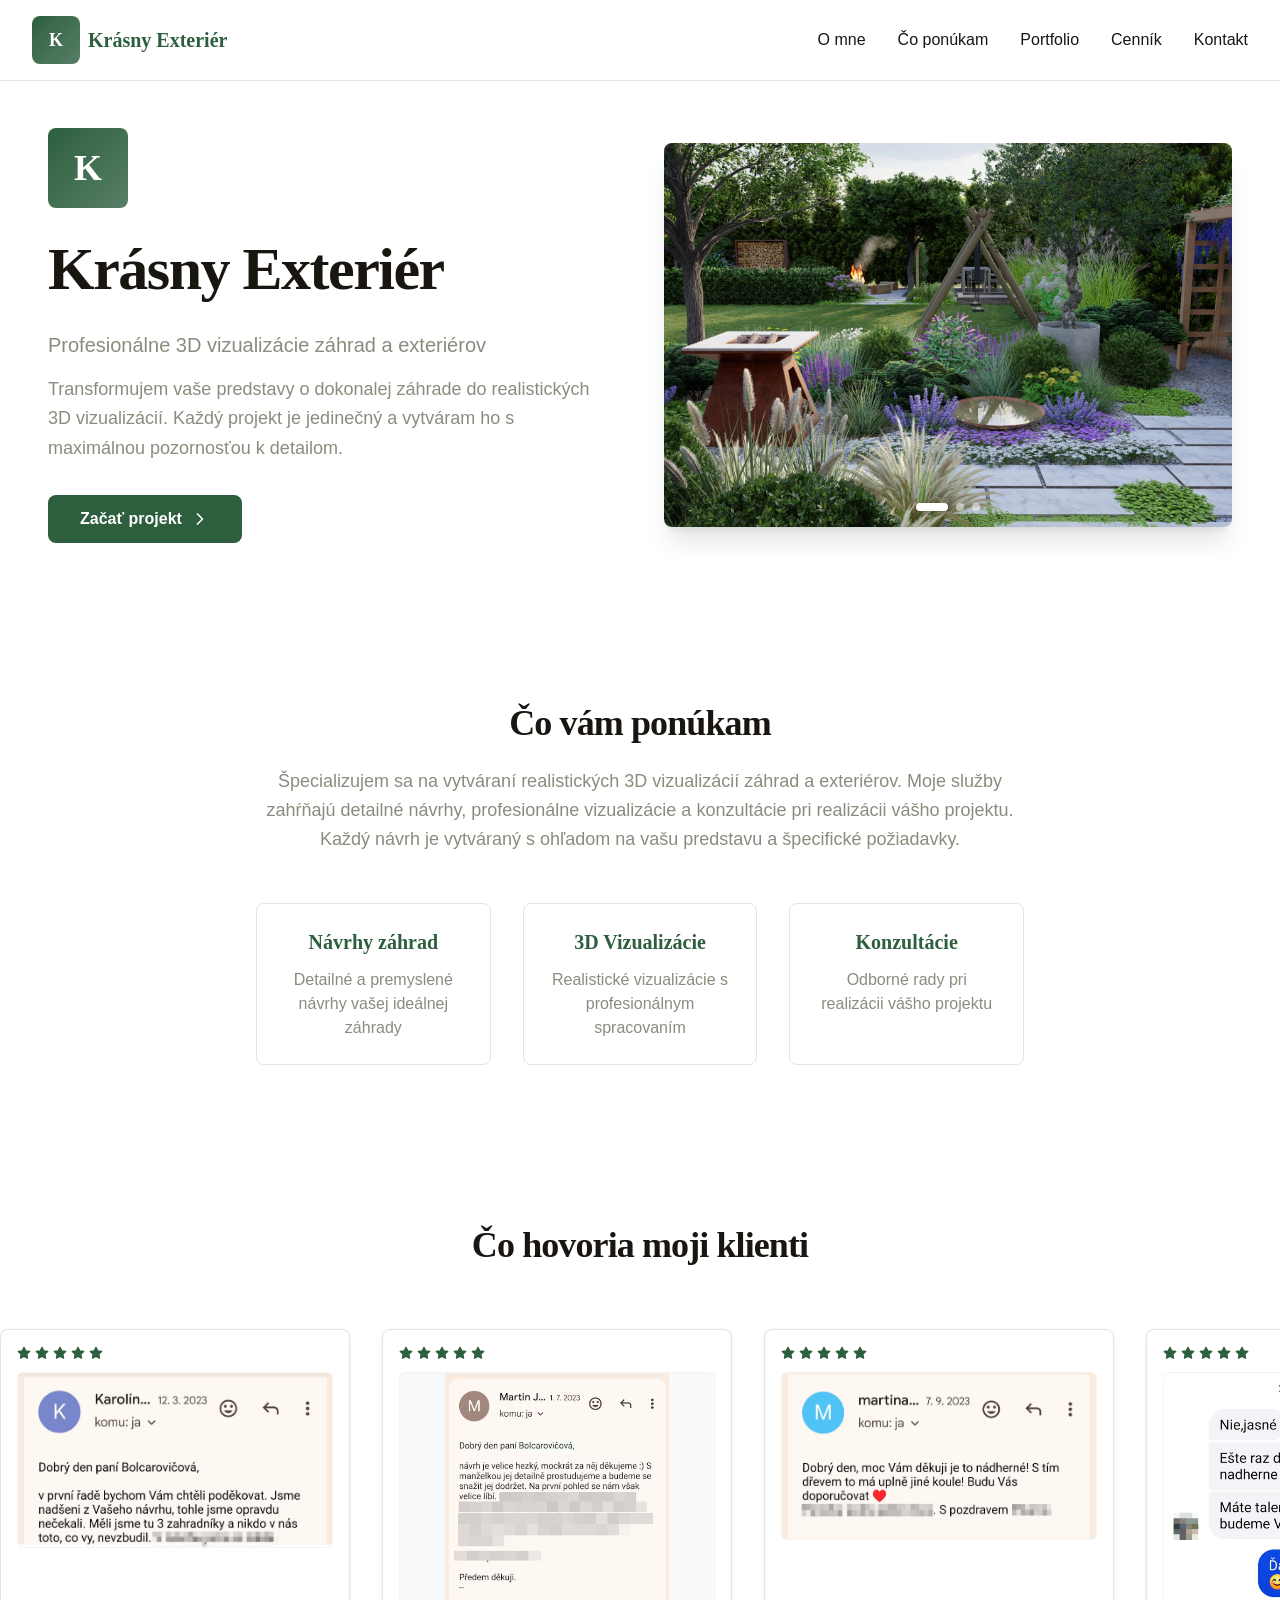
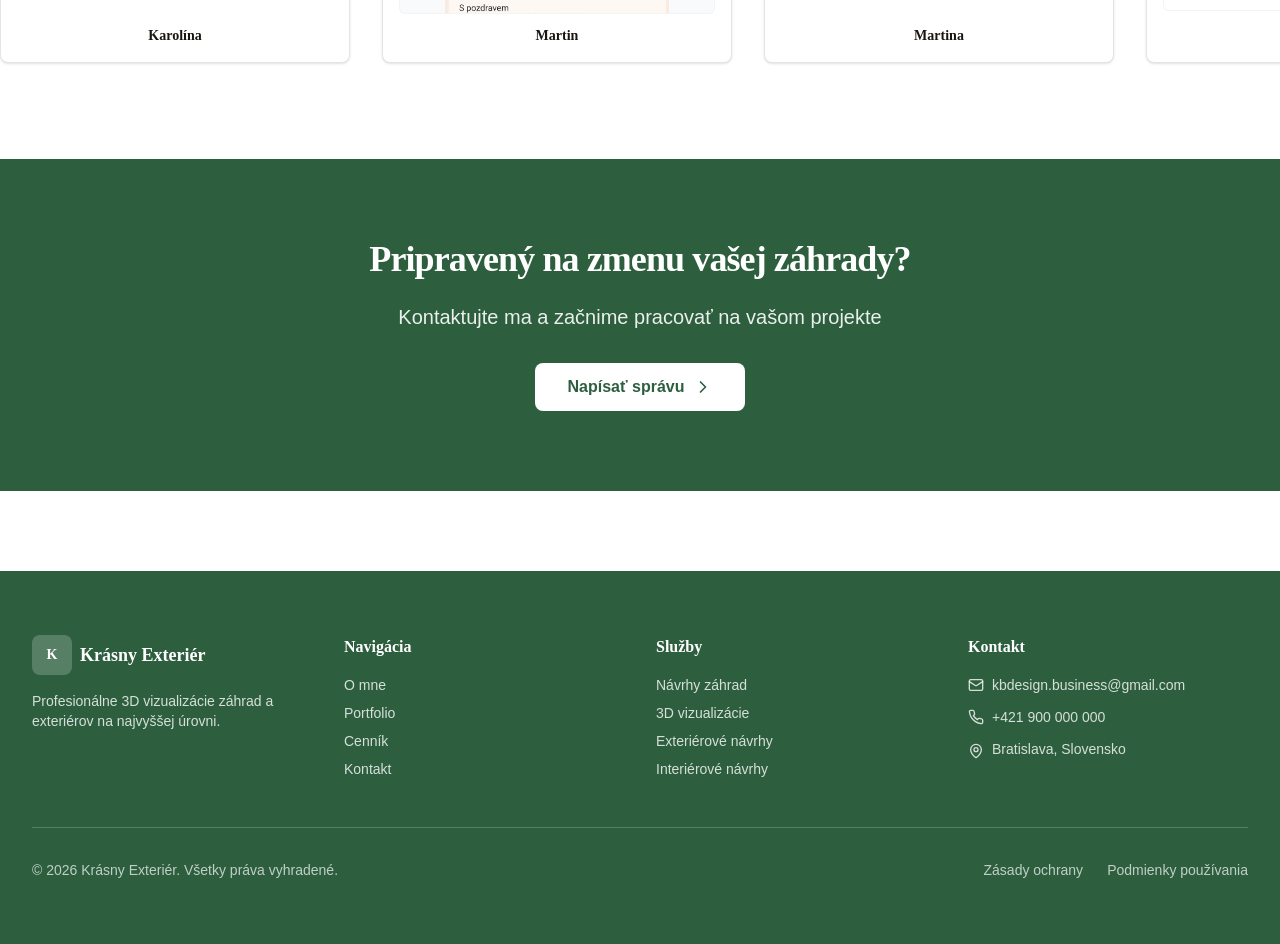
==== commit 5fd6f15c: "Fix custom-domain blank page by switching routes/assets to root" ====
--- a/index.html
+++ b/index.html
@@ -6,58 +6,20 @@
     <meta
       name="viewport"
       content="width=device-width, initial-scale=1.0, maximum-scale=1" />
-    <title>KB Design - 3D Garden Visualizations</title>    
+    <title>Krásny Exteriér - 3D Garden Visualizations</title>    
     <script>
       (function(){
-        var BASE = '/kb-design-lab2';
-
-        // normalize /index.html -> /
-        if (location.pathname === BASE) {
-          location.replace(BASE + '/about' + location.search + location.hash);
-          return;
+        // custom domain root mode: keep clean root URLs
+        if (location.pathname === '/index.html') {
+          location.replace('/' + location.search + location.hash);
         }
-
-        if (location.pathname === BASE + '/' || location.pathname === BASE + '/index.html') {
-          location.replace(BASE + '/about' + location.search + location.hash);
-          return;
-        }
-
-        // keep SPA navigation inside LAB2 path
-        var originalPush = history.pushState.bind(history);
-        var originalReplace = history.replaceState.bind(history);
-
-        function mapUrl(url){
-          if (typeof url !== 'string') return url;
-          if (url === '/') return BASE + '/';
-          if (url.startsWith('/#')) return BASE + url.slice(1);
-          if (url.startsWith('/?')) return BASE + url;
-          if (url.startsWith('/') && !url.startsWith(BASE + '/')) return BASE + url;
-          return url;
-        }
-
-        history.pushState = function(state, title, url){
-          return originalPush(state, title, mapUrl(url));
-        };
-        history.replaceState = function(state, title, url){
-          return originalReplace(state, title, mapUrl(url));
-        };
-
-        document.addEventListener('click', function(e){
-          var a = e.target && e.target.closest ? e.target.closest('a[href]') : null;
-          if (!a) return;
-          var href = a.getAttribute('href');
-          if (!href) return;
-          if (href.startsWith('/')) {
-            a.setAttribute('href', mapUrl(href));
-          }
-        }, true);
       })();
     </script>
     <link rel="preconnect" href="https://fonts.googleapis.com" />
     <link rel="preconnect" href="https://fonts.gstatic.com" crossorigin />
     <link href="https://fonts.googleapis.com/css2?family=Playfair+Display:wght@400;500;600;700&family=Lato:wght@300;400;700&display=swap" rel="stylesheet" />
-    <script type="module" crossorigin src="/kb-design-lab2/assets/index-BjskkBJk.js"></script>
-    <link rel="stylesheet" crossorigin href="/kb-design-lab2/assets/index-DlA7iNbP.css">
+    <script type="module" crossorigin src="/assets/index-BjskkBJk.js"></script>
+    <link rel="stylesheet" crossorigin href="/assets/index-DlA7iNbP.css">
     <!-- lab2-build:2026-04-06T09:38:26.455890Z -->
 </head>
 
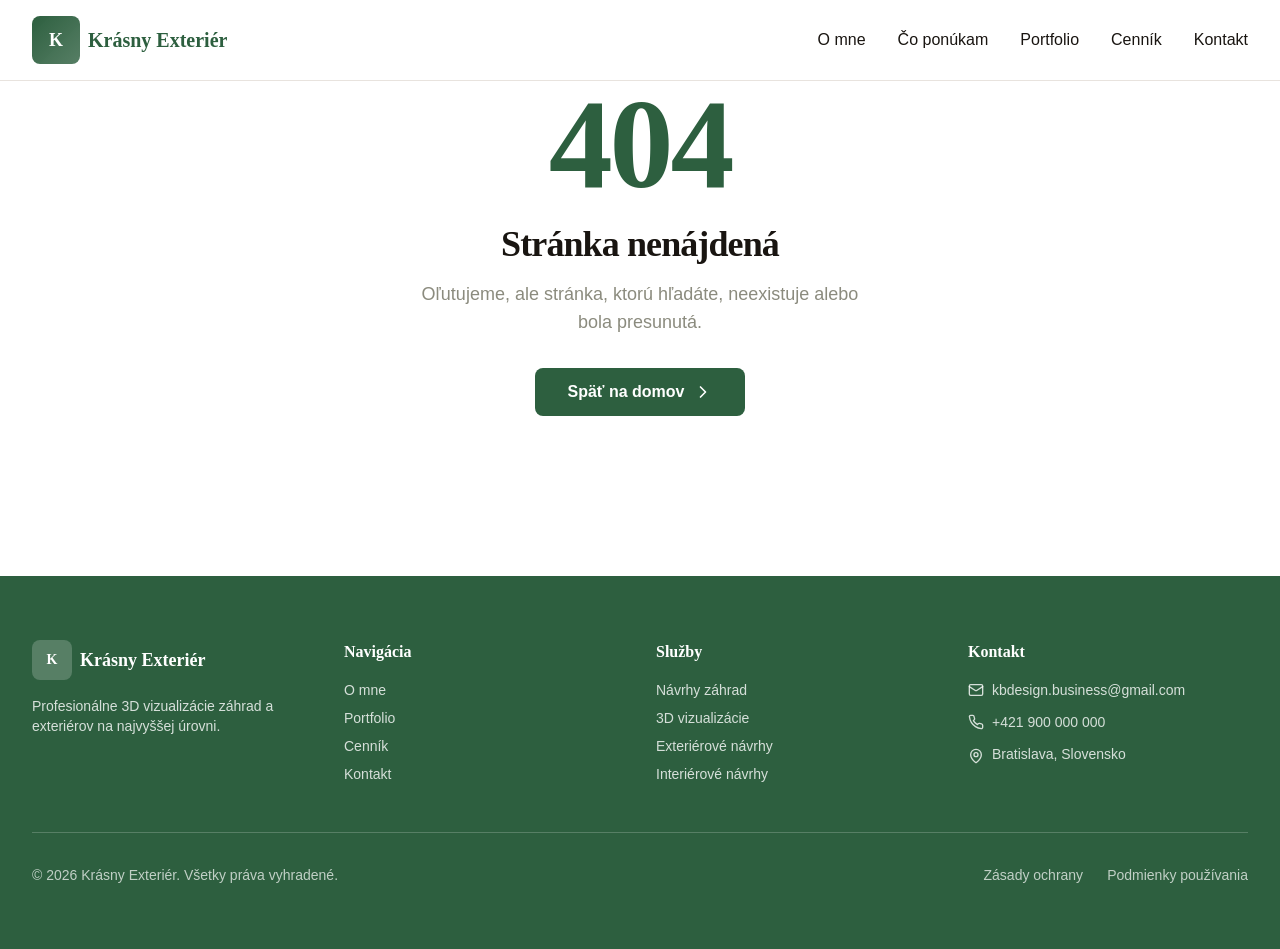
==== commit 6d289253: "deploy: sync latest LAB2 changes into production LAB3" ====
--- a/index.html
+++ b/index.html
@@ -6,13 +6,38 @@
     <meta
       name="viewport"
       content="width=device-width, initial-scale=1.0, maximum-scale=1" />
-    <title>Krásny Exteriér - 3D Garden Visualizations</title>    
+    <title>Krásny Exteriér - 3D Garden Visualizations</title>
+    <meta property="og:title" content="Krásny Exteriér - 3D Garden Visualizations" />
+    <meta property="og:image" content="https://krasnyexterier.sk/logo-ke.png" />
+    <meta property="og:type" content="website" />
+    <meta name="twitter:card" content="summary_large_image" />
+    <link rel="icon" type="image/png" href="/logo-ke.png" />
+    <link rel="apple-touch-icon" href="/logo-ke.png" />
     <script>
       (function(){
-        // custom domain root mode: keep clean root URLs
-        if (location.pathname === '/index.html') {
-          location.replace('/' + location.search + location.hash);
+        var BASE = '';
+        function mapUrl(url){
+          if (typeof url !== 'string') return url;
+          if (url === '/' || url === '/index.html') return BASE + '/';
+          if (url.startsWith(BASE + '/')) return url;
+          if (url.startsWith('/')) return BASE + url;
+          return url;
         }
+        if (location.pathname === BASE) {
+          location.replace(BASE + '/' + location.search + location.hash);
+          return;
+        }
+        var _push = history.pushState.bind(history);
+        var _replace = history.replaceState.bind(history);
+        history.pushState = function(s,t,u){ return _push(s,t,mapUrl(u)); };
+        history.replaceState = function(s,t,u){ return _replace(s,t,mapUrl(u)); };
+        document.addEventListener('click', function(e){
+          var a = e.target && e.target.closest ? e.target.closest('a[href]') : null;
+          if (!a) return;
+          var h = a.getAttribute('href');
+          if (!h) return;
+          if (h.startsWith('/')) a.setAttribute('href', mapUrl(h));
+        }, true);
       })();
     </script>
     <link rel="preconnect" href="https://fonts.googleapis.com" />
